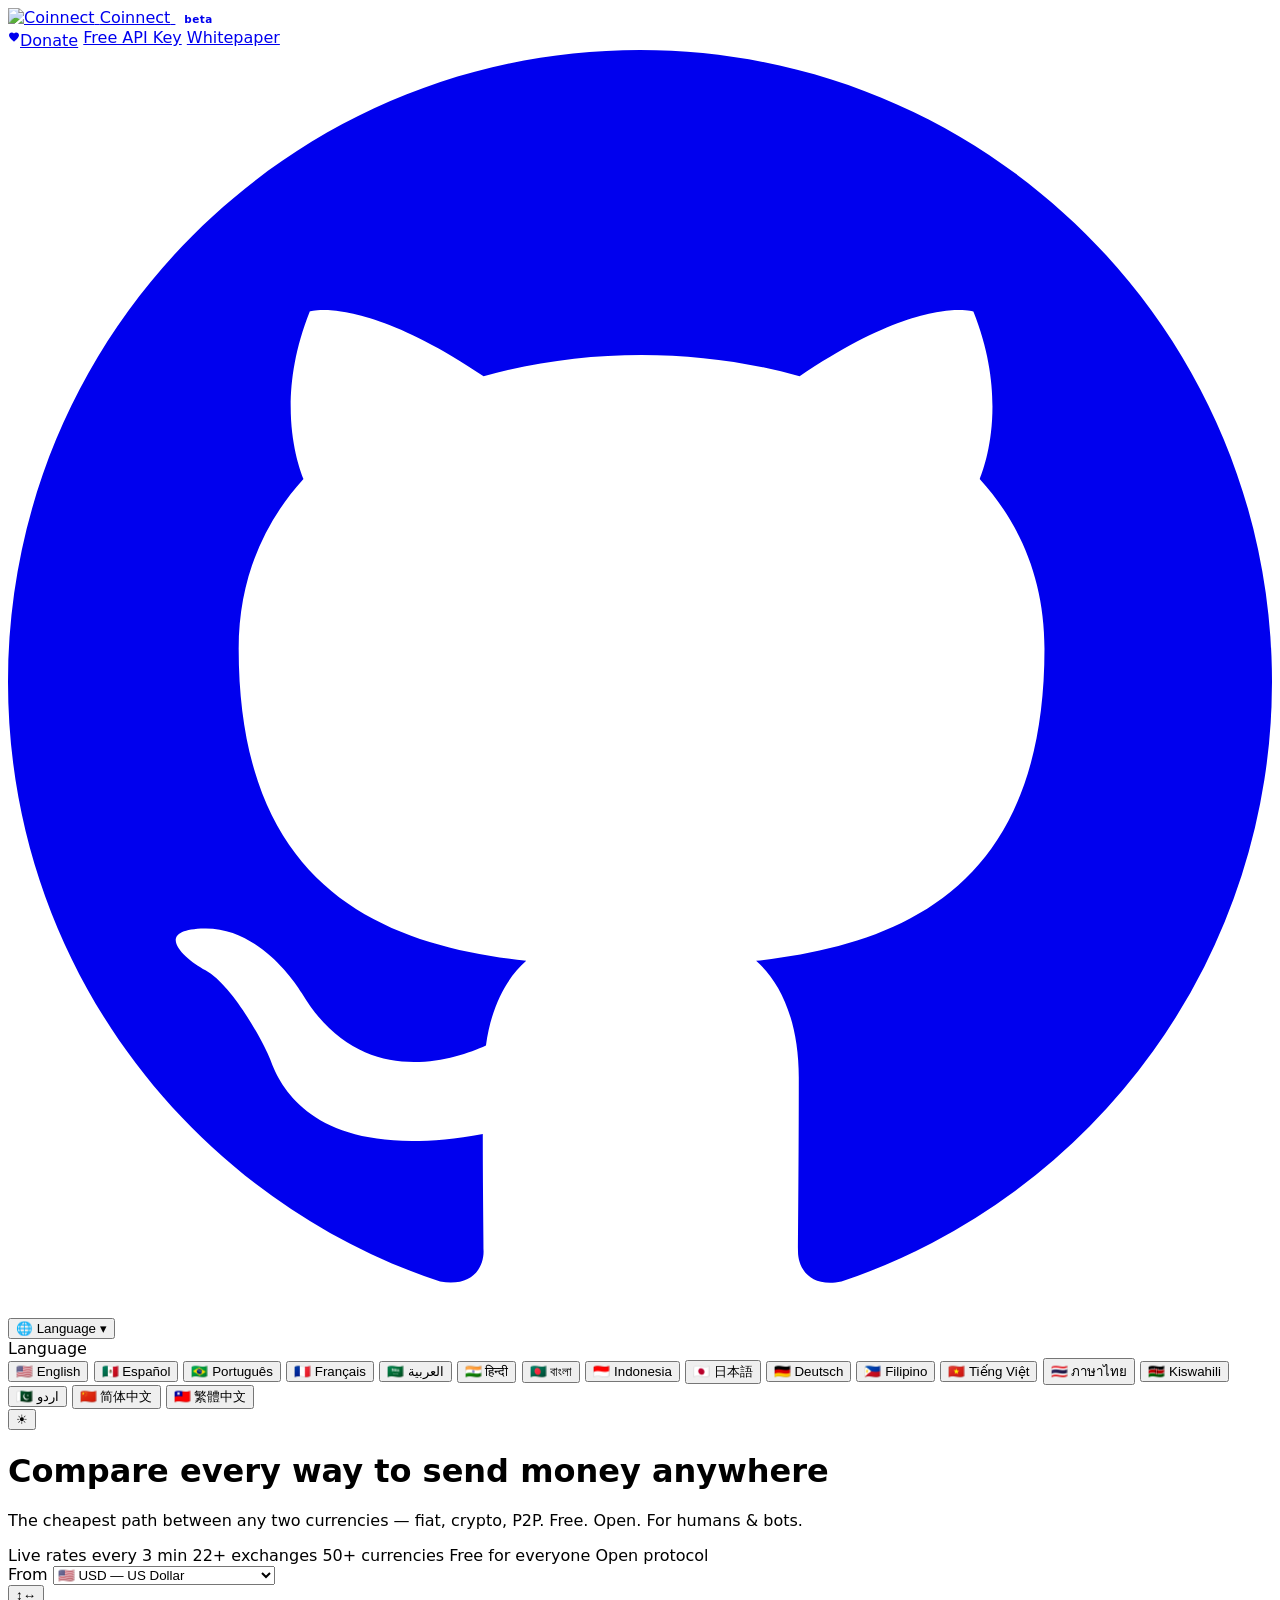
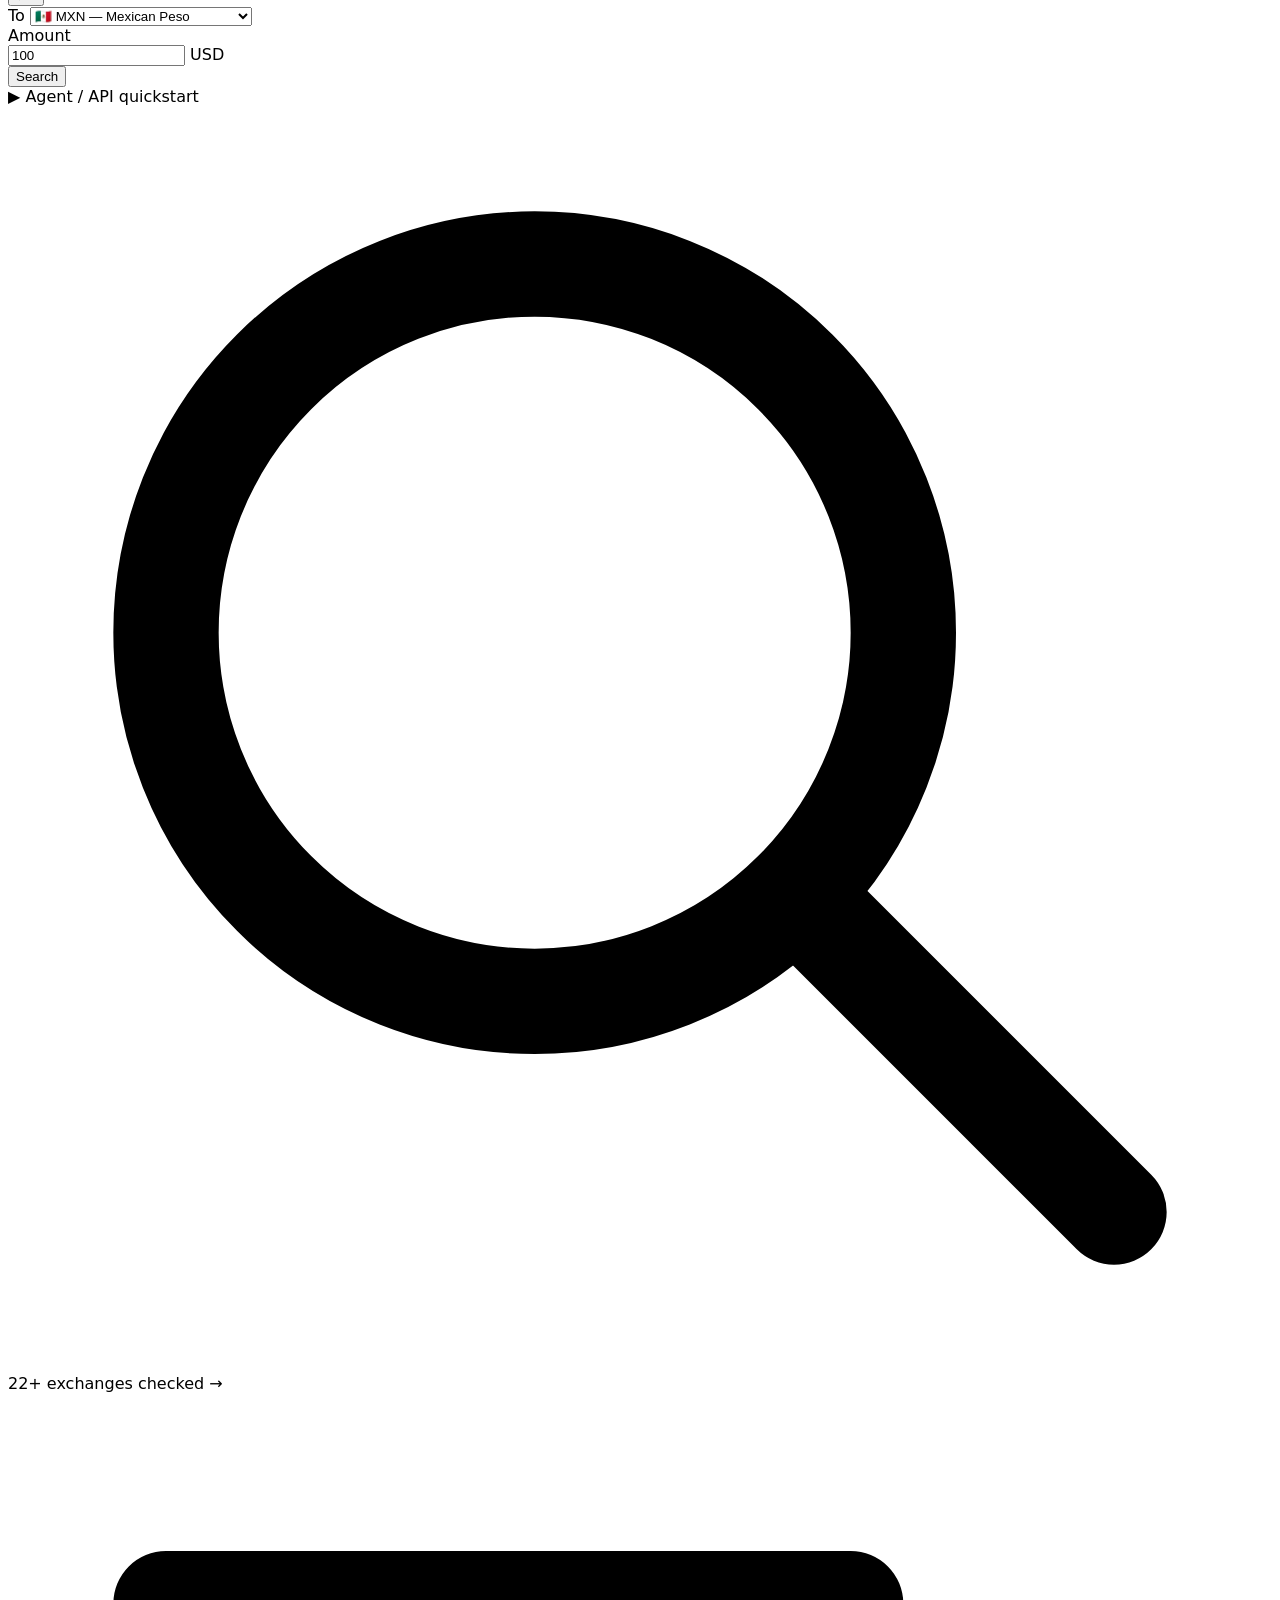
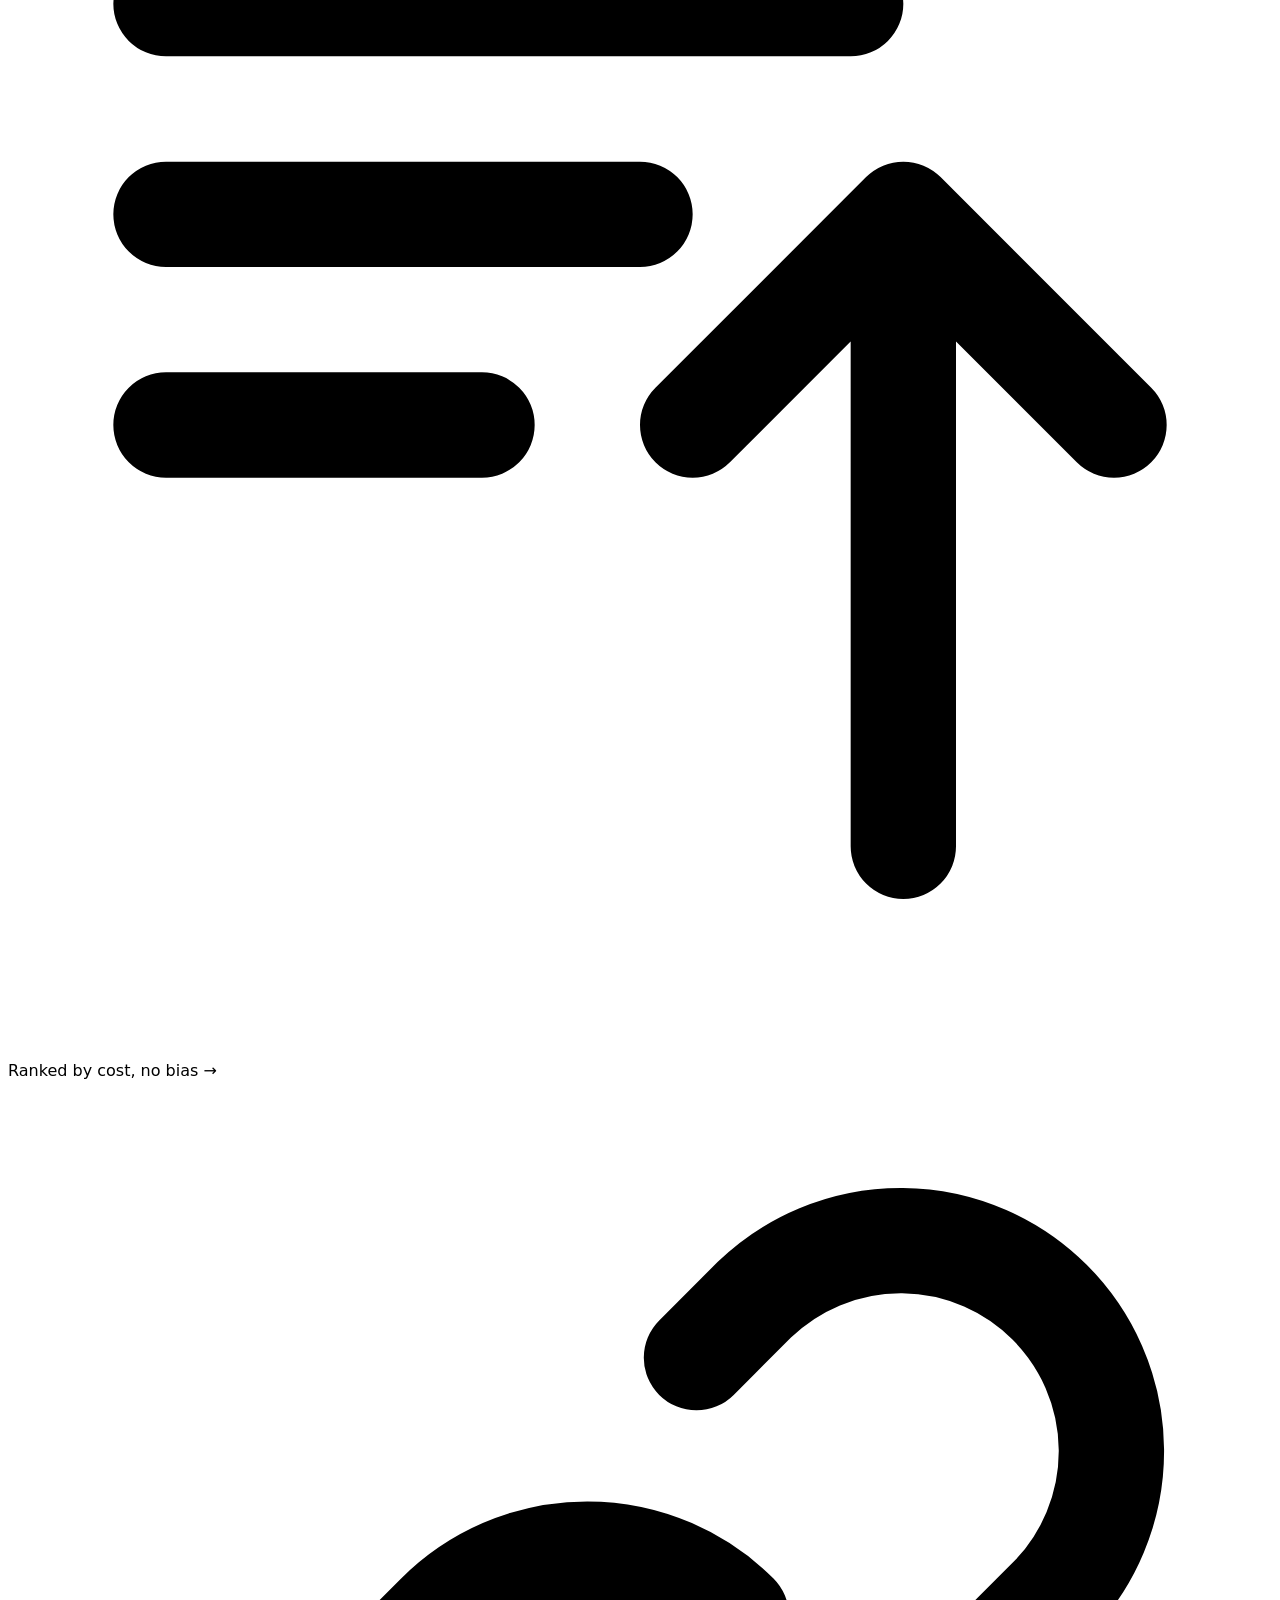
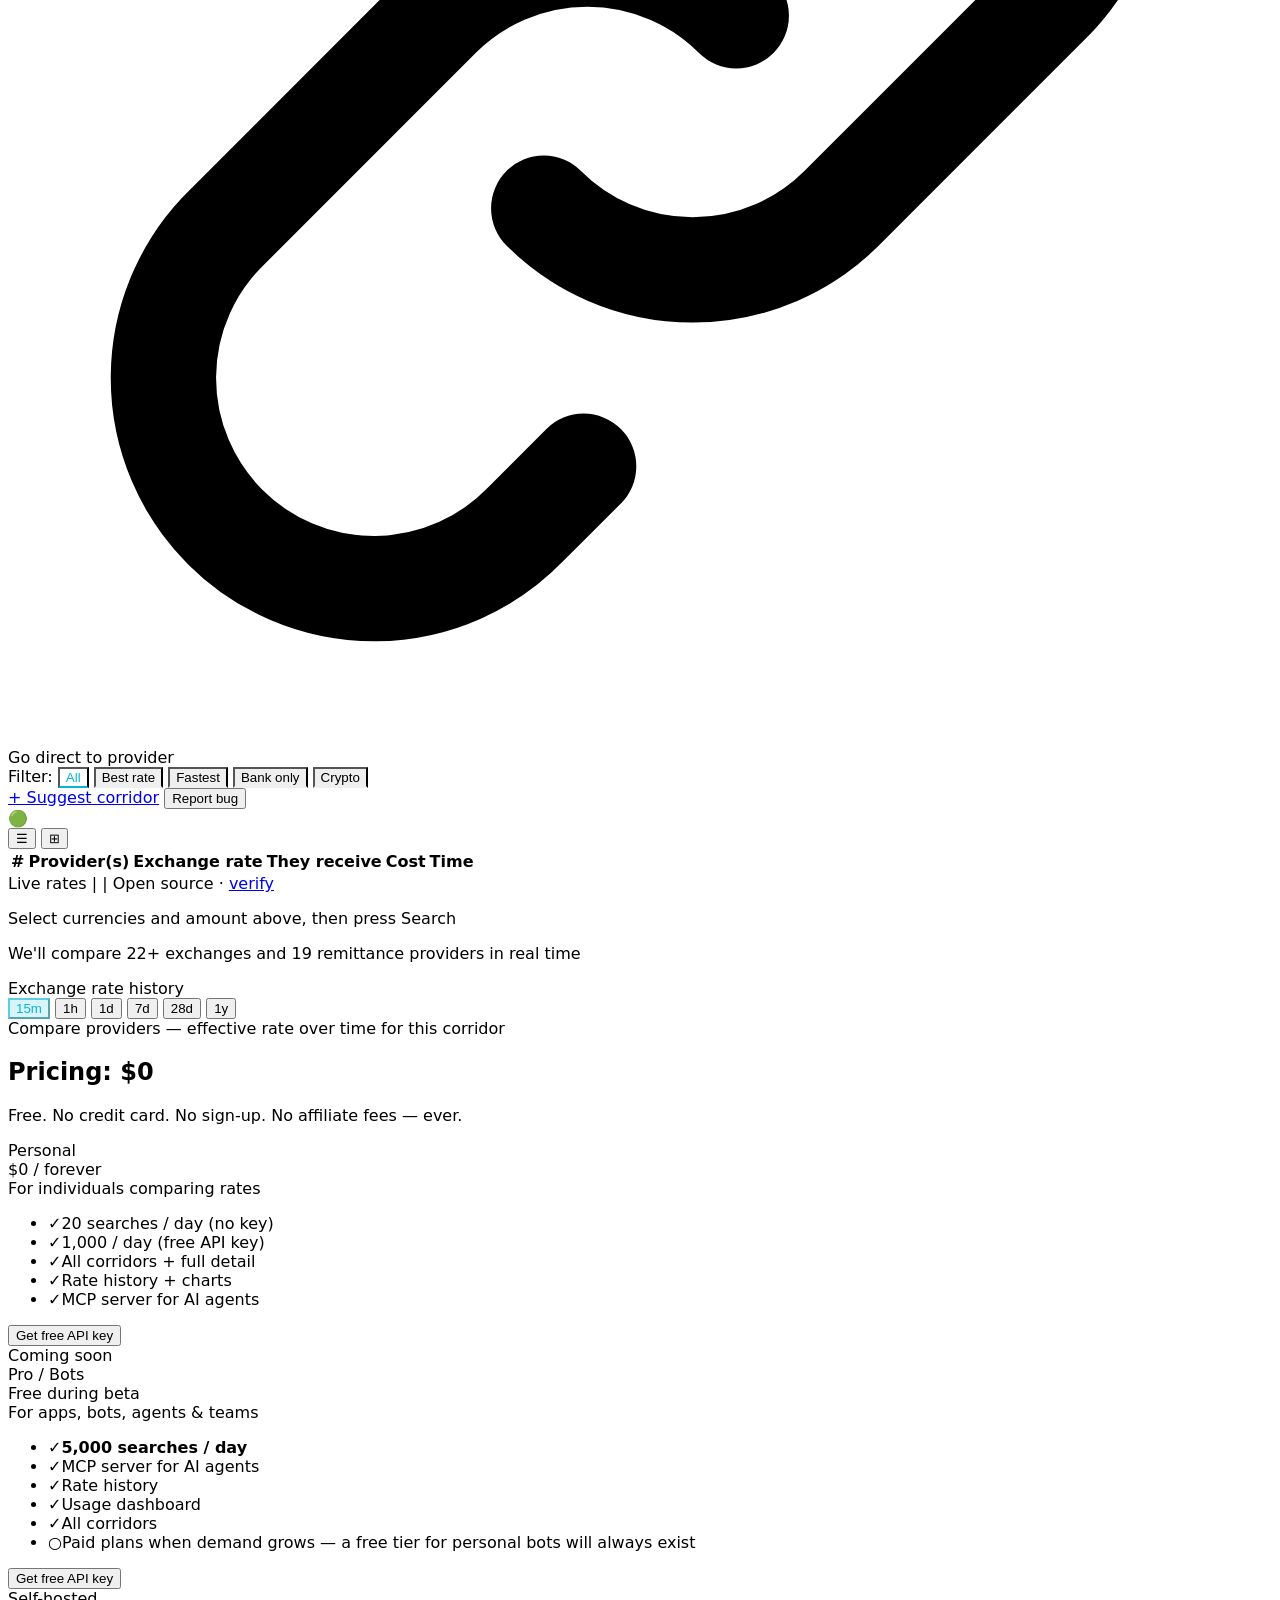
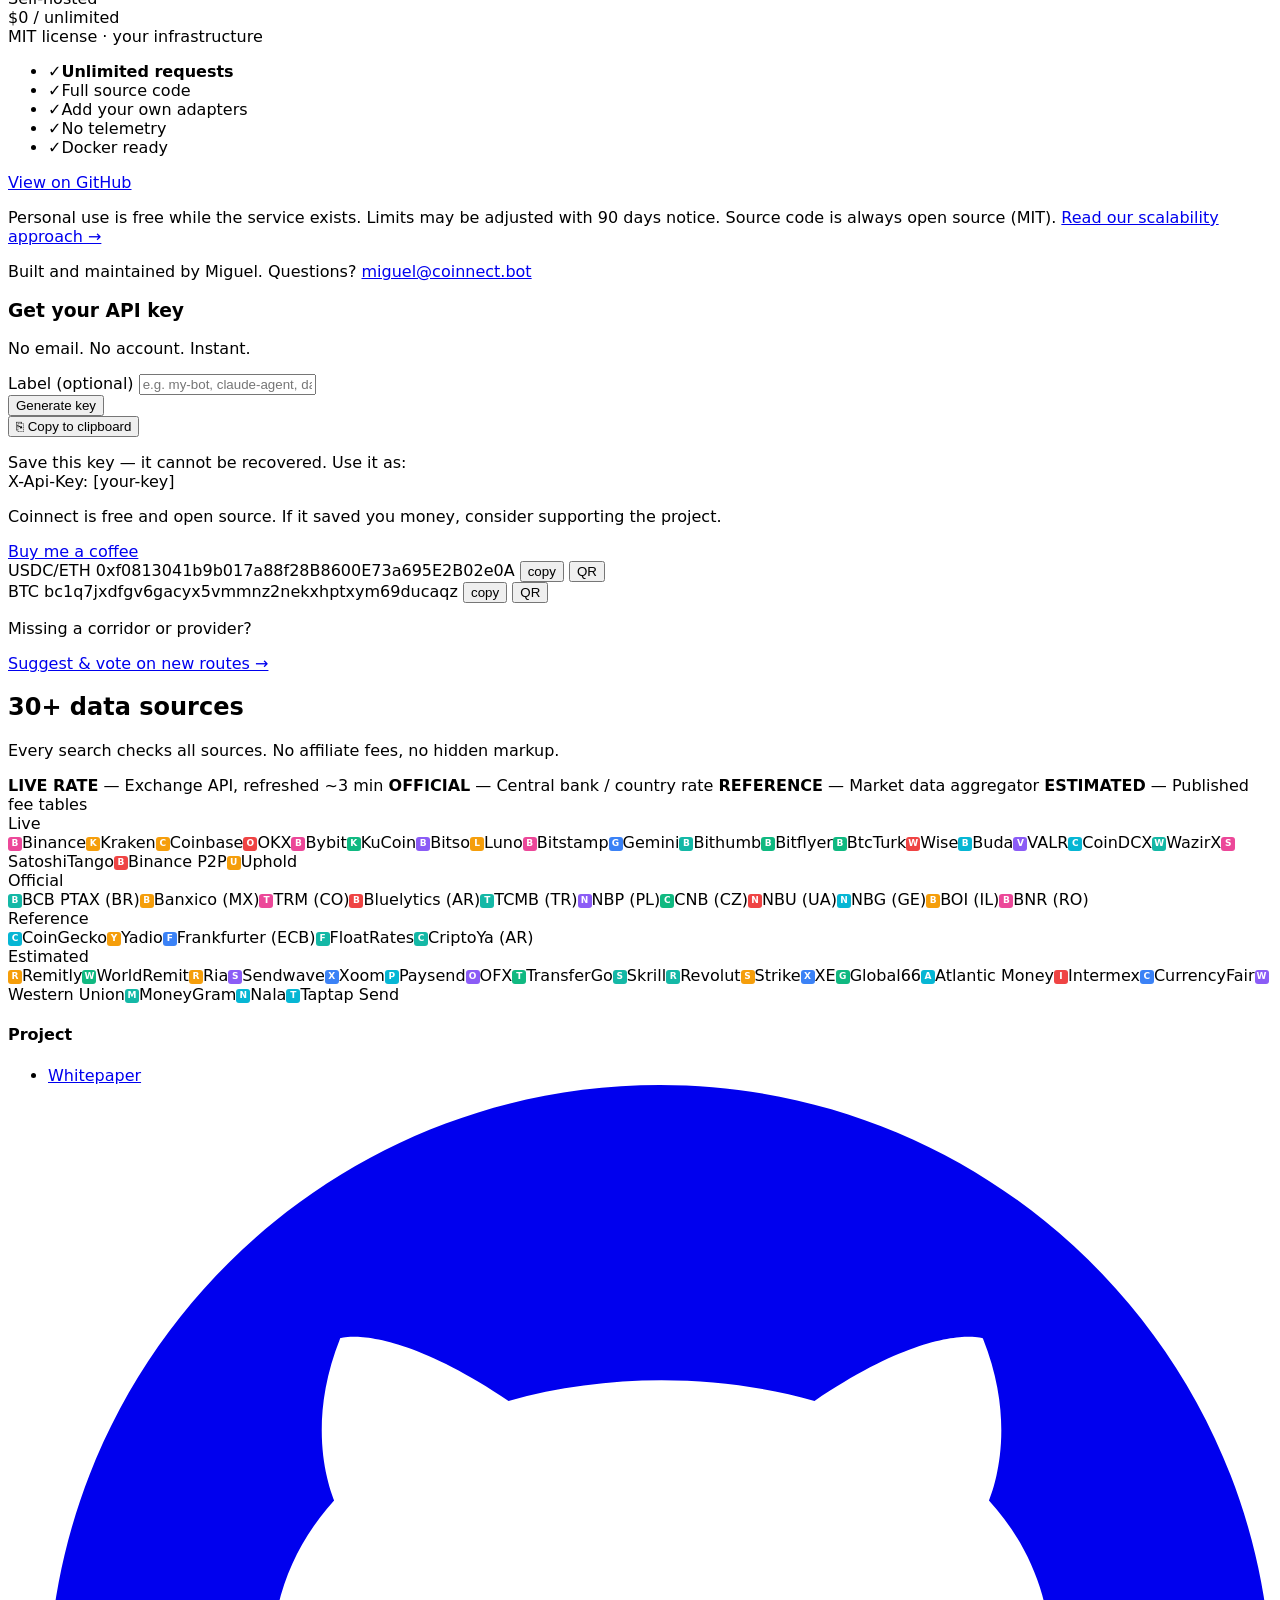
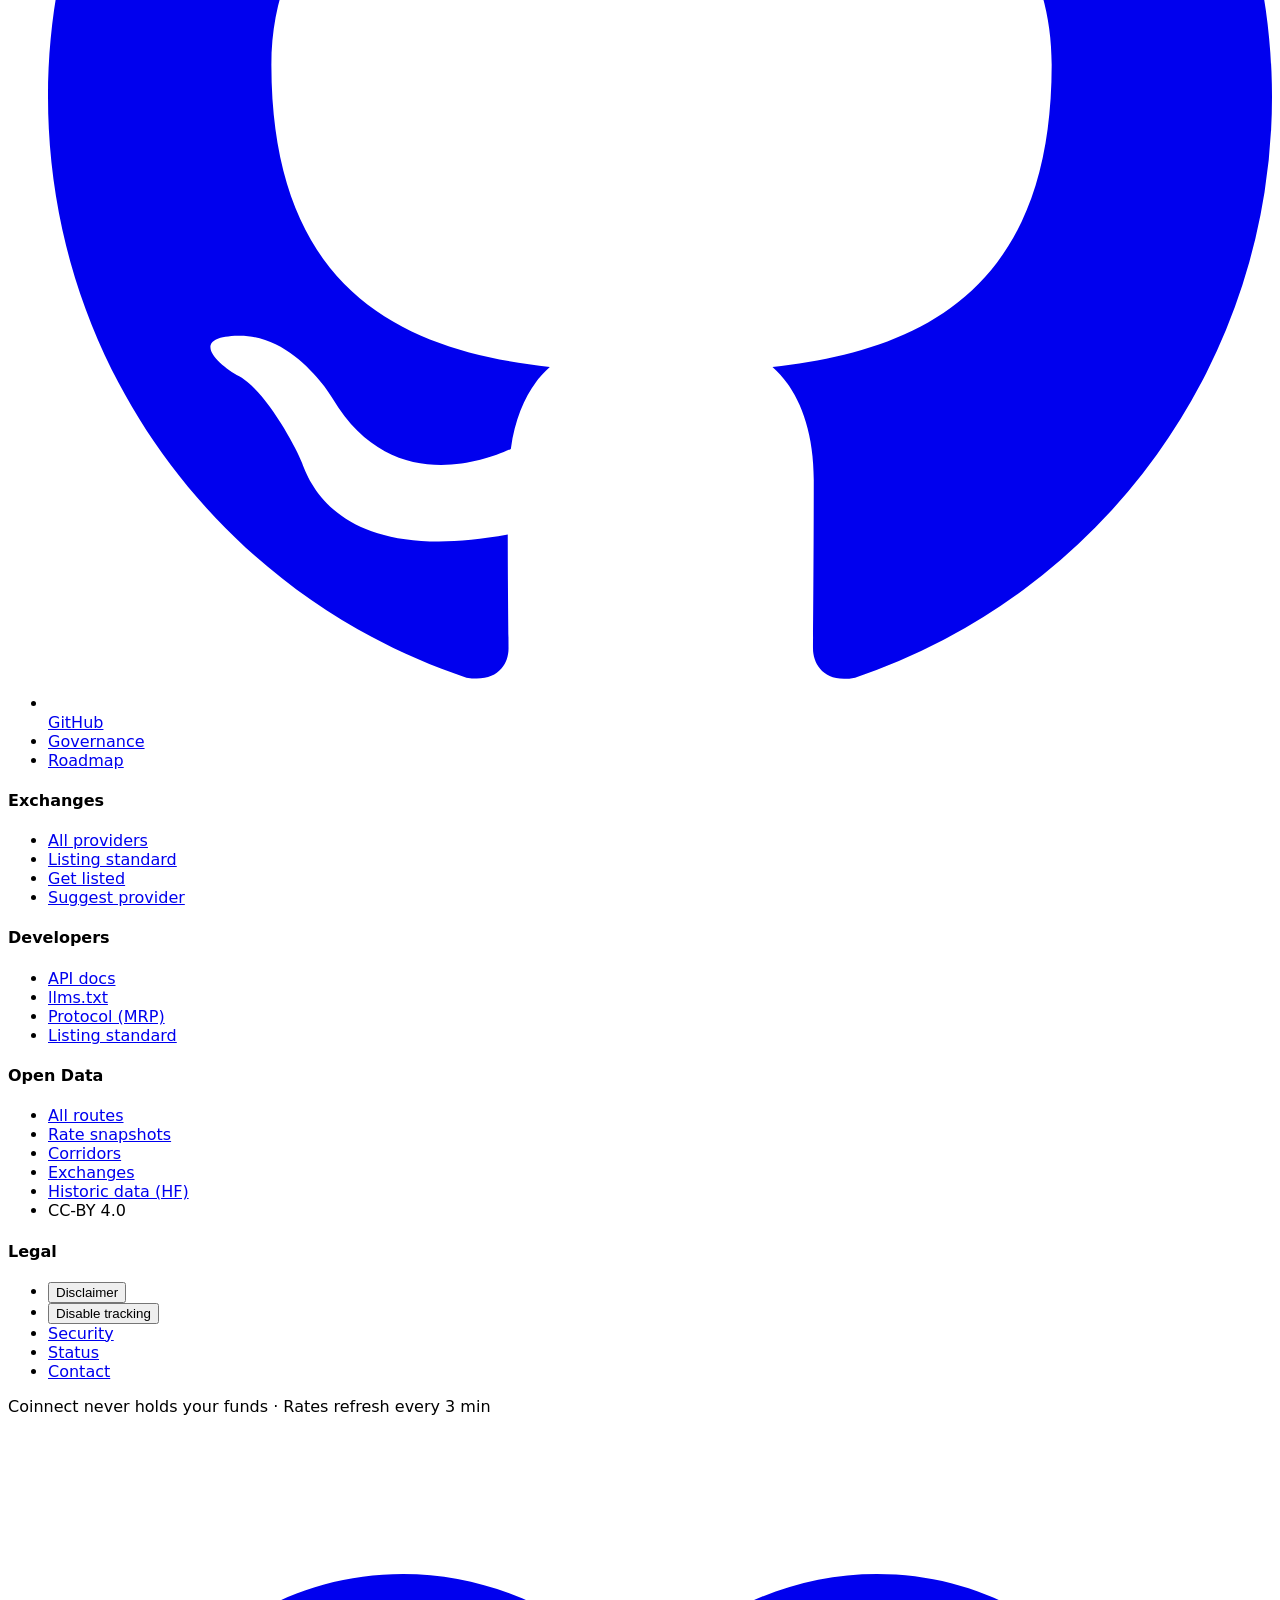
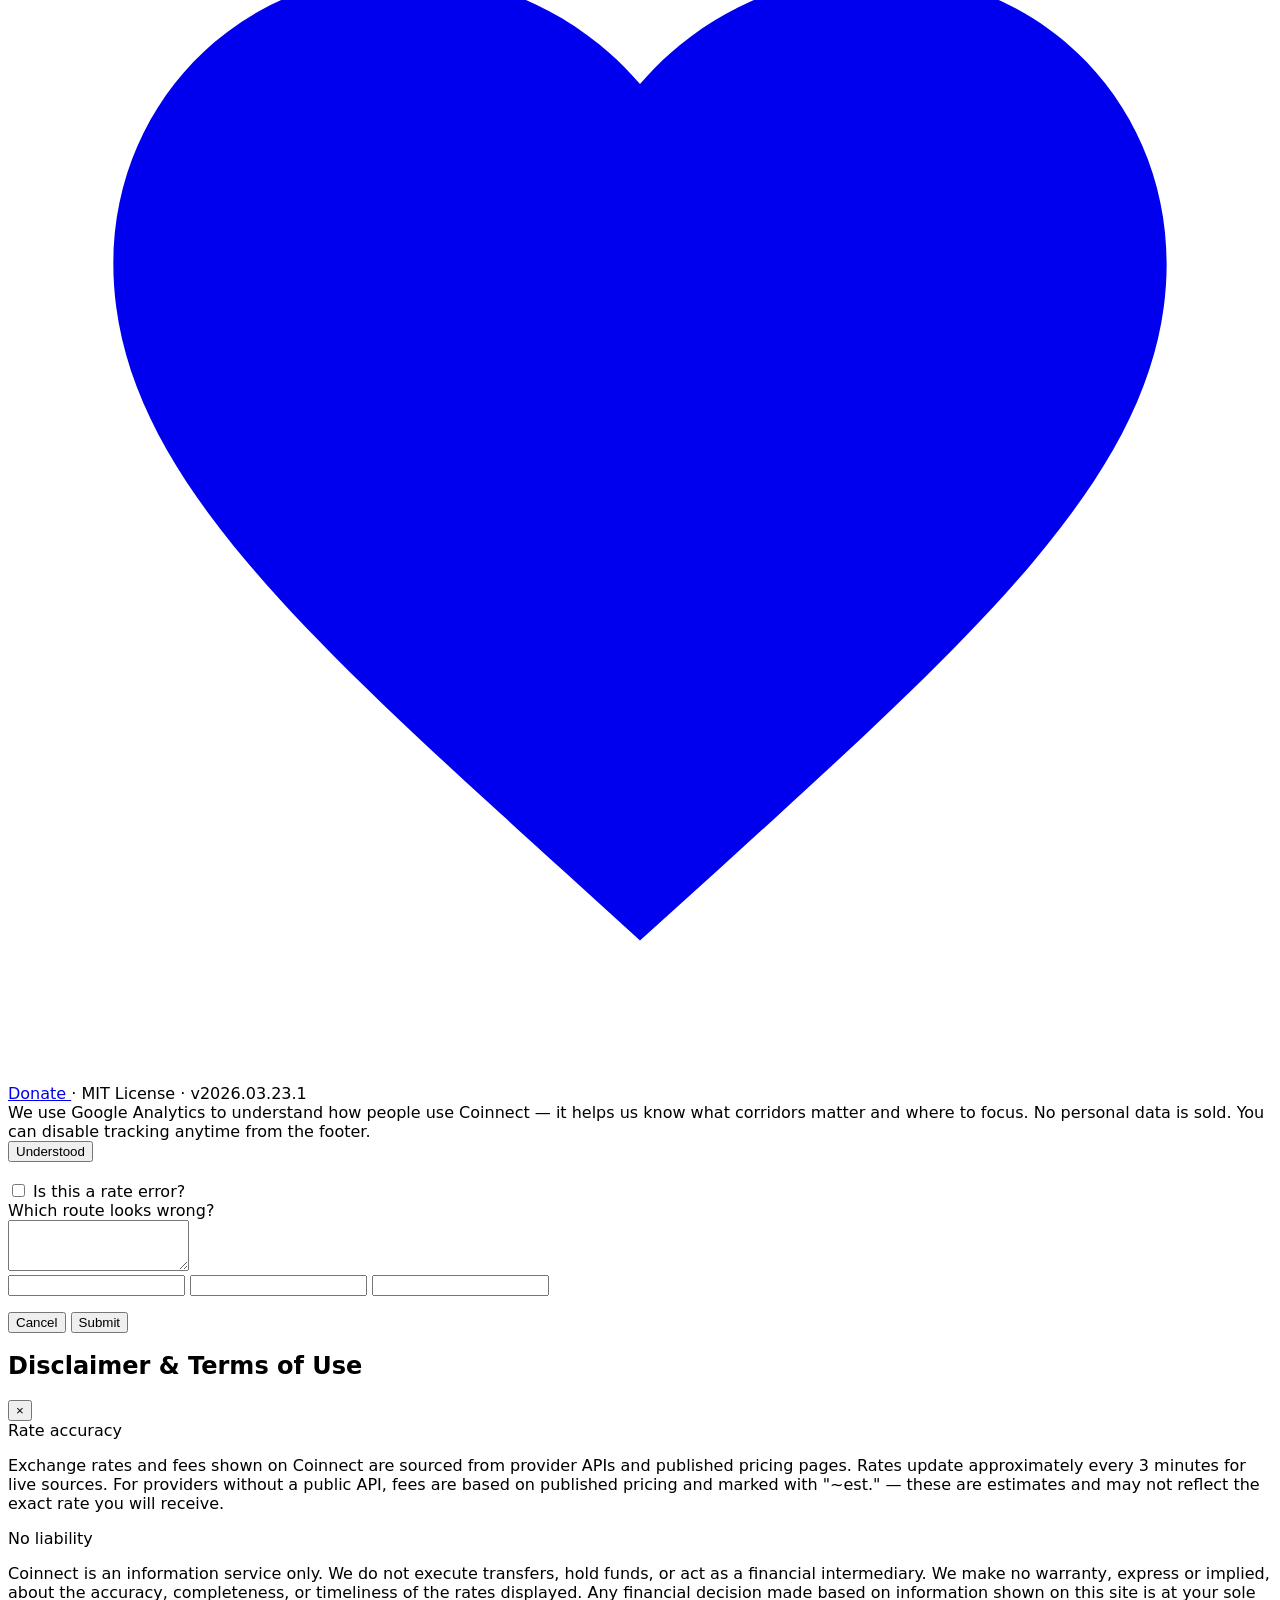
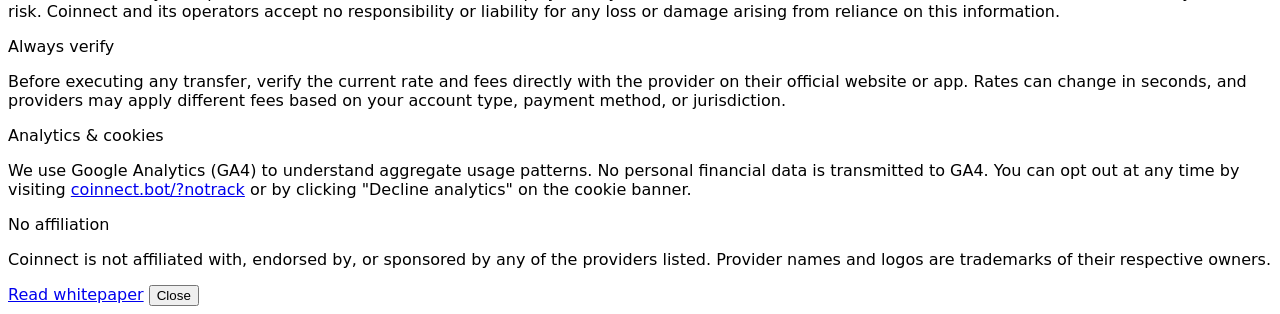
==== src/coinnect/static/index.html @ 452d4cb1 "v0.9: open protocol messaging, zh-CN/zh-TW, Paraguay/Uruguay, AIEO foundation - Mission statement: "" ====
<!DOCTYPE html>
<html lang="en" class="dark">
<head>
  <meta charset="UTF-8">
  <meta name="viewport" content="width=device-width, initial-scale=1.0">
  <title>Coinnect — The free open map for global money</title>
  <meta name="description" content="Find the best rate to move money anywhere. Free API for humans and AI agents. Mission-driven, no affiliate fees.">

  <!-- Favicon -->
  <link rel="icon" type="image/svg+xml" href="/static/logo.svg">

  <!-- Open Graph / Social sharing -->
  <meta property="og:type" content="website">
  <meta property="og:url" content="https://coinnect.bot">
  <meta property="og:title" content="Coinnect — The free open map for global money">
  <meta property="og:description" content="The cheapest path between any two currencies. Free. Open. For humans & bots. No affiliate fees.">
  <meta property="og:image" content="https://coinnect.bot/static/logo.svg">
  <meta name="twitter:card" content="summary">
  <meta name="twitter:title" content="Coinnect — The free open map for global money">
  <meta name="twitter:description" content="The cheapest path between any two currencies. Free. Open. For humans & bots. No affiliate fees.">

  <!-- Canonical + hreflang -->
  <link rel="canonical" href="https://coinnect.bot/">

  <!-- Structured data -->
  <script type="application/ld+json">
  {"@context":"https://schema.org","@type":"WebApplication","name":"Coinnect","url":"https://coinnect.bot","description":"Free open-source money routing engine. Compare 25+ providers to find the cheapest way to send money internationally.","applicationCategory":"FinanceApplication","operatingSystem":"Web","offers":{"@type":"Offer","price":"0","priceCurrency":"USD"}}
  </script>

  <!-- Prevent theme flash -->
  <script>if(localStorage.theme==='light')document.documentElement.classList.remove('dark');else document.documentElement.classList.add('dark');</script>

  <!-- GA4 — consent-first: only loads after user accepts cookie banner or has previously accepted -->
  <script>
    const GA_ID='G-CKBJHEVM2X';
    if(new URLSearchParams(location.search).has('notrack')){localStorage.setItem('ga_optout','1');history.replaceState(null,'',location.pathname);}
    function loadGA4(){
      if(localStorage.getItem('ga_optout')==='1'){window['ga-disable-'+GA_ID]=true;return;}
      if(document.querySelector('script[src*="googletagmanager"]'))return;
      const s=document.createElement('script');s.async=true;
      s.src='https://www.googletagmanager.com/gtag/js?id='+GA_ID;
      document.head.appendChild(s);
      window.dataLayer=window.dataLayer||[];function gtag(){dataLayer.push(arguments);}
      window.gtag=gtag;gtag('js',new Date());
      gtag('config',GA_ID,{
        send_page_view:true,
        cookie_flags:'SameSite=None;Secure',
        page_title:document.title,
        page_location:window.location.href,
        custom_map:{'dimension1':'user_type','dimension2':'corridor','dimension3':'source_type'}
      });
      // Detect bot vs human
      const isBot=/bot|crawl|spider|slurp|facebook|twitter|discord|telegram|whatsapp/i.test(navigator.userAgent);
      gtag('set','user_properties',{
        'user_type':isBot?'bot':'human',
        'language':document.documentElement.lang||'en',
        'theme':document.documentElement.classList.contains('dark')?'dark':'light'
      });
    }
    // Only auto-load if user previously consented
    if(localStorage.getItem('ga_consent')==='1'&&localStorage.getItem('ga_optout')!=='1'){loadGA4();}
  </script>

  <script src="/static/i18n.js?v=2026.03.24.2"></script>
  <script>initLang();</script>
  <link rel="stylesheet" href="/static/tailwind.css">

  <style>
    *, *::before, *::after { box-sizing: border-box; }
    html, body { overflow-x: hidden; max-width: 100vw; }
    img, svg, video { max-width: 100%; height: auto; }
    .font-mono { word-break: break-all; }
    :root {
      --bg: #ffffff;
      --bg-surface: #f9fafb;
      --bg-elevated: #ffffff;
      --text-primary: #111827;
      --text-secondary: #6b7280;
      --text-muted: #9ca3af;
      --accent: #0891b2;
      --accent-light: #ecfeff;
      --positive: #059669;
      --border: #e5e7eb;
      --radius: 12px;
    }
    .dark {
      --bg: #030712;
      --bg-surface: #111827;
      --bg-elevated: #1f2937;
      --text-primary: #f9fafb;
      --text-secondary: #9ca3af;
      --text-muted: #6b7280;
      --accent: #06b6d4;
      --accent-light: #164e63;
      --positive: #10b981;
      --border: #374151;
      --radius: 12px;
    }
    body{font-family:'Inter',system-ui,sans-serif;}
    .gradient-text{background:linear-gradient(135deg,#06b6d4,#3b82f6);-webkit-background-clip:text;-webkit-text-fill-color:transparent;}
    .btc-text{background:linear-gradient(135deg,#F7931A,#f59e0b);-webkit-background-clip:text;-webkit-text-fill-color:transparent;}
    .step-line::before{content:'';position:absolute;left:11px;top:24px;bottom:-8px;width:2px;background:#d1d5db;}
    .dark .step-line::before{background:#374151;}
    .step-line:last-child::before{display:none;}
    @keyframes pulse-dot{0%,100%{opacity:1}50%{opacity:.4}}
    .loading-dot{animation:pulse-dot 1.2s ease infinite;}
    .loading-dot:nth-child(2){animation-delay:.2s;}
    .loading-dot:nth-child(3){animation-delay:.4s;}
    @keyframes shimmer{0%{background-position:-200% 0}100%{background-position:200% 0}}
    .skeleton{background:linear-gradient(90deg,#f1f5f9 25%,#e2e8f0 50%,#f1f5f9 75%);background-size:200% 100%;animation:shimmer 1.5s infinite;border-radius:8px;}
    .dark .skeleton{background:linear-gradient(90deg,#1f2937 25%,#374151 50%,#1f2937 75%);background-size:200% 100%;}
    details>summary{list-style:none;cursor:pointer;}
    details>summary::-webkit-details-marker{display:none;}
    .filter-btn{border-bottom:2px solid transparent;}
    .filter-btn.active{border-bottom:2px solid #06b6d4;color:#06b6d4;background:transparent !important;}
    .hist-period.active{background:rgb(6 182 212/0.15);border-color:rgb(6 182 212/0.6);color:#06b6d4;}
    /* Sparkline */
    .sparkline-svg{overflow:visible;}
    .chart-wrap{position:relative;}
    .chart-overlay{position:absolute;inset:0;z-index:2;cursor:crosshair;}
    .chart-tip{position:absolute;top:-18px;transform:translateX(-50%);background:rgba(0,0,0,.8);color:#fff;padding:2px 6px;border-radius:4px;font-size:10px;white-space:nowrap;pointer-events:none;z-index:3;}
    .chart-line{position:absolute;top:0;bottom:0;width:1px;background:rgba(255,255,255,.3);pointer-events:none;z-index:3;}
    .dark .chart-line{background:rgba(255,255,255,.3);}
    .chart-line{background:rgba(0,0,0,.2);}
    /* Hero tabs */
    .audience-tab{transition:all .2s;}
    .audience-tab.active{background:rgb(6 182 212/0.12);border-color:#06b6d4;color:#06b6d4;}
    /* Plug logo animation */
    @keyframes plug-glow{0%,100%{filter:drop-shadow(0 0 3px #F7931A44) drop-shadow(0 0 3px #06b6d444)}50%{filter:drop-shadow(0 0 6px #F7931A88) drop-shadow(0 0 6px #06b6d488)}}
    .logo-plug{animation:plug-glow 3s ease-in-out infinite;}
    /* Pill badge */
    .pill{display:inline-flex;align-items:center;gap:.3rem;font-size:.65rem;font-weight:600;letter-spacing:.05em;padding:.2rem .55rem;border-radius:9999px;border-width:1px;}
    #heroDemo{transition:opacity 0.3s ease;}
  </style>
</head>
<body class="bg-gray-50 dark:bg-gray-950 text-gray-900 dark:text-gray-100 min-h-screen transition-colors duration-200">

<!-- ── Header ────────────────────────────────────────────────────────────── -->
<header class="bg-white dark:bg-gray-900 border-b border-gray-200 dark:border-gray-800 sticky top-0 z-20">
  <div class="max-w-5xl mx-auto px-5 h-14 flex items-center justify-between gap-4">

    <!-- Logo -->
    <a href="/" class="flex items-center gap-2.5 shrink-0">
      <img src="/static/logo.svg" alt="Coinnect" class="h-8 w-auto" />
      <span class="font-bold text-base tracking-tight">Coinnect</span>
      <span class="pill text-cyan-600 dark:text-cyan-400 border-cyan-200 dark:border-cyan-800 bg-cyan-50 dark:bg-cyan-950/50 hidden sm:inline-flex">beta</span>
    </a>

    <div class="flex items-center gap-2">
      <a href="#donate" onclick="document.getElementById('donateSection')?.scrollIntoView({behavior:'smooth'});return false;"
         class="text-xs bg-pink-50 dark:bg-pink-950/30 text-pink-600 dark:text-pink-400 border border-pink-200 dark:border-pink-800 px-2.5 py-1 rounded-full hover:bg-pink-100 dark:hover:bg-pink-950/50 transition-colors items-center gap-1" style="display:none" id="navDonate">
        <svg class="w-3 h-3 shrink-0" style="width:12px;height:12px" viewBox="0 0 24 24" fill="currentColor"><path d="M12 21.35l-1.45-1.32C5.4 15.36 2 12.28 2 8.5 2 5.42 4.42 3 7.5 3c1.74 0 3.41.81 4.5 2.09C13.09 3.81 14.76 3 16.5 3 19.58 3 22 5.42 22 8.5c0 3.78-3.4 6.86-8.55 11.54L12 21.35z"/></svg>
        Donate
      </a>
      <a href="#pricing" onclick="document.getElementById('pricingSection')?.scrollIntoView({behavior:'smooth'});return false;" class="text-xs text-gray-400 hover:text-gray-600 dark:hover:text-gray-200 px-2 py-1 transition-colors" style="display:none" id="navApiKey">Free API Key</a>
      <a href="/whitepaper" class="text-xs text-gray-400 hover:text-gray-600 dark:hover:text-gray-200 px-2 py-1 transition-colors hidden sm:inline">Whitepaper</a>
      <a href="https://github.com/coinnect-dev/coinnect" target="_blank" rel="noopener" onclick="trackOutbound(this.href,'github_nav')"
         class="w-8 h-8 rounded-lg flex items-center justify-center text-gray-400 hover:text-gray-600 dark:hover:text-gray-200 hover:bg-gray-100 dark:hover:bg-gray-800 transition-colors">
        <svg class="w-5 h-5" viewBox="0 0 16 16" fill="currentColor"><path d="M8 0C3.58 0 0 3.58 0 8c0 3.54 2.29 6.53 5.47 7.59.4.07.55-.17.55-.38 0-.19-.01-.82-.01-1.49-2.01.37-2.53-.49-2.69-.94-.09-.23-.48-.94-.82-1.13-.28-.15-.68-.52-.01-.53.63-.01 1.08.58 1.23.82.72 1.21 1.87.87 2.33.66.07-.52.28-.87.51-1.07-1.78-.2-3.64-.89-3.64-3.95 0-.87.31-1.59.82-2.15-.08-.2-.36-1.02.08-2.12 0 0 .67-.21 2.2.82.64-.18 1.32-.27 2-.27.68 0 1.36.09 2 .27 1.53-1.04 2.2-.82 2.2-.82.44 1.1.16 1.92.08 2.12.51.56.82 1.27.82 2.15 0 3.07-1.87 3.75-3.65 3.95.29.25.54.73.54 1.48 0 1.07-.01 1.93-.01 2.2 0 .21.15.46.55.38A8.013 8.013 0 0016 8c0-4.42-3.58-8-8-8z"/></svg>
      </a>
      <!-- Language picker -->
      <div id="langPicker" class="relative">
        <button id="langBtn" onclick="toggleLangDropdown()"
          class="h-8 px-2 rounded-lg flex items-center gap-1 text-xs text-gray-500 dark:text-gray-400 hover:text-gray-700 dark:hover:text-gray-200 hover:bg-gray-100 dark:hover:bg-gray-800 transition-colors whitespace-nowrap">
          🌐 <span class="hidden sm:inline">Language</span> <span class="text-gray-400 text-xs">▾</span>
        </button>
        <div id="langDropdown" class="hidden absolute right-0 top-10 z-50 bg-white dark:bg-gray-900 border border-gray-200 dark:border-gray-700 rounded-xl shadow-xl py-1 min-w-[160px]">
          <div class="px-3 py-1.5 text-[10px] font-semibold text-gray-400 uppercase tracking-wider">Language</div>
          <button onclick="setLang('en')" class="w-full text-left px-3 py-2 text-sm hover:bg-gray-50 dark:hover:bg-gray-800 transition-colors flex items-center gap-2">🇺🇸 English</button>
          <button onclick="setLang('es')" class="w-full text-left px-3 py-2 text-sm hover:bg-gray-50 dark:hover:bg-gray-800 transition-colors flex items-center gap-2">🇲🇽 Español</button>
          <button onclick="setLang('pt')" class="w-full text-left px-3 py-2 text-sm hover:bg-gray-50 dark:hover:bg-gray-800 transition-colors flex items-center gap-2">🇧🇷 Português</button>
          <button onclick="setLang('fr')" class="w-full text-left px-3 py-2 text-sm hover:bg-gray-50 dark:hover:bg-gray-800 transition-colors flex items-center gap-2">🇫🇷 Français</button>
          <button onclick="setLang('ar')" class="w-full text-left px-3 py-2 text-sm hover:bg-gray-50 dark:hover:bg-gray-800 transition-colors flex items-center gap-2">🇸🇦 العربية</button>
          <button onclick="setLang('hi')" class="w-full text-left px-3 py-2 text-sm hover:bg-gray-50 dark:hover:bg-gray-800 transition-colors flex items-center gap-2">🇮🇳 हिन्दी</button>
          <button onclick="setLang('bn')" class="w-full text-left px-3 py-2 text-sm hover:bg-gray-50 dark:hover:bg-gray-800 transition-colors flex items-center gap-2">🇧🇩 বাংলা</button>
          <button onclick="setLang('id')" class="w-full text-left px-3 py-2 text-sm hover:bg-gray-50 dark:hover:bg-gray-800 transition-colors flex items-center gap-2">🇮🇩 Indonesia</button>
          <button onclick="setLang('ja')" class="w-full text-left px-3 py-2 text-sm hover:bg-gray-50 dark:hover:bg-gray-800 transition-colors flex items-center gap-2">🇯🇵 日本語</button>
          <button onclick="setLang('de')" class="w-full text-left px-3 py-2 text-sm hover:bg-gray-50 dark:hover:bg-gray-800 transition-colors flex items-center gap-2">🇩🇪 Deutsch</button>
          <button onclick="setLang('tl')" class="w-full text-left px-3 py-2 text-sm hover:bg-gray-50 dark:hover:bg-gray-800 transition-colors flex items-center gap-2">🇵🇭 Filipino</button>
          <button onclick="setLang('vi')" class="w-full text-left px-3 py-2 text-sm hover:bg-gray-50 dark:hover:bg-gray-800 transition-colors flex items-center gap-2">🇻🇳 Tiếng Việt</button>
          <button onclick="setLang('th')" class="w-full text-left px-3 py-2 text-sm hover:bg-gray-50 dark:hover:bg-gray-800 transition-colors flex items-center gap-2">🇹🇭 ภาษาไทย</button>
          <button onclick="setLang('sw')" class="w-full text-left px-3 py-2 text-sm hover:bg-gray-50 dark:hover:bg-gray-800 transition-colors flex items-center gap-2">🇰🇪 Kiswahili</button>
          <button onclick="setLang('ur')" class="w-full text-left px-3 py-2 text-sm hover:bg-gray-50 dark:hover:bg-gray-800 transition-colors flex items-center gap-2">🇵🇰 اردو</button>
          <button onclick="setLang('zh-CN')" class="w-full text-left px-3 py-2 text-sm hover:bg-gray-50 dark:hover:bg-gray-800 transition-colors flex items-center gap-2">🇨🇳 简体中文</button>
          <button onclick="setLang('zh-TW')" class="w-full text-left px-3 py-2 text-sm hover:bg-gray-50 dark:hover:bg-gray-800 transition-colors flex items-center gap-2">🇹🇼 繁體中文</button>
        </div>
      </div>
      <button onclick="toggleTheme()" id="themeBtn"
        class="w-8 h-8 rounded-lg flex items-center justify-center text-gray-400 hover:text-gray-600 dark:hover:text-gray-200 hover:bg-gray-100 dark:hover:bg-gray-800 transition-colors">
        <span id="themeIcon" class="text-sm"></span>
      </button>
    </div>
  </div>
</header>

<!-- ── Hero: dual audience ────────────────────────────────────────────────── -->
<div class="bg-white dark:bg-gray-900 border-b border-gray-200 dark:border-gray-800">
  <div class="max-w-5xl mx-auto px-5 pt-12 pb-8">

    <!-- Headline -->
    <div class="text-center mb-5">
      <h1 class="text-2xl sm:text-3xl font-bold tracking-tight mb-2" data-i18n-html="hero_h1">
        Compare every way to send money <span class="text-cyan-600 dark:text-cyan-400">anywhere</span>
      </h1>
      <p class="text-gray-500 dark:text-gray-400 text-sm max-w-md mx-auto" data-i18n="hero_sub">
        The cheapest path between any two currencies — fiat, crypto, P2P. Free. Open. For humans &amp; bots.
      </p>
      <p class="mt-2 text-base text-cyan-600 dark:text-cyan-400 font-medium" id="taglineRotator"></p>
      <!-- Stats -->
      <div class="mt-3 flex flex-wrap items-center justify-center gap-x-5 gap-y-1 text-[11px] text-gray-400">
        <span class="flex items-center gap-1"><span class="w-1.5 h-1.5 rounded-full bg-emerald-500"></span> Live rates every 3 min</span>
        <span>22+ exchanges</span>
        <span>50+ currencies</span>
        <span>Free for everyone</span>
        <span>Open protocol</span>
      </div>
    </div>

    <!-- Search form — Material Design inspired -->
    <div class="bg-white dark:bg-gray-800/60 rounded-2xl shadow-sm border border-gray-200 dark:border-gray-600 flex flex-col sm:flex-row sm:items-center sm:divide-x divide-gray-200 dark:divide-gray-600 max-w-3xl mx-auto">
      <!-- From -->
      <div class="flex-1 min-w-[120px] px-4 py-3">
        <label class="block text-[10px] text-gray-400 uppercase tracking-wider mb-0.5" data-i18n="label_from">From</label>
        <select id="from" class="w-full bg-transparent border-none p-0 text-sm font-medium text-gray-900 dark:text-white focus:outline-none">
          <optgroup label="Popular">
            <option value="USD" selected>🇺🇸 USD — US Dollar</option>
            <option value="EUR">🇪🇺 EUR — Euro</option>
            <option value="GBP">🇬🇧 GBP — Pound</option>
            <option value="CAD">🇨🇦 CAD — Canadian Dollar</option>
            <option value="AUD">🇦🇺 AUD — Australian Dollar</option>
          </optgroup>
          <optgroup label="Latin America">
            <option value="MXN">🇲🇽 MXN — Mexican Peso</option>
            <option value="BRL">🇧🇷 BRL — Brazilian Real</option>
            <option value="COP">🇨🇴 COP — Colombian Peso</option>
            <option value="ARS">🇦🇷 ARS — Argentine Peso</option>
            <option value="PEN">🇵🇪 PEN — Peruvian Sol</option>
            <option value="CLP">🇨🇱 CLP — Chilean Peso</option>
            <option value="VES">🇻🇪 VES — Venezuelan Bolivar</option>
          </optgroup>
          <optgroup label="Asia">
            <option value="INR">🇮🇳 INR — Indian Rupee</option>
            <option value="PHP">🇵🇭 PHP — Philippine Peso</option>
            <option value="IDR">🇮🇩 IDR — Indonesian Rupiah</option>
            <option value="PKR">🇵🇰 PKR — Pakistani Rupee</option>
            <option value="BDT">🇧🇩 BDT — Bangladeshi Taka</option>
            <option value="VND">🇻🇳 VND — Vietnamese Dong</option>
            <option value="THB">🇹🇭 THB — Thai Baht</option>
            <option value="LKR">🇱🇰 LKR — Sri Lankan Rupee</option>
            <option value="NPR">🇳🇵 NPR — Nepalese Rupee</option>
          </optgroup>
          <optgroup label="Africa">
            <option value="NGN">🇳🇬 NGN — Nigerian Naira</option>
            <option value="KES">🇰🇪 KES — Kenyan Shilling</option>
            <option value="GHS">🇬🇭 GHS — Ghanaian Cedi</option>
            <option value="ZAR">🇿🇦 ZAR — South African Rand</option>
            <option value="RWF">🇷🇼 RWF — Rwandan Franc</option>
            <option value="ETB">🇪🇹 ETB — Ethiopian Birr</option>
            <option value="TZS">🇹🇿 TZS — Tanzanian Shilling</option>
            <option value="UGX">🇺🇬 UGX — Ugandan Shilling</option>
            <option value="XOF">🇸🇳 XOF — West Africa CFA</option>
            <option value="XAF">🇨🇲 XAF — Central Africa CFA</option>
            <option value="ZWL">🇿🇼 ZWL — Zimbabwean Dollar</option>
            <option value="MWK">🇲🇼 MWK — Malawian Kwacha</option>
            <option value="ZMW">🇿🇲 ZMW — Zambian Kwacha</option>
          </optgroup>
          <optgroup label="Middle East & Turkey">
            <option value="AED">🇦🇪 AED — UAE Dirham</option>
            <option value="SAR">🇸🇦 SAR — Saudi Riyal</option>
            <option value="QAR">🇶🇦 QAR — Qatari Riyal</option>
            <option value="KWD">🇰🇼 KWD — Kuwaiti Dinar</option>
            <option value="TRY">🇹🇷 TRY — Turkish Lira</option>
          </optgroup>
          <optgroup label="Europe">
            <option value="CHF">🇨🇭 CHF — Swiss Franc</option>
            <option value="PLN">🇵🇱 PLN — Polish Zloty</option>
            <option value="CZK">🇨🇿 CZK — Czech Koruna</option>
            <option value="HUF">🇭🇺 HUF — Hungarian Forint</option>
            <option value="RON">🇷🇴 RON — Romanian Leu</option>
            <option value="UAH">🇺🇦 UAH — Ukrainian Hryvnia</option>
          </optgroup>
          <optgroup label="East Asia & Pacific">
            <option value="JPY">🇯🇵 JPY — Japanese Yen</option>
            <option value="SGD">🇸🇬 SGD — Singapore Dollar</option>
            <option value="HKD">🇭🇰 HKD — Hong Kong Dollar</option>
          </optgroup>
          <optgroup label="Crypto">
            <option value="BTC">₿ BTC — Bitcoin</option>
            <option value="ETH">Ξ ETH — Ethereum</option>
            <option value="USDC">◈ USDC — USD Coin</option>
            <option value="USDT">◈ USDT — Tether</option>
            <option value="XRP">✕ XRP — Ripple</option>
            <option value="SOL">◎ SOL — Solana</option>
          </optgroup>
        </select>
      </div>
      <!-- Swap -->
      <button onclick="swapCurrencies()" title="Swap currencies" class="px-3 py-2 sm:py-3 text-gray-300 hover:text-cyan-500 transition-colors self-center" aria-label="Swap from/to"><span class="sm:hidden">↕</span><span class="hidden sm:inline">↔</span></button>
      <!-- To -->
      <div class="flex-1 min-w-[120px] px-4 py-3">
        <label class="block text-[10px] text-gray-400 uppercase tracking-wider mb-0.5" data-i18n="label_to">To</label>
        <select id="to" class="w-full bg-transparent border-none p-0 text-sm font-medium text-gray-900 dark:text-white focus:outline-none">
          <optgroup label="Popular">
            <option value="USD">🇺🇸 USD — US Dollar</option>
            <option value="EUR">🇪🇺 EUR — Euro</option>
            <option value="GBP">🇬🇧 GBP — Pound</option>
            <option value="CAD">🇨🇦 CAD — Canadian Dollar</option>
            <option value="AUD">🇦🇺 AUD — Australian Dollar</option>
          </optgroup>
          <optgroup label="Latin America">
            <option value="MXN">🇲🇽 MXN — Mexican Peso</option>
            <option value="BRL">🇧🇷 BRL — Brazilian Real</option>
            <option value="COP">🇨🇴 COP — Colombian Peso</option>
            <option value="ARS">🇦🇷 ARS — Argentine Peso</option>
            <option value="PEN">🇵🇪 PEN — Peruvian Sol</option>
            <option value="CLP">🇨🇱 CLP — Chilean Peso</option>
            <option value="VES">🇻🇪 VES — Venezuelan Bolivar</option>
          </optgroup>
          <optgroup label="Asia">
            <option value="INR">🇮🇳 INR — Indian Rupee</option>
            <option value="PHP">🇵🇭 PHP — Philippine Peso</option>
            <option value="IDR">🇮🇩 IDR — Indonesian Rupiah</option>
            <option value="PKR">🇵🇰 PKR — Pakistani Rupee</option>
            <option value="BDT">🇧🇩 BDT — Bangladeshi Taka</option>
            <option value="VND">🇻🇳 VND — Vietnamese Dong</option>
            <option value="THB">🇹🇭 THB — Thai Baht</option>
            <option value="LKR">🇱🇰 LKR — Sri Lankan Rupee</option>
            <option value="NPR">🇳🇵 NPR — Nepalese Rupee</option>
          </optgroup>
          <optgroup label="Africa">
            <option value="NGN">🇳🇬 NGN — Nigerian Naira</option>
            <option value="KES">🇰🇪 KES — Kenyan Shilling</option>
            <option value="GHS">🇬🇭 GHS — Ghanaian Cedi</option>
            <option value="ZAR">🇿🇦 ZAR — South African Rand</option>
            <option value="RWF">🇷🇼 RWF — Rwandan Franc</option>
            <option value="ETB">🇪🇹 ETB — Ethiopian Birr</option>
            <option value="TZS">🇹🇿 TZS — Tanzanian Shilling</option>
            <option value="UGX">🇺🇬 UGX — Ugandan Shilling</option>
            <option value="XOF">🇸🇳 XOF — West Africa CFA</option>
            <option value="XAF">🇨🇲 XAF — Central Africa CFA</option>
            <option value="ZWL">🇿🇼 ZWL — Zimbabwean Dollar</option>
            <option value="MWK">🇲🇼 MWK — Malawian Kwacha</option>
            <option value="ZMW">🇿🇲 ZMW — Zambian Kwacha</option>
          </optgroup>
          <optgroup label="Middle East & Turkey">
            <option value="AED">🇦🇪 AED — UAE Dirham</option>
            <option value="SAR">🇸🇦 SAR — Saudi Riyal</option>
            <option value="QAR">🇶🇦 QAR — Qatari Riyal</option>
            <option value="KWD">🇰🇼 KWD — Kuwaiti Dinar</option>
            <option value="TRY">🇹🇷 TRY — Turkish Lira</option>
          </optgroup>
          <optgroup label="Europe">
            <option value="CHF">🇨🇭 CHF — Swiss Franc</option>
            <option value="PLN">🇵🇱 PLN — Polish Zloty</option>
            <option value="CZK">🇨🇿 CZK — Czech Koruna</option>
            <option value="HUF">🇭🇺 HUF — Hungarian Forint</option>
            <option value="RON">🇷🇴 RON — Romanian Leu</option>
            <option value="UAH">🇺🇦 UAH — Ukrainian Hryvnia</option>
          </optgroup>
          <optgroup label="East Asia & Pacific">
            <option value="JPY">🇯🇵 JPY — Japanese Yen</option>
            <option value="SGD">🇸🇬 SGD — Singapore Dollar</option>
            <option value="HKD">🇭🇰 HKD — Hong Kong Dollar</option>
          </optgroup>
          <optgroup label="Crypto">
            <option value="BTC">₿ BTC — Bitcoin</option>
            <option value="ETH">Ξ ETH — Ethereum</option>
            <option value="USDC">◈ USDC — USD Coin</option>
            <option value="USDT">◈ USDT — Tether</option>
            <option value="XRP">✕ XRP — Ripple</option>
            <option value="SOL">◎ SOL — Solana</option>
          </optgroup>
        </select>
      </div>
      <!-- Amount -->
      <div class="w-36 px-4 py-3">
        <label class="block text-[10px] text-gray-400 uppercase tracking-wider mb-0.5" data-i18n="label_amount">Amount</label>
        <div class="flex items-center gap-1">
          <input id="amount" type="number" value="100" min="0.00001" step="any"
            class="w-full bg-transparent border-none p-0 text-sm font-medium font-mono text-gray-900 dark:text-white focus:outline-none">
          <span id="amountCurrency" class="text-xs text-gray-400 font-medium shrink-0">USD</span>
        </div>
      </div>
      <!-- Search button -->
      <button id="searchBtn" onclick="getQuote()"
        class="bg-gray-900 dark:bg-white text-white dark:text-gray-900 px-6 py-3 rounded-r-2xl font-medium text-sm hover:bg-gray-700 dark:hover:bg-gray-200 transition-colors disabled:opacity-50" data-i18n="btn_find">
        Search
      </button>
    </div>

    <!-- Agent quickstart (collapsible) -->
    <div class="mt-5 max-w-2xl mx-auto">
      <details class="group">
        <summary class="flex items-center gap-2 text-xs text-gray-400 hover:text-gray-600 dark:hover:text-gray-300 cursor-pointer select-none">
          <span class="transition-transform group-open:rotate-90">▶</span>
          <span data-i18n="quickstart">Agent / API quickstart</span>
        </summary>
        <div class="mt-3 bg-gray-900 dark:bg-gray-800 rounded-xl p-4 font-mono text-xs text-gray-300 space-y-2">
          <div><span class="text-gray-500"># REST — no auth required</span></div>
          <div><span class="text-cyan-400">curl</span> <span class="text-amber-300">"https://coinnect.bot/v1/quote?from=BTC&amp;to=MXN&amp;amount=1"</span></div>
          <div class="mt-3"><span class="text-gray-500"># MCP server (Claude / any MCP client)</span></div>
          <div><span class="text-green-400">python</span> -m coinnect.mcp_server</div>
          <div class="mt-3"><span class="text-gray-500"># Tools: coinnect_quote · coinnect_corridors · coinnect_explain_route</span></div>
        </div>
      </details>
    </div>
  </div>
</div>

<!-- ── How it works ────────────────────────────────────────────────────────── -->
<div class="max-w-4xl mx-auto px-5 py-3 hidden" id="howItWorks">
  <div class="flex items-center justify-center gap-3 text-[11px] text-gray-400 dark:text-gray-500">
    <span class="flex items-center gap-1.5">
      <svg class="w-3.5 h-3.5 text-gray-300" fill="none" stroke="currentColor" viewBox="0 0 24 24"><path stroke-linecap="round" stroke-linejoin="round" stroke-width="2" d="M21 21l-6-6m2-5a7 7 0 11-14 0 7 7 0 0114 0z"/></svg>
      22+ exchanges checked
    </span>
    <span class="text-gray-200 dark:text-gray-700">→</span>
    <span class="flex items-center gap-1.5">
      <svg class="w-3.5 h-3.5 text-gray-300" fill="none" stroke="currentColor" viewBox="0 0 24 24"><path stroke-linecap="round" stroke-linejoin="round" stroke-width="2" d="M3 4h13M3 8h9m-9 4h6m4 0l4-4m0 0l4 4m-4-4v12"/></svg>
      Ranked by cost, no bias
    </span>
    <span class="text-gray-200 dark:text-gray-700">→</span>
    <span class="flex items-center gap-1.5">
      <svg class="w-3.5 h-3.5 text-gray-300" fill="none" stroke="currentColor" viewBox="0 0 24 24"><path stroke-linecap="round" stroke-linejoin="round" stroke-width="2" d="M13.828 10.172a4 4 0 00-5.656 0l-4 4a4 4 0 105.656 5.656l1.102-1.101m-.758-4.899a4 4 0 005.656 0l4-4a4 4 0 00-5.656-5.656l-1.1 1.1"/></svg>
      Go direct to provider
    </span>
  </div>
</div>

<!-- ── Results ─────────────────────────────────────────────────────────────── -->
<div class="max-w-5xl mx-auto px-5 py-6">

  <!-- Filters bar -->
  <div id="filtersBar" class="hidden mb-5">
    <div class="flex flex-wrap items-center gap-2">
      <span class="text-xs text-gray-400 mr-1" data-i18n="filter_label">Filter:</span>
      <button class="filter-btn active text-xs border border-gray-300 dark:border-gray-700 rounded-full px-3 py-1.5 transition-all" data-filter="all" onclick="setFilter('all')" data-i18n="filter_all">All</button>
      <button class="filter-btn text-xs border border-gray-300 dark:border-gray-700 rounded-full px-3 py-1.5 transition-all text-gray-500 dark:text-gray-400" data-filter="cheap" onclick="setFilter('cheap')" data-i18n="filter_cheap">Best rate</button>
      <button class="filter-btn text-xs border border-gray-300 dark:border-gray-700 rounded-full px-3 py-1.5 transition-all text-gray-500 dark:text-gray-400" data-filter="fast" onclick="setFilter('fast')" data-i18n="filter_fast">Fastest</button>
      <button class="filter-btn text-xs border border-gray-300 dark:border-gray-700 rounded-full px-3 py-1.5 transition-all text-gray-500 dark:text-gray-400" data-filter="nocrypto" onclick="setFilter('nocrypto')" data-i18n="filter_nocrypto">Bank only</button>
      <button class="filter-btn text-xs border border-gray-300 dark:border-gray-700 rounded-full px-3 py-1.5 transition-all text-gray-500 dark:text-gray-400" data-filter="crypto" onclick="setFilter('crypto')" data-i18n="filter_crypto">Crypto</button>
      <div class="ml-auto flex items-center gap-2">
        <a href="/suggest" class="text-xs px-2.5 py-1.5 rounded-full border border-gray-300 dark:border-gray-700 text-gray-500 dark:text-gray-400 hover:bg-gray-50 dark:hover:bg-gray-800 transition-all font-medium no-underline" data-i18n="suggest_corridor">+ Suggest corridor</a>
        <button onclick="openFeedback('bug')" class="text-xs px-2.5 py-1.5 rounded-full border border-gray-300 dark:border-gray-700 text-gray-500 dark:text-gray-400 hover:bg-gray-50 dark:hover:bg-gray-800 transition-all font-medium" data-i18n="report_bug">Report bug</button>
        <div id="routeCount" class="text-xs text-gray-400"></div>
        <div id="rateAge" class="text-xs text-gray-400 hidden">🟢 <span id="rateAgeText"></span></div>
        <!-- View toggle -->
        <div class="flex border border-gray-200 dark:border-gray-700 rounded-lg overflow-hidden text-xs">
          <button id="viewCards" onclick="setView('cards')" class="px-2 py-1 bg-cyan-500 text-white transition-colors" title="Card view">☰</button>
          <button id="viewTable" onclick="setView('table')" class="px-2 py-1 text-gray-500 dark:text-gray-400 hover:bg-gray-100 dark:hover:bg-gray-800 transition-colors" title="Table view">⊞</button>
        </div>
      </div>
    </div>
  </div>

  <!-- Results -->

  <!-- Table view container -->
  <div id="resultsTableWrap" class="hidden mb-5 overflow-x-auto rounded-xl border border-gray-200 dark:border-gray-700">
    <table id="resultsTable" class="w-full text-xs">
      <thead>
        <tr class="bg-gray-50 dark:bg-gray-800 text-left text-gray-500 dark:text-gray-400 uppercase tracking-wide">
          <th class="px-4 py-3 font-semibold">#</th>
          <th class="px-4 py-3 font-semibold">Provider(s)</th>
          <th class="px-4 py-3 font-semibold text-right">Exchange rate</th>
          <th class="px-4 py-3 font-semibold text-right">They receive</th>
          <th class="px-4 py-3 font-semibold text-right">Cost</th>
          <th class="px-4 py-3 font-semibold text-right">Time</th>
        </tr>
      </thead>
      <tbody id="resultsTableBody" class="divide-y divide-gray-100 dark:divide-gray-800"></tbody>
    </table>
  </div>

  <div id="trustBar" class="hidden flex items-center gap-4 mb-3 px-3 py-2 bg-gray-50 dark:bg-gray-800/50 rounded-lg text-[11px] text-gray-500 dark:text-gray-400">
    <span class="flex items-center gap-1.5">
      <span class="w-1.5 h-1.5 rounded-full bg-emerald-500"></span>
      <span id="trustAge">Live rates</span>
    </span>
    <span class="opacity-30">|</span>
    <span id="trustCount"></span>
    <span class="opacity-30">|</span>
    <span>Open source · <a href="https://github.com/coinnect-dev/coinnect" class="underline">verify</a></span>
  </div>
  <div id="results">
    <div id="emptyState" class="text-center py-12 text-gray-400 dark:text-gray-600">
      <p class="text-sm">Select currencies and amount above, then press Search</p>
      <p class="text-xs mt-1 opacity-60">We'll compare 22+ exchanges and 19 remittance providers in real time</p>
    </div>
  </div>

  <!-- History charts (collapsible) -->
  <div id="historyBar" class="hidden mb-5 bg-white dark:bg-gray-900 border border-gray-200 dark:border-gray-800 rounded-xl p-4">
    <!-- Header row: title + period buttons -->
    <div class="flex flex-wrap items-center justify-between gap-2 mb-3">
      <span id="histTitle" class="text-xs font-semibold text-gray-500 dark:text-gray-400 uppercase tracking-wide" data-i18n="hist_title">Exchange rate history</span>
      <div class="flex flex-wrap gap-1">
        <button class="hist-period active text-xs border border-gray-300 dark:border-gray-700 rounded-full px-2.5 py-1 transition-all" data-min="15">15m</button>
        <button class="hist-period text-xs border border-gray-300 dark:border-gray-700 rounded-full px-2.5 py-1 transition-all text-gray-500 dark:text-gray-400" data-min="60">1h</button>
        <button class="hist-period text-xs border border-gray-300 dark:border-gray-700 rounded-full px-2.5 py-1 transition-all text-gray-500 dark:text-gray-400" data-min="1440">1d</button>
        <button class="hist-period text-xs border border-gray-300 dark:border-gray-700 rounded-full px-2.5 py-1 transition-all text-gray-500 dark:text-gray-400" data-min="10080">7d</button>
        <button class="hist-period text-xs border border-gray-300 dark:border-gray-700 rounded-full px-2.5 py-1 transition-all text-gray-500 dark:text-gray-400" data-min="40320">28d</button>
        <button class="hist-period text-xs border border-gray-300 dark:border-gray-700 rounded-full px-2.5 py-1 transition-all text-gray-500 dark:text-gray-400" data-min="525600">1y</button>
      </div>
    </div>
    <!-- Charts side by side -->
    <div class="grid grid-cols-1 sm:grid-cols-2 gap-4">
      <div>
        <div class="flex items-center justify-between mb-1">
          <span id="chartALabel" class="text-xs text-gray-400 font-mono"></span>
          <span id="chartAStats" class="text-xs text-gray-400"></span>
        </div>
        <div id="sparklineA" class="h-32"></div>
      </div>
      <div>
        <div class="flex items-center justify-between mb-1">
          <span id="chartBLabel" class="text-xs text-gray-400 font-mono"></span>
          <span id="chartBStats" class="text-xs text-gray-400"></span>
        </div>
        <div id="sparklineB" class="h-32"></div>
      </div>
    </div>
    <!-- Per-provider comparison -->
    <div id="providerCompareSection" class="hidden mt-4 pt-3 border-t border-gray-200 dark:border-gray-700">
      <div class="flex items-center gap-2 mb-2">
        <span class="text-xs font-semibold text-gray-400 uppercase tracking-wide">Compare providers</span>
        <span class="text-xs text-gray-400">— effective rate over time for this corridor</span>
      </div>
      <div id="providerCheckboxes" class="flex flex-wrap gap-x-3 gap-y-1.5 mb-3"></div>
      <div id="multiChartWrap" class="hidden">
        <div id="multiChartLegend" class="flex flex-wrap gap-x-4 gap-y-1 mb-2 text-xs"></div>
        <div id="multiChart" class="h-40"></div>
      </div>
    </div>
  </div>


</div>

<!-- ── Pricing ─────────────────────────────────────────────────────────────── -->
<section id="pricing" class="border-t border-gray-200 dark:border-gray-800 bg-gray-50 dark:bg-gray-950 px-5 py-14">
  <div class="max-w-4xl mx-auto">
    <div class="text-center mb-10">
      <h2 class="text-2xl font-bold tracking-tight text-gray-900 dark:text-white mb-2" data-i18n-html="pricing_title">Pricing: $0</h2>
      <p class="text-gray-500 dark:text-gray-400 text-sm max-w-md mx-auto" data-i18n-html="pricing_sub">
        Free. No credit card. No sign-up. No affiliate fees — ever.
      </p>
    </div>

    <div class="grid grid-cols-1 sm:grid-cols-2 lg:grid-cols-3 gap-4 mb-6">

      <!-- Personal (Free) -->
      <div class="bg-white dark:bg-gray-900 border border-gray-200 dark:border-gray-700 rounded-2xl p-6">
        <div class="text-xs font-semibold uppercase tracking-widest text-gray-400 mb-3">Personal</div>
        <div class="flex items-baseline gap-1 mb-1">
          <span class="text-3xl font-bold text-gray-900 dark:text-white">$0</span>
          <span class="text-sm text-gray-400">/ forever</span>
        </div>
        <div class="text-xs text-gray-400 mb-5">For individuals comparing rates</div>
        <ul class="space-y-2 text-sm text-gray-500 dark:text-gray-400 mb-6">
          <li class="flex gap-2"><span class="text-emerald-500">✓</span>20 searches / day (no key)</li>
          <li class="flex gap-2"><span class="text-emerald-500">✓</span>1,000 / day (free API key)</li>
          <li class="flex gap-2"><span class="text-emerald-500">✓</span>All corridors + full detail</li>
          <li class="flex gap-2"><span class="text-emerald-500">✓</span>Rate history + charts</li>
          <li class="flex gap-2"><span class="text-emerald-500">✓</span>MCP server for AI agents</li>
        </ul>
        <button onclick="showKeyGenerator()"
          class="w-full bg-gray-900 dark:bg-white text-white dark:text-gray-900 font-medium text-sm py-2.5 rounded-xl hover:bg-gray-700 dark:hover:bg-gray-200 transition-colors">
          Get free API key
        </button>
      </div>

      <!-- Pro / Bots (featured) -->
      <div class="bg-white dark:bg-gray-900 border-2 border-cyan-400 dark:border-cyan-500 rounded-2xl p-6 relative shadow-lg shadow-cyan-500/10">
        <div class="absolute -top-3 left-1/2 -translate-x-1/2">
          <span class="bg-cyan-500 text-white text-xs font-bold px-3 py-1 rounded-full">Coming soon</span>
        </div>
        <div class="text-xs font-semibold uppercase tracking-widest text-cyan-500 mb-3">Pro / Bots</div>
        <div class="flex items-baseline gap-1 mb-1">
          <span class="text-3xl font-bold text-gray-900 dark:text-white">Free</span>
          <span class="text-sm text-gray-400">during beta</span>
        </div>
        <div class="text-xs text-gray-400 mb-5">For apps, bots, agents & teams</div>
        <ul class="space-y-2 text-sm text-gray-600 dark:text-gray-300 mb-6">
          <li class="flex gap-2"><span class="text-emerald-500">✓</span><strong>5,000 searches / day</strong></li>
          <li class="flex gap-2"><span class="text-emerald-500">✓</span>MCP server for AI agents</li>
          <li class="flex gap-2"><span class="text-emerald-500">✓</span>Rate history</li>
          <li class="flex gap-2"><span class="text-emerald-500">✓</span>Usage dashboard</li>
          <li class="flex gap-2"><span class="text-emerald-500">✓</span>All corridors</li>
          <li class="flex gap-2"><span class="text-gray-300 dark:text-gray-600">○</span><span class="text-gray-400">Paid plans when demand grows — a free tier for personal bots will always exist</span></li>
        </ul>
        <button onclick="showKeyGenerator()"
          class="w-full bg-cyan-500 hover:bg-cyan-400 text-white font-medium text-sm py-2.5 rounded-xl transition-colors">
          Get free API key
        </button>
      </div>

      <!-- Self-hosted -->
      <div class="bg-white dark:bg-gray-900 border border-gray-200 dark:border-gray-700 rounded-2xl p-6">
        <div class="text-xs font-semibold uppercase tracking-widest text-gray-400 mb-3">Self-hosted</div>
        <div class="flex items-baseline gap-1 mb-1">
          <span class="text-3xl font-bold text-gray-900 dark:text-white">$0</span>
          <span class="text-sm text-gray-400">/ unlimited</span>
        </div>
        <div class="text-xs text-gray-400 mb-5">MIT license · your infrastructure</div>
        <ul class="space-y-2 text-sm text-gray-500 dark:text-gray-400 mb-6">
          <li class="flex gap-2"><span class="text-emerald-500">✓</span><strong>Unlimited requests</strong></li>
          <li class="flex gap-2"><span class="text-emerald-500">✓</span>Full source code</li>
          <li class="flex gap-2"><span class="text-emerald-500">✓</span>Add your own adapters</li>
          <li class="flex gap-2"><span class="text-emerald-500">✓</span>No telemetry</li>
          <li class="flex gap-2"><span class="text-emerald-500">✓</span>Docker ready</li>
        </ul>
        <a href="https://github.com/coinnect-dev/coinnect" target="_blank" rel="noopener"
          onclick="trackOutbound(this.href,'github_pricing')"
          class="block w-full text-center border border-gray-300 dark:border-gray-600 text-gray-700 dark:text-gray-300 hover:bg-gray-50 dark:hover:bg-gray-800 font-medium text-sm py-2.5 rounded-xl transition-colors">
          View on GitHub
        </a>
      </div>

    </div>

    <!-- Fair use + scalability note -->
    <p class="text-center text-xs text-gray-400 dark:text-gray-600 max-w-xl mx-auto">
      Personal use is free while the service exists. Limits may be adjusted with 90 days notice.
      Source code is always open source (MIT). <a href="/whitepaper" class="text-cyan-500 hover:underline">Read our scalability approach →</a>
    </p>

    <!-- About note -->
    <div class="max-w-xl mx-auto mt-5 text-center">
      <p class="text-xs text-gray-400">Built and maintained by Miguel. Questions? <a href="mailto:miguel@coinnect.bot" class="text-cyan-500 hover:underline">miguel@coinnect.bot</a></p>
    </div>

    <!-- Key generator (inline, hidden by default) -->
    <div id="keyGenerator" class="hidden mt-8 max-w-lg mx-auto bg-white dark:bg-gray-900 border border-cyan-200 dark:border-cyan-800 rounded-2xl p-6">
      <h3 class="font-semibold text-gray-900 dark:text-white mb-1" data-i18n="key_title">Get your API key</h3>
      <p class="text-xs text-gray-400 mb-4" data-i18n="key_sub">No email. No account. Instant.</p>
      <div class="mb-4">
        <label class="text-xs text-gray-400 mb-1 block" data-i18n="key_label">Label (optional)</label>
        <input id="keyLabel" type="text" placeholder="e.g. my-bot, claude-agent, dashboard"
          class="w-full bg-gray-50 dark:bg-gray-800 border border-gray-300 dark:border-gray-600 rounded-lg px-3 py-2 text-sm text-gray-900 dark:text-white focus:outline-none focus:border-cyan-500 focus:ring-1 focus:ring-cyan-500">
      </div>
      <button onclick="generateKey()"
        class="w-full bg-cyan-500 hover:bg-cyan-400 text-white font-semibold text-sm py-2.5 rounded-xl transition-colors mb-3">
        Generate key
      </button>
      <div id="keyResult" class="hidden">
        <div class="bg-gray-950 rounded-xl p-4 font-mono text-xs text-cyan-400 break-all mb-2" id="keyValue"></div>
        <button onclick="copyKey()" class="text-xs text-gray-400 hover:text-cyan-500 transition-colors">⎘ Copy to clipboard</button>
        <p class="text-xs text-amber-500 dark:text-amber-400 mt-2">
          Save this key — it cannot be recovered. Use it as:<br>
          <span class="font-mono">X-Api-Key: [your-key]</span>
        </p>
      </div>
      <div id="keyError" class="hidden text-xs text-red-400 mt-2"></div>
    </div>

  </div>
</section>

<!-- ── Donate ──────────────────────────────────────────────────────────────── -->
<section id="donateSection" class="border-t border-gray-200 dark:border-gray-800 bg-white dark:bg-gray-900 px-5 py-8 mt-4">
  <div class="max-w-xl mx-auto">
    <p class="text-sm text-gray-500 dark:text-gray-400 mb-4 text-center">Coinnect is free and open source. If it saved you money, consider supporting the project.</p>
    <div class="flex justify-center gap-3 mb-5">
      <a href="https://buymeacoffee.com/miguelvalenciav" target="_blank" rel="noopener"
         onclick="trackEvent('donation_link_clicked',{platform:'buymeacoffee'});trackOutbound(this.href,'buymeacoffee')"
         class="text-sm bg-cyan-600 text-white px-5 py-2.5 rounded-lg hover:bg-cyan-700 transition-colors font-medium">Buy me a coffee</a>
    </div>
    <!-- Crypto wallets — always visible -->
    <div class="space-y-2">
      <div class="bg-gray-50 dark:bg-gray-800 rounded-lg px-3 py-2.5">
        <div class="flex items-center gap-2 min-w-0">
          <span class="text-xs font-bold text-gray-500 w-16 shrink-0">USDC/ETH</span>
          <span class="text-[10px] text-gray-500 dark:text-gray-400 font-mono truncate flex-1">0xf0813041b9b017a88f28B8600E73a695E2B02e0A</span>
          <button onclick="copyAddr(this,'0xf0813041b9b017a88f28B8600E73a695E2B02e0A')" class="text-[10px] text-gray-400 hover:text-cyan-500 shrink-0 transition-colors">copy</button>
          <button id="qr-eth-btn" onclick="var el=document.getElementById('qr-eth');if(el.style.maxHeight==='0px'){el.style.maxHeight='140px';el.style.marginTop='8px';this.textContent='hide'}else{el.style.maxHeight='0px';el.style.marginTop='0';this.textContent='QR'}" class="text-[10px] text-gray-400 hover:text-cyan-500 shrink-0 transition-colors">QR</button>
        </div>
        <div id="qr-eth" style="max-height:0px;overflow:hidden;transition:max-height 0.2s ease,margin 0.2s ease" class="text-center">
          <img src="https://api.qrserver.com/v1/create-qr-code/?size=150x150&data=ethereum:0xf0813041b9b017a88f28B8600E73a695E2B02e0A" width="112" height="112" class="inline-block rounded bg-white p-1.5">
        </div>
      </div>
      <div class="bg-gray-50 dark:bg-gray-800 rounded-lg px-3 py-2.5">
        <div class="flex items-center gap-2 min-w-0">
          <span class="text-xs font-bold text-gray-500 w-16 shrink-0">BTC</span>
          <span class="text-[10px] text-gray-500 dark:text-gray-400 font-mono truncate flex-1">bc1q7jxdfgv6gacyx5vmmnz2nekxhptxym69ducaqz</span>
          <button onclick="copyAddr(this,'bc1q7jxdfgv6gacyx5vmmnz2nekxhptxym69ducaqz')" class="text-[10px] text-gray-400 hover:text-cyan-500 shrink-0 transition-colors">copy</button>
          <button onclick="var el=document.getElementById('qr-btc');if(el.style.maxHeight==='0px'){el.style.maxHeight='140px';el.style.marginTop='8px';this.textContent='hide'}else{el.style.maxHeight='0px';el.style.marginTop='0';this.textContent='QR'}" class="text-[10px] text-gray-400 hover:text-cyan-500 shrink-0 transition-colors">QR</button>
        </div>
        <div id="qr-btc" style="max-height:0px;overflow:hidden;transition:max-height 0.2s ease,margin 0.2s ease" class="text-center">
          <img src="https://api.qrserver.com/v1/create-qr-code/?size=150x150&data=bitcoin:bc1q7jxdfgv6gacyx5vmmnz2nekxhptxym69ducaqz" width="112" height="112" class="inline-block rounded bg-white p-1.5">
        </div>
      </div>
    </div>
  </div>
</section>

<!-- ── Community suggestions (moved to /suggest) ──────────────────────────── -->
<section class="border-t border-gray-200 dark:border-gray-800 bg-gray-50 dark:bg-gray-950 px-5 py-8">
  <div class="max-w-2xl mx-auto text-center">
    <p class="text-sm text-gray-500 dark:text-gray-400 mb-3">Missing a corridor or provider?</p>
    <a href="/suggest" class="inline-block text-sm border border-gray-300 dark:border-gray-700 text-gray-600 dark:text-gray-300 px-5 py-2 rounded-lg hover:border-cyan-500 hover:text-cyan-500 transition-colors">Suggest &amp; vote on new routes →</a>
  </div>
</section>

<!-- ── Supported Providers ──────────────────────────────────────────────── -->
<section class="border-t border-gray-200 dark:border-gray-800 bg-white dark:bg-gray-900 px-5 py-10">
  <div class="max-w-2xl mx-auto">
    <h2 class="text-lg font-bold text-gray-900 dark:text-white mb-1" data-i18n="ds_title">30+ data sources</h2>
    <p class="text-xs text-gray-400 mb-4" data-i18n="ds_sub">Every search checks all sources. No affiliate fees, no hidden markup.</p>
    <!-- Legend -->
    <div class="flex flex-wrap gap-3 mb-5 text-[10px] text-gray-500 dark:text-gray-400">
      <span class="flex items-center gap-1.5"><span class="w-2 h-2 rounded-full bg-emerald-500"></span> <strong data-i18n="badge_live">LIVE RATE</strong> — <span data-i18n="badge_live_desc">Exchange API, refreshed ~3 min</span></span>
      <span class="flex items-center gap-1.5"><span class="w-2 h-2 rounded-full bg-blue-500"></span> <strong data-i18n="badge_official">OFFICIAL</strong> — <span data-i18n="badge_official_desc">Central bank / country rate</span></span>
      <span class="flex items-center gap-1.5"><span class="w-2 h-2 rounded-full bg-cyan-500"></span> <strong data-i18n="badge_reference">REFERENCE</strong> — <span data-i18n="badge_reference_desc">Market data aggregator</span></span>
      <span class="flex items-center gap-1.5"><span class="w-2 h-2 rounded-full bg-amber-400"></span> <strong data-i18n="badge_estimated">ESTIMATED</strong> — <span data-i18n="badge_estimated_desc">Published fee tables</span></span>
    </div>
    <div class="grid grid-cols-2 sm:grid-cols-4 gap-6">
      <!-- Live -->
      <div>
        <div class="flex items-center gap-2 mb-3">
          <span class="w-2 h-2 rounded-full bg-emerald-500 inline-block"></span>
          <span class="text-xs font-semibold text-gray-500 dark:text-gray-400 uppercase tracking-wider" data-i18n="cat_live">Live</span>
        </div>
        <div id="providersLive" class="flex flex-wrap gap-2"></div>
      </div>
      <!-- Official (Central Banks) -->
      <div>
        <div class="flex items-center gap-2 mb-3">
          <span class="w-2 h-2 rounded-full bg-blue-500 inline-block"></span>
          <span class="text-xs font-semibold text-gray-500 dark:text-gray-400 uppercase tracking-wider" data-i18n="cat_official">Official</span>
        </div>
        <div id="providersOfficial" class="flex flex-wrap gap-2"></div>
      </div>
      <!-- Reference -->
      <div>
        <div class="flex items-center gap-2 mb-3">
          <span class="w-2 h-2 rounded-full bg-cyan-500 inline-block"></span>
          <span class="text-xs font-semibold text-gray-500 dark:text-gray-400 uppercase tracking-wider" data-i18n="cat_reference">Reference</span>
        </div>
        <div id="providersReference" class="flex flex-wrap gap-2"></div>
      </div>
      <!-- Estimated -->
      <div>
        <div class="flex items-center gap-2 mb-3">
          <span class="w-2 h-2 rounded-full bg-amber-400 inline-block"></span>
          <span class="text-xs font-semibold text-gray-500 dark:text-gray-400 uppercase tracking-wider" data-i18n="cat_estimated">Estimated</span>
        </div>
        <div id="providersEstimated" class="flex flex-wrap gap-2"></div>
      </div>
    </div>
  </div>
</section>
<script>
document.addEventListener('DOMContentLoaded',function(){
  // Wait for exchangeLogo and esc to be defined
  setTimeout(function(){
    const live=['Binance','Kraken','Coinbase','OKX','Bybit','KuCoin','Bitso','Luno','Bitstamp','Gemini','Bithumb','Bitflyer','BtcTurk','Wise','Buda','VALR','CoinDCX','WazirX','SatoshiTango','Binance P2P','Uphold'];
    const official=['BCB PTAX (BR)','Banxico (MX)','TRM (CO)','Bluelytics (AR)','TCMB (TR)','NBP (PL)','CNB (CZ)','NBU (UA)','NBG (GE)','BOI (IL)','BNR (RO)'];
    const reference=['CoinGecko','Yadio','Frankfurter (ECB)','FloatRates','CriptoYa (AR)'];
    const estimated=['Remitly','WorldRemit','Ria','Sendwave','Xoom','Paysend','OFX','TransferGo','Skrill','Revolut','Strike','XE','Global66','Atlantic Money','Intermex','CurrencyFair','Western Union','MoneyGram','Nala','Taptap Send'];
    // Fetch live status to sort by freshness and gray out inactive
    fetch('/v1/providers/status').then(r=>r.json()).then(d=>{
      const status={};
      (d.providers||[]).forEach(p=>{status[p.name]={edges:p.edges,age:p.age_seconds};});
      function fmtAge(sec){
        if(sec===null||sec===undefined)return'est.';
        if(sec<120)return'~'+sec+'s ago';
        if(sec<7200)return'~'+Math.round(sec/60)+'m ago';
        if(sec<172800)return'~'+Math.round(sec/3600)+'h ago';
        return'~'+Math.round(sec/86400)+'d ago';
      }
      function sortByFreshness(names){
        return [...names].sort((a,b)=>{
          const aa=status[a],bb=status[b];
          const ageA=aa?aa.age:999999,ageB=bb?bb.age:999999;
          if(ageA===null&&ageB!==null)return 1;
          if(ageB===null&&ageA!==null)return -1;
          return(ageA||999999)-(ageB||999999);
        });
      }
      function renderProviders(names,containerId){
        const el=document.getElementById(containerId);
        if(!el)return;
        el.innerHTML=sortByFreshness(names).map(n=>{
          const info=status[n];
          const edges=info?info.edges:0;
          const age=info?info.age:null;
          const active=edges>0;
          const cls=active
            ?'text-gray-600 dark:text-gray-300 bg-gray-50 dark:bg-gray-800 border-gray-200 dark:border-gray-700'
            :'text-gray-400 dark:text-gray-600 bg-gray-50/50 dark:bg-gray-800/30 border-gray-100 dark:border-gray-800 opacity-40';
          const ageStr=active?fmtAge(age):'offline';
          return`<span class="inline-flex items-center gap-1.5 text-xs ${cls} border rounded-lg px-2.5 py-1.5" title="${edges} edges · ${ageStr}">${typeof exchangeLogo==='function'?exchangeLogo(n,14):''}<span>${typeof esc==='function'?esc(n):n}</span><span class="text-[8px] ${active?'text-gray-400':'text-gray-300 dark:text-gray-700'}">${ageStr}</span></span>`;
        }).join('');
      }
      renderProviders(live,'providersLive');
      renderProviders(official,'providersOfficial');
      renderProviders(reference,'providersReference');
      renderProviders(estimated,'providersEstimated');
    }).catch(()=>{
      function renderProviders(names,containerId){
        const el=document.getElementById(containerId);
        if(!el)return;
        el.innerHTML=names.map(n=>`<span class="inline-flex items-center gap-1.5 text-xs text-gray-600 dark:text-gray-300 bg-gray-50 dark:bg-gray-800 border border-gray-200 dark:border-gray-700 rounded-lg px-2.5 py-1.5">${typeof exchangeLogo==='function'?exchangeLogo(n,14):''}<span>${typeof esc==='function'?esc(n):n}</span></span>`).join('');
      }
      renderProviders(live,'providersLive');
      renderProviders(official,'providersOfficial');
      renderProviders(reference,'providersReference');
      renderProviders(estimated,'providersEstimated');
    });
  },100);
});
</script>

<footer class="text-xs text-gray-400 dark:text-gray-600 py-8 border-t border-gray-100 dark:border-gray-800">
  <div class="max-w-5xl mx-auto px-4 grid grid-cols-2 gap-x-6 gap-y-5 sm:grid-cols-5 mb-6">
    <!-- Column 1: Project -->
    <div>
      <h4 class="font-semibold text-gray-500 dark:text-gray-400 uppercase tracking-wider mb-2">Project</h4>
      <ul class="space-y-1.5">
        <li><a href="/whitepaper" class="hover:text-cyan-500 transition-colors">Whitepaper</a></li>
        <li><a href="https://github.com/coinnect-dev/coinnect" target="_blank" rel="noopener" onclick="trackOutbound(this.href,'github_footer')" class="inline-flex items-center gap-1 hover:text-cyan-500 transition-colors">
          <svg class="w-3.5 h-3.5" viewBox="0 0 16 16" fill="currentColor"><path d="M8 0C3.58 0 0 3.58 0 8c0 3.54 2.29 6.53 5.47 7.59.4.07.55-.17.55-.38 0-.19-.01-.82-.01-1.49-2.01.37-2.53-.49-2.69-.94-.09-.23-.48-.94-.82-1.13-.28-.15-.68-.52-.01-.53.63-.01 1.08.58 1.23.82.72 1.21 1.87.87 2.33.66.07-.52.28-.87.51-1.07-1.78-.2-3.64-.89-3.64-3.95 0-.87.31-1.59.82-2.15-.08-.2-.36-1.02.08-2.12 0 0 .67-.21 2.2.82.64-.18 1.32-.27 2-.27.68 0 1.36.09 2 .27 1.53-1.04 2.2-.82 2.2-.82.44 1.1.16 1.92.08 2.12.51.56.82 1.27.82 2.15 0 3.07-1.87 3.75-3.65 3.95.29.25.54.73.54 1.48 0 1.07-.01 1.93-.01 2.2 0 .21.15.46.55.38A8.013 8.013 0 0016 8c0-4.42-3.58-8-8-8z"/></svg>
          GitHub
        </a></li>
        <li><a href="/docs/GOVERNANCE.md" class="hover:text-cyan-500 transition-colors">Governance</a></li>
        <li><a href="https://github.com/coinnect-dev/coinnect/blob/main/docs/ROADMAP.md" target="_blank" rel="noopener" onclick="trackOutbound(this.href,'roadmap')" class="hover:text-cyan-500 transition-colors">Roadmap</a></li>
      </ul>
    </div>
    <!-- Column 2: Exchanges -->
    <div>
      <h4 class="font-semibold text-gray-500 dark:text-gray-400 uppercase tracking-wider mb-2">Exchanges</h4>
      <ul class="space-y-1.5">
        <li><a href="/explore" class="hover:text-cyan-500 transition-colors">All providers</a></li>
        <li><a href="https://github.com/coinnect-dev/coinnect/blob/main/docs/LISTING_STANDARD.md" target="_blank" rel="noopener" class="hover:text-cyan-500 transition-colors">Listing standard</a></li>
        <li><a href="/get-listed" class="hover:text-cyan-500 transition-colors">Get listed</a></li>
        <li><a href="/suggest" class="hover:text-cyan-500 transition-colors">Suggest provider</a></li>
      </ul>
    </div>
    <!-- Column 3: Developers -->
    <div>
      <h4 class="font-semibold text-gray-500 dark:text-gray-400 uppercase tracking-wider mb-2">Developers</h4>
      <ul class="space-y-1.5">
        <li><a href="/docs" onclick="trackEvent('api_docs_clicked',{source:'footer'})" class="hover:text-cyan-500 transition-colors">API docs</a></li>
        <li><a href="/llms.txt" class="hover:text-cyan-500 transition-colors">llms.txt</a></li>
        <li><a href="https://github.com/coinnect-dev/coinnect/blob/main/docs/PROTOCOL.md" target="_blank" rel="noopener" onclick="trackOutbound(this.href,'protocol')" class="hover:text-cyan-500 transition-colors">Protocol (MRP)</a></li>
        <li><a href="https://github.com/coinnect-dev/coinnect/blob/main/docs/LISTING_STANDARD.md" target="_blank" rel="noopener" onclick="trackOutbound(this.href,'listing_standard')" class="hover:text-cyan-500 transition-colors">Listing standard</a></li>
      </ul>
    </div>
    <!-- Column 3: Open Data -->
    <div>
      <h4 class="font-semibold text-gray-500 dark:text-gray-400 uppercase tracking-wider mb-2">Open Data</h4>
      <ul class="space-y-1.5">
        <li><a href="/explore" class="hover:text-cyan-500 transition-colors">All routes</a></li>
        <li><a href="/v1/snapshot/meta" class="hover:text-cyan-500 transition-colors">Rate snapshots</a></li>
        <li><a href="/v1/corridors" class="hover:text-cyan-500 transition-colors">Corridors</a></li>
        <li><a href="/v1/exchanges" class="hover:text-cyan-500 transition-colors">Exchanges</a></li>
        <li><a href="https://huggingface.co/datasets/coinnect-dev/coinnect-rates" target="_blank" rel="noopener" class="hover:text-cyan-500 transition-colors">Historic data (HF)</a></li>
        <li><span class="opacity-60">CC-BY 4.0</span></li>
      </ul>
    </div>
    <!-- Column 4: Legal & Privacy -->
    <div>
      <h4 class="font-semibold text-gray-500 dark:text-gray-400 uppercase tracking-wider mb-2">Legal</h4>
      <ul class="space-y-1.5">
        <li><button onclick="openDisclaimer()" class="hover:text-cyan-500 transition-colors text-left" data-i18n="footer_disclaimer">Disclaimer</button></li>
        <li><button onclick="removeTracking()" class="hover:text-cyan-500 transition-colors text-left" data-i18n="footer_notrack">Disable tracking</button></li>
        <li><a href="/.well-known/security.txt" class="hover:text-cyan-500 transition-colors">Security</a></li>
        <li><a href="https://stats.uptimerobot.com/teSbqvNBnY" target="_blank" rel="noopener" class="hover:text-cyan-500 transition-colors">Status</a></li>
        <li><a href="mailto:miguel@coinnect.bot" class="hover:text-cyan-500 transition-colors">Contact</a></li>
      </ul>
    </div>
  </div>
  <!-- Bottom bar -->
  <div class="max-w-5xl mx-auto px-4 pt-4 border-t border-gray-100 dark:border-gray-800 flex flex-wrap items-center justify-between gap-2">
    <div class="flex items-center gap-2">
      <span data-i18n="footer_nofunds">Coinnect never holds your funds</span>
      <span>·</span>
      <span data-i18n="footer_rates">Rates refresh every 3 min</span>
    </div>
    <div class="flex items-center gap-2">
      <a href="#donate" onclick="document.getElementById('donateSection')?.scrollIntoView({behavior:'smooth'});return false;"
         class="inline-flex items-center gap-1 text-gray-400 dark:text-gray-500 hover:text-pink-500 dark:hover:text-pink-400 transition-colors">
        <svg class="w-3.5 h-3.5" viewBox="0 0 24 24" fill="currentColor"><path d="M12 21.35l-1.45-1.32C5.4 15.36 2 12.28 2 8.5 2 5.42 4.42 3 7.5 3c1.74 0 3.41.81 4.5 2.09C13.09 3.81 14.76 3 16.5 3 19.58 3 22 5.42 22 8.5c0 3.78-3.4 6.86-8.55 11.54L12 21.35z"/></svg>
        Donate
      </a>
      <span>·</span>
      <span>MIT License</span>
      <span>·</span>
      <span class="opacity-50">v2026.03.23.1</span>
    </div>
  </div>
</footer>

<script>
const API='';

// ── HTML escape helper (prevent DOM XSS) ──────────────────────────────────
function esc(s){if(s==null)return'';const d=document.createElement('div');d.textContent=String(s);return d.innerHTML;}

// ── Live vs estimated provider badges ─────────────────────────────────────
// Badge categories
const LIVE_PROVIDERS=new Set(['Binance','Kraken','Coinbase','Bitso','Luno','Bitstamp','Gemini','Wise','Yellow Card','Buda','Flutterwave','Strike','OKX','Bybit','KuCoin','Gate.io','Bitget','MEXC','HTX','Crypto.com','Bithumb','Bitflyer','BtcTurk','IndependentReserve','WhiteBIT','Exmo','VALR','CoinDCX','WazirX','SatoshiTango','Binance P2P (live)','Uphold','OFX']);
const OFFICIAL_COUNTRY=new Set(['BCB PTAX (BR)','TRM (CO)','Blue market (AR)','Official (AR)','Dolar Blue (AR)','MEP (AR)','CCL (AR)','Parallel (LB)','TCMB (TR)','NRB (NP)','NBP (PL)','CNB (CZ)','NBU (UA)','NBG (GE)','BOI (IL)','BNR (RO)']);
const REF_PROVIDERS=new Set(['CoinGecko (market)','ECB (reference)','Market rate','Yadio (P2P)','FloatRates']);
function rateBadge(via){
  if(LIVE_PROVIDERS.has(via))return'<span class="inline-block ml-1 px-1 py-0.5 rounded text-[9px] font-bold leading-none bg-emerald-50 text-emerald-600 dark:bg-emerald-950/40 dark:text-emerald-400 border border-emerald-200 dark:border-emerald-800">LIVE ~3m</span>';
  if(OFFICIAL_COUNTRY.has(via)||via.endsWith('(AR)'))return'<span class="inline-block ml-1 px-1 py-0.5 rounded text-[9px] font-bold leading-none bg-blue-50 text-blue-600 dark:bg-blue-950/40 dark:text-blue-400 border border-blue-200 dark:border-blue-800">OFFICIAL</span>';
  if(REF_PROVIDERS.has(via))return'<span class="inline-block ml-1 px-1 py-0.5 rounded text-[9px] font-bold leading-none bg-cyan-50 text-cyan-600 dark:bg-cyan-950/40 dark:text-cyan-400 border border-cyan-200 dark:border-cyan-800">REFERENCE</span>';
  return'<span class="inline-block ml-1 px-1 py-0.5 rounded text-[9px] font-bold leading-none bg-amber-50 text-amber-600 dark:bg-amber-950/40 dark:text-amber-400 border border-amber-200 dark:border-amber-800">ESTIMATED</span>';
}
function viaBadges(steps){return[...new Set(steps.map(s=>s.via))].map(v=>rateBadge(v)).join('');}
function routeDataType(steps){
  const allLive=steps.every(s=>LIVE_PROVIDERS.has(s.via));
  const someLive=steps.some(s=>LIVE_PROVIDERS.has(s.via));
  if(allLive)return'<span class="text-[9px] text-emerald-500">All rates from live APIs</span>';
  if(someLive)return'<span class="text-[9px] text-amber-500">Mixed: some live, some estimated</span>';
  return'<span class="text-[9px] text-amber-500">Rates based on published fee tables</span>';
}

// ── Currency metadata ──────────────────────────────────────────────────────
const FLAGS={
  USD:'🇺🇸',EUR:'🇪🇺',GBP:'🇬🇧',SGD:'🇸🇬',JPY:'🇯🇵',AUD:'🇦🇺',CAD:'🇨🇦',CHF:'🇨🇭',
  MXN:'🇲🇽',NGN:'🇳🇬',PHP:'🇵🇭',INR:'🇮🇳',ARS:'🇦🇷',BRL:'🇧🇷',
  COP:'🇨🇴',KES:'🇰🇪',GHS:'🇬🇭',IDR:'🇮🇩',VND:'🇻🇳',THB:'🇹🇭',
  BDT:'🇧🇩',PKR:'🇵🇰',LKR:'🇱🇰',NPR:'🇳🇵',PEN:'🇵🇪',TZS:'🇹🇿',UGX:'🇺🇬',
  ZAR:'🇿🇦',VES:'🇻🇪',ZWL:'🇿🇼',MWK:'🇲🇼',ZMW:'🇿🇲',MZN:'🇲🇿',SZL:'🇸🇿',ARS:'🇦🇷',
  BTC:'₿',ETH:'Ξ',XRP:'✕',SOL:'◎',USDC:'◈',USDT:'◈'
};

const CRYPTO_SET=new Set(['BTC','ETH','USDC','USDT','XRP','SOL','BNB']);

// Map browser locale to local currency for default BTC→local pairing
const LOCALE_CURRENCY={
  'es-MX':'MXN','es-CO':'COP','es-AR':'ARS','es-PE':'PEN','es-CL':'CLP',
  'pt-BR':'BRL','en-NG':'NGN','en-KE':'KES','en-GH':'GHS',
  'fil':'PHP','en-PH':'PHP','hi':'INR','en-IN':'INR',
  'id':'IDR','vi':'VND','th':'THB','ur':'PKR',
  'en-GB':'GBP','de':'EUR','fr':'EUR','es':'EUR',
  'ja':'JPY','zh':'CNY',
  'es-PY':'PYG','es-UY':'UYU',
};

const REQS={
  'Binance':{sender:['Binance account','Email verified','KYC (ID + selfie)'],recipient:['Binance account or crypto wallet','Bank account for withdrawals'],kyc:'Required'},
  'Kraken':{sender:['Kraken account','KYC for fiat (ID + address proof)'],recipient:['Crypto wallet or Kraken account'],kyc:'For fiat'},
  'Coinbase':{sender:['Coinbase account','Full KYC (government ID)'],recipient:['Crypto wallet or Coinbase account'],kyc:'Required'},
  'Bitso':{sender:['Bitso account','Mexican phone number','RFC (Mexico tax ID)'],recipient:['MXN bank account (CLABE) · SPEI delivery'],kyc:'Required'},
  'Yellow Card':{sender:['Yellow Card account','Government ID'],recipient:['Mobile money number or bank account'],kyc:'Required'},
  'Wise':{sender:['Wise account','Government ID','Local bank account'],recipient:['Bank account in destination country'],kyc:'Required'},
  'Western Union':{sender:['Government ID','Cash or debit card'],recipient:['Show government ID at agent, or bank account'],kyc:'ID at pickup'},
  'MoneyGram':{sender:['Government ID','Cash, card, or online'],recipient:['Show government ID at agent'],kyc:'ID at pickup'},
  'Remitly':{sender:['Remitly account','Government ID','Debit/credit card or bank account'],recipient:['Bank account, mobile money, or cash pickup location'],kyc:'Required'},
  'WorldRemit':{sender:['WorldRemit account','Government ID'],recipient:['Bank account or mobile money number'],kyc:'Required'},
  'Ria':{sender:['Ria account or visit agent','Government ID'],recipient:['Bank account or cash pickup at agent'],kyc:'ID at pickup or online'},
  'Sendwave':{sender:['Sendwave app','US/UK/EU phone number','Government ID'],recipient:['Mobile money number (M-Pesa, MTN, etc.)'],kyc:'Required'},
  'Xoom':{sender:['PayPal account','Government ID','Debit/credit card or bank'],recipient:['Bank account, mobile money, or cash pickup'],kyc:'Required'},
  'Paysend':{sender:['Paysend account','Debit/credit card'],recipient:['Bank account or card number'],kyc:'Required'},
  'OFX':{sender:['OFX account','Government ID','Bank account (min ~$250)'],recipient:['Bank account in destination country'],kyc:'Required'},
  'TransferGo':{sender:['TransferGo account','Government ID','Bank account or card'],recipient:['Bank account in destination country'],kyc:'Required'},
  'Skrill':{sender:['Skrill account','Government ID for high limits'],recipient:['Skrill wallet or bank account'],kyc:'For high limits'},
  'Revolut':{sender:['Revolut account','Government ID'],recipient:['Revolut account or bank (SWIFT/SEPA)'],kyc:'Required'},
  'Zinli':{sender:['Zinli account','US phone number or SSN for verification'],recipient:['Zinli wallet or bank account in destination country'],kyc:'Required'},
  'Lemon Cash':{sender:['Lemon Cash app','Argentine DNI','Argentine bank account for ARS deposits'],recipient:['Crypto wallet address or Lemon Cash account'],kyc:'Required (DNI)'},
  'Mukuru':{sender:['Government ID','Cash or bank transfer'],recipient:['Show government ID at agent, or mobile money number'],kyc:'ID at pickup'},
  'Mama Money':{sender:['South African ID or passport','SA bank account or cash'],recipient:['Mobile money number or cash at agent location'],kyc:'Required'},
  'Binance P2P':{sender:['Binance account','KYC (government ID + selfie)','Crypto or fiat in Binance wallet'],recipient:['Binance account or bank account (per trader terms)'],kyc:'Required on Binance'},
};

const FEATURED={'Cheapest':'','Fastest':''}; // internal labels, translated via tag_cheapest/tag_fastest
const PROVIDER_INFO = {
  'Binance': {url:'https://binance.com',refresh:'~3 min (live order book)',contact:'https://www.binance.com/en/support',fees:'https://www.binance.com/en/fee/schedule'},
  'Kraken': {url:'https://kraken.com',refresh:'~3 min (live order book)',contact:'https://support.kraken.com',fees:'https://www.kraken.com/features/fee-schedule'},
  'Coinbase': {url:'https://coinbase.com',refresh:'~3 min (live order book)',contact:'https://help.coinbase.com',fees:'https://help.coinbase.com/en/coinbase/trading-and-funding/pricing-and-fees/fees'},
  'OKX': {url:'https://okx.com',refresh:'~3 min (live order book)',contact:'https://www.okx.com/support',fees:'https://www.okx.com/fees'},
  'Bybit': {url:'https://bybit.com',refresh:'~3 min (live order book)',contact:'https://www.bybit.com/en/help-center',fees:'https://www.bybit.com/en/help-center/article/Fee-Structure'},
  'KuCoin': {url:'https://kucoin.com',refresh:'~3 min (live order book)',contact:'https://www.kucoin.com/support',fees:'https://www.kucoin.com/vip/level'},
  'Bitso': {url:'https://bitso.com',refresh:'~3 min (live REST API)',contact:'https://help.bitso.com',fees:'https://bitso.com/fees'},
  'Wise': {url:'https://wise.com',refresh:'~30 min (live FX rate)',contact:'https://wise.com/help',fees:'https://wise.com/pricing'},
  'Buda': {url:'https://buda.com',refresh:'~3 min (live REST API)',contact:'https://help.buda.com',fees:'https://www.buda.com/comisiones'},
  'VALR': {url:'https://valr.com',refresh:'~3 min (live REST API)',contact:'https://support.valr.com',fees:'https://www.valr.com/fees'},
  'CoinDCX': {url:'https://coindcx.com',refresh:'~3 min (live REST API)',contact:'https://support.coindcx.com',fees:'https://coindcx.com/fees'},
  'WazirX': {url:'https://wazirx.com',refresh:'~3 min (live REST API)',contact:'https://support.wazirx.com',fees:'https://wazirx.com/fees'},
  'SatoshiTango': {url:'https://satoshitango.com',refresh:'~5 min (live REST API)',contact:'https://satoshitango.com/contacto'},
  'Uphold': {url:'https://uphold.com',refresh:'~5 min (live public ticker)',contact:'https://support.uphold.com',fees:'https://uphold.com/get-started/service-fees'},
  'Binance P2P': {url:'https://p2p.binance.com',refresh:'~5 min (live P2P offers)',contact:'https://www.binance.com/en/support'},
  'Binance P2P (live)': {url:'https://p2p.binance.com',refresh:'~5 min (live P2P median)',contact:'https://www.binance.com/en/support'},
  'Remitly': {url:'https://remitly.com',refresh:'Estimated (published fees, verified quarterly)',contact:'https://help.remitly.com'},
  'WorldRemit': {url:'https://worldremit.com',refresh:'Estimated (published fees)',contact:'https://www.worldremit.com/en/faq'},
  'Western Union': {url:'https://westernunion.com',refresh:'Estimated (published fees)',contact:'https://www.westernunion.com/blog/en/contact-us'},
  'MoneyGram': {url:'https://moneygram.com',refresh:'Estimated (published fees)',contact:'https://www.moneygram.com/mgo/us/en/help'},
  'Ria': {url:'https://riamoneytransfer.com',refresh:'Estimated (published fees)',contact:'https://www.riamoneytransfer.com/en-us/contact-us'},
  'Sendwave': {url:'https://sendwave.com',refresh:'Estimated (published fees)',contact:'https://www.sendwave.com/faq'},
  'Xoom': {url:'https://xoom.com',refresh:'Estimated (published fees)',contact:'https://help.xoom.com'},
  'Paysend': {url:'https://paysend.com',refresh:'Estimated (published fees)',contact:'https://paysend.com/en/support'},
  'OFX': {url:'https://ofx.com',refresh:'Estimated (published fees)',contact:'https://www.ofx.com/en-us/contact-us'},
  'TransferGo': {url:'https://transfergo.com',refresh:'Estimated (published fees)',contact:'https://www.transfergo.com/en/contact'},
  'Skrill': {url:'https://skrill.com',refresh:'Estimated (published fees)',contact:'https://help.skrill.com'},
  'Revolut': {url:'https://revolut.com',refresh:'Estimated (published fees)',contact:'https://help.revolut.com'},
  'Strike': {url:'https://strike.me',refresh:'Estimated (published fees)',contact:'https://strike.me/support'},
  'XE': {url:'https://xe.com',refresh:'Estimated (published fees)',contact:'https://www.xe.com/support'},
  'Global66': {url:'https://global66.com',refresh:'Estimated (published fees)',contact:'https://global66.com/contacto'},
  'Atlantic Money': {url:'https://atlantic.money',refresh:'Estimated (flat £3 fee, mid-market rate)',contact:'https://atlantic.money/faq'},
  'Intermex': {url:'https://intermexonline.com',refresh:'Estimated (published fees)',contact:'https://www.intermexonline.com/contact'},
  'CurrencyFair': {url:'https://currencyfair.com',refresh:'Estimated (published fees)',contact:'https://www.currencyfair.com/support'},
  'PayPal': {url:'https://paypal.com',refresh:'Estimated (published fees)',contact:'https://www.paypal.com/us/cshelp/contact-us',fees:'https://www.paypal.com/us/webapps/mpp/paypal-fees'},
  'Payoneer': {url:'https://payoneer.com',refresh:'Estimated (published fees)',contact:'https://payoneer.custhelp.com',fees:'https://www.payoneer.com/about/fees/'},
  'Nala': {url:'https://www.nala.com',refresh:'Estimated (published fees)',contact:'https://www.nala.com/faq'},
  'Taptap Send': {url:'https://taptapsend.com',refresh:'Estimated (published fees)',contact:'https://www.taptapsend.com/faq'},
  'Zinli': {url:'https://zinli.com',refresh:'Estimated (published fees)',contact:'https://zinli.com'},
  'Lemon Cash': {url:'https://lemon.me',refresh:'Estimated (published fees)',contact:'https://help.lemon.me'},
  'Mukuru': {url:'https://mukuru.com',refresh:'Estimated (published fees)',contact:'https://www.mukuru.com/contact/'},
  'Mama Money': {url:'https://mamamoney.co.za',refresh:'Estimated (published fees)',contact:'https://www.mamamoney.co.za/contact'},
  'Chipper Cash': {url:'https://chippercash.com',refresh:'Estimated (published fees)',contact:'https://support.chippercash.com'},
};
function translateLabel(label){
  if(label==='Cheapest')return t('tag_cheapest')||'Cheapest';
  if(label==='Fastest')return t('tag_fastest')||'Fastest';
  return label;
}
const CRYPTO_EXCHANGES=new Set(['Binance','Kraken','Coinbase','Bitso','Kucoin','Huobi']);

const GITHUB_REPO='https://github.com/coinnect-dev/coinnect';

const EXCHANGE_DOMAIN={
  'Binance':'binance.com','Kraken':'kraken.com','Coinbase':'coinbase.com',
  'OKX':'okx.com','Bybit':'bybit.com','KuCoin':'kucoin.com',
  'Gate':'gate.io','Bitget':'bitget.com','MEXC':'mexc.com','HTX':'htx.com',
  'Crypto.com':'crypto.com','Luno':'luno.com','Bitstamp':'bitstamp.net',
  'Gemini':'gemini.com','Bithumb':'bithumb.com','Bitflyer':'bitflyer.com',
  'BtcTurk':'btcturk.com','WhiteBIT':'whitebit.com',
  'Bitso':'bitso.com','Yellow Card':'yellowcard.io','Wise':'wise.com',
  'Western Union':'westernunion.com','MoneyGram':'moneygram.com',
  'Kucoin':'kucoin.com','Huobi':'huobi.com',
  'Remitly':'remitly.com','WorldRemit':'worldremit.com','Ria':'riamoneytransfer.com',
  'Sendwave':'sendwave.com','Xoom':'xoom.com','Paysend':'paysend.com',
  'OFX':'ofx.com','TransferGo':'transfergo.com','Skrill':'skrill.com',
  'Revolut':'revolut.com','Zinli':'zinli.com','Lemon Cash':'lemon.me',
  'Mukuru':'mukuru.com','Mama Money':'mamamoney.co.za','Binance P2P':'binance.com',
  'Binance P2P (live)':'binance.com',
  'Global66':'global66.com','Strike':'strike.me','XE':'xe.com',
  'Atlantic Money':'atlantic.money','Intermex':'intermexonline.com','CurrencyFair':'currencyfair.com',
  'Buda':'buda.com','VALR':'valr.com','CoinDCX':'coindcx.com',
  'WazirX':'wazirx.com','SatoshiTango':'satoshitango.com','Uphold':'uphold.com',
  'PayPal':'paypal.com','Payoneer':'payoneer.com',
  'Nala':'nala.money','Taptap Send':'taptapsend.com',
  'IndependentReserve':'independentreserve.com',
};
const PROVIDER_URL={
  'Binance':'https://binance.com','Kraken':'https://kraken.com','Coinbase':'https://coinbase.com',
  'Bitso':'https://bitso.com','Yellow Card':'https://yellowcard.io','Wise':'https://wise.com',
  'Western Union':'https://westernunion.com','MoneyGram':'https://moneygram.com',
  'Kucoin':'https://kucoin.com','Huobi':'https://huobi.com',
  'Remitly':'https://remitly.com','WorldRemit':'https://worldremit.com','Ria':'https://riamoneytransfer.com',
  'Sendwave':'https://sendwave.com','Xoom':'https://xoom.com','Paysend':'https://paysend.com',
  'OFX':'https://ofx.com','TransferGo':'https://transfergo.com','Skrill':'https://skrill.com',
  'Revolut':'https://revolut.com','Zinli':'https://zinli.com','Lemon Cash':'https://lemon.me',
  'Mukuru':'https://mukuru.com','Mama Money':'https://mamamoney.co.za','Binance P2P':'https://binance.com',
  'Global66':'https://global66.com','Strike':'https://strike.me','XE':'https://xe.com',
  'Atlantic Money':'https://atlantic.money','Intermex':'https://intermexonline.com','CurrencyFair':'https://currencyfair.com',
};

// Color palette for letter-avatars (deterministic per provider name)
const _AVATAR_COLORS=['#06b6d4','#8b5cf6','#f59e0b','#10b981','#ef4444','#3b82f6','#ec4899','#14b8a6'];
function _avatarColor(name){
  let h=0;for(let i=0;i<name.length;i++)h=(h*31+name.charCodeAt(i))&0xffff;
  return _AVATAR_COLORS[h%_AVATAR_COLORS.length];
}
function _mkAvatar(via,size){
  const letter=(via||'?')[0].toUpperCase();
  const color=_avatarColor(via||'');
  const s=document.createElement('span');
  s.style.cssText=`display:inline-flex;align-items:center;justify-content:center;width:${size}px;height:${size}px;border-radius:3px;background:${color};color:#fff;font-size:${Math.round(size*0.65)}px;font-weight:700;line-height:1;flex-shrink:0;vertical-align:middle;`;
  s.textContent=letter;
  return s;
}
function _imgFallback(el,via){
  const size=parseInt(el.width)||14;
  el.parentNode.replaceChild(_mkAvatar(via,size),el);
}
function exchangeLogo(via,size=14){
  const d=EXCHANGE_DOMAIN[via];
  if(!d){
    const a=_mkAvatar(via,size);
    return a.outerHTML;
  }
  return`<img src="https://www.google.com/s2/favicons?domain=${d}&sz=32" width="${size}" height="${size}" class="rounded-sm inline-block align-middle flex-shrink-0" style="vertical-align:middle" onerror="_imgFallback(this,'${via.replace(/\\/g,'\\\\').replace(/'/g,"\\'")}')" loading="lazy">`;
}
function viaWithLogos(vias,size=14){
  return vias.map(v=>{
    const url=PROVIDER_URL[v];
    const inner=`${exchangeLogo(v,size)}<span class="truncate max-w-[100px] sm:max-w-none">${v}</span>`;
    return url
      ?`<a href="${url}" target="_blank" rel="noopener noreferrer" class="inline-flex items-center gap-1 text-cyan-600 dark:text-cyan-400 hover:underline transition-opacity min-w-0">${inner}</a>`
      :`<span class="inline-flex items-center gap-1 min-w-0">${inner}</span>`;
  }).join('<span class="text-gray-300 dark:text-gray-600 mx-0.5 shrink-0">+</span>');
}

let _allRoutes=[];
let _fromCur='',_toCur='',_quoteTime=null;
let _activeFilter='all';

// ── Helpers ────────────────────────────────────────────────────────────────
function flag(c){return FLAGS[c]||''}
function isCryptoExchange(via){return CRYPTO_EXCHANGES.has(via)}
function routeUsesCrypto(r){return r.steps.some(s=>isCryptoExchange(s.via)||CRYPTO_SET.has(s.from_currency)||CRYPTO_SET.has(s.to_currency))}

function fmtFee(route, amount, from){
  const cost = amount * route.total_cost_pct / 100;
  if(cost < 0.01) return 'No fee';
  return fmtNum(cost, from) + ' ' + from;
}

function fmtNum(n,currency){
  if(!n&&n!==0)return'—';
  // Crypto: always show full precision
  const CRYPTO=new Set(['BTC','ETH','SOL','XRP','USDC','USDT','LTC','BCH']);
  if(currency&&CRYPTO.has(currency)){
    if(Math.abs(n)<0.0001)return n.toFixed(8).replace(/0+$/,'');
    if(Math.abs(n)<0.01)return n.toFixed(6).replace(/0+$/,'');
    if(Math.abs(n)<1)return n.toFixed(4).replace(/0+$/,'');
    return n.toLocaleString('en',{maximumFractionDigits:8,minimumFractionDigits:0});
  }
  // Fiat: always show full integer (no B/M abbreviation — 762,450 not 0.76M)
  if(Math.abs(n)>=1000)return Math.round(n).toLocaleString('en');
  if(Math.abs(n)<0.0001)return n.toFixed(8).replace(/0+$/,'');
  if(Math.abs(n)<0.01)return n.toFixed(6).replace(/0+$/,'');
  if(Math.abs(n)<1)return n.toFixed(4).replace(/0+$/,'');
  return n.toLocaleString('en',{maximumFractionDigits:2});
}

function updateAmountCurrency(){
  const el=document.getElementById('amountCurrency');
  if(el)el.textContent=document.getElementById('from').value;
}
function swapCurrencies(){
  const f=document.getElementById('from');
  const t=document.getElementById('to');
  const tmp=f.value;
  const fromOpt=[...f.options].find(o=>o.value===t.value);
  const toOpt=[...t.options].find(o=>o.value===tmp);
  if(fromOpt)f.value=t.value;
  if(toOpt)t.value=tmp;
  updateAmountCurrency();
  trackEvent('swap_clicked',{from:f.value,to:t.value});
}

function fmtRate(send,receive,fromC,toC){
  if(!send||!receive)return'—';
  const rate=receive/send;
  return rate>=1?`1 ${fromC} = ${fmtNum(rate)} ${toC}`:`1 ${toC} = ${fmtNum(1/rate)} ${fromC}`;
}

function fmtTime(mins){
  if(mins<60)return`~${mins}m`;
  const h=Math.floor(mins/60),m=mins%60;
  return m?`~${h}h ${m}m`:`~${h}h`;
}

// ── Theme ──────────────────────────────────────────────────────────────────
function isDark(){return document.documentElement.classList.contains('dark')}
function toggleTheme(){
  const dark=isDark();
  document.documentElement.classList.toggle('dark',!dark);
  localStorage.theme=dark?'light':'dark';
  updateThemeIcon();
}
function updateThemeIcon(){document.getElementById('themeIcon').textContent=isDark()?'☀':'☽'}

// ── Locale default ─────────────────────────────────────────────────────────
function getLocalCurrency(){
  const lang=navigator.language||'en';
  return LOCALE_CURRENCY[lang]||LOCALE_CURRENCY[lang.split('-')[0]]||'MXN';
}

function applyLocaleDefaults(){
  const localCur=getLocalCurrency();
  const fromSel=document.getElementById('from');
  const toSel=document.getElementById('to');
  // Default: USD → local currency, $100
  fromSel.value='USD';
  const opt=[...toSel.options].find(o=>o.value===localCur);
  if(opt)toSel.value=localCur;
  document.getElementById('amount').value='100';
}

// ── View toggle (Cards / Table) ────────────────────────────────────────────
let _activeView='cards';
function setView(v){
  _activeView=v;
  const cardsDiv=document.getElementById('results');
  const tableWrap=document.getElementById('resultsTableWrap');
  const btnCards=document.getElementById('viewCards');
  const btnTable=document.getElementById('viewTable');
  if(v==='table'){
    cardsDiv.classList.add('hidden');
    tableWrap.classList.remove('hidden');
    btnCards.className='px-2 py-1 text-gray-500 dark:text-gray-400 hover:bg-gray-100 dark:hover:bg-gray-800 transition-colors text-xs';
    btnTable.className='px-2 py-1 bg-cyan-500 text-white transition-colors text-xs';
    renderTable(_allRoutes,_fromCur,_toCur);
  } else {
    tableWrap.classList.add('hidden');
    cardsDiv.classList.remove('hidden');
    btnCards.className='px-2 py-1 bg-cyan-500 text-white transition-colors text-xs';
    btnTable.className='px-2 py-1 text-gray-500 dark:text-gray-400 hover:bg-gray-100 dark:hover:bg-gray-800 transition-colors text-xs';
  }
}
function renderTable(routes,from,to){
  const tbody=document.getElementById('resultsTableBody');
  if(!tbody||!routes.length)return;
  const fmtMin=m=>m<60?`${m}m`:`${Math.round(m/60)}h`;
  const isFeatured=r=>r.label==='Cheapest'||r.label==='Fastest';
  tbody.innerHTML=routes.map(r=>{
    // Build via label: show each unique provider, flag multi-leg
    const vias=[...new Set(r.steps.map(s=>s.via))];
    const viaLabel=vias.map(v=>esc(v)).join(' → ');
    const legBadge=vias.length>1?`<span class="ml-1 text-[10px] font-semibold text-gray-500 bg-gray-100 dark:bg-gray-800 border border-gray-200 dark:border-gray-700 rounded px-1">${vias.length} legs</span>`:'';
    // Effective composite rate: how much destination per 1 unit of source
    const effectiveRate=r.they_receive/r.you_send;
    // Format: show as "1 FROM = X.XX TO"
    const rateStr=effectiveRate>=1000
      ? `1 = ${Math.round(effectiveRate).toLocaleString('en')}`
      : effectiveRate>=1
      ? `1 = ${effectiveRate.toFixed(4)}`
      : `1 = ${effectiveRate.toFixed(8).replace(/0+$/,'')}`;
    const featured=isFeatured(r);
    const badge=featured?`<span class="inline-block ml-1 px-1.5 py-0.5 rounded text-[10px] font-bold ${r.label==='Cheapest'?'bg-gray-100 dark:bg-gray-800 text-emerald-600 dark:text-emerald-400':'bg-gray-100 dark:bg-gray-800 text-gray-500 dark:text-gray-400'}">${esc(translateLabel(r.label))}</span>`:'';
    return`<tr class="hover:bg-gray-50 dark:hover:bg-gray-800/50 transition-colors ${featured?'font-medium':''}">
      <td class="px-4 py-3 text-gray-400">${r.rank}</td>
      <td class="px-4 py-3 text-gray-900 dark:text-white">${viaLabel}${legBadge}${badge}</td>
      <td class="px-4 py-3 text-right font-mono font-semibold text-gray-900 dark:text-white">${rateStr} <span class="text-gray-400 font-normal text-xs">${esc(r.they_receive_currency)}</span></td>
      <td class="px-4 py-3 text-right font-mono text-gray-600 dark:text-gray-300">${fmtNum(r.they_receive,r.they_receive_currency)} <span class="text-gray-400 font-normal text-xs">${esc(r.they_receive_currency)}</span></td>
      <td class="px-4 py-3 text-right text-xs text-gray-500">${r.total_cost_pct.toFixed(2)}%</td>
      <td class="px-4 py-3 text-right text-gray-500 dark:text-gray-400">${fmtMin(r.total_time_minutes)}</td>
    </tr>`;
  }).join('');
}

// ── Feedback modal (bug report / corridor suggestion) ──────────────────────
let _feedbackType='bug';
function openFeedback(type){
  _feedbackType=type;
  const modal=document.getElementById('feedbackModal');
  const title=document.getElementById('feedbackTitle');
  const bugForm=document.getElementById('feedbackBugForm');
  const corridorForm=document.getElementById('feedbackCorridorForm');
  const thanks=document.getElementById('feedbackThanks');
  const submitBtn=document.getElementById('feedbackSubmit');
  thanks.classList.add('hidden');
  submitBtn.disabled=false;
  title.textContent=t(type==='bug'?'bug_title':'corridor_title');
  bugForm.classList.toggle('hidden',type!=='bug');
  corridorForm.classList.toggle('hidden',type!=='corridor');
  if(type==='bug'){
    // Pre-fill context badge
    const ctx=document.getElementById('bugContext');
    if(_fromCur&&_toCur){
      const amt=_allRoutes.length?fmtNum(_allRoutes[0].you_send)+' '+_fromCur:'';
      ctx.textContent=`${_fromCur} → ${_toCur}${amt?' · '+amt:''}`;
      ctx.classList.remove('hidden');
    } else {
      ctx.classList.add('hidden');
    }
    // Reset rate error state
    document.getElementById('bugIsRate').checked=false;
    document.getElementById('bugRateSelector').classList.add('hidden');
    document.getElementById('feedbackBugText').value='';
  }
  // Apply placeholder translations
  document.querySelectorAll('[data-i18n-placeholder]').forEach(el=>{
    const v=t(el.dataset.i18nPlaceholder);
    if(v)el.placeholder=v;
  });
  modal.classList.remove('hidden');
  modal.classList.add('flex');
}
function toggleBugRateSelector(){
  const isChecked=document.getElementById('bugIsRate').checked;
  const sel=document.getElementById('bugRateSelector');
  if(!isChecked||!_allRoutes.length){sel.classList.add('hidden');return;}
  const header=`<div class="px-3 py-1.5 text-[10px] font-semibold text-gray-400 uppercase tracking-wider bg-gray-50 dark:bg-gray-800">${t('bug_rate_select')||'Which route looks wrong?'}</div>`;
  const rows=_allRoutes.slice(0,10).map((r,i)=>{
    const viaList=[...new Set(r.steps.map(s=>s.via))].join(' + ');
    const rate=fmtRate(r.you_send,r.they_receive,_fromCur,_toCur);
    return`<label class="flex items-center gap-3 px-3 py-2.5 hover:bg-gray-50 dark:hover:bg-gray-800/50 cursor-pointer">
      <input type="radio" name="bugRoute" value="${i}" class="accent-cyan-500 w-3.5 h-3.5 shrink-0 mt-0.5">
      <div class="flex-1 min-w-0">
        <div class="text-xs font-medium text-gray-700 dark:text-gray-300 truncate">${viaList}</div>
        <div class="text-xs text-gray-400 font-mono">${rate} · ${r.total_cost_pct.toFixed(2)}%</div>
      </div>
    </label>`;
  }).join('');
  sel.innerHTML=header+rows;
  sel.classList.remove('hidden');
}
function closeFeedback(){
  const modal=document.getElementById('feedbackModal');
  modal.classList.add('hidden');
  modal.classList.remove('flex');
}
async function submitFeedback(){
  const fp=Math.random().toString(36).slice(2)+Date.now().toString(36);
  const submitBtn=document.getElementById('feedbackSubmit');
  submitBtn.disabled=true;
  let name,note;
  if(_feedbackType==='bug'){
    const isRate=document.getElementById('bugIsRate').checked;
    let rateCtx='';
    if(isRate){
      const sel=document.querySelector('input[name="bugRoute"]:checked');
      if(sel){
        const r=_allRoutes[parseInt(sel.value)];
        const viaList=[...new Set(r.steps.map(s=>s.via))].join('+');
        const rate=fmtRate(r.you_send,r.they_receive,_fromCur,_toCur);
        rateCtx=`[Rate error: ${viaList} — ${rate}] `;
      } else {
        rateCtx='[Rate error] ';
      }
    }
    const searchCtx=_fromCur&&_toCur?`[${_fromCur}→${_toCur}] `:'';
    const desc=document.getElementById('feedbackBugText').value.trim();
    if(!desc&&!rateCtx){submitBtn.disabled=false;return;}
    const full=rateCtx+searchCtx+desc;
    name='🐛 Bug: '+full.slice(0,100);
    note=full||undefined;
  } else {
    const from=(document.getElementById('feedbackFrom').value||'').trim().toUpperCase();
    const to=(document.getElementById('feedbackTo').value||'').trim().toUpperCase();
    if(!from||!to){submitBtn.disabled=false;return;}
    name='🗺️ Corridor: '+from+' → '+to;
    note=document.getElementById('feedbackNote').value.trim()||undefined;
  }
  if(_feedbackType==='bug'){
    // Open GitHub issue pre-filled with context
    const body=note||name;
    const url=`${GITHUB_REPO}/issues/new?title=${encodeURIComponent(name)}&body=${encodeURIComponent(body)}&labels=bug`;
    window.open(url,'_blank','noopener,noreferrer');
    const thanks=document.getElementById('feedbackThanks');
    thanks.textContent=t('thanks');
    thanks.classList.remove('hidden');
    setTimeout(closeFeedback,2000);
    return;
  }
  try{
    await fetch('/v1/suggestions',{
      method:'POST',
      headers:{'Content-Type':'application/json'},
      body:JSON.stringify({name,note,fingerprint:fp}),
    });
    const thanks=document.getElementById('feedbackThanks');
    thanks.textContent=t('thanks');
    thanks.classList.remove('hidden');
    setTimeout(closeFeedback,2000);
  }catch(e){
    submitBtn.disabled=false;
  }
}

// ── Filters ────────────────────────────────────────────────────────────────
function setFilter(f){
  _activeFilter=f;
  trackEvent('filter_applied',{filter:f});
  document.querySelectorAll('.filter-btn').forEach(b=>{
    b.classList.toggle('active',b.dataset.filter===f);
    if(b.dataset.filter!==f)b.classList.add('text-gray-500','dark:text-gray-400');
    else b.classList.remove('text-gray-500','dark:text-gray-400');
  });
  renderResults(_allRoutes,_fromCur,_toCur);
}

function applyFilter(routes){
  let r=[...routes];
  if(_activeFilter==='cheap')r.sort((a,b)=>a.total_cost_pct-b.total_cost_pct);
  else if(_activeFilter==='fast')r.sort((a,b)=>a.total_time_minutes-b.total_time_minutes);
  else if(_activeFilter==='nocrypto')r=r.filter(x=>!routeUsesCrypto(x));
  else if(_activeFilter==='crypto')r=r.filter(x=>routeUsesCrypto(x));
  return r;
}

// ── History charts ──────────────────────────────────────────────────────────
let _histFrom='',_histTo='',_histMinutes=15;

function chartHover(e,container,rates,W,H,minR,range,label,timestamps){
  const rect=container.getBoundingClientRect();
  const x=e.clientX-rect.left;
  const idx=Math.round((x/rect.width)*(rates.length-1));
  const clamped=Math.max(0,Math.min(idx,rates.length-1));
  const val=rates[clamped];
  const tooltip=container.querySelector('.chart-tip');
  const line=container.querySelector('.chart-line');
  if(!tooltip||!line)return;
  tooltip.classList.remove('hidden');
  line.classList.remove('hidden');
  tooltip.style.left=x+'px';
  line.style.left=x+'px';
  const fmt=v=>v>=1000?Math.round(v).toLocaleString('en'):v>=1?v.toFixed(4):v.toFixed(6);
  const ts=timestamps&&timestamps[clamped]?new Date(timestamps[clamped]).toLocaleString():'';
  tooltip.textContent=fmt(val)+' '+label+(ts?' · '+ts:'');
}
function chartLeave(container){
  const t=container.querySelector('.chart-tip');
  const l=container.querySelector('.chart-line');
  if(t)t.classList.add('hidden');
  if(l)l.classList.add('hidden');
}
function renderChart(wrapId,labelId,statsId,points,amount,fromC,toC,gradId){
  const wrap=document.getElementById(wrapId);
  const label=document.getElementById(labelId);
  const statsEl=document.getElementById(statsId);
  if(!points||points.length<2){
    wrap.innerHTML=`<p class="text-xs text-gray-400 text-center pt-4">${t('hist_nodata')}</p>`;
    label.textContent=`${fromC}/${toC}`;
    statsEl.textContent='';
    return;
  }
  // Rate = they_receive / amount (how much toC per 1 fromC)
  const rates=points.map(p=>p.they_receive/(amount||1));
  const timestamps=points.map(p=>p.captured_at);
  const minR=Math.min(...rates),maxR=Math.max(...rates);
  const rawRange=maxR-minR;
  const minVisualRange=maxR*0.02;
  const range=Math.max(rawRange,minVisualRange)||0.01;

  const W=wrap.clientWidth||500,H=128;
  const px=(i)=>i/(rates.length-1)*W;
  const py=(r)=>H-((r-minR)/range)*(H-10)-4;

  const pts=rates.map((r,i)=>`${px(i)},${py(r)}`).join(' ');
  const latest=rates[rates.length-1];
  const isUp=rates.length>3&&latest>rates[rates.length-4];
  const col=isUp?'#22c55e':'#f59e0b';

  const chartLabel=`${fromC}/${toC}`;
  wrap.innerHTML=`
    <div class="chart-wrap">
      <svg class="sparkline-svg w-full" height="${H}" viewBox="0 0 ${W} ${H}" preserveAspectRatio="none">
        <defs>
          <linearGradient id="${gradId}" x1="0" y1="0" x2="0" y2="1">
            <stop offset="0%" stop-color="${col}" stop-opacity="0.25"/>
            <stop offset="100%" stop-color="${col}" stop-opacity="0.01"/>
          </linearGradient>
        </defs>
        <polyline points="${pts}" fill="none" stroke="${col}" stroke-width="1.5" stroke-linejoin="round"/>
        <polyline points="0,${H} ${pts} ${W},${H}" fill="url(#${gradId})" stroke="none"/>
        <circle cx="${px(rates.length-1)}" cy="${py(latest)}" r="3" fill="${col}"/>
      </svg>
      <div class="chart-overlay" onmousemove="chartHover(event,this.parentElement,${JSON.stringify(rates)},${W},${H},${minR},${range},'${toC}',${JSON.stringify(timestamps)})" onmouseleave="chartLeave(this.parentElement)"></div>
      <div class="chart-tip hidden"></div>
      <div class="chart-line hidden"></div>
    </div>`;

  // Currency symbols
  const SYM={USD:'$',EUR:'€',GBP:'£',MXN:'$',BRL:'R$',COP:'$',ARS:'$',
             PEN:'S/',PHP:'₱',INR:'₹',NGN:'₦',KES:'KSh',GHS:'₵',
             JPY:'¥',CNY:'¥',THB:'฿',IDR:'Rp',VND:'₫',PKR:'₨',BDT:'৳',
             BTC:'₿',ETH:'Ξ',USDC:'$',USDT:'$'};
  const sym=(c)=>SYM[c]||'';

  // Format rate nicely (auto-decimals)
  const fmt=(v)=>v>=1000?v.toFixed(0):v>=10?v.toFixed(2):v>=1?v.toFixed(4):v.toFixed(6);
  label.textContent=`${fromC}/${toC} · ${sym(toC)}${fmt(latest)}`;
  statsEl.textContent=`${sym(toC)}${fmt(minR)}–${sym(toC)}${fmt(maxR)}`;
}

async function loadHistory(fromC,toC,minutes){
  _histFrom=fromC; _histTo=toC; _histMinutes=minutes||15;
  const bar=document.getElementById('historyBar');
  try{
    // Fetch both directions in parallel
    const [rA,rB]=await Promise.all([
      fetch(`${API}/v1/history?from=${fromC}&to=${toC}&minutes=${_histMinutes}`),
      fetch(`${API}/v1/history?from=${toC}&to=${fromC}&minutes=${_histMinutes}`),
    ]);
    const [dA,dB]=await Promise.all([rA.json().catch(()=>null),rB.json().catch(()=>null)]);

    const hasA=dA&&dA.points&&dA.points.length>=2;
    const hasB=dB&&dB.points&&dB.points.length>=2;
    if(!hasA&&!hasB){bar.classList.add('hidden');return;}

    bar.classList.remove('hidden');

    // Tracked corridors use amount=500 for most, 1 for BTC/ETH
    const amt=(['BTC','ETH','XRP','SOL'].includes(fromC))?1:500;
    const amtInv=(['BTC','ETH','XRP','SOL'].includes(toC))?1:500;

    renderChart('sparklineA','chartALabel','chartAStats',
      hasA?dA.points:null,amt,fromC,toC,'gradA');
    renderChart('sparklineB','chartBLabel','chartBStats',
      hasB?dB.points:null,amtInv,toC,fromC,'gradB');

    document.getElementById('histTitle').textContent=`Rate history`;
  }catch(e){bar.classList.add('hidden');}
}

// ── Per-provider comparison chart ─────────────────────────────────────────
const PROVIDER_COLORS=['#06b6d4','#f59e0b','#8b5cf6','#10b981','#ef4444','#3b82f6','#ec4899','#f97316','#14b8a6'];
let _providerData={};   // {via: [{captured_at, cost_pct}]}
let _checkedProviders=new Set();

async function loadProviderHistory(fromC,toC,minutes){
  const section=document.getElementById('providerCompareSection');
  _checkedProviders.clear();
  _providerData={};
  try{
    const r=await fetch(`${API}/v1/history/providers?from=${fromC}&to=${toC}&minutes=${minutes||_histMinutes||10080}`);
    const d=await r.json();
    _providerData=d.providers||{};
    const vias=Object.keys(_providerData);
    if(!vias.length){section.classList.add('hidden');return;}
    section.classList.remove('hidden');
    const wrap=document.getElementById('providerCheckboxes');
    wrap.innerHTML=vias.map((via,i)=>`
      <label class="inline-flex items-center gap-1.5 cursor-pointer select-none">
        <input type="checkbox" class="provider-cb w-3.5 h-3.5 rounded" style="accent-color:${PROVIDER_COLORS[i%PROVIDER_COLORS.length]}"
          data-via="${via.replace(/"/g,'')}" onchange="toggleProvider('${via.replace(/'/g,"\\'")}',${i})">
        <span class="text-xs" style="color:${PROVIDER_COLORS[i%PROVIDER_COLORS.length]}">${exchangeLogo(via,12)} ${via}</span>
      </label>`).join('');
    document.getElementById('multiChartWrap').classList.add('hidden');
  }catch(e){section.classList.add('hidden');}
}

function toggleProvider(via,colorIdx){
  const cb=document.querySelector(`.provider-cb[data-via="${via}"]`);
  if(cb&&cb.checked)_checkedProviders.add(via); else _checkedProviders.delete(via);
  renderProviderChart();
}

function renderProviderChart(){
  const wrap=document.getElementById('multiChartWrap');
  const chartEl=document.getElementById('multiChart');
  const legend=document.getElementById('multiChartLegend');
  if(_checkedProviders.size===0){wrap.classList.add('hidden');return;}
  wrap.classList.remove('hidden');

  const vias=[..._checkedProviders];
  const allVias=Object.keys(_providerData);
  const series=vias.map(via=>{
    const pts=(_providerData[via]||[]).map(p=>({
      t:new Date(p.captured_at).getTime(),
      val:p.they_receive||0,  // effective rate (how much recipient gets)
      pct:p.cost_pct
    }));
    const colorIdx=allVias.indexOf(via);
    return{via,pts,col:PROVIDER_COLORS[colorIdx%PROVIDER_COLORS.length]};
  }).filter(s=>s.pts.length>=2&&s.pts.some(p=>p.val>0));

  if(!series.length){wrap.classList.add('hidden');return;}

  const allT=series.flatMap(s=>s.pts.map(p=>p.t));
  const allP=series.flatMap(s=>s.pts.map(p=>p.val));
  const minT=Math.min(...allT),maxT=Math.max(...allT);
  const minP=Math.min(...allP),maxP=Math.max(...allP);
  const rangeP=(maxP-minP)||1;

  const W=chartEl.clientWidth||700,H=160;
  const px=t=>((t-minT)/(maxT-minT||1))*W;
  const py=p=>H-((p-minP)/rangeP)*(H-14)-6;

  const lines=series.map(s=>{
    const pts=s.pts.map(p=>`${px(p.t).toFixed(1)},${py(p.val).toFixed(1)}`).join(' ');
    const last=s.pts[s.pts.length-1];
    return`<polyline points="${pts}" fill="none" stroke="${s.col}" stroke-width="2" stroke-linejoin="round"/>
      <circle cx="${px(last.t).toFixed(1)}" cy="${py(last.val).toFixed(1)}" r="3.5" fill="${s.col}"/>`;
  }).join('');

  // Y-axis: show effective rate, not percentage
  const fmtY=v=>v>=1000?Math.round(v).toLocaleString('en'):v>=1?v.toFixed(2):v.toFixed(6);
  const yTicks=[minP,(minP+maxP)/2,maxP].map(v=>`
    <text x="3" y="${py(v).toFixed(1)}" font-size="9" fill="#9ca3af" dominant-baseline="middle">${fmtY(v)}</text>`).join('');

  chartEl.innerHTML=`<svg class="w-full" height="${H}" viewBox="0 0 ${W} ${H}" preserveAspectRatio="none">${lines}${yTicks}</svg>`;
  legend.innerHTML=series.map(s=>{
    const last=s.pts[s.pts.length-1];
    return`<span class="inline-flex items-center gap-1" style="color:${s.col}">${exchangeLogo(s.via,11)} <span class="font-mono text-xs">${esc(s.via)} ${fmtY(last.val)} (${last.pct.toFixed(2)}%)</span></span>`;
  }).join('')
}

// Period button wiring (runs after DOM ready)
document.addEventListener('DOMContentLoaded',()=>{
  loadSuggestions();
  document.querySelectorAll('.hist-period').forEach(btn=>{
    btn.addEventListener('click',()=>{
      document.querySelectorAll('.hist-period').forEach(b=>{
        b.classList.remove('active');
        b.classList.add('text-gray-500','dark:text-gray-400');
      });
      btn.classList.add('active');
      btn.classList.remove('text-gray-500','dark:text-gray-400');
      _histMinutes=parseInt(btn.dataset.min);
      if(_histFrom){ loadHistory(_histFrom,_histTo,_histMinutes); loadProviderHistory(_histFrom,_histTo,_histMinutes); }
      if(_checkedProviders.size>0) renderProviderChart();
    });
  });
});

// ── Loading state ──────────────────────────────────────────────────────────
function loading(){
  document.getElementById('filtersBar').classList.add('hidden');
  document.getElementById('historyBar').classList.add('hidden');
  document.getElementById('results').innerHTML=`
    <div class="space-y-3 py-4">
      <div class="bg-white dark:bg-gray-900 border border-gray-200 dark:border-gray-700 rounded-2xl p-5">
        <div class="flex items-center justify-between mb-4">
          <div class="skeleton h-4 w-32"></div>
          <div class="skeleton h-4 w-20"></div>
        </div>
        <div class="flex items-center justify-between">
          <div class="skeleton h-8 w-40"></div>
          <div class="skeleton h-8 w-36"></div>
        </div>
      </div>
      <div class="bg-white dark:bg-gray-900 border border-gray-200 dark:border-gray-700 rounded-2xl p-5">
        <div class="flex items-center justify-between mb-4">
          <div class="skeleton h-4 w-28"></div>
          <div class="skeleton h-4 w-24"></div>
        </div>
        <div class="flex items-center justify-between">
          <div class="skeleton h-8 w-40"></div>
          <div class="skeleton h-8 w-36"></div>
        </div>
      </div>
      <div class="bg-white dark:bg-gray-900 border border-gray-200 dark:border-gray-700 rounded-xl p-4">
        <div class="flex items-center justify-between">
          <div class="skeleton h-4 w-36"></div>
          <div class="skeleton h-4 w-28"></div>
        </div>
      </div>
      <div class="bg-white dark:bg-gray-900 border border-gray-200 dark:border-gray-700 rounded-xl p-4">
        <div class="flex items-center justify-between">
          <div class="skeleton h-4 w-32"></div>
          <div class="skeleton h-4 w-24"></div>
        </div>
      </div>
      <p class="text-xs text-center text-gray-400 mt-2" data-i18n="loading">Checking exchanges in real time...</p>
    </div>`;
}

// ── Requirements display ───────────────────────────────────────────────────
const FIAT_SERVICES=new Set(['Wise','Western Union','MoneyGram']);

function classifySteps(steps,to){
  if(steps.length===1)return['sender'];
  return steps.map((s,i)=>{
    const isLast=i===steps.length-1;
    if(isLast&&s.to_currency===to&&!FIAT_SERVICES.has(s.via))return'recipient';
    return'sender';
  });
}

function renderReqs(steps,to){
  const classes=classifySteps(steps,to);
  const senderVias=[...new Set(steps.filter((_,i)=>classes[i]==='sender').map(s=>s.via))];
  const recipientVias=[...new Set(steps.filter((_,i)=>classes[i]==='recipient').map(s=>s.via))];
  const sReqs=senderVias.map(v=>REQS[v]).filter(Boolean);
  const rReqs=recipientVias.map(v=>REQS[v]).filter(Boolean);
  const isSingleFiat=steps.length===1&&FIAT_SERVICES.has(steps[0].via);
  const recipientItems=isSingleFiat?(REQS[steps[0].via]?.recipient||[]):[...new Set(rReqs.flatMap(r=>r.recipient))];
  const senderItems=[...new Set(sReqs.flatMap(r=>r.sender))];
  if(!senderItems.length&&!recipientItems.length)return'';
  return`
    <div class="mt-4 grid grid-cols-2 gap-3">
      <div class="bg-blue-50 dark:bg-blue-950/30 border border-blue-100 dark:border-blue-800/40 rounded-xl p-3">
        <div class="text-xs font-semibold text-blue-700 dark:text-blue-400 mb-2 flex items-center gap-1.5">
          <span class="w-4 h-4 rounded-full bg-blue-500 text-white flex items-center justify-center text-[10px] font-bold">S</span>${t('sender_needs')}
        </div>
        ${senderItems.length?senderItems.map(r=>`<div class="flex gap-1.5 mb-1"><span class="text-blue-400 text-xs mt-0.5">•</span><span class="text-xs text-gray-600 dark:text-gray-300">${r}</span></div>`).join(''):`<span class="text-xs text-gray-400">${t('no_reqs')}</span>`}
      </div>
      <div class="bg-violet-50 dark:bg-violet-950/30 border border-violet-100 dark:border-violet-800/40 rounded-xl p-3">
        <div class="text-xs font-semibold text-violet-700 dark:text-violet-400 mb-2 flex items-center gap-1.5">
          <span class="w-4 h-4 rounded-full bg-violet-500 text-white flex items-center justify-center text-[10px] font-bold">R</span>${t('recipient_needs')}
        </div>
        ${recipientItems.length?recipientItems.map(r=>`<div class="flex gap-1.5 mb-1"><span class="text-violet-400 text-xs mt-0.5">•</span><span class="text-xs text-gray-600 dark:text-gray-300">${r}</span></div>`).join(''):`<span class="text-xs text-gray-400">${t('no_reqs')}</span>`}
      </div>
    </div>`;
}

function renderSteps(steps,to){
  const classes=classifySteps(steps,to);
  let runningAmount=parseFloat(document.getElementById('amount').value)||500;
  return steps.map((s,i)=>{
    const isSender=classes[i]==='sender';
    const circleClass=isSender?'bg-blue-100 dark:bg-blue-950/70 border-blue-300 dark:border-blue-700 text-blue-600 dark:text-blue-300':'bg-violet-100 dark:bg-violet-950/70 border-violet-300 dark:border-violet-700 text-violet-600 dark:text-violet-300';
    const badge=isSender?`<span class="text-[10px] font-semibold text-blue-500 dark:text-blue-400 bg-blue-50 dark:bg-blue-950/50 border border-blue-200 dark:border-blue-800 rounded px-1 py-px">${t('sender_badge')}</span>`:`<span class="text-[10px] font-semibold text-violet-500 dark:text-violet-400 bg-violet-50 dark:bg-violet-950/50 border border-violet-200 dark:border-violet-800 rounded px-1 py-px">${t('recipient_badge')}</span>`;
    // Intermediate amount tracking
    const hasRate=s.exchange_rate&&s.exchange_rate!==1.0;
    const giveAmount=runningAmount;
    const giveCurrency=s.from_currency;
    const getAmount=hasRate?giveAmount*s.exchange_rate*(1-s.fee_pct/100):null;
    const getCurrency=s.to_currency;
    if(getAmount!==null)runningAmount=getAmount;
    // Translated amount strings
    const amountLine=hasRate?`<div class="text-xs text-gray-500 dark:text-gray-400 mt-0.5">${t('step_you_give').replace('{amount}',fmtNum(giveAmount,giveCurrency)).replace('{currency}',giveCurrency)} → ${t('step_you_get').replace('{amount}',fmtNum(getAmount,getCurrency)).replace('{currency}',getCurrency)}</div>`:'';
    const feeTimeLine=`<span class="text-xs text-gray-400">${t('step_fee').replace('{fee}',s.fee_pct)} · ${t('step_time').replace('{time}',fmtTime(s.estimated_minutes))}</span>`;
    return`
    <div class="step-line relative pl-8 pb-3">
      <div class="absolute left-0 top-1 w-6 h-6 rounded-full ${circleClass} border flex items-center justify-center text-xs font-bold">${s.step}</div>
      <div class="flex flex-wrap items-center gap-1.5 mb-0.5">
        <span class="font-mono text-sm text-gray-900 dark:text-white">${flag(s.from_currency)} ${s.from_currency} → ${flag(s.to_currency)} ${s.to_currency}</span>
        <span class="text-xs text-gray-400">${t('via_word')}</span>
        ${PROVIDER_URL[s.via]?`<a href="${PROVIDER_URL[s.via]}" target="_blank" rel="noopener noreferrer" class="inline-flex items-center gap-1 text-xs font-medium text-gray-600 dark:text-gray-300 bg-gray-100 dark:bg-gray-800 border border-gray-200 dark:border-gray-700 rounded px-1.5 py-0.5 hover:opacity-75 transition-opacity">${exchangeLogo(s.via,12)}${s.via}</a>`:`<span class="inline-flex items-center gap-1 text-xs font-medium text-gray-600 dark:text-gray-300 bg-gray-100 dark:bg-gray-800 border border-gray-200 dark:border-gray-700 rounded px-1.5 py-0.5">${exchangeLogo(s.via,12)}${s.via}</span>`}
        ${feeTimeLine}
        ${s.instructions&&s.instructions.includes('~est.')?'<span class="text-[10px] font-semibold text-amber-500 bg-amber-50 dark:bg-amber-950/30 border border-amber-200 dark:border-amber-800 rounded px-1 py-px">~est.</span>':''}
        ${badge}
      </div>
      ${amountLine}
    </div>`;
  }).join('');
}

function renderNarrative(steps,from,to){
  if(steps.length<=1)return'';
  let amt=parseFloat(document.getElementById('amount').value)||500;
  const verbs=[t('step_narrative_send')||'Send',t('step_narrative_then')||'Then give',t('step_narrative_finally')||'Finally, send'];
  const receive=t('step_narrative_receive')||'receive';
  const inWord=t('step_narrative_in')||'in';
  const lines=steps.map((s,i)=>{
    const give=amt;
    const rate=s.exchange_rate||1.0;
    const received=give*rate*(1-s.fee_pct/100);
    amt=received;
    const verb=i===0?verbs[0]:i===steps.length-1?verbs[2]:verbs[1];
    return`<div class="flex gap-2 mb-1.5">
      <span class="text-cyan-500 dark:text-cyan-600 font-bold text-[10px] mt-px shrink-0">${i+1}.</span>
      <span>${verb} <strong>${fmtNum(give,s.from_currency)} ${s.from_currency}</strong> → ${receive} <strong>${fmtNum(received,s.to_currency)} ${s.to_currency}</strong> ${inWord} ${esc(s.via)}</span>
    </div>`;
  });
  return`<div class="text-[11px] text-gray-500 dark:text-gray-400 leading-relaxed">${lines.join('')}</div>`;
}

function providerDotColor(via){
  if(LIVE_PROVIDERS.has(via))return'text-emerald-500';
  if(OFFICIAL_COUNTRY.has(via))return'text-blue-500';
  if(REF_PROVIDERS.has(via))return'text-cyan-500';
  return'text-amber-400';
}
function providerDetails(steps) {
  const providers = [...new Set(steps.map(s => s.via))];
  return providers.map(via => {
    const info = PROVIDER_INFO[via];
    if (!info) return '';
    const dotClass = providerDotColor(via);
    const feeLink = info.fees ? `· <a href="${info.fees}" target="_blank" rel="noopener" class="hover:text-cyan-500">${t('fee_source')}</a>` : '';
    return `<div class="flex items-start gap-2 text-[10px] text-gray-400 mt-1">
      <span class="shrink-0 ${dotClass}">●</span>
      <div>
        <a href="${info.url}" target="_blank" rel="noopener" class="text-cyan-600 dark:text-cyan-400 hover:underline">${esc(via)}</a>
        — ${info.refresh}
        ${feeLink}
        · <a href="${info.contact}" target="_blank" rel="noopener" class="text-cyan-600 dark:text-cyan-400 hover:underline">Contact provider</a>
      </div>
    </div>`;
  }).join('');
}

// ── Card renderers ─────────────────────────────────────────────────────────
function transferBox(r,from,to){
  const rate=fmtRate(r.you_send,r.they_receive,from,to);
  return`
    <div class="grid grid-cols-1 sm:grid-cols-2 gap-0 sm:divide-x divide-gray-100 dark:divide-gray-800">
      <div class="px-5 py-4">
        <div class="text-xs text-gray-400 mb-1 uppercase tracking-wide">${t('you_send')}</div>
        <div class="text-2xl font-bold font-mono text-gray-900 dark:text-white leading-tight">${fmtNum(r.you_send)}</div>
        <div class="text-sm text-gray-400 mt-0.5">${flag(from)} ${from}</div>
      </div>
      <div class="px-5 py-4 bg-cyan-50/60 dark:bg-cyan-950/20">
        <div class="text-xs text-gray-400 mb-1 uppercase tracking-wide">${t('they_receive')}</div>
        <div class="text-2xl font-bold font-mono text-cyan-700 dark:text-cyan-300 leading-tight">${fmtNum(r.they_receive)}</div>
        <div class="text-sm text-gray-400 mt-0.5">${flag(to)} ${to}</div>
      </div>
    </div>
    <div class="px-5 py-2 bg-gray-50 dark:bg-gray-800/50 border-t border-b border-gray-100 dark:border-gray-800 flex items-center gap-2">
      <span class="text-xs text-gray-400">${t('rate')}</span>
      <span class="text-xs font-mono font-medium text-gray-700 dark:text-gray-200">${rate}</span>
    </div>`;
}

function renderFeaturedCard(r,from,to,insideTied=false){
  const isBest=r.rank===1&&!insideTied;
  const border=insideTied?'border-gray-100 dark:border-gray-800':isBest?'border-cyan-300 dark:border-cyan-600/50':'border-gray-200 dark:border-gray-700';
  const viaList=[...new Set(r.steps.map(s=>s.via))];
  const amountVal=parseFloat(document.getElementById('amount').value);
  const feeStr=fmtFee(r,amountVal,from);
  const feePctStr=r.total_cost_pct.toFixed(2);
  return`
    <div class="bg-white dark:bg-gray-900 border ${border} rounded-2xl overflow-hidden">
      <div class="flex flex-wrap items-center justify-between gap-2 px-4 py-3 sm:px-5 sm:py-4">
        <div class="flex items-center gap-2 min-w-0 flex-wrap">
          ${viaWithLogos(viaList,18)}
          ${isBest?`<span class="text-xs bg-emerald-50 text-emerald-600 dark:bg-emerald-950/40 dark:text-emerald-400 border border-emerald-200 dark:border-emerald-800 rounded-full px-2 py-0.5 font-medium">${t('tag_cheapest')}</span>`:''}
        </div>
        <div class="text-right">
          <div class="text-lg sm:text-xl font-bold font-mono ${isBest?'text-emerald-600 dark:text-emerald-400':'text-gray-900 dark:text-white'}">${fmtNum(r.they_receive,to)} <span class="text-sm font-normal text-gray-400">${to}</span></div>
          <div class="text-xs text-gray-400">${feeStr} (${feePctStr}%)</div>
        </div>
      </div>
      <div class="px-5 py-1.5 border-t border-gray-100 dark:border-gray-800">
        ${routeDataType(r.steps)}
      </div>
      <details class="group">
        <summary class="flex items-center justify-between px-5 py-2.5 border-t border-gray-100 dark:border-gray-800 hover:bg-gray-50 dark:hover:bg-gray-800/50 transition-colors select-none">
          <span class="text-xs text-gray-400">${t('steps_reqs')}</span>
          <span class="text-gray-400 text-xs transition-transform group-open:rotate-180">▼</span>
        </summary>
        <div class="px-5 pb-4">
          <div class="grid grid-cols-1 sm:grid-cols-2 gap-0 sm:divide-x divide-gray-100 dark:divide-gray-800 mb-3">
            <div class="py-2">
              <div class="text-xs text-gray-400 mb-0.5">${t('you_send')}</div>
              <div class="font-mono font-bold text-gray-900 dark:text-white">${fmtNum(r.you_send)} <span class="text-gray-400 text-sm font-normal">${from}</span></div>
            </div>
            <div class="py-2 sm:pl-4">
              <div class="text-xs text-gray-400 mb-0.5">${t('rate')}</div>
              <div class="text-xs font-mono text-gray-500">${fmtRate(r.you_send,r.they_receive,from,to)}</div>
            </div>
          </div>
          <div class="text-xs text-gray-400 mb-1">Time: ${fmtTime(r.total_time_minutes)}</div>
          <div class="pt-3 border-t border-gray-100 dark:border-gray-800 grid grid-cols-1 ${r.steps.length>1?'sm:grid-cols-2':''} gap-4">
            <div>${renderSteps(r.steps,to)}</div>
            ${r.steps.length>1?`<div class="flex flex-col gap-3 self-start">
              <div class="bg-gray-50 dark:bg-gray-800/40 rounded-xl p-3">
                <div class="flex items-center gap-1.5 mb-2">
                  <svg class="w-3 h-3 shrink-0" style="width:12px;height:12px" fill="none" stroke="currentColor" viewBox="0 0 24 24"><path stroke-linecap="round" stroke-linejoin="round" stroke-width="2" d="M16 7a4 4 0 11-8 0 4 4 0 018 0zM12 14a7 7 0 00-7 7h14a7 7 0 00-7-7z"/></svg>
                  <span class="text-[10px] text-gray-400 uppercase tracking-wide font-medium">${t('step_by_step')}</span>
                </div>
                ${renderNarrative(r.steps,from,to)}
              </div>
              <div class="bg-gray-100 dark:bg-gray-800/60 rounded-xl p-3">
                <div class="flex items-center gap-1.5 mb-2">
                  <svg class="w-3 h-3 shrink-0" style="width:12px;height:12px" fill="none" stroke="currentColor" viewBox="0 0 24 24"><path stroke-linecap="round" stroke-linejoin="round" stroke-width="2" d="M9.75 17L9 20l-1 1h8l-1-1-.75-3M3 13h18M5 17h14a2 2 0 002-2V5a2 2 0 00-2-2H5a2 2 0 00-2 2v10a2 2 0 002 2z"/></svg>
                  <span class="text-[10px] text-cyan-500 uppercase tracking-wide font-medium">API</span>
                </div>
                <div class="text-[10px] font-mono text-gray-500 dark:text-gray-400 leading-relaxed select-all cursor-pointer" title="Click to copy" onclick="navigator.clipboard.writeText(this.textContent.trim());this.style.color='#10b981';setTimeout(()=>this.style.color='',1500)">curl "https://coinnect.bot/v1/quote?from=${from}&to=${to}&amount=${r.you_send}"</div>
              </div>
            </div>`:''}
          </div>
          ${renderReqs(r.steps,to)}
          <details class="mt-2">
            <summary class="text-[10px] text-gray-400 cursor-pointer hover:text-cyan-500 flex items-center gap-2">${t('read_more')} ${routeDataType(r.steps)}</summary>
            <div class="mt-1 pl-2 border-l border-gray-200 dark:border-gray-700">
              ${providerDetails(r.steps)}
            </div>
          </details>
          <div class="pt-2 flex items-center gap-3 text-[10px]">
            <span class="rate-vote inline-flex items-center gap-1.5 text-gray-400 dark:text-gray-500">${t('rate_correct')} <button onclick="quickVote('${from}','${to}','${viaList[0]}',${r.they_receive/r.you_send},true,this)" class="w-5 h-5 inline-flex items-center justify-center rounded border border-gray-200 dark:border-gray-700 text-gray-400 hover:text-emerald-500 hover:border-emerald-400 transition-colors" title="Correct">&#10003;</button><button onclick="quickVote('${from}','${to}','${viaList[0]}',${r.they_receive/r.you_send},false,this)" class="w-5 h-5 inline-flex items-center justify-center rounded border border-gray-200 dark:border-gray-700 text-gray-400 hover:text-red-400 hover:border-red-400 transition-colors" title="Incorrect">&#10007;</button></span>
            <span class="text-gray-200 dark:text-gray-700">|</span>
            <a href="#" onclick="showFeedbackPanel('${from}','${to}','${viaList[0]}',${r.they_receive/r.you_send},this);return false;" class="text-gray-400 hover:text-cyan-500 transition-colors">${t('rate_feedback')}</a>
          </div>
        </div>
      </details>
    </div>`;
}

function renderCompactRow(r,from,to){
  const viaList=[...new Set(r.steps.map(s=>s.via))];
  const rate=fmtRate(r.you_send,r.they_receive,from,to);
  const amountVal=parseFloat(document.getElementById('amount').value);
  return`
    <details class="group bg-white dark:bg-gray-900 border border-gray-200 dark:border-gray-700 rounded-xl overflow-hidden" ontoggle="if(this.open)trackEvent('route_expanded',{label:'${r.label}',via:'${[...new Set(r.steps.map(s=>s.via))].join('+')}',rank:${r.rank}})">
      <summary class="flex flex-wrap items-center gap-x-3 gap-y-1 px-4 py-3 hover:bg-gray-50 dark:hover:bg-gray-800/50 transition-colors">
        <span class="text-xs text-gray-400 shrink-0 font-mono">${r.rank}</span>
        <div class="flex-1 flex items-center gap-1.5 text-sm text-gray-700 dark:text-gray-200 min-w-0">${viaWithLogos(viaList,14)}</div>
        <div class="text-right">
          <span class="font-mono font-semibold text-gray-900 dark:text-white text-sm">${fmtNum(r.they_receive,to)}</span>
          <span class="text-gray-400 text-xs">${to}</span>
        </div>
        <span class="text-xs text-gray-400">${fmtFee(r,amountVal,from)}</span>
        <span class="text-gray-300 text-xs transition-transform group-open:rotate-180">▼</span>
      </summary>
      <div class="border-t border-gray-100 dark:border-gray-800">
        <div class="grid grid-cols-1 sm:grid-cols-2 sm:divide-x divide-gray-100 dark:divide-gray-800">
          <div class="px-5 py-3">
            <div class="text-xs text-gray-400 mb-0.5">${t('you_send')}</div>
            <div class="font-mono font-bold text-gray-900 dark:text-white">${fmtNum(r.you_send,from)} <span class="text-gray-400 text-sm font-normal">${from}</span></div>
          </div>
          <div class="px-5 py-3">
            <div class="text-xs text-gray-400 mb-0.5">${t('they_receive')}</div>
            <div class="font-mono font-bold text-cyan-700 dark:text-cyan-300">${fmtNum(r.they_receive,to)} <span class="text-gray-400 text-sm font-normal">${to}</span></div>
          </div>
        </div>
        <div class="px-5 py-2 bg-gray-50 dark:bg-gray-800/40 text-xs font-mono text-gray-500">${t('rate')} ${rate}</div>
        <div class="px-5 pt-3 mb-2">${routeDataType(r.steps)}</div>
        <div class="px-5 py-4 grid grid-cols-1 ${r.steps.length>1?'sm:grid-cols-2':''} gap-4">
          <div>${renderSteps(r.steps,to)}</div>
          ${r.steps.length>1?`<div class="flex flex-col gap-3 self-start">
            <div class="bg-gray-50 dark:bg-gray-800/40 rounded-xl p-3">
              <div class="flex items-center gap-1.5 mb-2">
                <svg class="w-3 h-3 shrink-0" style="width:12px;height:12px" fill="none" stroke="currentColor" viewBox="0 0 24 24"><path stroke-linecap="round" stroke-linejoin="round" stroke-width="2" d="M16 7a4 4 0 11-8 0 4 4 0 018 0zM12 14a7 7 0 00-7 7h14a7 7 0 00-7-7z"/></svg>
                <span class="text-[10px] text-gray-400 uppercase tracking-wide font-medium">${t('step_by_step')}</span>
              </div>
              ${renderNarrative(r.steps,from,to)}
            </div>
            <div class="bg-gray-100 dark:bg-gray-800/60 rounded-xl p-3">
              <div class="flex items-center gap-1.5 mb-2">
                <svg class="w-3 h-3 shrink-0" style="width:12px;height:12px" fill="none" stroke="currentColor" viewBox="0 0 24 24"><path stroke-linecap="round" stroke-linejoin="round" stroke-width="2" d="M9.75 17L9 20l-1 1h8l-1-1-.75-3M3 13h18M5 17h14a2 2 0 002-2V5a2 2 0 00-2-2H5a2 2 0 00-2 2v10a2 2 0 002 2z"/></svg>
                <span class="text-[10px] text-cyan-600 dark:text-cyan-400 uppercase tracking-wide font-medium">For agents</span>
              </div>
              <div class="text-[10px] font-mono text-gray-500 dark:text-gray-400 leading-relaxed mb-1.5 select-all cursor-pointer" title="Click to copy" onclick="navigator.clipboard.writeText(this.textContent.trim());this.style.color='#10b981';setTimeout(()=>this.style.color='',1500)">GET /v1/quote?from=${from}&to=${to}&amount=${r.you_send}</div>
              <div class="text-[9px] text-gray-400 dark:text-gray-500">MCP tool: <span class="font-mono">coinnect_quote({from:"${from}",to:"${to}",amount:${r.you_send}})</span></div>
            </div>
          </div>`:''}
        </div>
        <div class="px-5 pb-5">${renderReqs(r.steps,to)}
          <details class="mt-2">
            <summary class="text-[10px] text-gray-400 cursor-pointer hover:text-cyan-500 flex items-center gap-2">${t('read_more')} ${routeDataType(r.steps)}</summary>
            <div class="mt-1 pl-2 border-l border-gray-200 dark:border-gray-700">
              ${providerDetails(r.steps)}
            </div>
          </details>
          <div class="pt-2 flex items-center gap-3 text-[10px]">
            <span class="rate-vote inline-flex items-center gap-1.5 text-gray-400 dark:text-gray-500">${t('rate_correct')} <button onclick="quickVote('${from}','${to}','${viaList[0]}',${r.they_receive/r.you_send},true,this)" class="w-5 h-5 inline-flex items-center justify-center rounded border border-gray-200 dark:border-gray-700 text-gray-400 hover:text-emerald-500 hover:border-emerald-400 transition-colors" title="Correct">&#10003;</button><button onclick="quickVote('${from}','${to}','${viaList[0]}',${r.they_receive/r.you_send},false,this)" class="w-5 h-5 inline-flex items-center justify-center rounded border border-gray-200 dark:border-gray-700 text-gray-400 hover:text-red-400 hover:border-red-400 transition-colors" title="Incorrect">&#10007;</button></span>
            <span class="text-gray-200 dark:text-gray-700">|</span>
            <a href="#" onclick="showFeedbackPanel('${from}','${to}','${viaList[0]}',${r.they_receive/r.you_send},this);return false;" class="text-gray-400 hover:text-cyan-500 transition-colors">${t('rate_feedback')}</a>
          </div>
        </div>
      </div>
    </details>`;
}

function renderSavings(routes,amount,from){
  const wu=routes.find(r=>r.steps.some(s=>s.via==='Western Union'));
  const best=routes[0];
  if(!wu||!best||wu===best)return'';
  const saved=(amount*(wu.total_cost_pct-best.total_cost_pct)/100).toFixed(2);
  if(parseFloat(saved)<=0)return'';
  return`
    <div class="mb-5 bg-gray-50 dark:bg-gray-800/50 border border-gray-200 dark:border-gray-700 rounded-xl px-4 py-3 flex items-center gap-3">
      <div>
        <div class="text-emerald-600 dark:text-emerald-400 font-semibold text-sm">${t('save_vs_wu').replace('{from}',from).replace('{saved}',saved)}</div>
        <div class="text-gray-500 text-xs">${t('best_route')} ${best.total_cost_pct.toFixed(2)}% · Western Union ${wu.total_cost_pct.toFixed(2)}%</div>
      </div>
    </div>`;
}

function renderExtrasWithTies(extras,from,to){
  // Group consecutive routes within 0.1% of each other as "tied"
  const TIE_THRESHOLD=0.1;
  const groups=[];
  let i=0;
  while(i<extras.length){
    const group=[extras[i]];
    while(i+1<extras.length && Math.abs(extras[i+1].total_cost_pct-extras[i].total_cost_pct)<=TIE_THRESHOLD){
      i++;
      group.push(extras[i]);
    }
    groups.push(group);
    i++;
  }
  return groups.map(group=>{
    if(group.length===1) return renderCompactRow(group[0],from,to);
    // Tied group — left accent bar, each route independent and expandable
    const shuffled=[...group].sort(()=>Math.random()-0.5);
    const costPct=shuffled[0].total_cost_pct.toFixed(2);
    return`<div class="relative pl-3">
      <div class="absolute left-0 top-2 bottom-2 w-0.5 rounded-full bg-cyan-300 dark:bg-cyan-700"></div>
      <div class="mb-1 flex items-center gap-2">
        <span class="text-[10px] font-medium text-cyan-600 dark:text-cyan-400 tracking-wide uppercase">${t('similar_cost')} ~${costPct}%</span>
        <span class="text-[10px] text-gray-400">${(t('n_routes')||'{n} routes').replace('{n}',shuffled.length)}</span>
      </div>
      <div class="flex flex-col gap-1">${shuffled.map(r=>renderCompactRow(r,from,to)).join('')}</div>
    </div>`;
  }).join('');
}

function renderResults(routes,from,to){
  const filtered=applyFilter(routes);
  document.getElementById('routeCount').textContent=`${filtered.length} route${filtered.length!==1?'s':''}`;

  const hiw = document.getElementById('howItWorks');
  if(hiw) hiw.classList.remove('hidden');

  if(!filtered.length){
    document.getElementById('results').innerHTML=`
      <div class="text-center py-12 text-gray-400 border border-gray-200 dark:border-gray-800 rounded-xl">
        <div class="text-2xl mb-2">🔍</div>
        <div class="text-sm">${t('no_filter_routes')}</div>
      </div>`;
    return;
  }

  // Rate freshness badge
  if(_quoteTime){
    const ageSec=Math.round((Date.now()-_quoteTime)/1000);
    const ageEl=document.getElementById('rateAge');
    const ageText=document.getElementById('rateAgeText');
    ageEl.classList.remove('hidden');
    ageText.textContent=ageSec<10?t('live_rates'):t('rates_ago').replace('{sec}',ageSec);
  }

  // === Layout: ONE featured card (cheapest) + tied siblings, then ALL others as compact rows ===
  const TIE=0.1;
  const cheapest=filtered[0]; // already sorted by cost
  if(!cheapest){document.getElementById('results').innerHTML='';return;}

  // Find tied with cheapest (within 0.1%), cap at 3
  let tied=filtered.filter((r,i)=>i>0&&Math.abs(r.total_cost_pct-cheapest.total_cost_pct)<=TIE);
  if(tied.length>2) tied=tied.slice(0,2); // max 2 siblings
  const tiedSet=new Set(tied);

  // Everything else goes to "more options"
  let extras=filtered.filter((r,i)=>i>0&&!tiedSet.has(r));

  // Label the fastest among extras
  const fastest=extras.length?extras.reduce((a,b)=>a.total_time_minutes<b.total_time_minutes?a:b):null;
  if(fastest&&fastest!==cheapest)fastest.label='Fastest';
  // Label best direct (single-step) among extras
  const bestDirect=extras.find(r=>r.steps.length===1);
  if(bestDirect&&bestDirect!==fastest)bestDirect.label='Best direct';

  // Shuffle tied so no provider gets positional bias
  const shuffledTied=[...tied].sort(()=>Math.random()-0.5);

  // Build featured block: ONE card + tied accent bar
  const tiedBar=shuffledTied.length?`
    <div class="relative pl-3 mt-2">
      <div class="absolute left-0 top-2 bottom-2 w-0.5 rounded-full bg-emerald-400 dark:bg-emerald-700"></div>
      <div class="mb-1 flex items-center gap-2">
        <span class="text-[10px] font-medium text-emerald-600 dark:text-emerald-400 tracking-wide uppercase">${t('similar_cost')} ~${cheapest.total_cost_pct.toFixed(2)}%</span>
        <span class="text-[10px] text-gray-400">${shuffledTied.length} more</span>
      </div>
      <div class="flex flex-col gap-1">${shuffledTied.map(r=>renderCompactRow(r,from,to)).join('')}</div>
    </div>`:'';

  // Extras: first 7 visible, rest hidden
  const SHOW_LIMIT=7;
  const visibleExtras=extras.slice(0,SHOW_LIMIT);
  const hiddenExtras=extras.slice(SHOW_LIMIT);

  document.getElementById('results').innerHTML=`
    ${renderSavings(filtered,parseFloat(document.getElementById('amount').value),from)}
    <div class="mb-5 pt-2">
      ${renderFeaturedCard(cheapest,from,to)}
      ${tiedBar}
    </div>
    ${extras.length?`
    <div>
      <div class="text-xs font-semibold text-gray-400 uppercase tracking-wide mb-3">${t('more_options')}</div>
      <div class="flex flex-col gap-2">${renderExtrasWithTies(visibleExtras,from,to)}</div>
      ${hiddenExtras.length?`
        <button onclick="this.nextElementSibling.classList.remove('hidden');this.classList.add('hidden');"
          class="w-full mt-3 py-2.5 text-sm text-gray-500 dark:text-gray-400 border border-gray-200 dark:border-gray-700 rounded-xl hover:bg-gray-50 dark:hover:bg-gray-800 transition-colors">
          Show ${hiddenExtras.length} more routes
        </button>
        <div class="hidden flex flex-col gap-2 mt-2">${renderExtrasWithTies(hiddenExtras,from,to)}</div>
      `:''}
    </div>`:''}
    <div class="mt-5 flex justify-center gap-3">
      <button onclick="shareResults()" class="inline-flex items-center gap-1.5 text-xs border border-gray-300 dark:border-gray-700 text-gray-500 dark:text-gray-400 hover:border-cyan-400 hover:text-cyan-500 px-3 py-1.5 rounded-lg transition-colors">
        <svg class="w-3.5 h-3.5" fill="none" stroke="currentColor" viewBox="0 0 24 24"><path stroke-linecap="round" stroke-linejoin="round" stroke-width="2" d="M8.684 13.342C8.886 12.938 9 12.482 9 12c0-.482-.114-.938-.316-1.342m0 2.684a3 3 0 110-2.684m0 2.684l6.632 3.316m-6.632-6l6.632-3.316m0 0a3 3 0 105.367-2.684 3 3 0 00-5.367 2.684zm0 9.316a3 3 0 105.368 2.684 3 3 0 00-5.368-2.684z"/></svg>
        Share this comparison
      </button>
      <button onclick="copyResultsLink()" id="copyLinkBtn" class="inline-flex items-center gap-1.5 text-xs border border-gray-300 dark:border-gray-700 text-gray-500 dark:text-gray-400 hover:border-cyan-400 hover:text-cyan-500 px-3 py-1.5 rounded-lg transition-colors">
        Copy link
      </button>
    </div>
    <div class="mt-4 text-center text-xs text-gray-400 dark:text-gray-600">
      ${t('footer_note')}
    </div>`;
}

// ── Main quote fetch ───────────────────────────────────────────────────────
async function getQuote(){
  const from=document.getElementById('from').value;
  const to=document.getElementById('to').value;
  const amount=parseFloat(document.getElementById('amount').value);
  if(!amount||amount<=0)return;

  _fromCur=from;_toCur=to;_activeFilter='all';
  document.querySelectorAll('.filter-btn').forEach(b=>{
    b.classList.toggle('active',b.dataset.filter==='all');
    if(b.dataset.filter!=='all')b.classList.add('text-gray-500','dark:text-gray-400');
    else b.classList.remove('text-gray-500','dark:text-gray-400');
  });

  trackEvent('quote_requested',{from_currency:from,to_currency:to,amount,corridor:`${from}_${to}`});
  trackEvent('search_started',{from:from,to:to,amount:amount,corridor:`${from}_${to}`});
  loading();
  document.getElementById('searchBtn').disabled=true;

  try{
    // 1. Try instant cache first (< 100ms) — show stale data while fresh loads
    let showedCached=false;
    try{
      const cRes=await fetch(`${API}/v1/quote/instant?from=${from}&to=${to}&amount=${amount}`);
      if(cRes.ok){
        const cData=await cRes.json();
        if(cData.routes&&cData.routes.length){
          _allRoutes=cData.routes;_quoteTime=Date.now();
          document.getElementById('filtersBar').classList.remove('hidden');
          renderResults(_allRoutes,from,to);
          showedCached=true;
          // Show "updating" indicator
          const ageEl=document.getElementById('rateAge');
          const ageText=document.getElementById('rateAgeText');
          if(ageEl&&ageText){ageEl.classList.remove('hidden');ageText.textContent=`~${cData.cache_age_seconds||0}s ago · updating...`;}
        }
      }
    }catch(e){/* cache miss, continue to live */}

    // 2. Fetch live data (may take 1-5s)
    let data;
    for(let attempt=0;attempt<2;attempt++){
      const res=await fetch(`${API}/v1/quote?from=${from}&to=${to}&amount=${amount}`);
      const text=await res.text();
      try{data=JSON.parse(text);}catch(e){
        if(attempt===0){await new Promise(r=>setTimeout(r,1000));continue;}
        throw new Error('Server is busy. Please try again in a moment.');
      }
      if(!res.ok){
        if(showedCached)break; // keep cached results if live fails
        throw new Error(data.detail||'No routes found');
      }
      break;
    }
    if(data&&data.routes){_allRoutes=data.routes;}
    _quoteTime=Date.now();

    document.getElementById('filtersBar').classList.remove('hidden');
    document.getElementById('routeCount').textContent=`${_allRoutes.length} routes`;
    renderResults(_allRoutes,from,to);
    if(_activeView==='table')renderTable(_allRoutes,from,to);

    const trustBar=document.getElementById('trustBar');
    if(trustBar){
      trustBar.classList.remove('hidden');
      const liveCount=_allRoutes.filter(r=>r.steps.some(s=>LIVE_PROVIDERS.has(s.via))).length;
      document.getElementById('trustCount').textContent=liveCount+' live \u00b7 '+(_allRoutes.length-liveCount)+' estimated';
    }

    // Track search completion
    const bestRoute=_allRoutes.length?_allRoutes.reduce((a,b)=>a.total_cost_pct<b.total_cost_pct?a:b):null;
    const hasLive=_allRoutes.some(r=>r.steps&&r.steps.some(s=>s.source_type==='live'));
    trackEvent('search_completed',{
      routes_count:_allRoutes.length,
      best_fee:bestRoute?bestRoute.total_cost_pct:null,
      best_provider:bestRoute?bestRoute.steps[0].via:null,
      has_live_routes:hasLive,
      corridor:`${from}_${to}`
    });
    if(!_allRoutes.length)trackEvent('no_results',{from:from,to:to,amount:amount,corridor:`${from}_${to}`});

    // Load history in background (active period or default 15m)
    const activePeriod=document.querySelector('.hist-period.active');
    const histMins=activePeriod?parseInt(activePeriod.dataset.min):15;
    loadHistory(from,to,histMins);
    loadProviderHistory(from,to,histMins);
  }catch(e){
    trackEvent('no_results',{from:from,to:to,amount:amount,error:e.message});
    document.getElementById('results').innerHTML=`
      <div class="text-center py-12 text-gray-400 border border-gray-200 dark:border-gray-800 rounded-xl">
        <div class="text-3xl mb-3">⚠️</div>
        <div class="text-sm font-medium">${e.message}</div>
        <div class="text-xs mt-1">Try a different pair or check back in a moment</div>
      </div>`;
  }finally{
    document.getElementById('searchBtn').disabled=false;
  }
}

function openDonate(platform,amount){
  trackEvent('donation_link_clicked',{platform:platform,amount:amount});
  trackOutbound(platform==='github'?'https://github.com/sponsors/coinnect-dev':'https://buymeacoffee.com/miguelvalenciav',platform);
}

function copyAddr(btn,addr){
  navigator.clipboard.writeText(addr).then(()=>{
    const orig=btn.textContent;
    btn.textContent='✓ copied';
    btn.classList.add('text-green-500');
    setTimeout(()=>{btn.textContent=orig;btn.classList.remove('text-green-500');},2000);
  });
}

// ── GA4 event helpers ───────────────────────────────────────────────────────
function trackEvent(name, params){
  if(typeof gtag==='function')gtag('event',name,params);
}
function trackOutbound(url, label){
  trackEvent('outbound_click',{url:url,label:label,transport_type:'beacon'});
}

// ── Rate report ─────────────────────────────────────────────────────────────
// Rate feedback tags
const FB_TAGS=[
  {id:'correct',label:()=>t('fb_correct')},
  {id:'too_high',label:()=>t('fb_too_high')},
  {id:'too_low',label:()=>t('fb_too_low')},
  {id:'provider_down',label:()=>t('fb_provider_down')},
  {id:'fee_wrong',label:()=>t('fb_fee_wrong')},
  {id:'other',label:()=>t('fb_other')},
];

function showFeedbackPanel(fromC,toC,provider,rate,btnEl){
  // Remove any existing panel
  document.querySelectorAll('.fb-panel').forEach(p=>p.remove());
  const panel=document.createElement('div');
  panel.className='fb-panel mt-2 p-3 bg-gray-50 dark:bg-gray-800/60 border border-gray-200 dark:border-gray-700 rounded-xl text-xs';
  panel.innerHTML=`
    <div class="text-gray-500 dark:text-gray-400 mb-2 font-medium">${t('rate_feedback')}</div>
    <div class="flex flex-wrap gap-1.5 mb-2">
      ${FB_TAGS.map(tag=>`<button type="button" data-tag="${tag.id}" class="fb-tag px-2 py-1 rounded-lg border border-gray-200 dark:border-gray-600 text-gray-500 dark:text-gray-400 hover:border-cyan-400 hover:text-cyan-600 dark:hover:text-cyan-400 transition-colors">${tag.label()}</button>`).join('')}
    </div>
    <input type="text" maxlength="200" placeholder="${t('fb_note')}" class="fb-note w-full px-2 py-1.5 text-xs bg-white dark:bg-gray-900 border border-gray-200 dark:border-gray-700 rounded-lg text-gray-700 dark:text-gray-300 placeholder-gray-400 mb-2 hidden">
    <div class="flex justify-end gap-2">
      <button type="button" class="fb-cancel text-gray-400 hover:text-gray-600 px-2 py-1">${t('cancel')}</button>
      <button type="button" class="fb-submit px-3 py-1 bg-cyan-600 text-white rounded-lg hover:bg-cyan-700 transition-colors disabled:opacity-40" disabled>${t('submit')}</button>
    </div>`;
  btnEl.closest('.pt-2,.px-5')?.appendChild(panel);
  let selectedTags=new Set();
  panel.querySelectorAll('.fb-tag').forEach(btn=>{
    btn.onclick=()=>{
      const tag=btn.dataset.tag;
      if(selectedTags.has(tag)){selectedTags.delete(tag);btn.classList.remove('border-cyan-500','text-cyan-600','dark:text-cyan-400','bg-cyan-50','dark:bg-cyan-950/30');btn.classList.add('border-gray-200','dark:border-gray-600');}
      else{selectedTags.add(tag);btn.classList.add('border-cyan-500','text-cyan-600','dark:text-cyan-400','bg-cyan-50','dark:bg-cyan-950/30');btn.classList.remove('border-gray-200','dark:border-gray-600');}
      panel.querySelector('.fb-submit').disabled=selectedTags.size===0;
      // Show note input if "other" selected
      const noteEl=panel.querySelector('.fb-note');
      if(selectedTags.has('other'))noteEl.classList.remove('hidden');else noteEl.classList.add('hidden');
    };
  });
  panel.querySelector('.fb-cancel').onclick=()=>panel.remove();
  panel.querySelector('.fb-submit').onclick=async()=>{
    const note=panel.querySelector('.fb-note').value||'';
    await submitFeedback(fromC,toC,provider,rate,[...selectedTags],note);
    panel.innerHTML=`<div class="text-emerald-600 dark:text-emerald-400 py-1">${t('fb_thanks')}</div>`;
    setTimeout(()=>panel.remove(),2000);
  };
}

async function submitFeedback(fromC,toC,provider,rate,tags,note){
  const amount=parseFloat(document.getElementById('amount')?.value)||null;
  try{
    await fetch('/v1/verify',{
      method:'POST',
      headers:{'Content-Type':'application/json'},
      body:JSON.stringify({
        from_currency:fromC,to_currency:toC,provider:provider,
        rate:rate,amount:amount,tags:tags,note:note
      })
    });
    trackEvent('rate_feedback',{from:fromC,to:toC,provider:provider,tags:tags.join(',')});
  }catch(e){/* silent */}
}

// Quick inline rate accuracy vote (check/cross)
async function quickVote(fromC,toC,provider,rate,correct,el){
  el.closest('.rate-vote')?.querySelectorAll('button').forEach(b=>{b.disabled=true;b.style.opacity='0.3';});
  el.style.opacity='1';
  await submitFeedback(fromC,toC,provider,rate,[correct?'correct':'incorrect'],'');
}

// Debounce helper for amount_changed
let _amountDebounce=null;

// ── Pricing / key generator ─────────────────────────────────────────────────
function showKeyGenerator(){
  const el=document.getElementById('keyGenerator');
  el.classList.remove('hidden');
  el.scrollIntoView({behavior:'smooth',block:'center'});
  trackEvent('key_generator_opened',{});
}

let _generatedKey='';
async function generateKey(){
  const label=document.getElementById('keyLabel').value.trim();
  const resultEl=document.getElementById('keyResult');
  const errorEl=document.getElementById('keyError');
  const btn=document.querySelector('#keyGenerator button[onclick="generateKey()"]');
  resultEl.classList.add('hidden');
  errorEl.classList.add('hidden');
  btn.textContent=t('key_generating');
  btn.disabled=true;
  try{
    const url=`${API}/v1/keys`+(label?`?label=${encodeURIComponent(label)}`:'');
    const res=await fetch(url,{method:'POST'});
    const data=await res.json();
    if(data.api_key){
      _generatedKey=data.api_key;
      document.getElementById('keyValue').textContent=data.api_key;
      resultEl.classList.remove('hidden');
      trackEvent('api_key_generated',{tier:data.tier});
    }else{
      throw new Error(data.detail||'Unknown error');
    }
  }catch(e){
    errorEl.textContent=t('key_error');
    errorEl.classList.remove('hidden');
  }finally{
    btn.textContent=t('key_gen');
    btn.disabled=false;
  }
}

function copyKey(){
  if(!_generatedKey)return;
  navigator.clipboard.writeText(_generatedKey).then(()=>{
    const btn=document.querySelector('#keyGenerator button[onclick="copyKey()"]');
    btn.textContent=t('key_copied');
    setTimeout(()=>btn.textContent=t('key_copy'),2000);
  });
}

function applyUrlParams(){
  const p=new URLSearchParams(location.search);
  const f=p.get('from'), t=p.get('to'), a=p.get('amount');
  if(f)document.getElementById('from').value=f.toUpperCase();
  if(t)document.getElementById('to').value=t.toUpperCase();
  if(a)document.getElementById('amount').value=a;
  return !!(f||t||a);
}

window.onload=()=>{
  // Show nav buttons on sm+ screens
  if(window.innerWidth>=640){
    var d=document.getElementById('navDonate');if(d)d.style.display='inline-flex';
    var k=document.getElementById('navApiKey');if(k)k.style.display='inline';
  }
  updateThemeIcon();
  applyLocaleDefaults();
  if(applyUrlParams())updateAmountCurrency();
  applyLang();
  initTaglineRotator();
  getQuote();
  initCookieBanner();
  // Auto-load demo route on first visit
  setTimeout(()=>{
    if(!_allRoutes.length){
      document.getElementById('amount').value='500';
      getQuote();
    }
  },500);

  // ── GA4: currency_changed events ────────────────────────────────────────
  document.getElementById('from').addEventListener('change',function(){
    updateAmountCurrency();
    trackEvent('currency_changed',{field:'from',value:this.value});
  });
  document.getElementById('to').addEventListener('change',function(){
    trackEvent('currency_changed',{field:'to',value:this.value});
  });

  // ── GA4: amount_changed (debounced 1s) ──────────────────────────────────
  document.getElementById('amount').addEventListener('input',function(){
    clearTimeout(_amountDebounce);
    const val=this.value;
    _amountDebounce=setTimeout(()=>{
      trackEvent('amount_changed',{amount:parseFloat(val)||0});
    },1000);
  });

  // ── GA4: scroll depth tracking ──────────────────────────────────────────
  (function(){
    const thresholds=[25,50,75,100];
    const fired=new Set();
    function checkScroll(){
      const scrollPct=Math.round((window.scrollY+window.innerHeight)/document.documentElement.scrollHeight*100);
      thresholds.forEach(t=>{
        if(scrollPct>=t&&!fired.has(t)){
          fired.add(t);
          trackEvent('scroll_depth',{percent:t});
        }
      });
    }
    window.addEventListener('scroll',checkScroll,{passive:true});
  })();
};

// ── Cookie consent ──────────────────────────────────────────────────────────
function initCookieBanner(){
  if(localStorage.getItem('cookie_seen'))return;
  document.getElementById('cookieBanner').classList.remove('hidden');
}
function acceptAnalytics(){
  localStorage.setItem('cookie_seen','1');
  localStorage.setItem('ga_consent','1');
  localStorage.removeItem('ga_optout');
  loadGA4();
  document.getElementById('cookieBanner').classList.add('hidden');
}
function declineAnalytics(){
  localStorage.setItem('cookie_seen','1');
  localStorage.setItem('ga_optout','1');
  localStorage.removeItem('ga_consent');
  window['ga-disable-'+GA_ID]=true;
  document.getElementById('cookieBanner').classList.add('hidden');
}
function dismissBanner(){
  acceptAnalytics();
}
// ── Share / Copy link ──────────────────────────────────────────────────────
function _buildShareUrl(){
  const from=document.getElementById('from').value;
  const to=document.getElementById('to').value;
  const amount=document.getElementById('amount').value;
  return`${location.origin}/send/${from.toLowerCase()}-to-${to.toLowerCase()}?amount=${amount}`;
}
function _buildShareText(){
  const from=document.getElementById('from').value;
  const to=document.getElementById('to').value;
  const amount=document.getElementById('amount').value;
  if(!_allRoutes.length)return`Compare ${from} to ${to} routes on Coinnect`;
  const best=_allRoutes[0];
  return`Sending ${amount} ${from} to ${to}? Best rate: ${best.total_cost_pct.toFixed(2)}% via ${best.steps.map(s=>s.via).join(' + ')}. Compare ${_allRoutes.length} routes: `;
}
function shareResults(){
  const url=_buildShareUrl();
  const text=_buildShareText();
  if(navigator.share){
    navigator.share({title:'Coinnect — '+_fromCur+' to '+_toCur,text:text,url:url}).catch(()=>{});
  }else{
    copyResultsLink();
  }
  trackEvent('share_clicked',{corridor:_fromCur+'_'+_toCur,method:navigator.share?'native':'clipboard'});
}
function copyResultsLink(){
  const url=_buildShareUrl();
  navigator.clipboard.writeText(url).then(()=>{
    const btn=document.getElementById('copyLinkBtn');
    btn.textContent='Copied!';
    setTimeout(()=>{btn.textContent='Copy link';},2000);
  });
  trackEvent('copy_link_clicked',{corridor:_fromCur+'_'+_toCur});
}

function removeTracking(){
  localStorage.setItem('ga_optout','1');
  localStorage.removeItem('ga_consent');
  window['ga-disable-G-CKBJHEVM2X']=true;
  document.getElementById('cookieBanner').classList.add('hidden');
  const btn=document.querySelector('[data-i18n="footer_notrack"]');
  if(btn){btn.textContent='✓ Tracking disabled';btn.disabled=true;}
}

// ── Disclaimer modal ────────────────────────────────────────────────────────
function openDisclaimer(){document.getElementById('disclaimerModal').classList.remove('hidden')}
function closeDisclaimer(){document.getElementById('disclaimerModal').classList.add('hidden')}
document.addEventListener('keydown',e=>{if(e.key==='Escape')closeDisclaimer();});

// ── Suggestions board ──────────────────────────────────────────────────────
async function loadSuggestions(){
  try{
    const r=await fetch(`${API}/v1/suggestions`);
    const d=await r.json();
    renderSuggestions(d.suggestions||[]);
  }catch(e){
    document.getElementById('suggestionsList').innerHTML='<div class="text-xs text-gray-400 text-center py-3">Could not load suggestions.</div>';
  }
}

const SUGGESTION_STATUS={
  'open':        {label:'Open',        cls:'bg-gray-100 text-gray-600 dark:bg-gray-800 dark:text-gray-400'},
  'considering': {label:'Considering', cls:'bg-blue-100 text-blue-700 dark:bg-blue-900/40 dark:text-blue-400'},
  'integrated':  {label:'Integrated',  cls:'bg-emerald-100 text-emerald-700 dark:bg-emerald-900/40 dark:text-emerald-400'},
  'needs-api':   {label:'Needs API',   cls:'bg-amber-100 text-amber-700 dark:bg-amber-900/40 dark:text-amber-400'},
  'accepted':    {label:'Accepted',    cls:'bg-emerald-100 text-emerald-700 dark:bg-emerald-900/40 dark:text-emerald-400'},
  'rejected':    {label:'Rejected',    cls:'bg-red-100 text-red-700 dark:bg-red-900/40 dark:text-red-400'},
};
function statusBadge(s){const st=SUGGESTION_STATUS[s]||SUGGESTION_STATUS['open'];return`<span class="text-[9px] font-bold px-1.5 py-0.5 rounded-full ${st.cls}">${st.label}</span>`;}

function renderSuggestions(list){
  const el=document.getElementById('suggestionsList');
  if(!list.length){el.innerHTML='<div class="text-xs text-gray-400 text-center py-4">No suggestions yet — be the first!</div>';return;}
  el.innerHTML=list.map(s=>`
    <div class="flex gap-3 items-start bg-white dark:bg-gray-900 border border-gray-200 dark:border-gray-700 rounded-xl px-4 py-3">
      <button onclick="voteSuggestion(${s.id},this)" class="flex flex-col items-center gap-0.5 shrink-0 w-10 py-1 rounded-lg border border-gray-200 dark:border-gray-700 hover:border-cyan-400 dark:hover:border-cyan-600 hover:bg-cyan-50 dark:hover:bg-cyan-950/30 transition-all group">
        <span class="text-gray-400 group-hover:text-cyan-500 text-xs leading-none">▲</span>
        <span class="text-sm font-bold text-gray-700 dark:text-gray-200">${s.votes}</span>
      </button>
      <div class="flex-1 min-w-0">
        <div class="flex items-center gap-2">
          <span class="font-medium text-sm text-gray-900 dark:text-white">${esc(s.name)}</span>
          ${statusBadge(s.status)}
        </div>
        ${s.note?`<div class="text-xs text-gray-500 dark:text-gray-400 mt-0.5">${esc(s.note)}</div>`:''}
        ${s.admin_note?`<div class="mt-1.5 flex items-start gap-1.5 text-xs text-amber-700 dark:text-amber-400 bg-amber-50 dark:bg-amber-950/30 border border-amber-200 dark:border-amber-800 rounded px-2 py-1"><span class="shrink-0">ℹ️</span><span>${esc(s.admin_note)}</span></div>`:''}
      </div>
    </div>
  `).join('');
}

async function voteSuggestion(id,btn){
  const fp=await getFingerprint();
  try{
    const r=await fetch(`${API}/v1/suggestions/${id}/upvote`,{method:'POST',headers:{'Content-Type':'application/json'},body:JSON.stringify({fingerprint:fp})});
    const d=await r.json();
    if(d.votes!==undefined){
      const countEl=btn.querySelector('span:last-child');
      if(countEl)countEl.textContent=d.votes;
      btn.classList.add('border-cyan-400','dark:border-cyan-600','bg-cyan-50','dark:bg-cyan-950/30');
      btn.disabled=true;
    }
  }catch(e){}
}

async function submitSuggestion(){
  const name=document.getElementById('sgName').value.trim();
  const note=document.getElementById('sgNote').value.trim();
  const msg=document.getElementById('sgMsg');
  if(!name){document.getElementById('sgName').focus();return;}
  const fp=await getFingerprint();
  try{
    const r=await fetch(`${API}/v1/suggestions`,{method:'POST',headers:{'Content-Type':'application/json'},body:JSON.stringify({name,note:note||null,fingerprint:fp})});
    if(r.ok){
      document.getElementById('sgName').value='';
      document.getElementById('sgNote').value='';
      msg.textContent='✓ Submitted — thanks!';
      msg.classList.remove('hidden');
      setTimeout(()=>msg.classList.add('hidden'),3000);
      loadSuggestions();
    }
  }catch(e){msg.textContent='Error submitting.';msg.classList.remove('hidden');}
}

async function getFingerprint(){
  const stored=localStorage.getItem('_fp');
  if(stored)return stored;
  const arr=new Uint8Array(16);
  crypto.getRandomValues(arr);
  const fp=Array.from(arr).map(b=>b.toString(16).padStart(2,'0')).join('');
  localStorage.setItem('_fp',fp);
  return fp;
}
</script>


<!-- ── Cookie banner ──────────────────────────────────────────────────────── -->
<div id="cookieBanner" class="hidden fixed bottom-0 left-0 right-0 z-50 bg-white dark:bg-gray-900 border-t border-gray-200 dark:border-gray-700 px-5 py-3 shadow-lg">
  <div class="max-w-5xl mx-auto flex flex-wrap items-center gap-4 justify-between">
    <div class="text-sm text-gray-600 dark:text-gray-300 flex-1 min-w-[260px]">
      We use Google Analytics to understand how people use Coinnect — it helps us know what corridors matter and where to focus. No personal data is sold.
      <span class="text-gray-400">You can disable tracking anytime from the footer.</span>
    </div>
    <button onclick="acceptAnalytics()" class="text-xs bg-gray-100 dark:bg-gray-800 hover:bg-gray-200 dark:hover:bg-gray-700 text-gray-600 dark:text-gray-300 px-4 py-2 rounded-lg transition-colors shrink-0" data-i18n="cookie_understood">Understood</button>
  </div>
</div>

<!-- ── Feedback modal (bug report / corridor suggestion) ──── -->
<div id="feedbackModal" class="fixed inset-0 z-50 hidden flex items-center justify-center p-4 bg-black/60 backdrop-blur-sm" onclick="if(event.target===this)closeFeedback()">
  <div class="bg-white dark:bg-gray-900 rounded-2xl shadow-2xl w-full max-w-md p-6 border border-gray-200 dark:border-gray-700">
    <h3 id="feedbackTitle" class="text-lg font-semibold text-gray-900 dark:text-white mb-4"></h3>
    <div id="feedbackBugForm">
      <!-- Context badge -->
      <div id="bugContext" class="hidden mb-3 px-3 py-2 bg-gray-50 dark:bg-gray-800 rounded-lg text-xs text-gray-500 dark:text-gray-400 font-mono"></div>
      <!-- Rate error? -->
      <label class="flex items-center gap-2 mb-3 cursor-pointer select-none">
        <input type="checkbox" id="bugIsRate" onchange="toggleBugRateSelector()" class="w-4 h-4 accent-cyan-500 cursor-pointer">
        <span class="text-sm text-gray-700 dark:text-gray-300" data-i18n="bug_rate_q">Is this a rate error?</span>
      </label>
      <!-- Route selector (shown when rate error is checked) -->
      <div id="bugRateSelector" class="hidden mb-3 rounded-xl border border-gray-200 dark:border-gray-700 divide-y divide-gray-100 dark:divide-gray-800 overflow-hidden">
        <div class="px-3 py-1.5 text-[10px] font-semibold text-gray-400 uppercase tracking-wider bg-gray-50 dark:bg-gray-800" data-i18n="bug_rate_select">Which route looks wrong?</div>
      </div>
      <!-- Freetext -->
      <textarea id="feedbackBugText" rows="3" class="w-full rounded-xl border border-gray-300 dark:border-gray-700 bg-gray-50 dark:bg-gray-800 px-3 py-2 text-sm text-gray-900 dark:text-white focus:outline-none focus:border-cyan-500 resize-none" data-i18n-placeholder="bug_placeholder"></textarea>
    </div>
    <div id="feedbackCorridorForm" class="hidden space-y-3">
      <input id="feedbackFrom" type="text" maxlength="10" class="w-full rounded-xl border border-gray-300 dark:border-gray-700 bg-gray-50 dark:bg-gray-800 px-3 py-2 text-sm text-gray-900 dark:text-white focus:outline-none focus:border-cyan-500" data-i18n-placeholder="corridor_from">
      <input id="feedbackTo" type="text" maxlength="10" class="w-full rounded-xl border border-gray-300 dark:border-gray-700 bg-gray-50 dark:bg-gray-800 px-3 py-2 text-sm text-gray-900 dark:text-white focus:outline-none focus:border-cyan-500" data-i18n-placeholder="corridor_to">
      <input id="feedbackNote" type="text" maxlength="200" class="w-full rounded-xl border border-gray-300 dark:border-gray-700 bg-gray-50 dark:bg-gray-800 px-3 py-2 text-sm text-gray-900 dark:text-white focus:outline-none focus:border-cyan-500" data-i18n-placeholder="corridor_note">
    </div>
    <p id="feedbackThanks" class="hidden text-sm text-cyan-600 dark:text-cyan-400 mt-3 font-medium"></p>
    <div class="flex gap-3 mt-5">
      <button onclick="closeFeedback()" class="flex-1 py-2 rounded-xl border border-gray-300 dark:border-gray-700 text-sm text-gray-600 dark:text-gray-400 hover:bg-gray-50 dark:hover:bg-gray-800 transition-colors" data-i18n="cancel">Cancel</button>
      <button id="feedbackSubmit" onclick="submitFeedback()" class="flex-1 py-2 rounded-xl bg-cyan-500 hover:bg-cyan-600 text-white text-sm font-medium transition-colors" data-i18n="submit">Submit</button>
    </div>
  </div>
</div>

<!-- ── Disclaimer modal ───────────────────────────────────────────────────── -->
<div id="disclaimerModal" class="hidden fixed inset-0 z-50 flex items-center justify-center p-4 bg-black/50 backdrop-blur-sm" onclick="if(event.target===this)closeDisclaimer()">
  <div class="bg-white dark:bg-gray-900 rounded-2xl max-w-lg w-full max-h-[80vh] overflow-y-auto shadow-2xl">
    <div class="flex items-center justify-between px-6 py-4 border-b border-gray-100 dark:border-gray-800">
      <h2 class="font-semibold text-gray-900 dark:text-white" data-i18n="disc_title">Disclaimer & Terms of Use</h2>
      <button onclick="closeDisclaimer()" class="text-gray-400 hover:text-gray-600 dark:hover:text-gray-200 text-xl leading-none">&times;</button>
    </div>
    <div class="px-6 py-5 space-y-4 text-sm text-gray-600 dark:text-gray-300 leading-relaxed">
      <div>
        <div class="font-semibold text-gray-900 dark:text-white mb-1" data-i18n="disc_rate_h">Rate accuracy</div>
        <p data-i18n="disc_rate">Exchange rates and fees shown on Coinnect are sourced from provider APIs and published pricing pages. Rates update approximately every 3 minutes for live sources. For providers without a public API, fees are based on published pricing and marked with "~est." — these are estimates and may not reflect the exact rate you will receive.</p>
      </div>
      <div>
        <div class="font-semibold text-gray-900 dark:text-white mb-1" data-i18n="disc_liability_h">No liability</div>
        <p data-i18n="disc_liability">Coinnect is an information service only. We do not execute transfers, hold funds, or act as a financial intermediary. We make no warranty, express or implied, about the accuracy, completeness, or timeliness of the rates displayed. Any financial decision made based on information shown on this site is at your sole risk. Coinnect and its operators accept no responsibility or liability for any loss or damage arising from reliance on this information.</p>
      </div>
      <div>
        <div class="font-semibold text-gray-900 dark:text-white mb-1" data-i18n="disc_verify_h">Always verify</div>
        <p data-i18n="disc_verify">Before executing any transfer, verify the current rate and fees directly with the provider on their official website or app. Rates can change in seconds, and providers may apply different fees based on your account type, payment method, or jurisdiction.</p>
      </div>
      <div>
        <div class="font-semibold text-gray-900 dark:text-white mb-1" data-i18n="disc_analytics_h">Analytics & cookies</div>
        <p data-i18n-html="disc_analytics">We use Google Analytics (GA4) to understand aggregate usage patterns. No personal financial data is transmitted to GA4. You can opt out at any time by visiting <a href="/?notrack" class="text-cyan-600 dark:text-cyan-400 underline">coinnect.bot/?notrack</a> or by clicking "Decline analytics" on the cookie banner.</p>
      </div>
      <div>
        <div class="font-semibold text-gray-900 dark:text-white mb-1" data-i18n="disc_affil_h">No affiliation</div>
        <p data-i18n="disc_affil">Coinnect is not affiliated with, endorsed by, or sponsored by any of the providers listed. Provider names and logos are trademarks of their respective owners.</p>
      </div>
    </div>
    <div class="px-6 py-4 border-t border-gray-100 dark:border-gray-800 flex justify-between items-center">
      <a href="/whitepaper" class="text-xs text-cyan-600 dark:text-cyan-400 hover:underline">Read whitepaper</a>
      <button onclick="closeDisclaimer()" class="text-sm bg-gray-100 dark:bg-gray-800 hover:bg-gray-200 dark:hover:bg-gray-700 text-gray-700 dark:text-gray-200 px-5 py-2 rounded-lg transition-colors" data-i18n="close">Close</button>
    </div>
  </div>
</div>

</body>
</html>
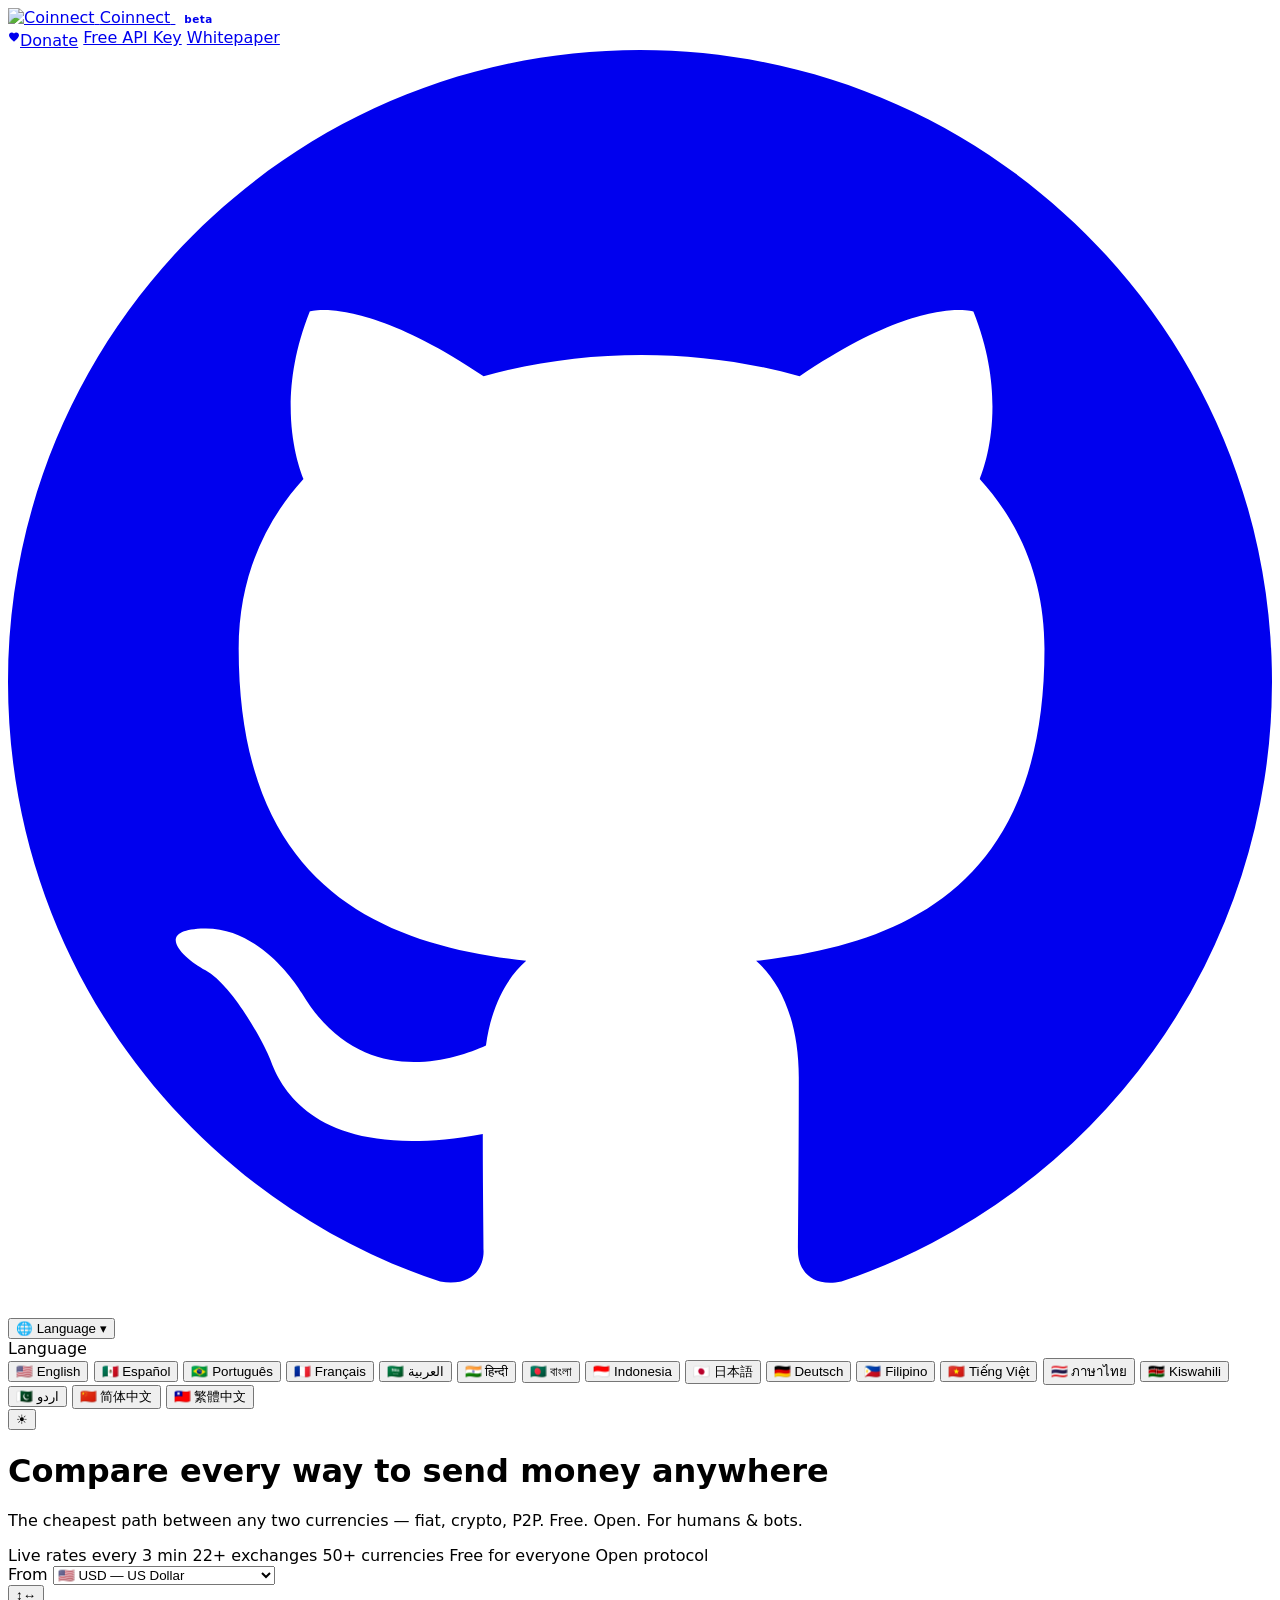
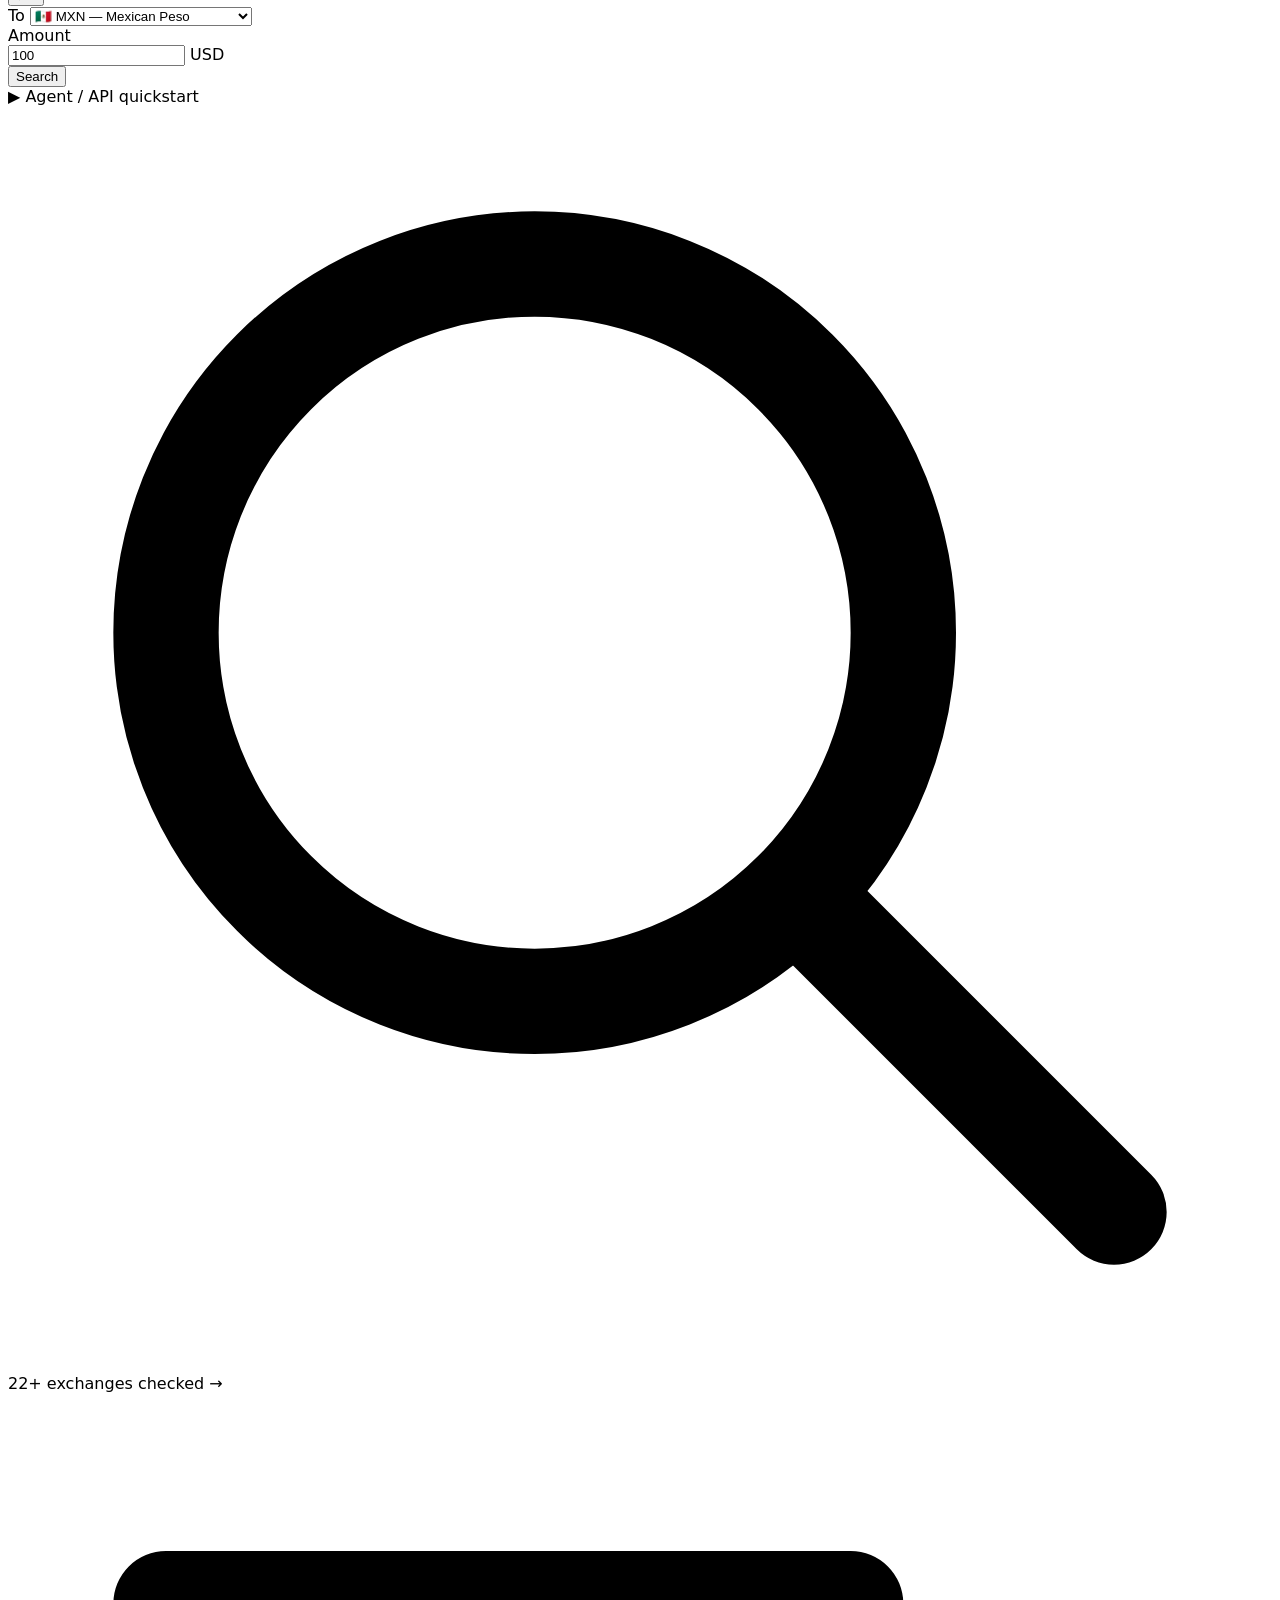
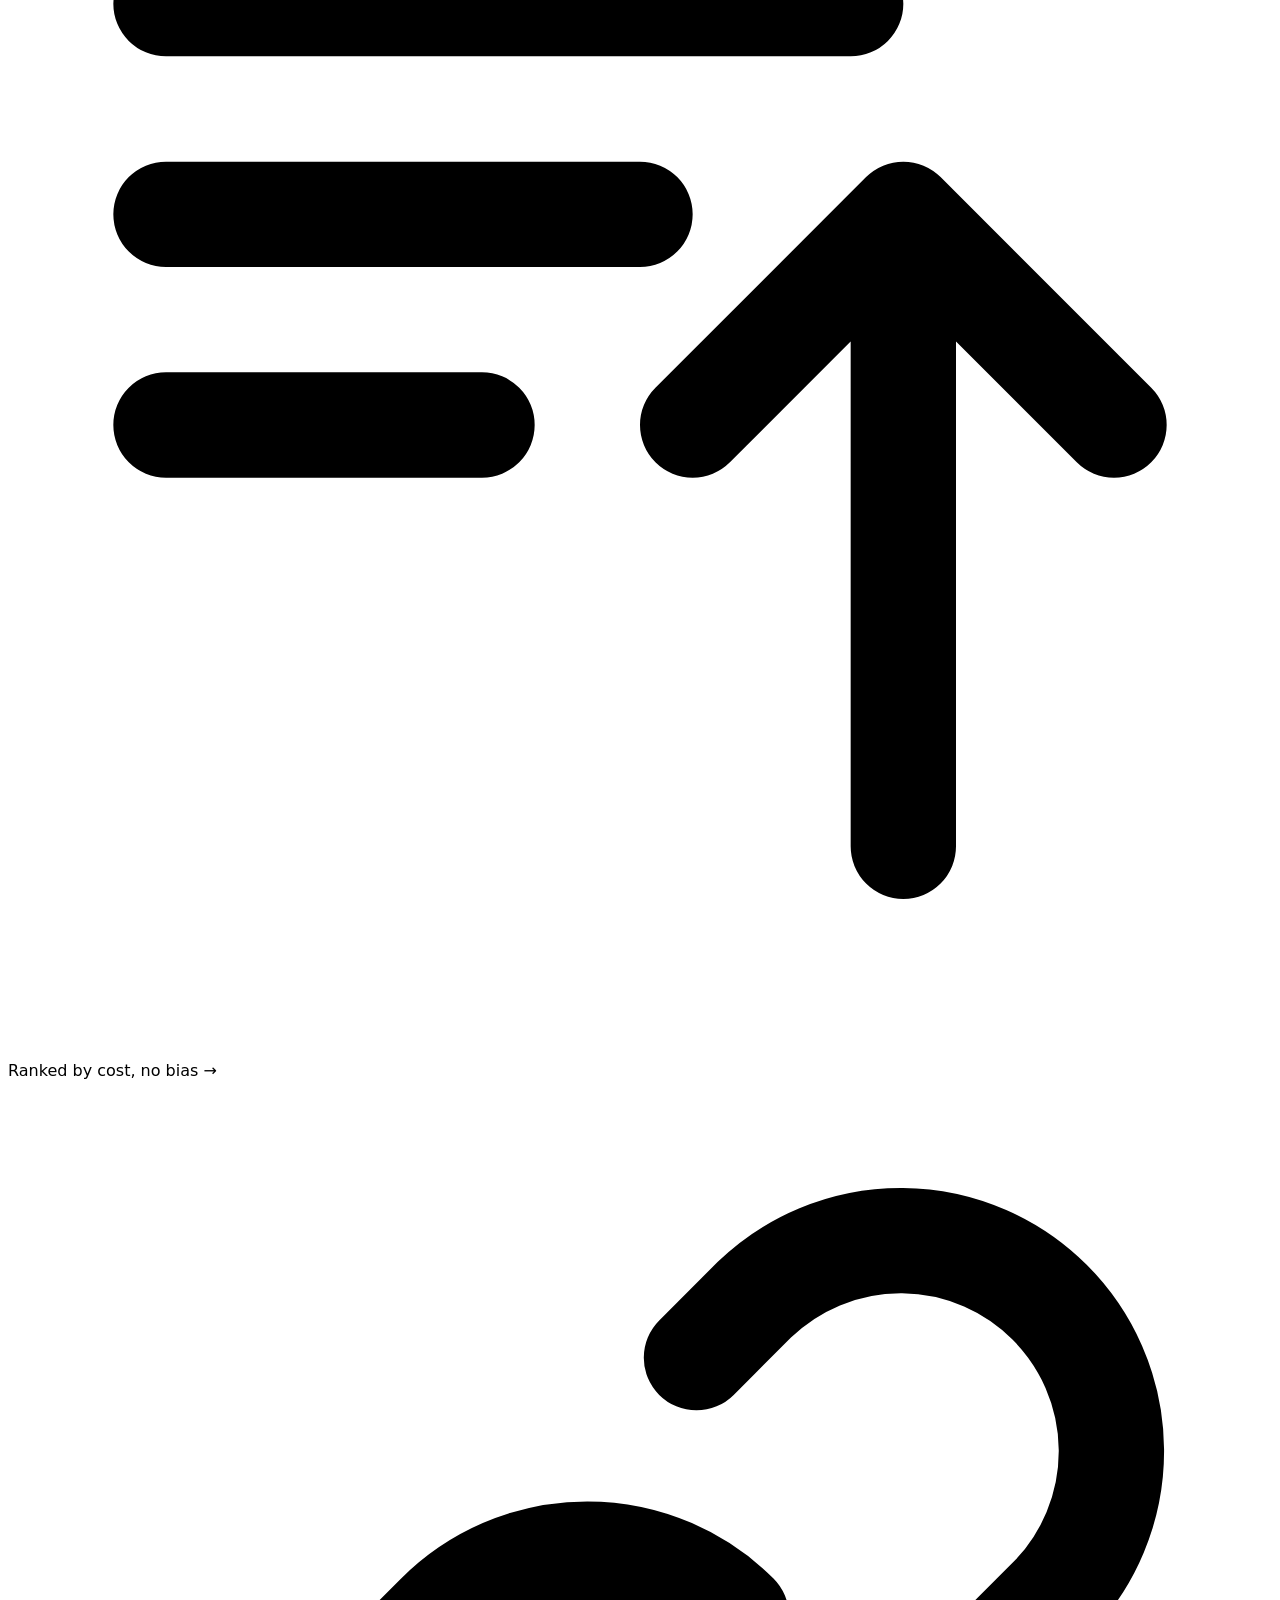
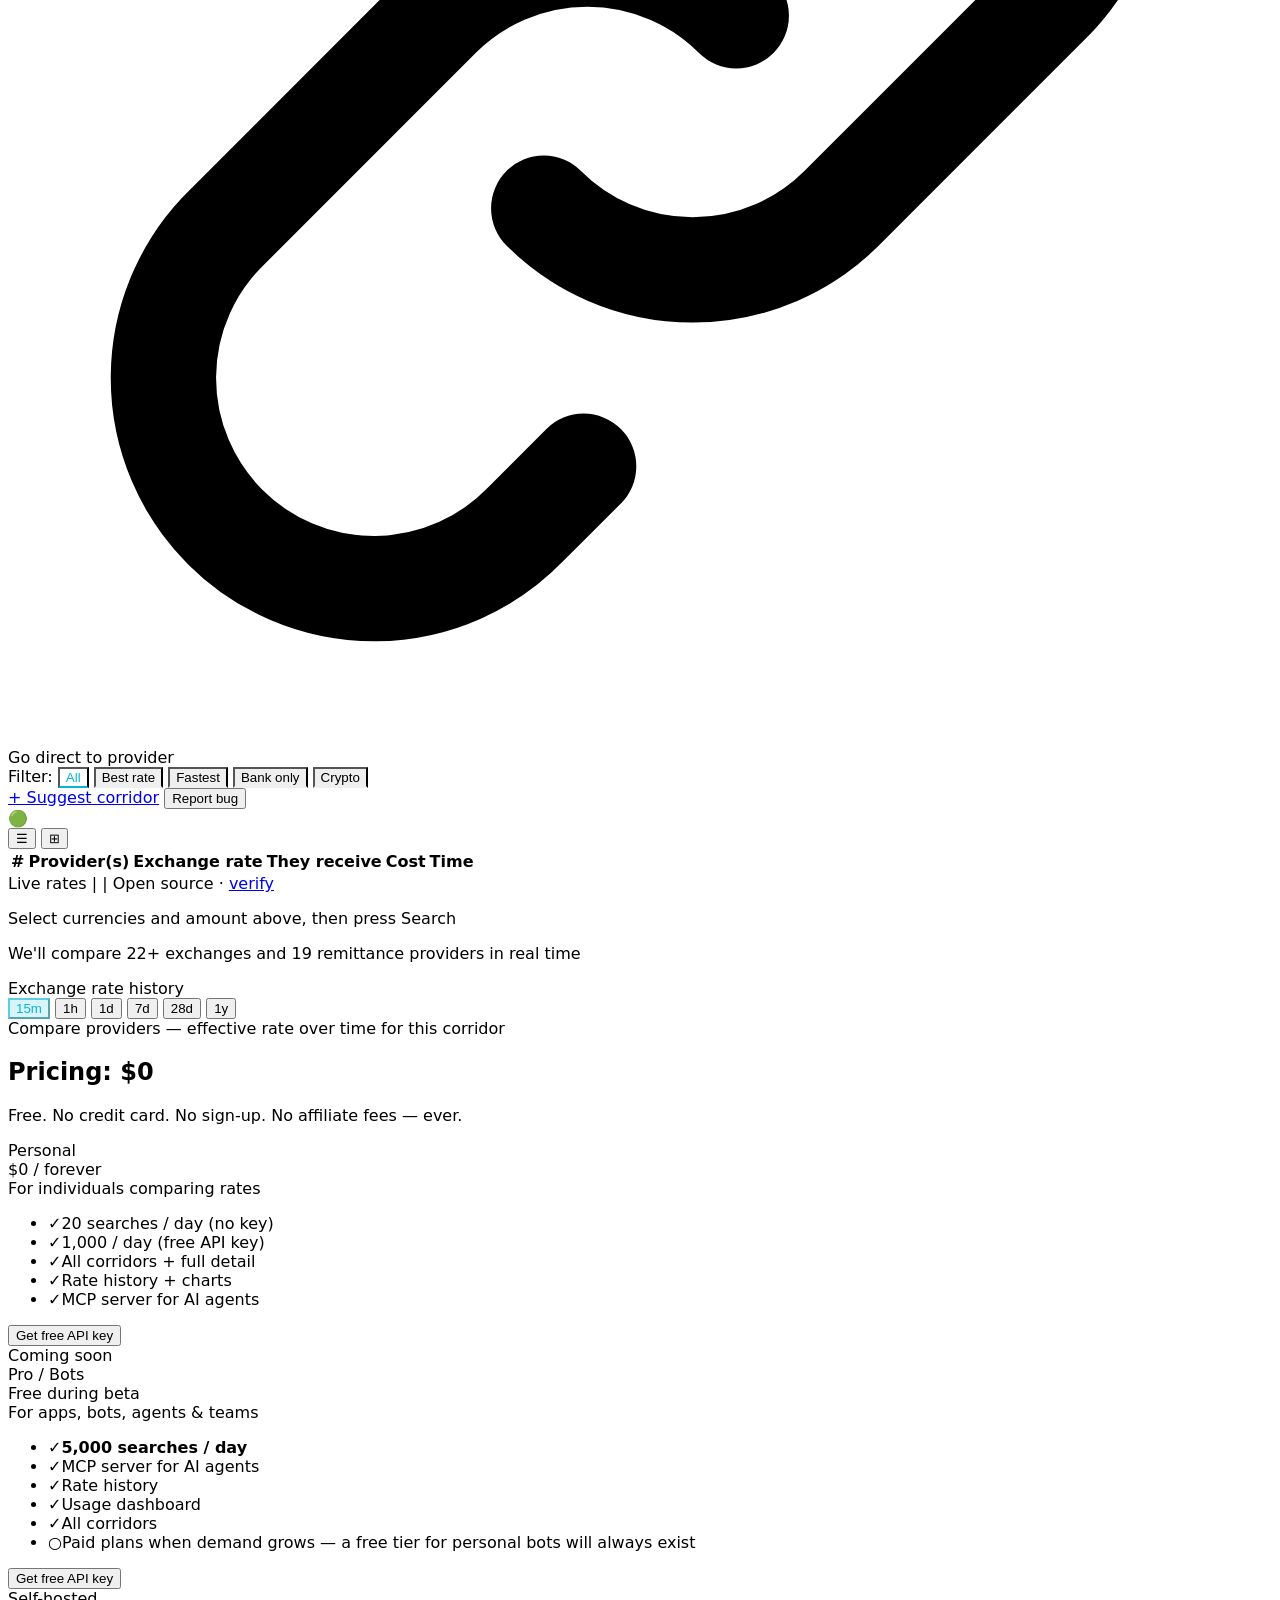
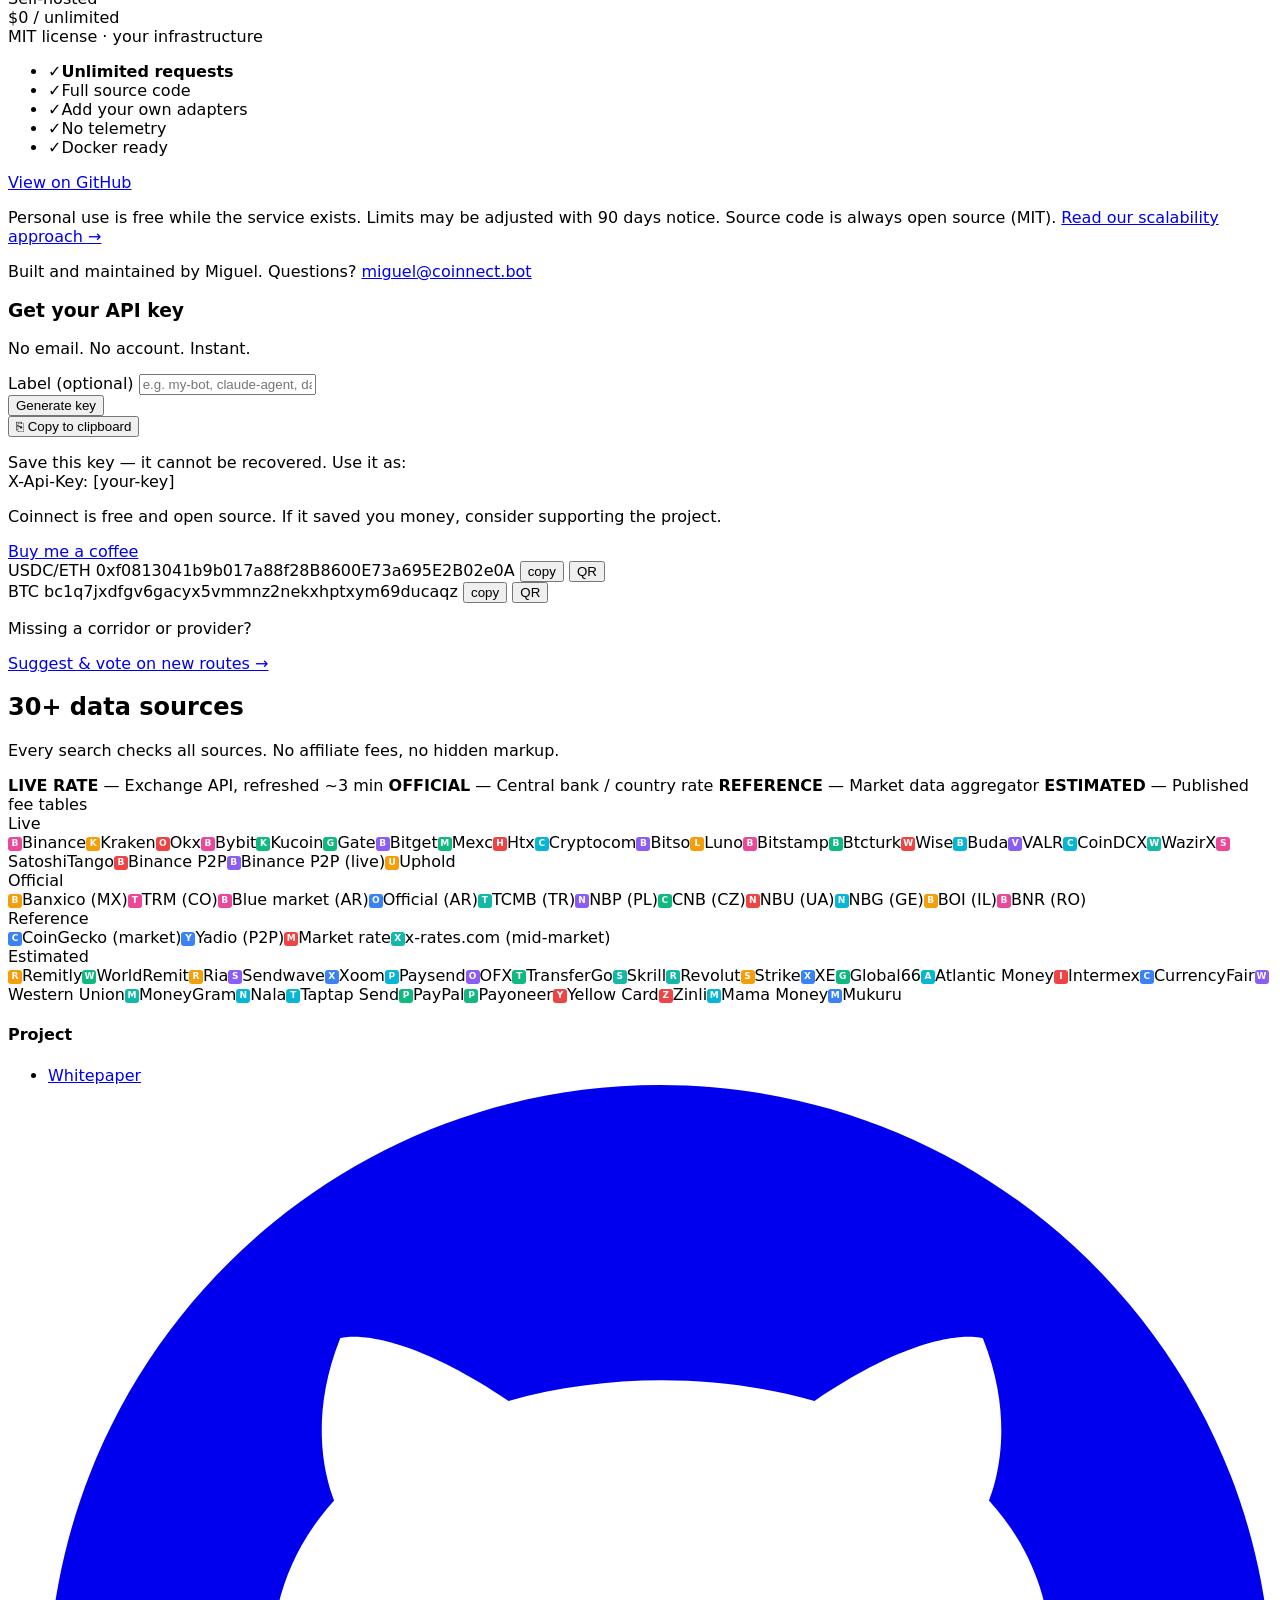
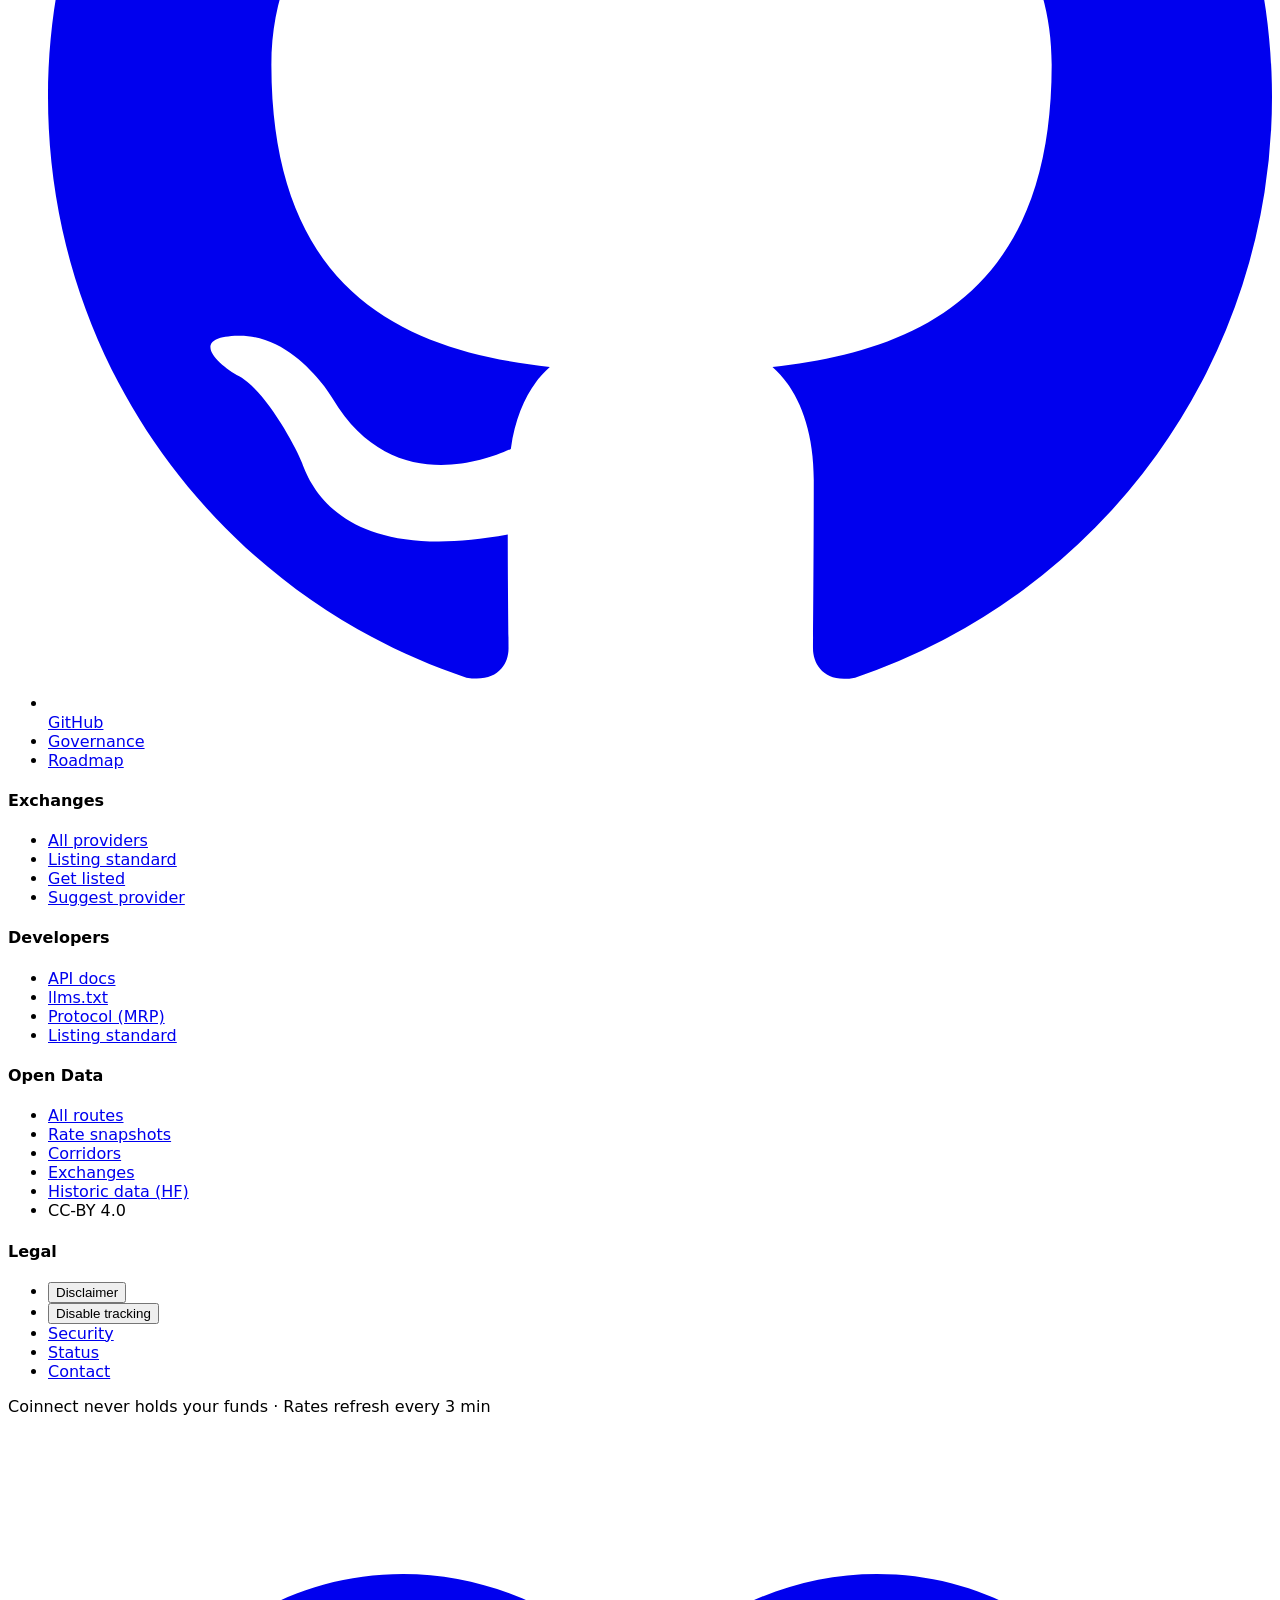
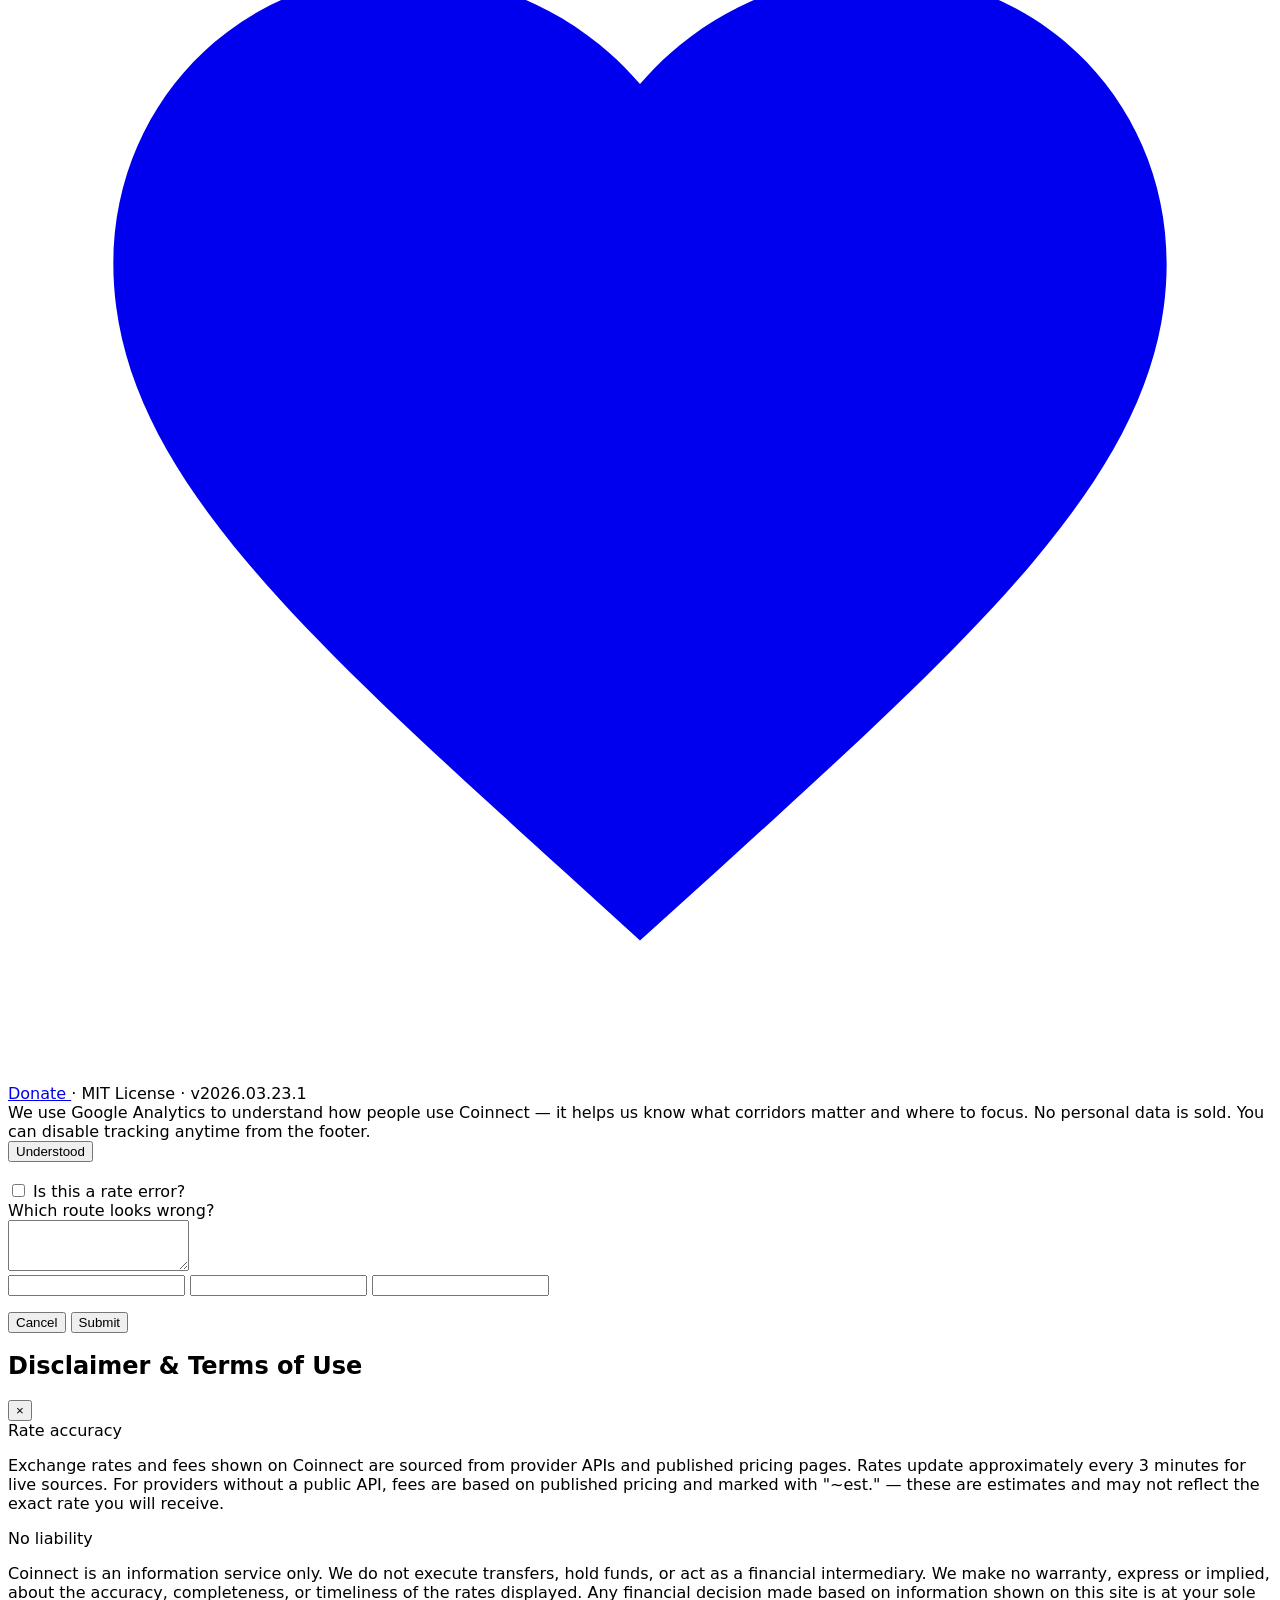
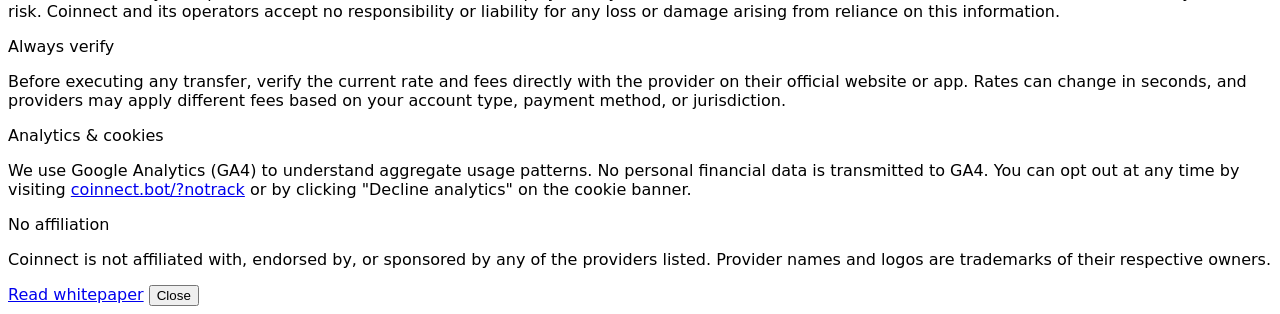
==== commit e285c142: "fix: data sources columns, CSP, null check, provider names - Fix data sources section: update hardco" ====
--- a/src/coinnect/static/index.html
+++ b/src/coinnect/static/index.html
@@ -24,7 +24,13 @@
 
   <!-- Structured data -->
   <script type="application/ld+json">
-  {"@context":"https://schema.org","@type":"WebApplication","name":"Coinnect","url":"https://coinnect.bot","description":"Free open-source money routing engine. Compare 25+ providers to find the cheapest way to send money internationally.","applicationCategory":"FinanceApplication","operatingSystem":"Web","offers":{"@type":"Offer","price":"0","priceCurrency":"USD"}}
+  {"@context":"https://schema.org","@type":"WebApplication","name":"Coinnect","url":"https://coinnect.bot","description":"Open protocol for global money routing. Find the best rate between any two currencies — fiat, crypto, P2P. Free. Open. For humans and bots.","applicationCategory":"FinanceApplication","operatingSystem":"Web","offers":{"@type":"Offer","price":"0","priceCurrency":"USD"},"author":{"@type":"Person","name":"Miguel","email":"miguel@coinnect.bot"},"license":"https://opensource.org/licenses/MIT","isAccessibleForFree":true,"featureList":["Compare 30+ exchange and remittance providers","Real-time rates refreshed every 3 minutes","Multi-hop route optimization","REST API and MCP server for AI agents","17 languages supported","Open source (MIT license)"],"screenshot":"https://coinnect.bot/static/logo.svg","softwareVersion":"2026.03.24.1"}
+  </script>
+  <script type="application/ld+json">
+  {"@context":"https://schema.org","@type":"Organization","name":"Coinnect","url":"https://coinnect.bot","logo":"https://coinnect.bot/static/logo.svg","contactPoint":{"@type":"ContactPoint","email":"miguel@coinnect.bot","contactType":"customer support"},"sameAs":["https://github.com/coinnect-dev/coinnect"]}
+  </script>
+  <script type="application/ld+json">
+  {"@context":"https://schema.org","@type":"FAQPage","mainEntity":[{"@type":"Question","name":"What is Coinnect?","acceptedAnswer":{"@type":"Answer","text":"Coinnect is a free, open-source money routing engine that finds the cheapest path between any two currencies — fiat, crypto, or P2P. It compares 30+ providers in real time without charging fees or holding funds."}},{"@type":"Question","name":"How does Coinnect make money?","acceptedAnswer":{"@type":"Answer","text":"Coinnect is free for everyone. Revenue comes from x402 micropayments by AI agents ($0.002/query), commercial API tiers, and voluntary donations. No affiliate fees, no ads."}},{"@type":"Question","name":"Is Coinnect safe to use?","acceptedAnswer":{"@type":"Answer","text":"Coinnect never holds funds, never processes payments, and never collects identity information. It only shows you the routes — each provider handles its own transfers and KYC."}}]}
   </script>
 
   <!-- Prevent theme flash -->
@@ -754,10 +760,10 @@
 document.addEventListener('DOMContentLoaded',function(){
   // Wait for exchangeLogo and esc to be defined
   setTimeout(function(){
-    const live=['Binance','Kraken','Coinbase','OKX','Bybit','KuCoin','Bitso','Luno','Bitstamp','Gemini','Bithumb','Bitflyer','BtcTurk','Wise','Buda','VALR','CoinDCX','WazirX','SatoshiTango','Binance P2P','Uphold'];
-    const official=['BCB PTAX (BR)','Banxico (MX)','TRM (CO)','Bluelytics (AR)','TCMB (TR)','NBP (PL)','CNB (CZ)','NBU (UA)','NBG (GE)','BOI (IL)','BNR (RO)'];
-    const reference=['CoinGecko','Yadio','Frankfurter (ECB)','FloatRates','CriptoYa (AR)'];
-    const estimated=['Remitly','WorldRemit','Ria','Sendwave','Xoom','Paysend','OFX','TransferGo','Skrill','Revolut','Strike','XE','Global66','Atlantic Money','Intermex','CurrencyFair','Western Union','MoneyGram','Nala','Taptap Send'];
+    const live=['Binance','Kraken','Okx','Bybit','Kucoin','Gate','Bitget','Mexc','Htx','Cryptocom','Bitso','Luno','Bitstamp','Btcturk','Wise','Buda','VALR','CoinDCX','WazirX','SatoshiTango','Binance P2P','Binance P2P (live)','Uphold'];
+    const official=['Banxico (MX)','TRM (CO)','Blue market (AR)','Official (AR)','TCMB (TR)','NBP (PL)','CNB (CZ)','NBU (UA)','NBG (GE)','BOI (IL)','BNR (RO)'];
+    const reference=['CoinGecko (market)','Yadio (P2P)','Market rate','x-rates.com (mid-market)'];
+    const estimated=['Remitly','WorldRemit','Ria','Sendwave','Xoom','Paysend','OFX','TransferGo','Skrill','Revolut','Strike','XE','Global66','Atlantic Money','Intermex','CurrencyFair','Western Union','MoneyGram','Nala','Taptap Send','PayPal','Payoneer','Yellow Card','Zinli','Mama Money','Mukuru'];
     // Fetch live status to sort by freshness and gray out inactive
     fetch('/v1/providers/status').then(r=>r.json()).then(d=>{
       const status={};
@@ -2098,17 +2104,31 @@
     // 2. Fetch live data (may take 1-5s)
     let data;
     for(let attempt=0;attempt<2;attempt++){
-      const res=await fetch(`${API}/v1/quote?from=${from}&to=${to}&amount=${amount}`);
-      const text=await res.text();
-      try{data=JSON.parse(text);}catch(e){
-        if(attempt===0){await new Promise(r=>setTimeout(r,1000));continue;}
-        throw new Error('Server is busy. Please try again in a moment.');
+      try{
+        const controller=new AbortController();
+        const tid=setTimeout(()=>controller.abort(),20000);
+        const res=await fetch(`${API}/v1/quote?from=${from}&to=${to}&amount=${amount}`,{signal:controller.signal});
+        clearTimeout(tid);
+        const text=await res.text();
+        try{data=JSON.parse(text);}catch(e){
+          if(attempt===0){await new Promise(r=>setTimeout(r,1500));continue;}
+          console.error('Non-JSON response:',text.substring(0,200));
+          throw new Error('Server returned an unexpected response. Please retry.');
+        }
+        if(!res.ok){
+          if(res.status===503&&attempt===0){await new Promise(r=>setTimeout(r,2000));continue;}
+          if(showedCached)break;
+          throw new Error(data.detail||'No routes found');
+        }
+        break;
+      }catch(e){
+        if(e.name==='AbortError'){
+          if(attempt===0){continue;}
+          if(showedCached)break;
+          throw new Error('Request timed out. Please try again.');
+        }
+        throw e;
       }
-      if(!res.ok){
-        if(showedCached)break; // keep cached results if live fails
-        throw new Error(data.detail||'No routes found');
-      }
-      break;
     }
     if(data&&data.routes){_allRoutes=data.routes;}
     _quoteTime=Date.now();
@@ -2441,7 +2461,8 @@
     const d=await r.json();
     renderSuggestions(d.suggestions||[]);
   }catch(e){
-    document.getElementById('suggestionsList').innerHTML='<div class="text-xs text-gray-400 text-center py-3">Could not load suggestions.</div>';
+    const el=document.getElementById('suggestionsList');
+    if(el)el.innerHTML='<div class="text-xs text-gray-400 text-center py-3">Could not load suggestions.</div>';
   }
 }
 
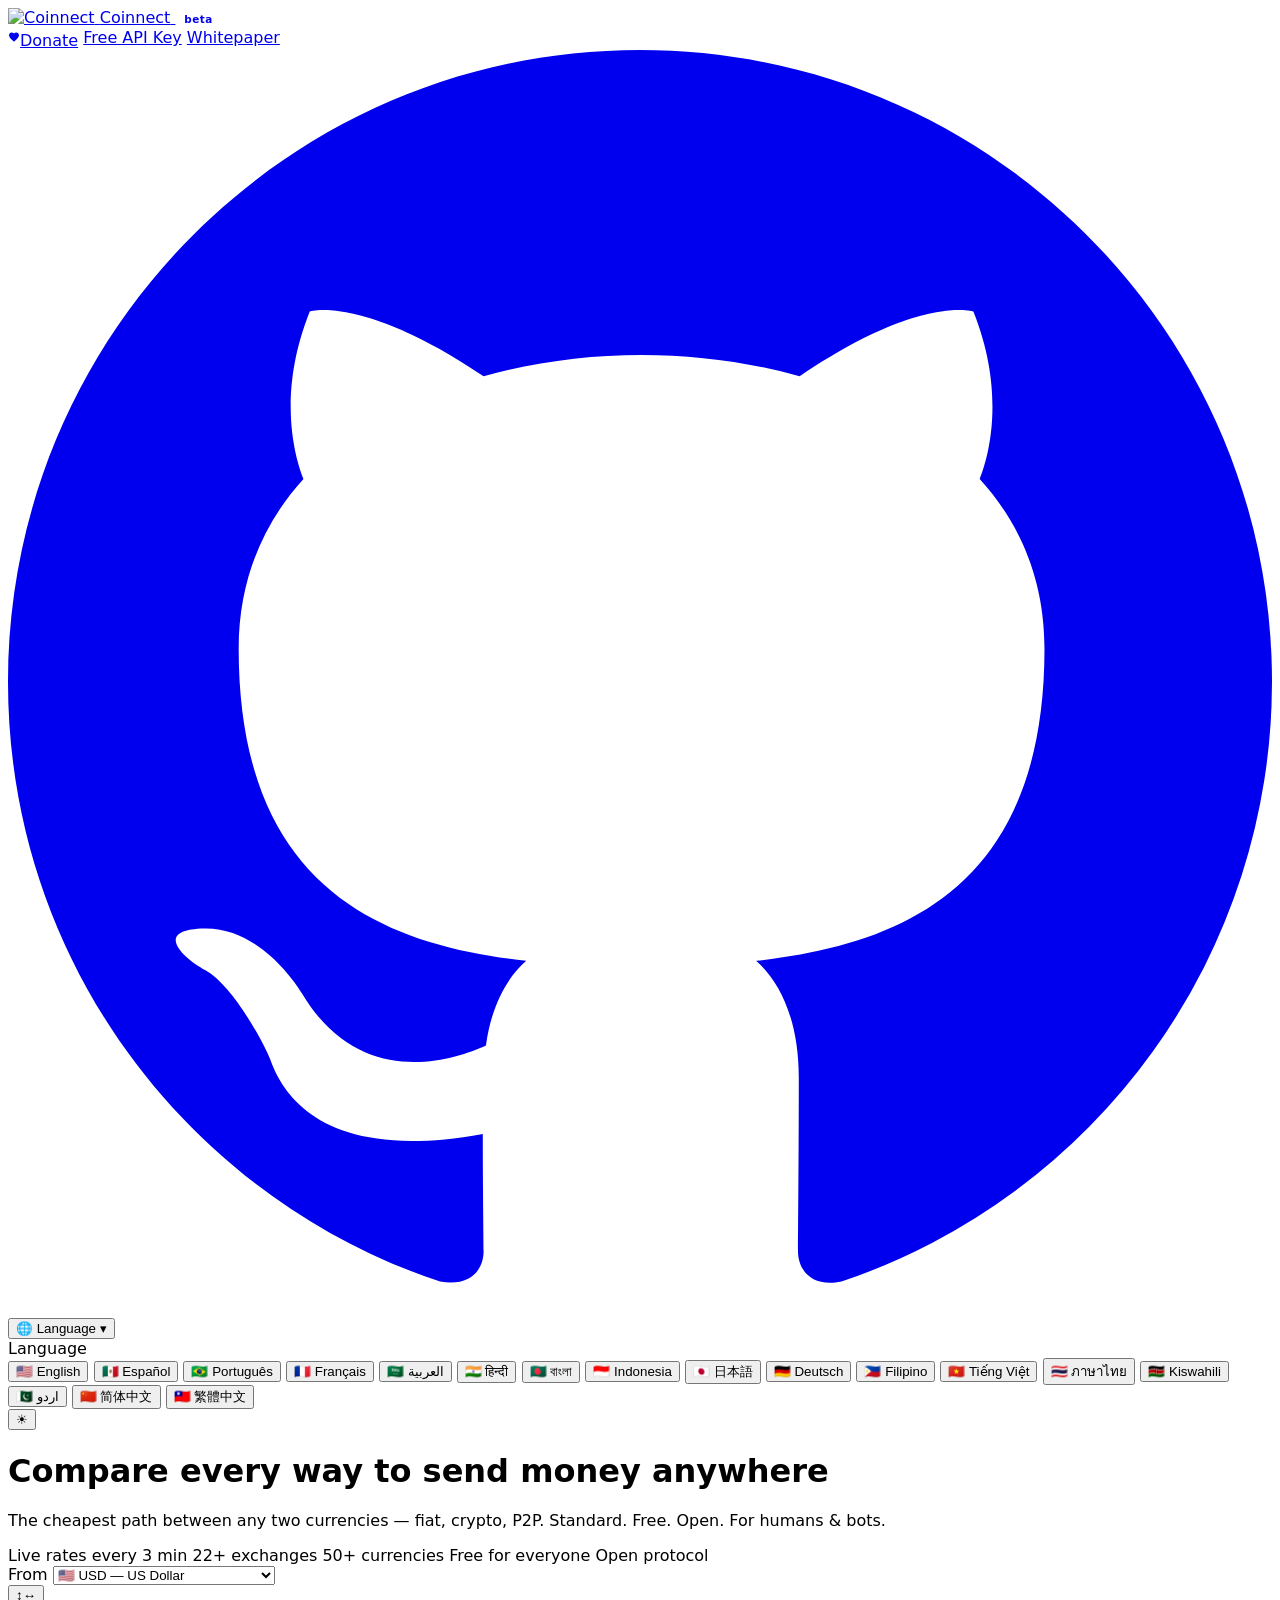
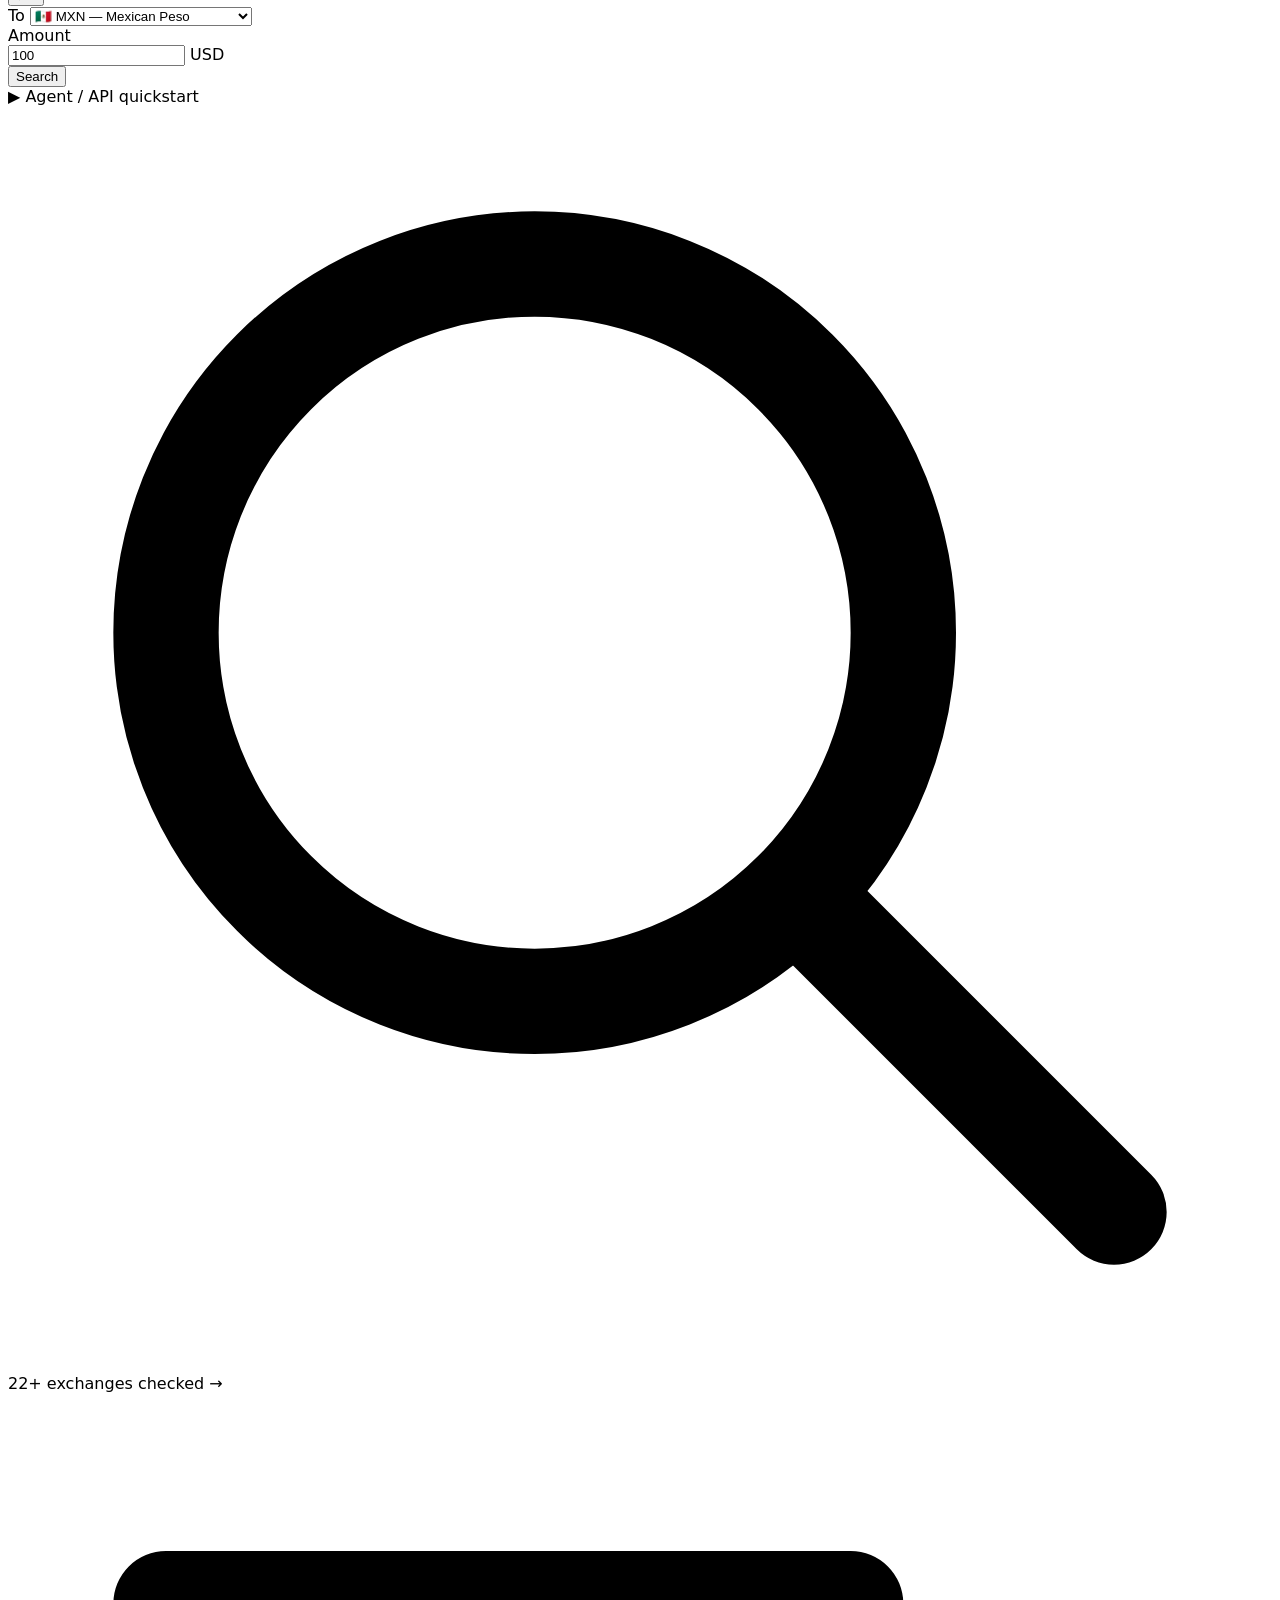
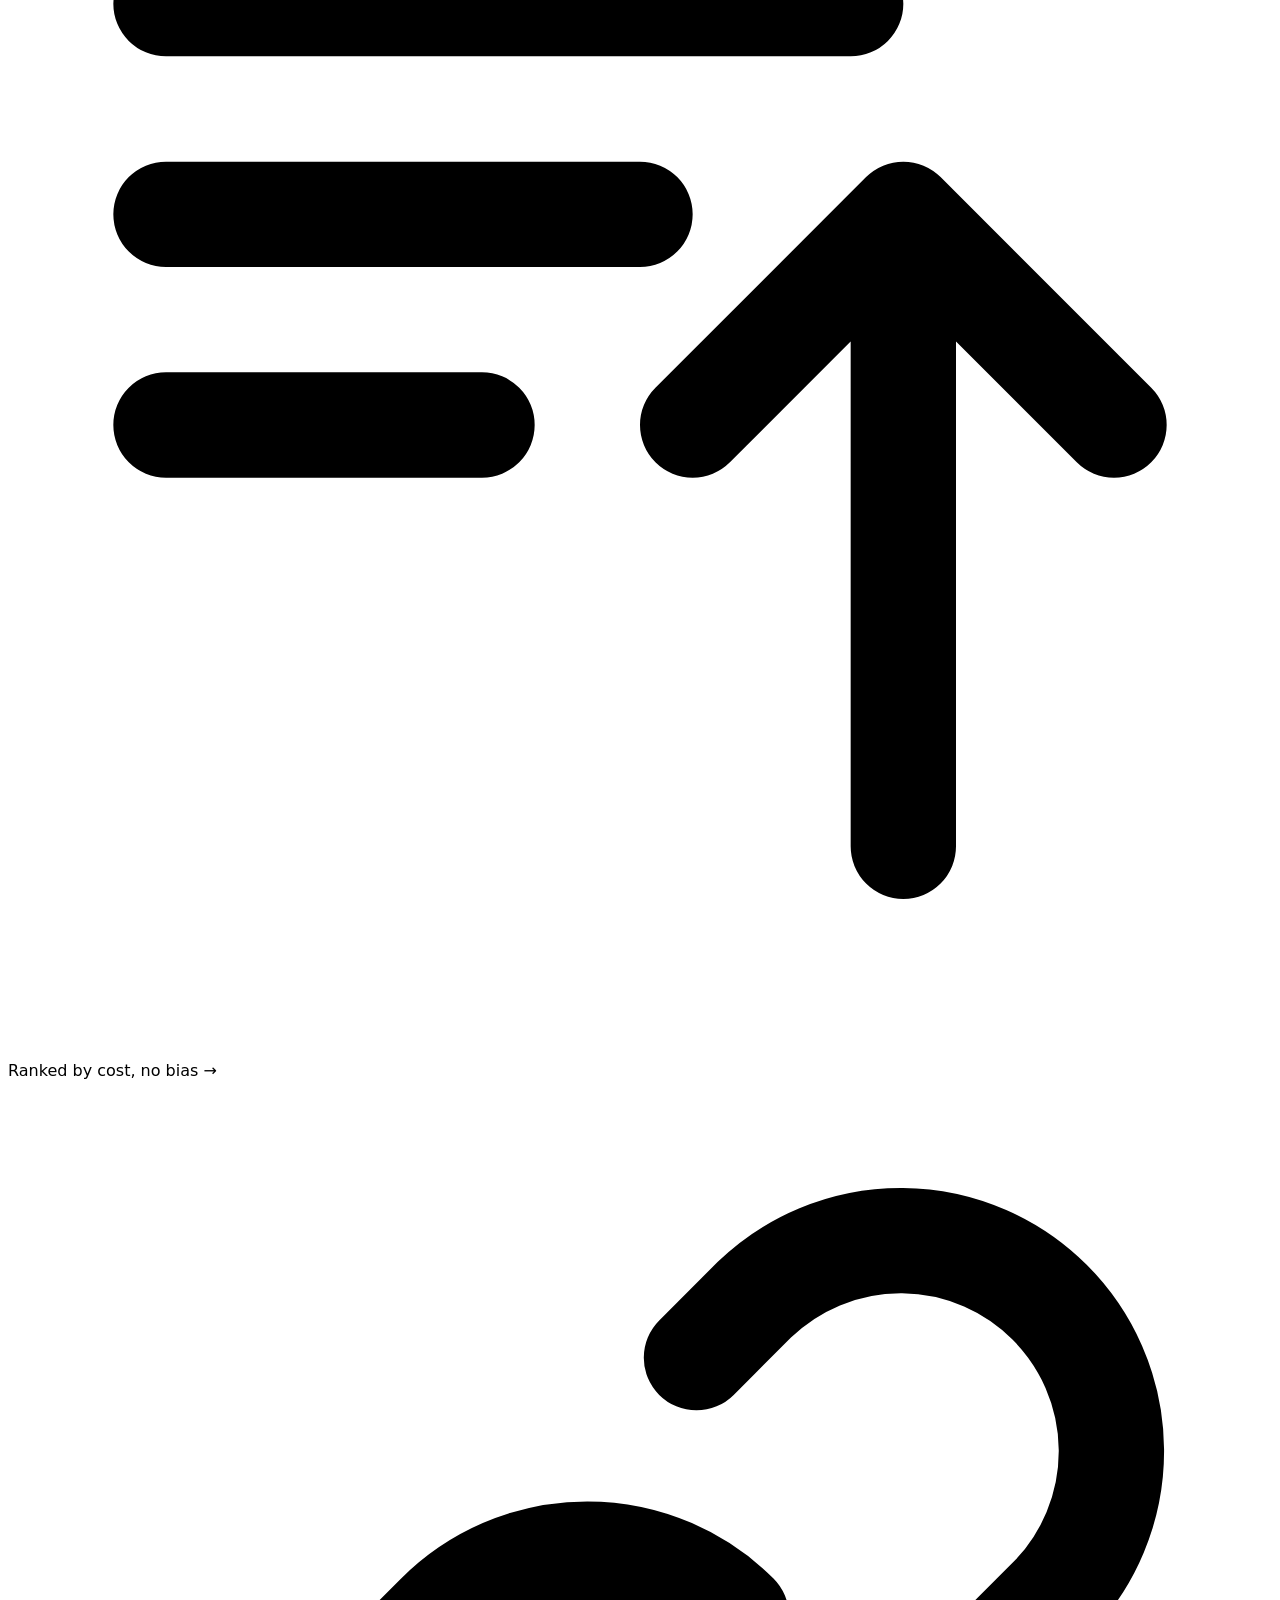
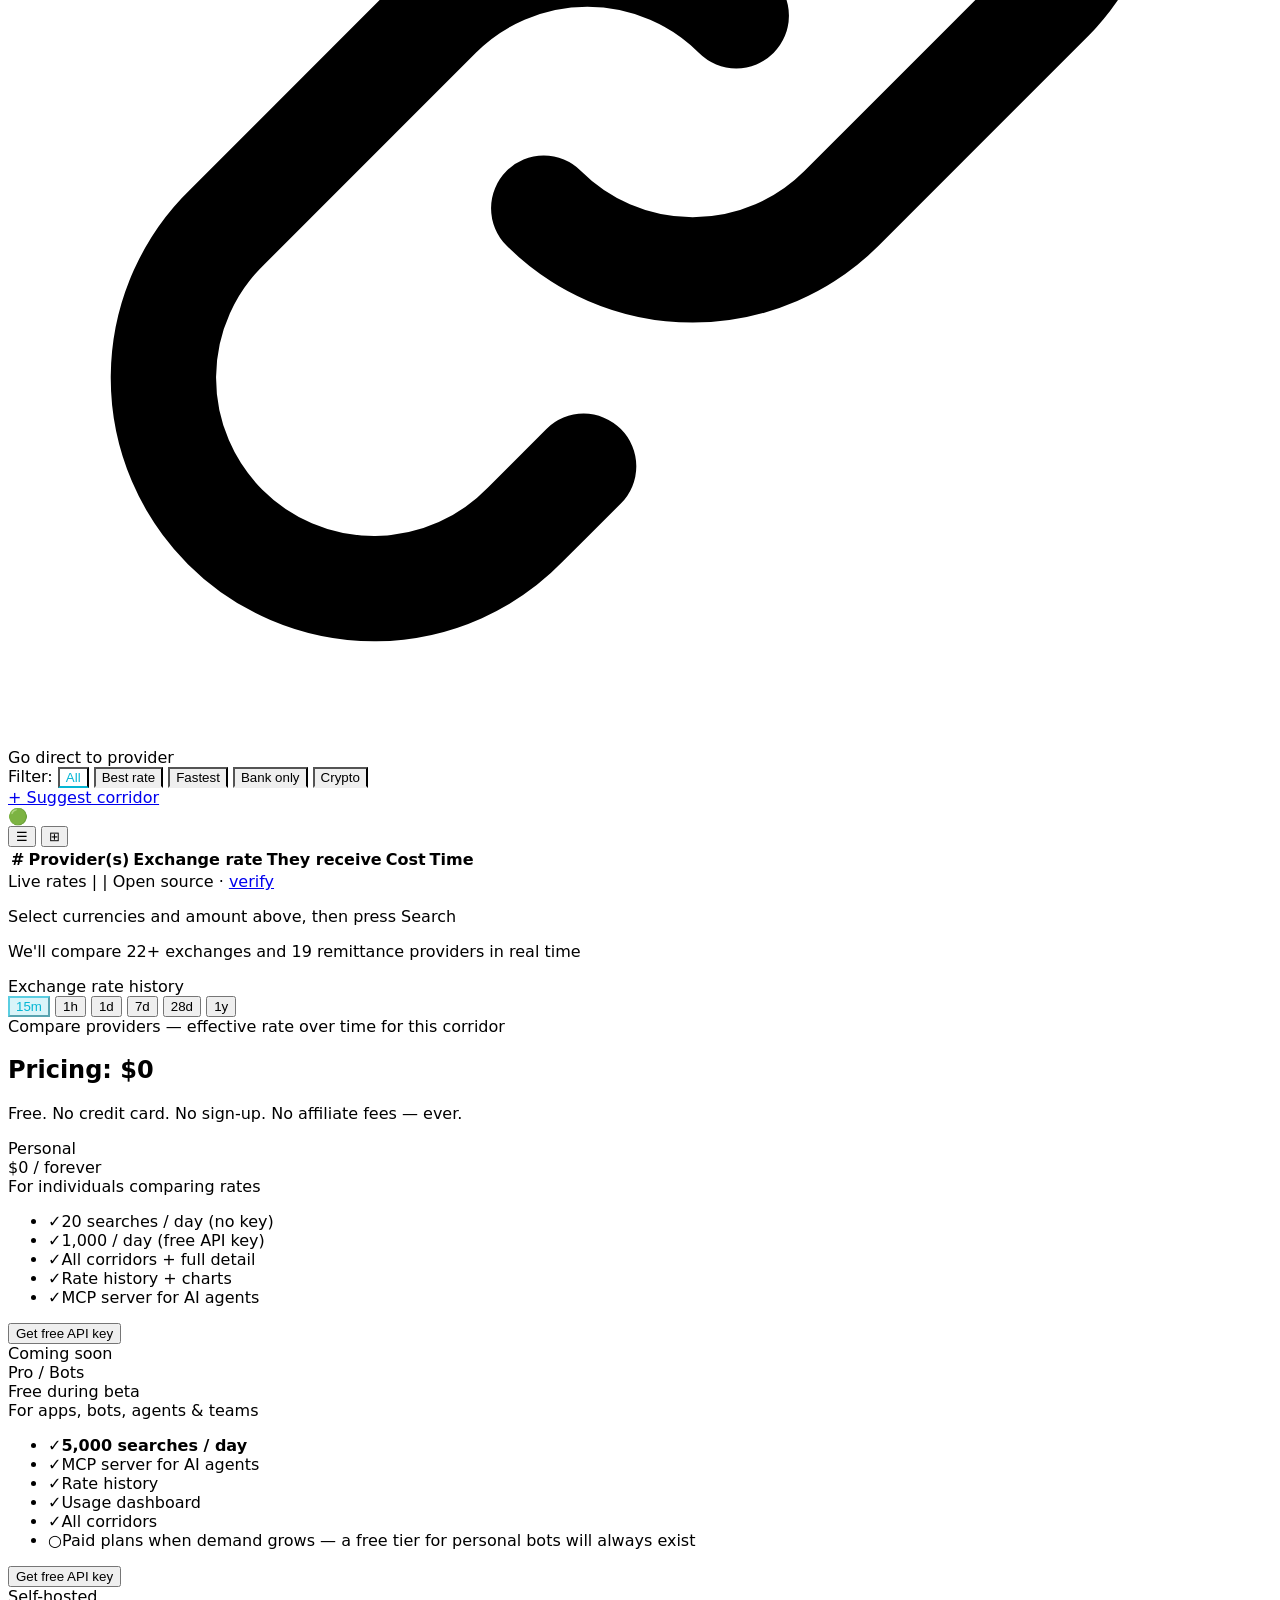
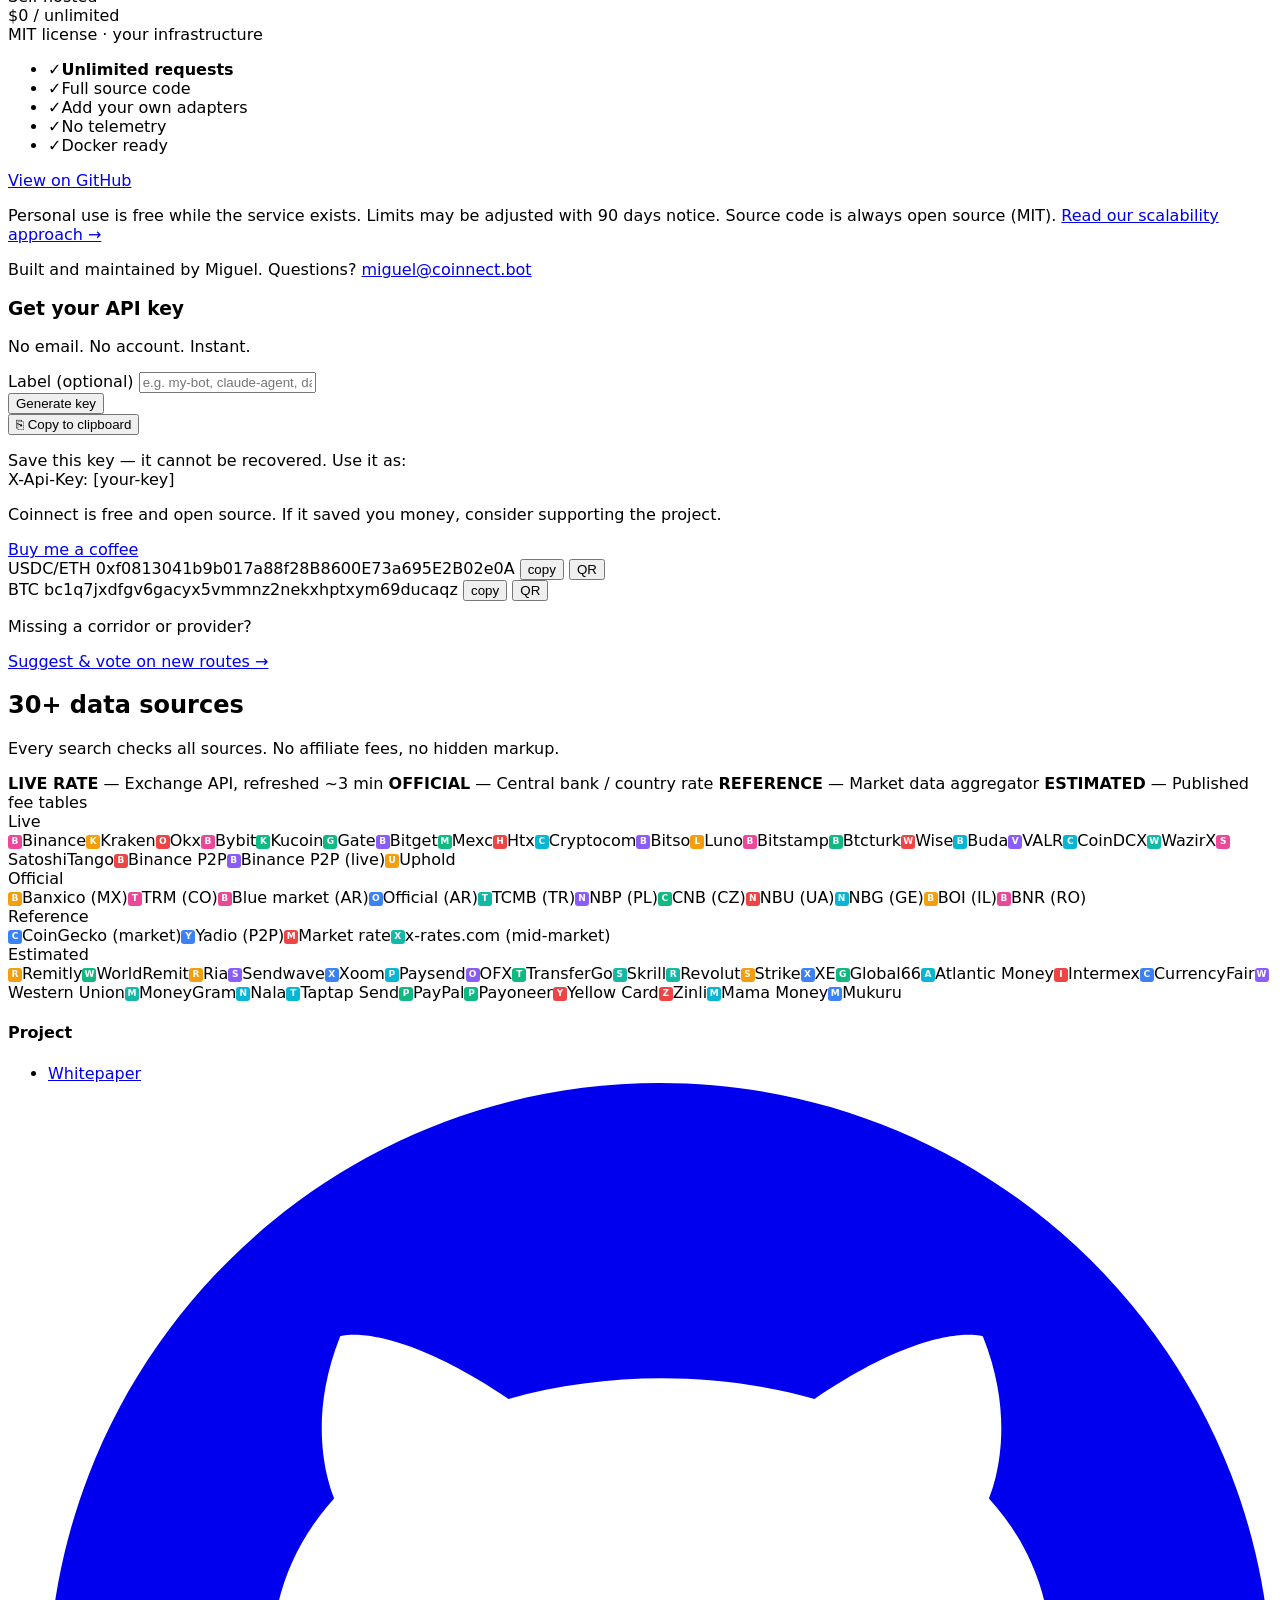
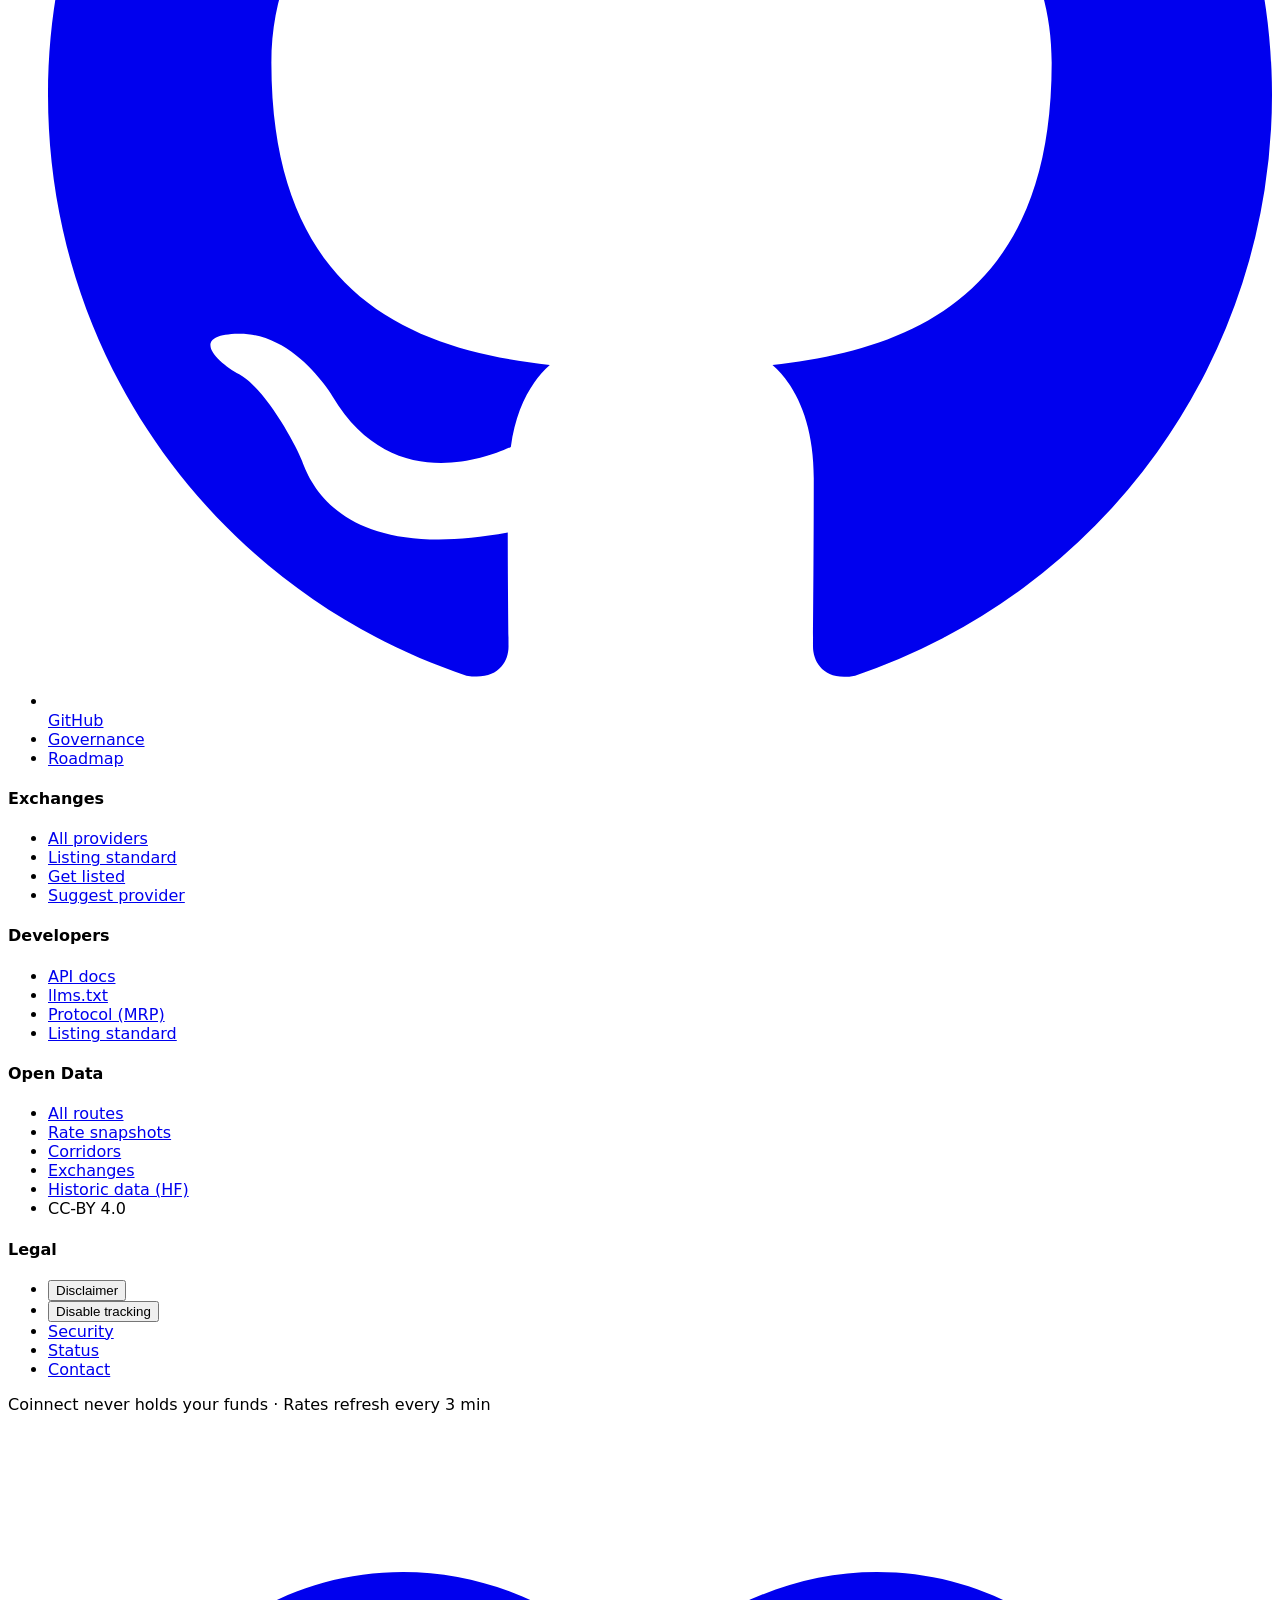
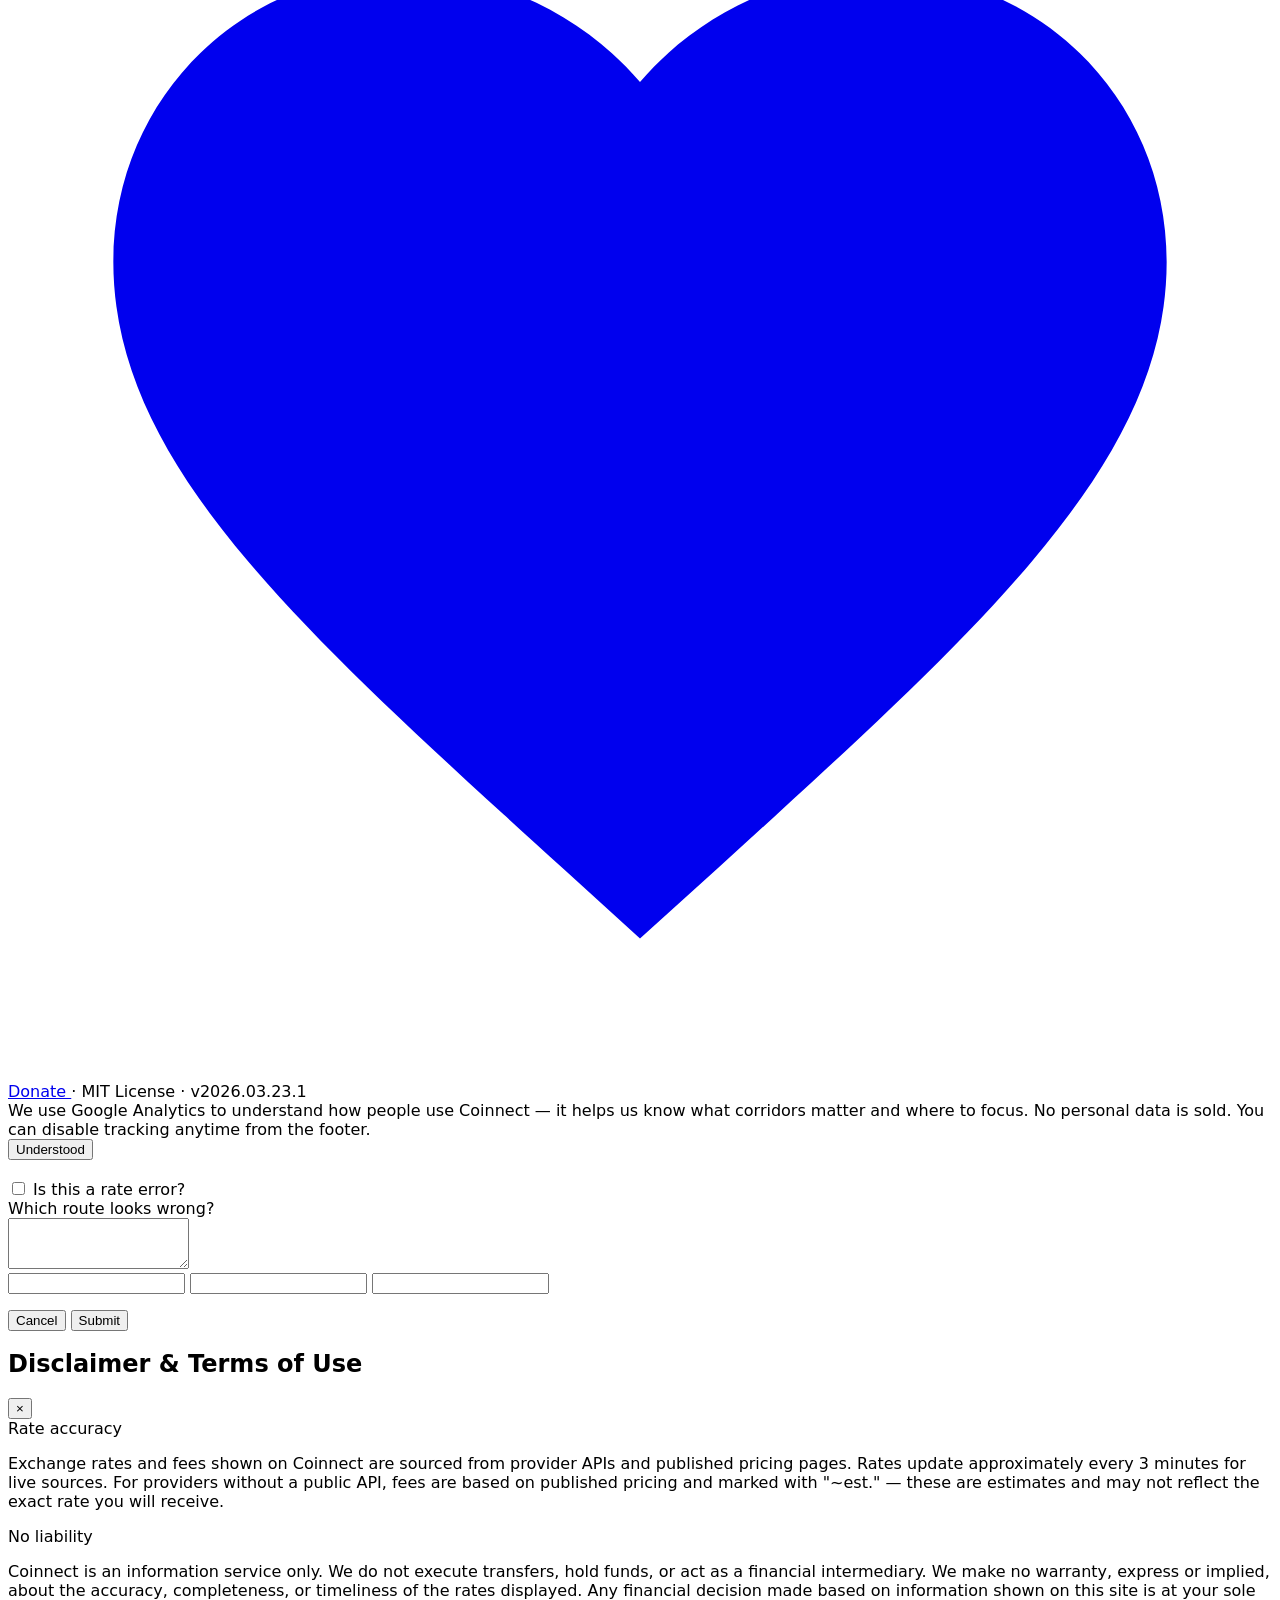
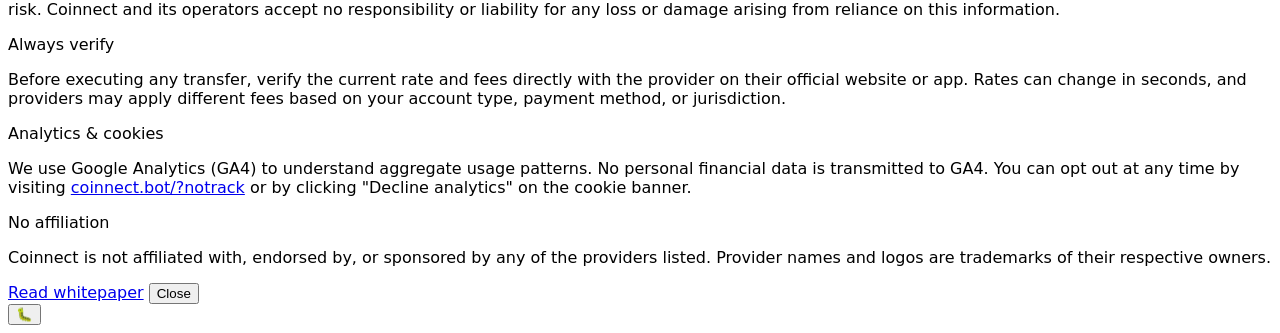
==== commit 4d0b4939: "update: hero_sub adds 'Standard', bug report → floating button - hero_sub: "Standard. Free. Open. Fo" ====
--- a/src/coinnect/static/index.html
+++ b/src/coinnect/static/index.html
@@ -209,7 +209,7 @@
         Compare every way to send money <span class="text-cyan-600 dark:text-cyan-400">anywhere</span>
       </h1>
       <p class="text-gray-500 dark:text-gray-400 text-sm max-w-md mx-auto" data-i18n="hero_sub">
-        The cheapest path between any two currencies — fiat, crypto, P2P. Free. Open. For humans &amp; bots.
+        The cheapest path between any two currencies — fiat, crypto, P2P. Standard. Free. Open. For humans &amp; bots.
       </p>
       <p class="mt-2 text-base text-cyan-600 dark:text-cyan-400 font-medium" id="taglineRotator"></p>
       <!-- Stats -->
@@ -447,7 +447,6 @@
       <button class="filter-btn text-xs border border-gray-300 dark:border-gray-700 rounded-full px-3 py-1.5 transition-all text-gray-500 dark:text-gray-400" data-filter="crypto" onclick="setFilter('crypto')" data-i18n="filter_crypto">Crypto</button>
       <div class="ml-auto flex items-center gap-2">
         <a href="/suggest" class="text-xs px-2.5 py-1.5 rounded-full border border-gray-300 dark:border-gray-700 text-gray-500 dark:text-gray-400 hover:bg-gray-50 dark:hover:bg-gray-800 transition-all font-medium no-underline" data-i18n="suggest_corridor">+ Suggest corridor</a>
-        <button onclick="openFeedback('bug')" class="text-xs px-2.5 py-1.5 rounded-full border border-gray-300 dark:border-gray-700 text-gray-500 dark:text-gray-400 hover:bg-gray-50 dark:hover:bg-gray-800 transition-all font-medium" data-i18n="report_bug">Report bug</button>
         <div id="routeCount" class="text-xs text-gray-400"></div>
         <div id="rateAge" class="text-xs text-gray-400 hidden">🟢 <span id="rateAgeText"></span></div>
         <!-- View toggle -->
@@ -2621,5 +2620,7 @@
   </div>
 </div>
 
+<!-- Floating bug report button -->
+<button onclick="openFeedback('bug')" class="fixed bottom-4 right-4 z-40 w-9 h-9 rounded-full bg-gray-100 dark:bg-gray-800 border border-gray-200 dark:border-gray-700 text-gray-400 hover:text-gray-600 dark:hover:text-gray-300 hover:bg-gray-200 dark:hover:bg-gray-700 transition-all shadow-sm flex items-center justify-center text-sm" title="Report a bug">🐛</button>
 </body>
 </html>
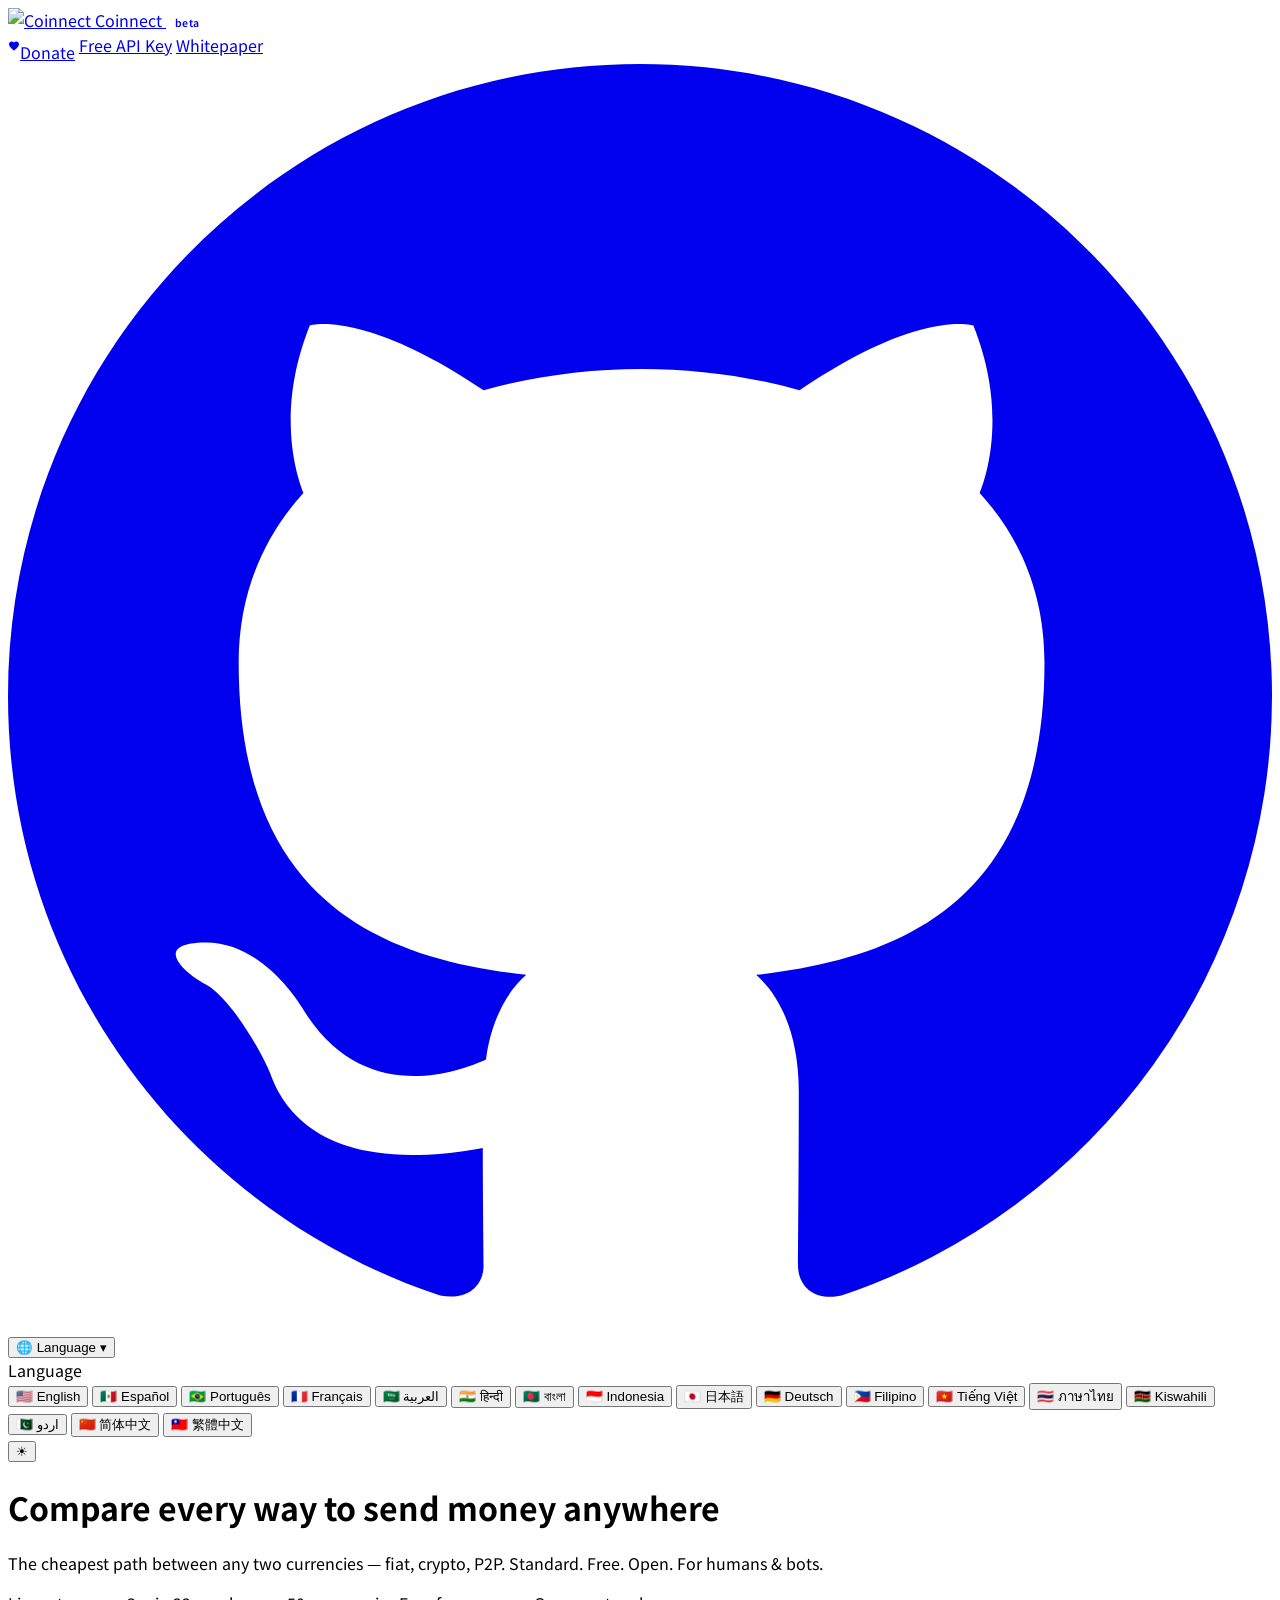
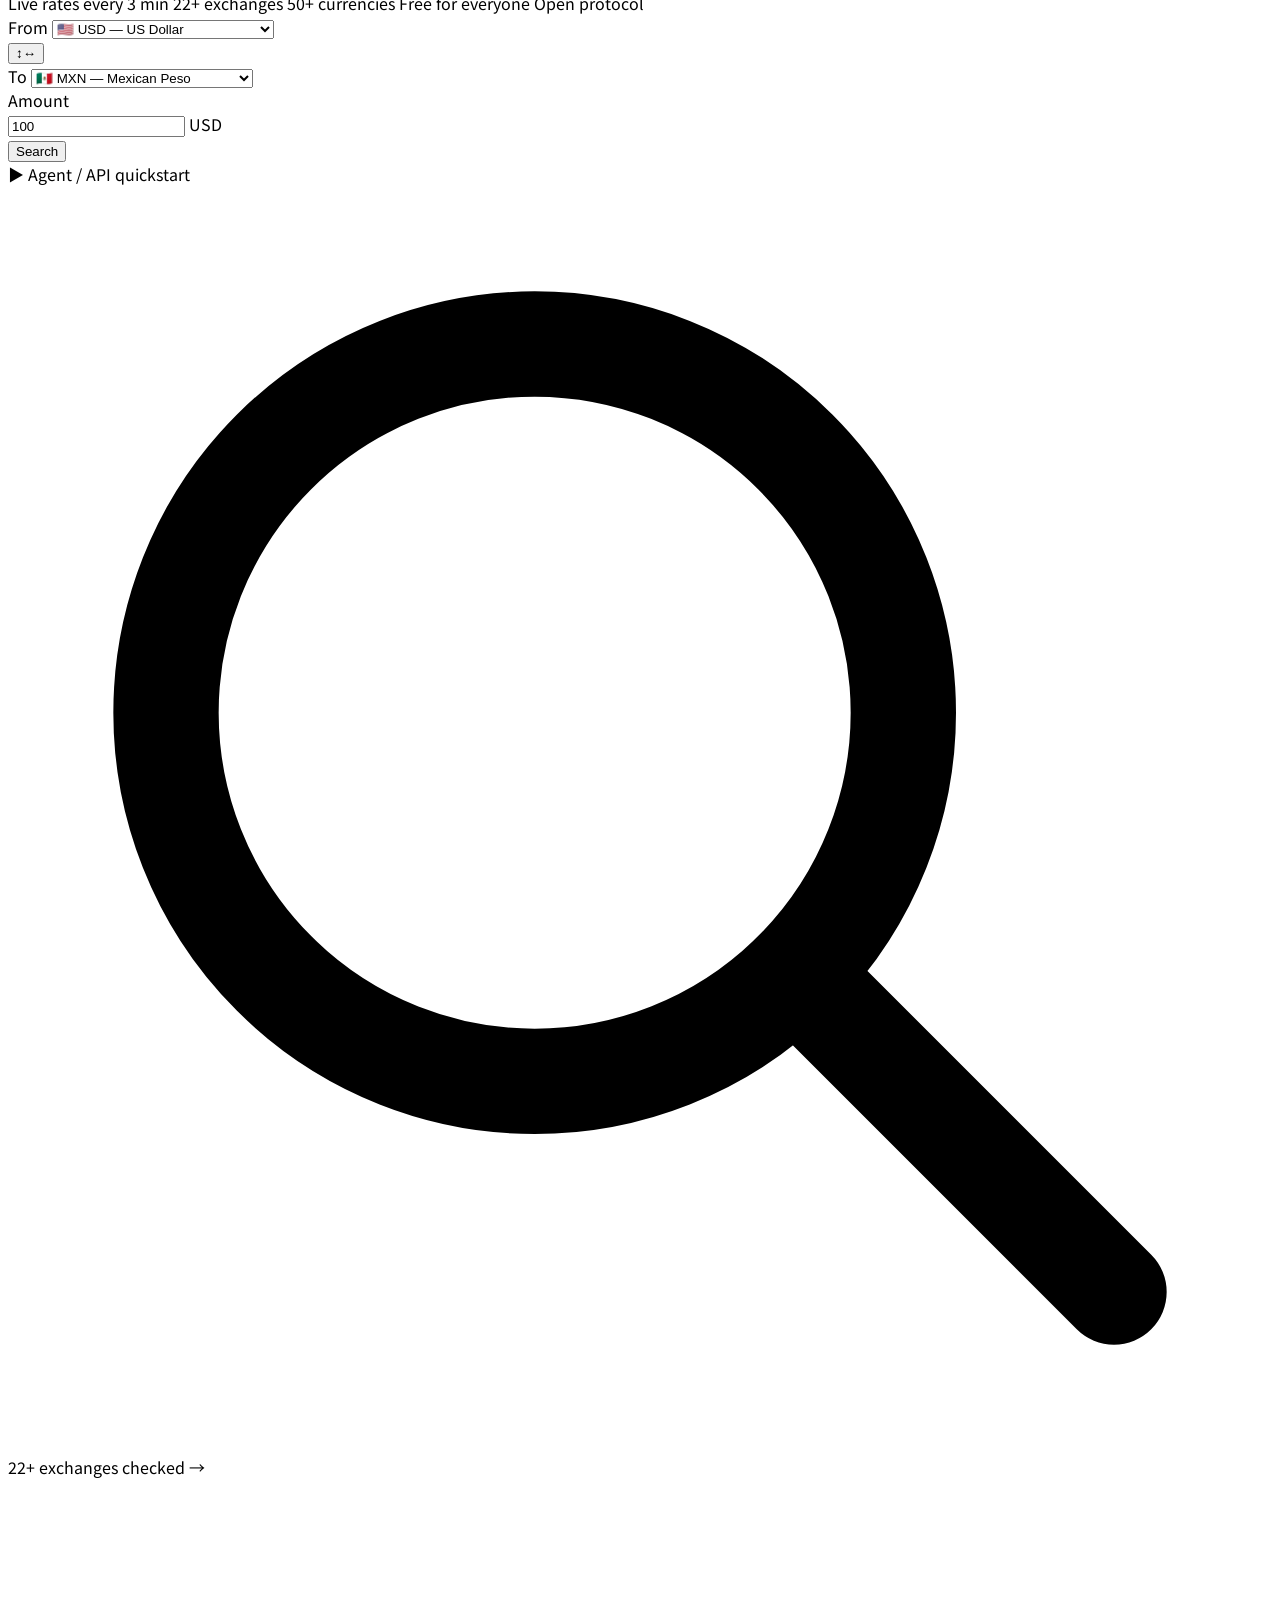
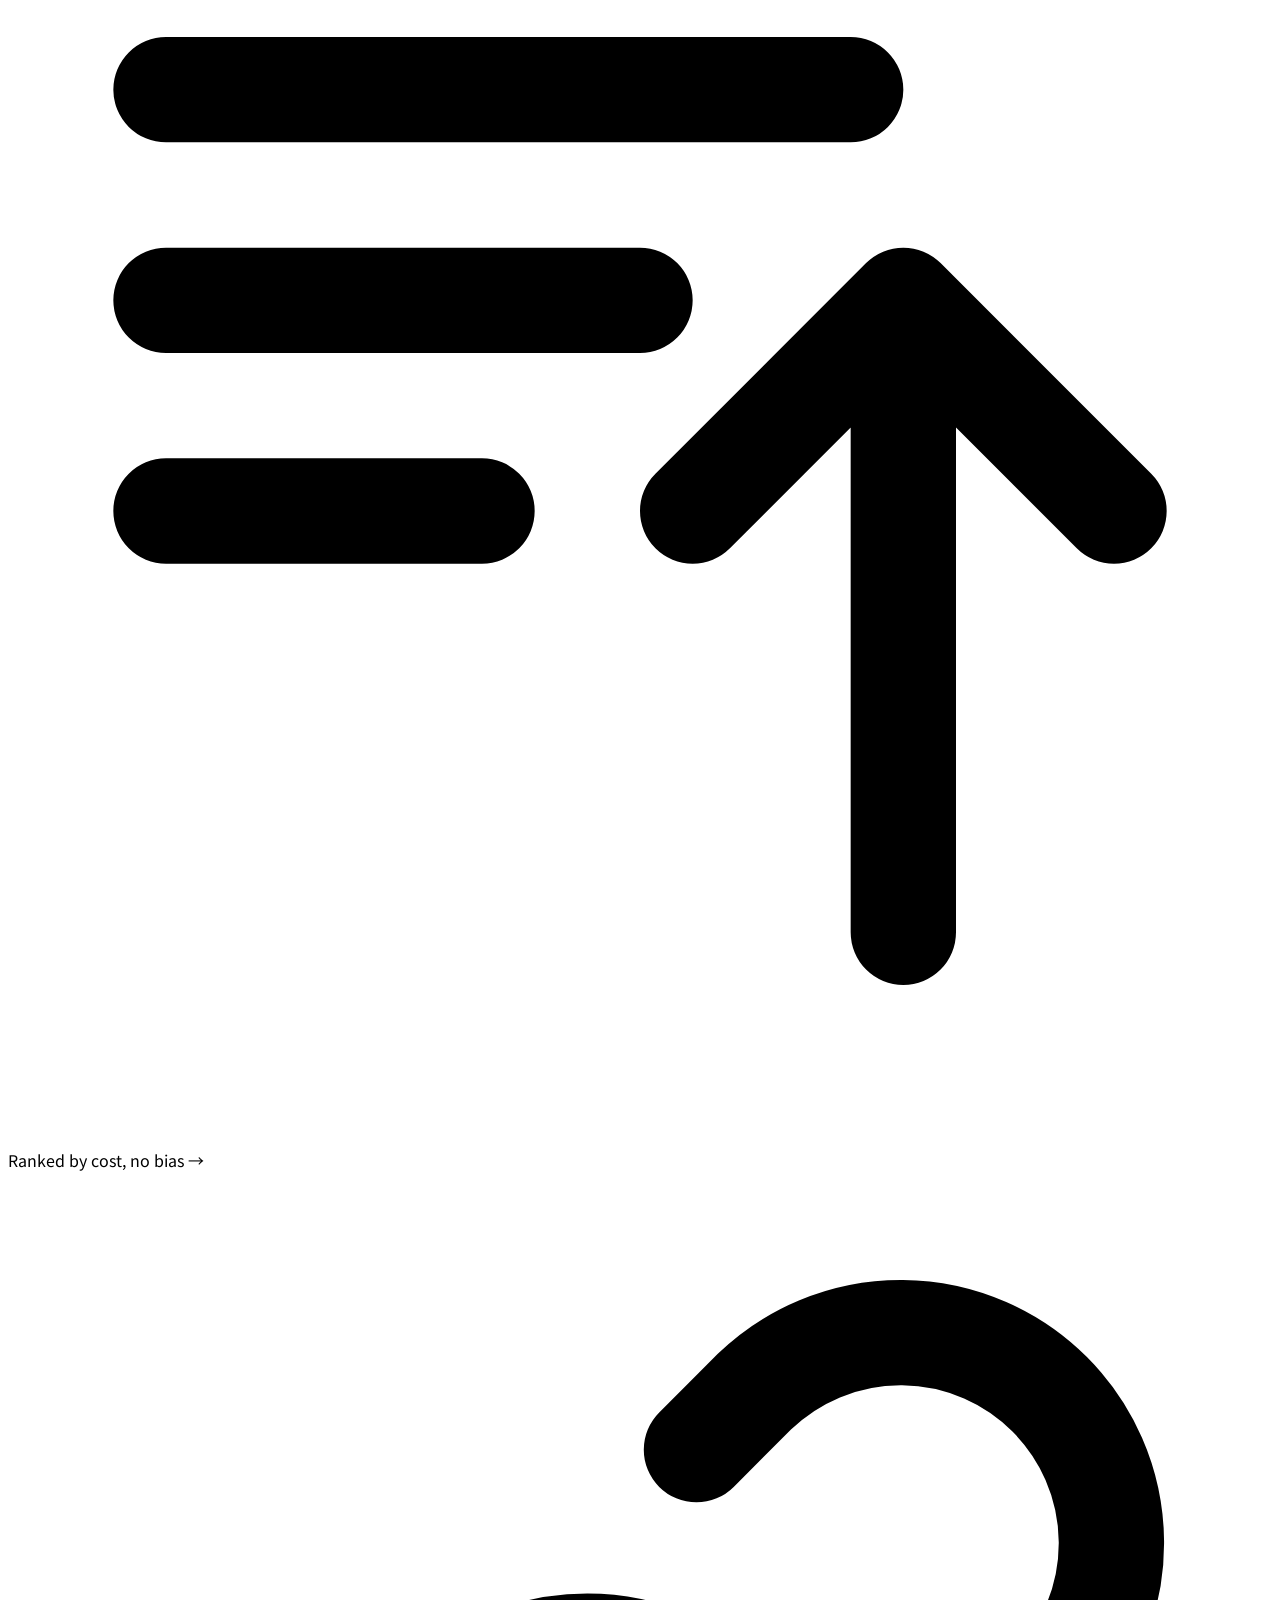
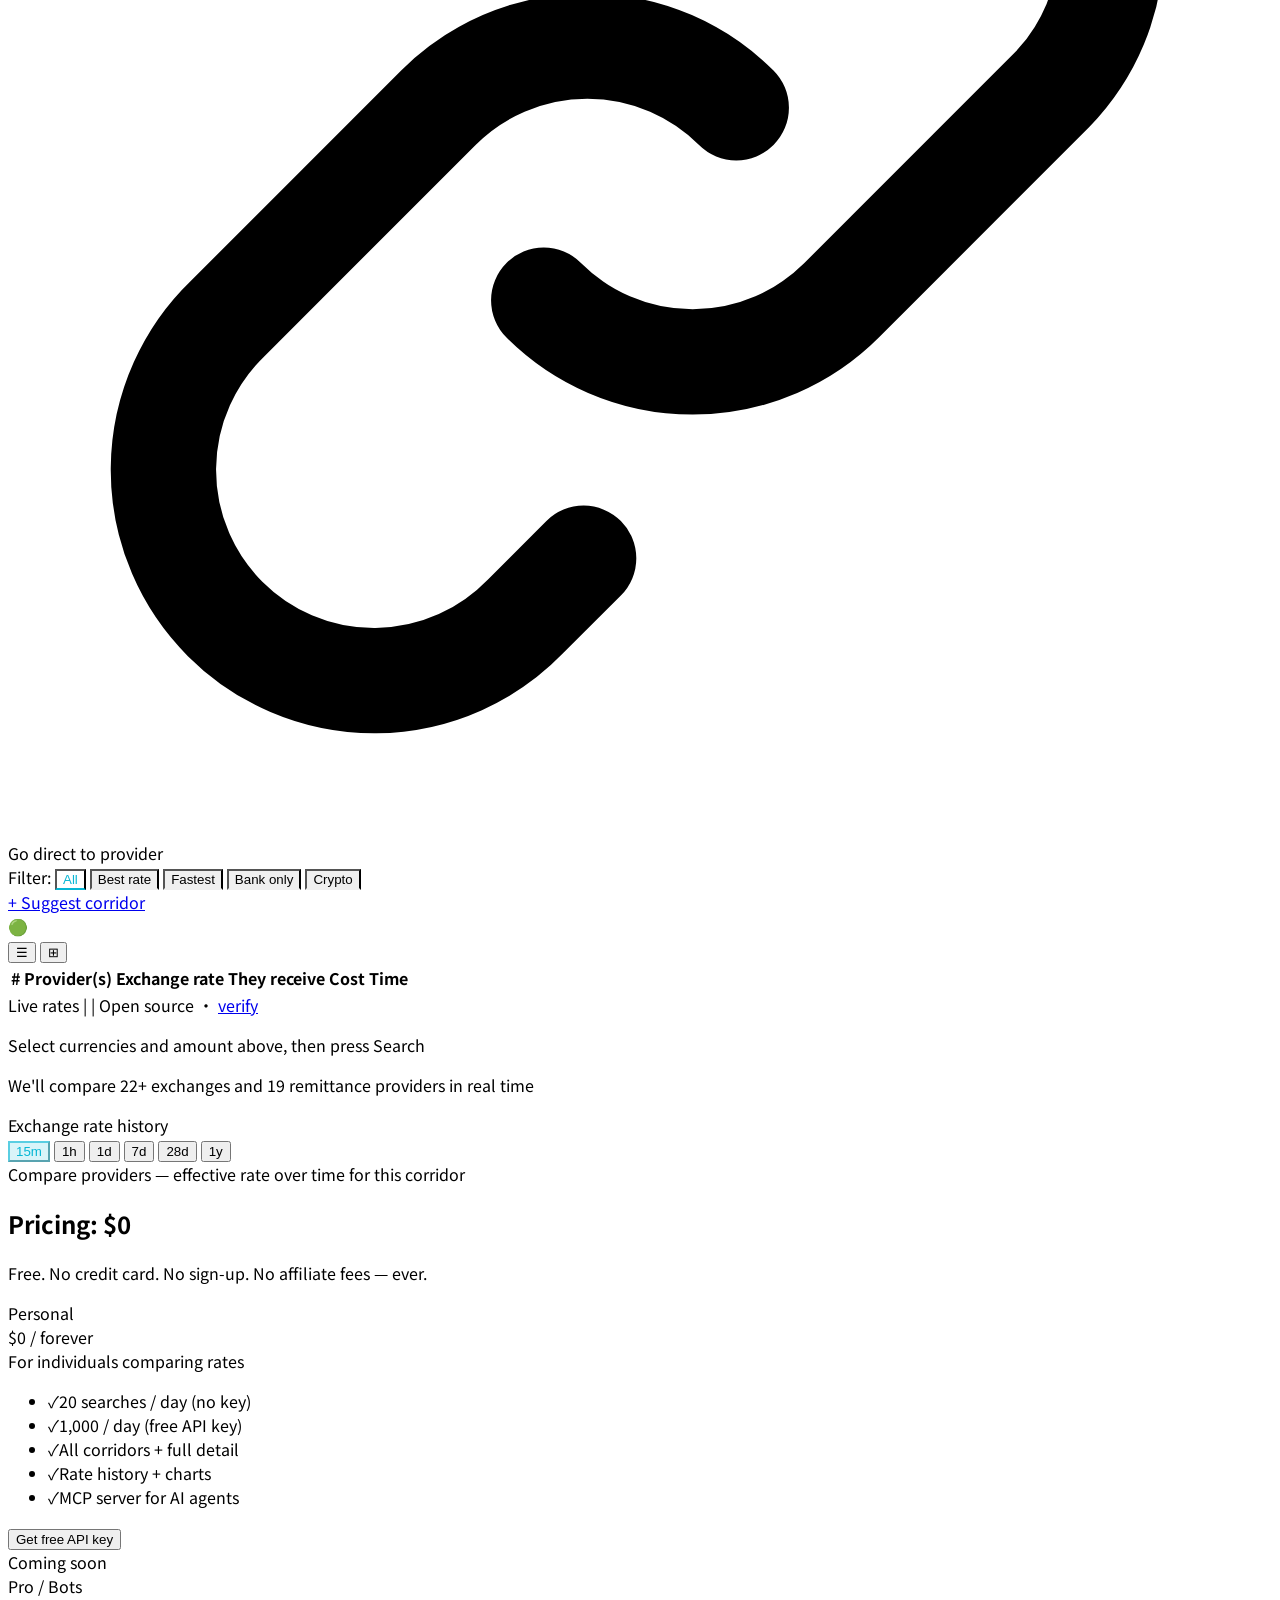
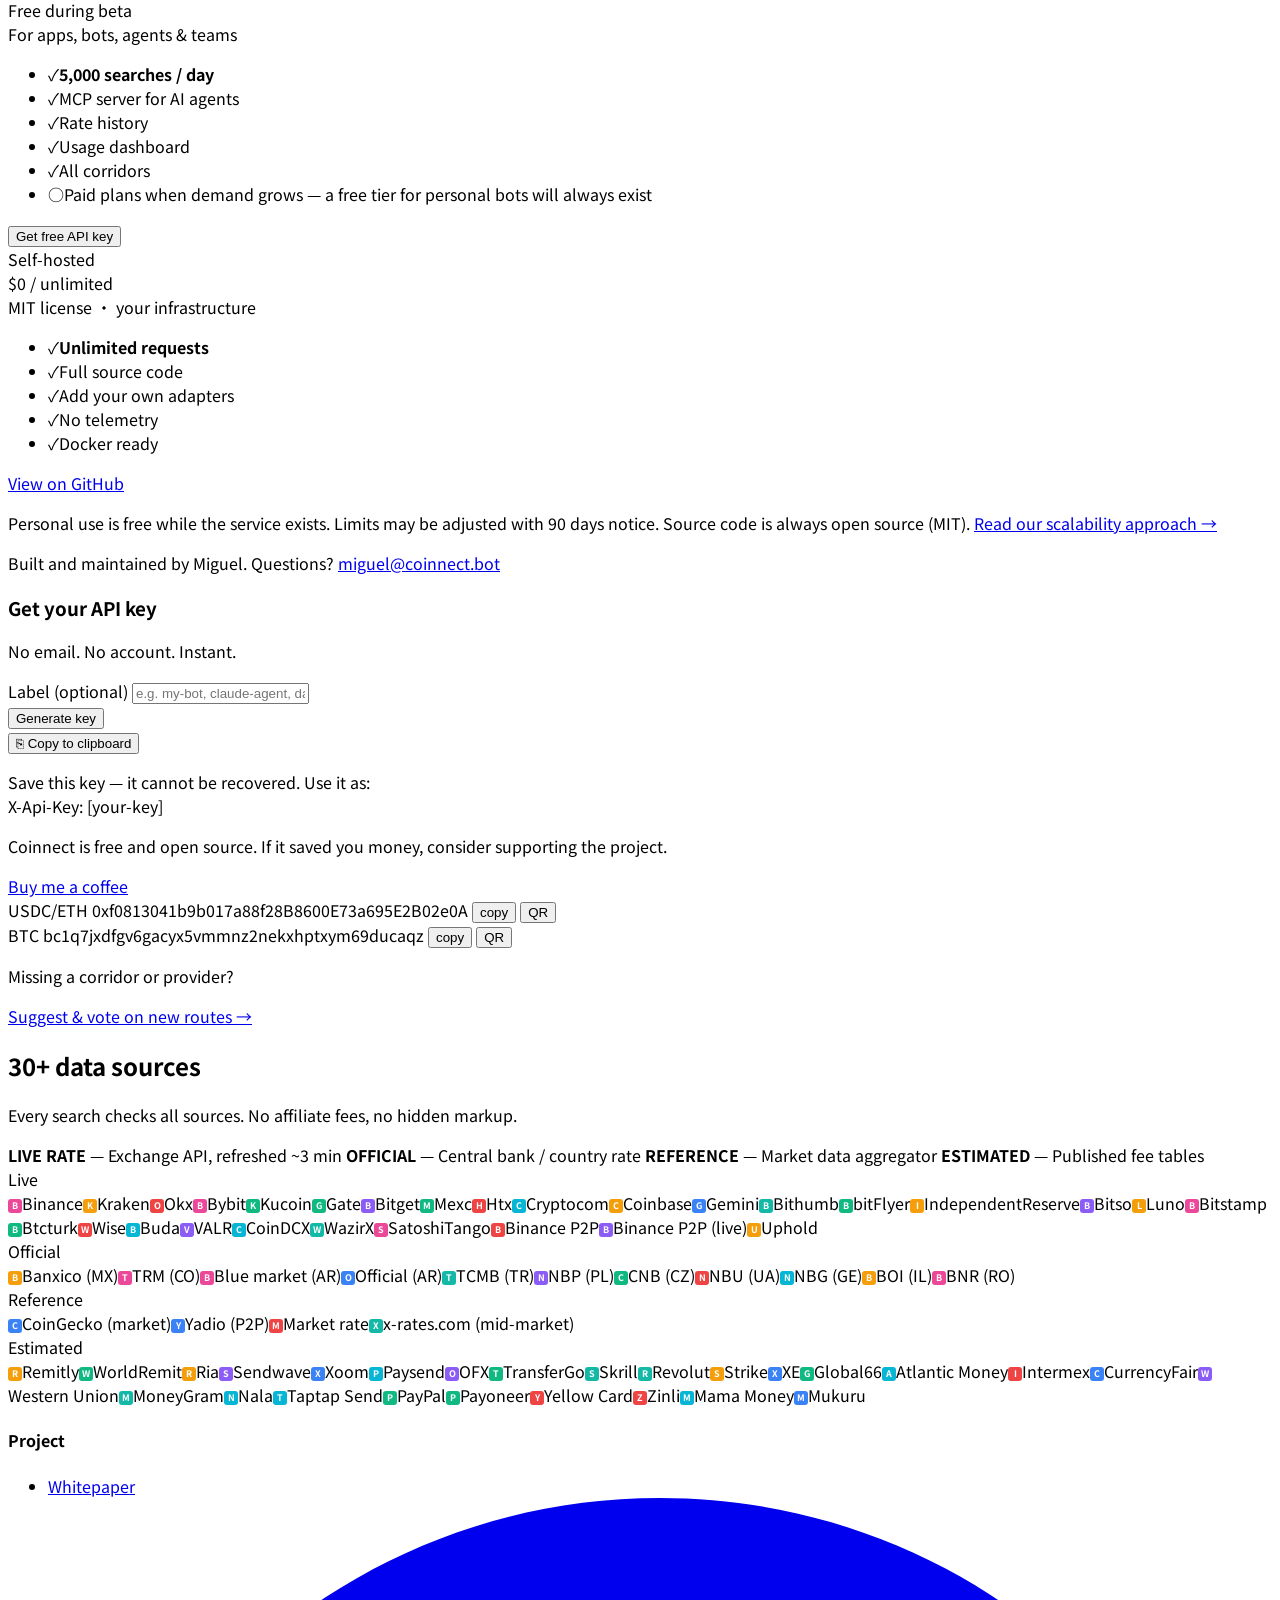
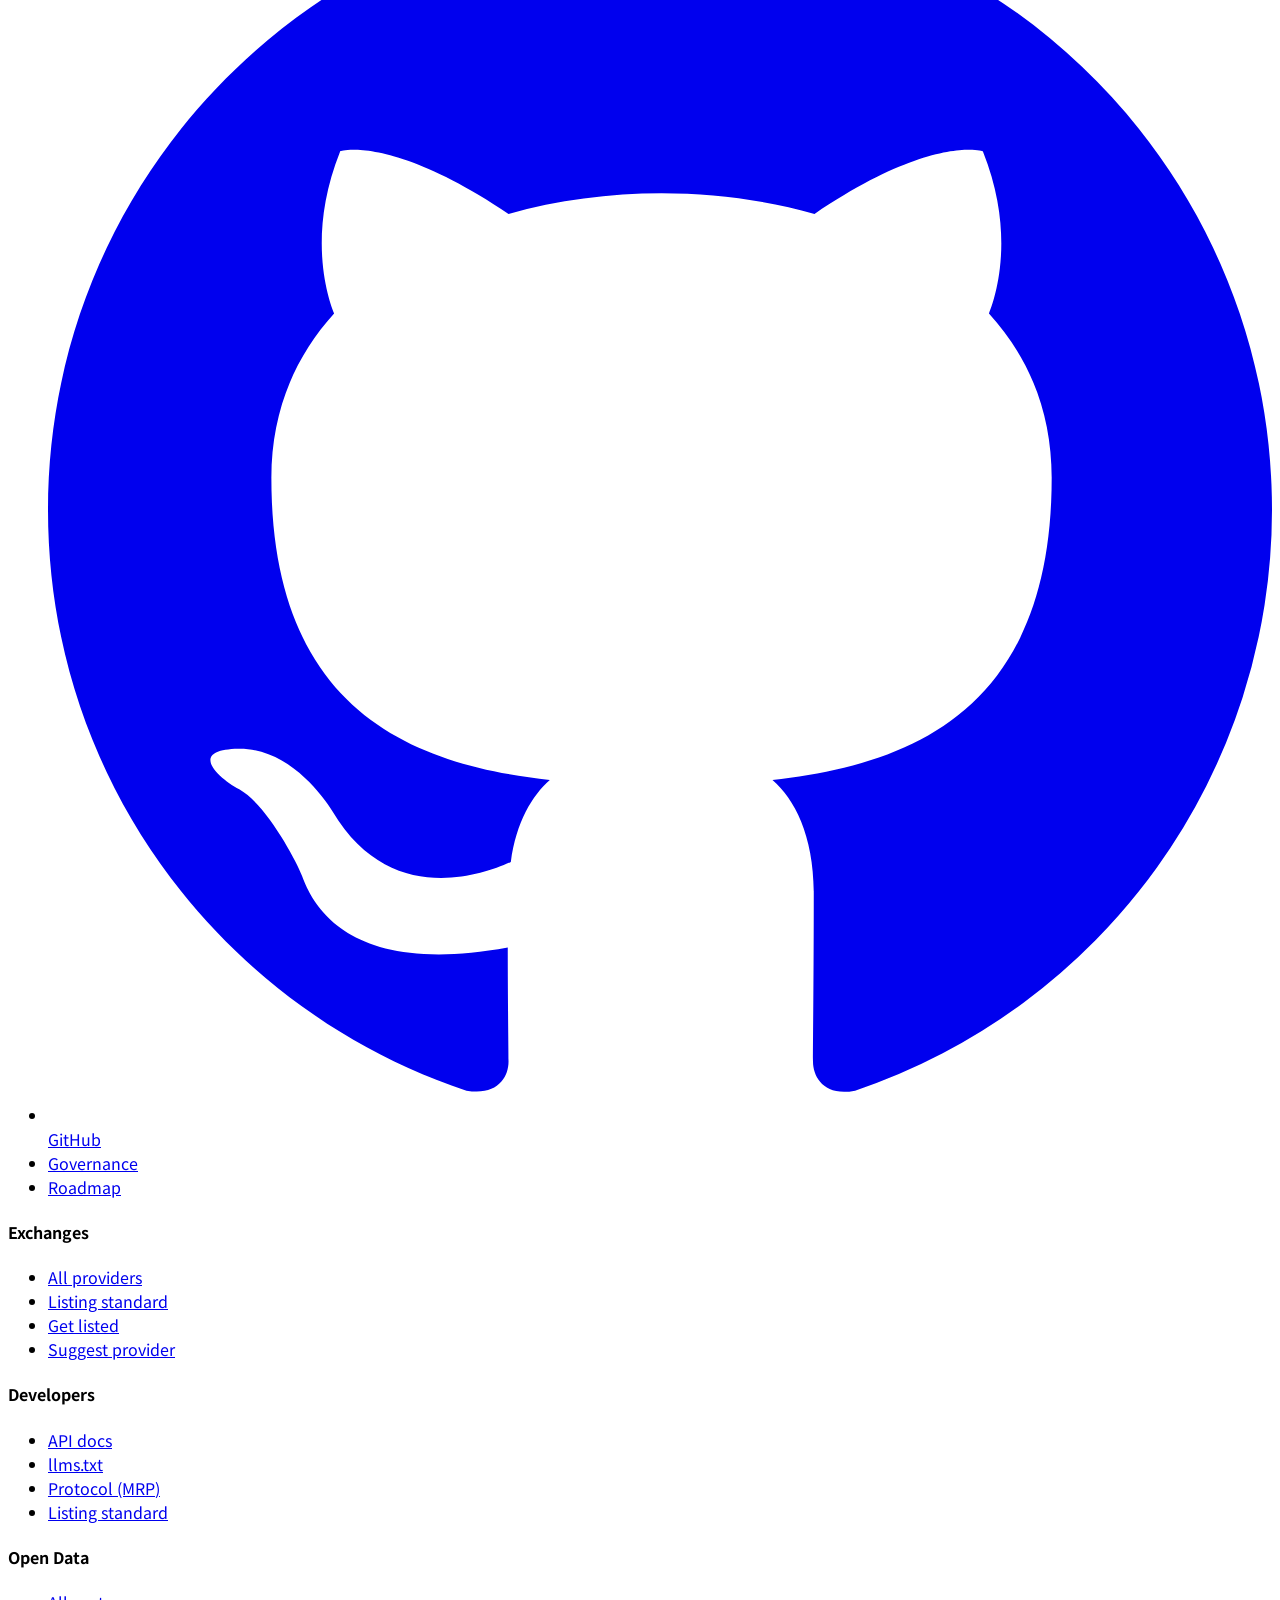
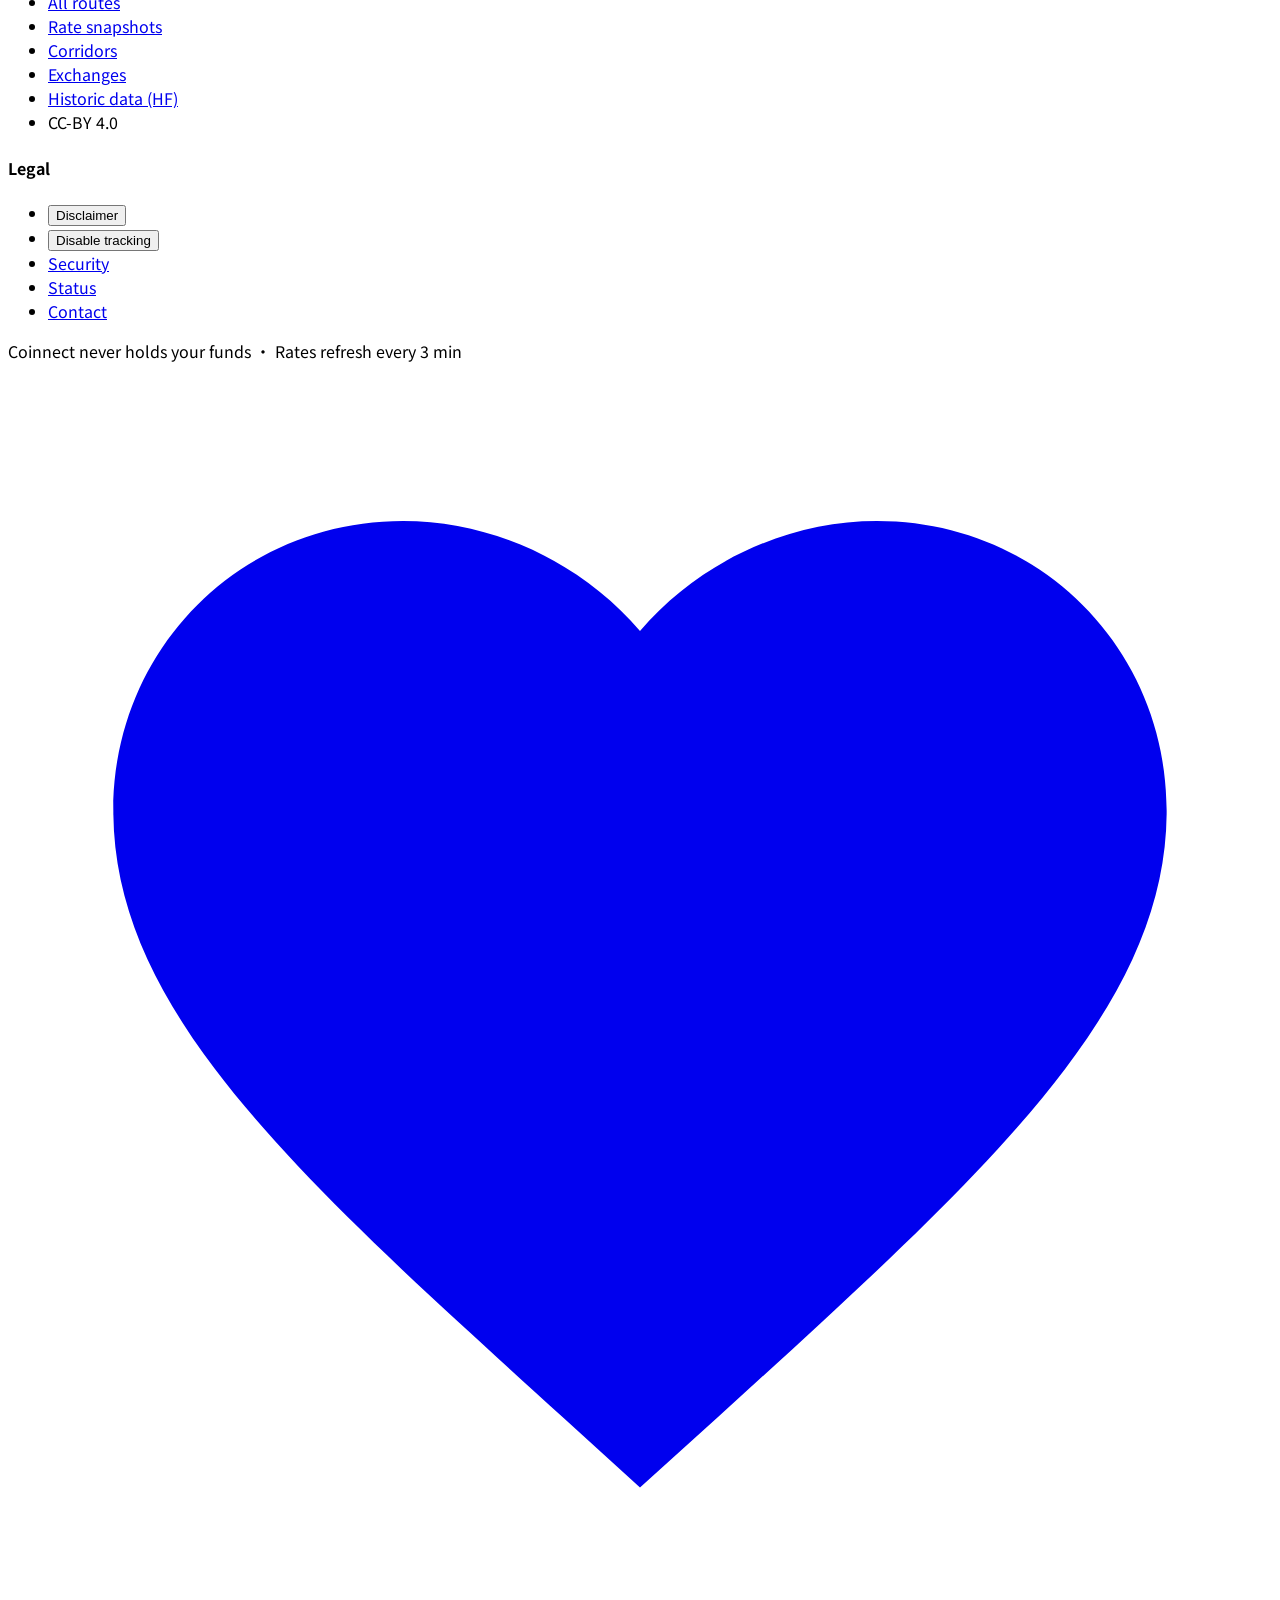
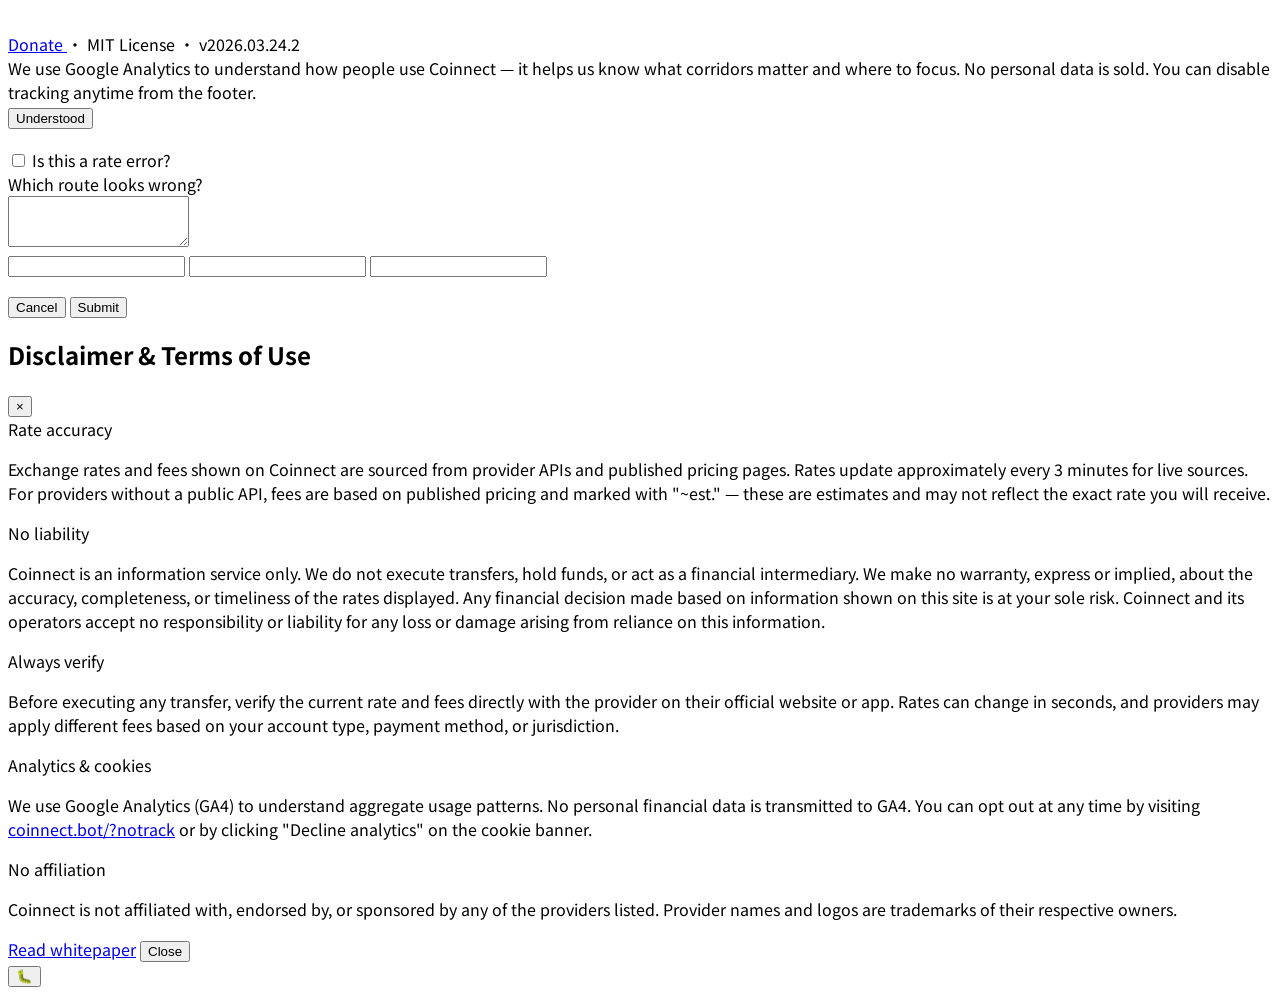
==== commit 0b7d2ce5: "v2026.03.24.2: sticky header, backup system, HF fix, version bump - Sticky header: compacts on scrol" ====
--- a/src/coinnect/static/index.html
+++ b/src/coinnect/static/index.html
@@ -5,6 +5,11 @@
   <meta name="viewport" content="width=device-width, initial-scale=1.0">
   <title>Coinnect — The free open map for global money</title>
   <meta name="description" content="Find the best rate to move money anywhere. Free API for humans and AI agents. Mission-driven, no affiliate fees.">
+
+  <!-- Fonts: CJK support for zh-CN/zh-TW/ja -->
+  <link rel="preconnect" href="https://fonts.googleapis.com">
+  <link rel="preconnect" href="https://fonts.gstatic.com" crossorigin>
+  <link rel="stylesheet" href="https://fonts.googleapis.com/css2?family=Noto+Sans+SC:wght@400;700&family=Noto+Sans+TC:wght@400;700&display=swap" media="print" onload="this.media='all'">
 
   <!-- Favicon -->
   <link rel="icon" type="image/svg+xml" href="/static/logo.svg">
@@ -102,7 +107,7 @@
       --border: #374151;
       --radius: 12px;
     }
-    body{font-family:'Inter',system-ui,sans-serif;}
+    body{font-family:'Inter','Noto Sans SC','Noto Sans TC',system-ui,-apple-system,'Segoe UI',sans-serif;}
     .gradient-text{background:linear-gradient(135deg,#06b6d4,#3b82f6);-webkit-background-clip:text;-webkit-text-fill-color:transparent;}
     .btc-text{background:linear-gradient(135deg,#F7931A,#f59e0b);-webkit-background-clip:text;-webkit-text-fill-color:transparent;}
     .step-line::before{content:'';position:absolute;left:11px;top:24px;bottom:-8px;width:2px;background:#d1d5db;}
@@ -137,13 +142,33 @@
     /* Pill badge */
     .pill{display:inline-flex;align-items:center;gap:.3rem;font-size:.65rem;font-weight:600;letter-spacing:.05em;padding:.2rem .55rem;border-radius:9999px;border-width:1px;}
     #heroDemo{transition:opacity 0.3s ease;}
+    /* Sticky header compact state */
+    header{transition:padding .25s ease, box-shadow .25s ease, backdrop-filter .25s ease;}
+    header .header-inner{transition:height .25s ease;}
+    header #langPicker,header #navDonate,header #navApiKey,header .whitepaper-link{transition:opacity .25s ease, transform .25s ease;}
+    header.header-compact{
+      backdrop-filter:blur(12px);-webkit-backdrop-filter:blur(12px);
+      background:rgba(255,255,255,.85);
+      border-bottom-color:rgba(229,231,235,.7);
+      box-shadow:0 1px 3px rgba(0,0,0,.06);
+    }
+    .dark header.header-compact{
+      background:rgba(17,24,39,.85);
+      border-bottom-color:rgba(55,65,81,.7);
+      box-shadow:0 1px 3px rgba(0,0,0,.3);
+    }
+    header.header-compact .header-inner{height:2.75rem;}
+    header.header-compact #langPicker,
+    header.header-compact #navDonate,
+    header.header-compact #navApiKey,
+    header.header-compact .whitepaper-link{opacity:0;pointer-events:none;transform:translateY(-4px);width:0;overflow:hidden;padding:0;margin:0;}
   </style>
 </head>
 <body class="bg-gray-50 dark:bg-gray-950 text-gray-900 dark:text-gray-100 min-h-screen transition-colors duration-200">
 
 <!-- ── Header ────────────────────────────────────────────────────────────── -->
 <header class="bg-white dark:bg-gray-900 border-b border-gray-200 dark:border-gray-800 sticky top-0 z-20">
-  <div class="max-w-5xl mx-auto px-5 h-14 flex items-center justify-between gap-4">
+  <div class="header-inner max-w-5xl mx-auto px-5 h-14 flex items-center justify-between gap-4">
 
     <!-- Logo -->
     <a href="/" class="flex items-center gap-2.5 shrink-0">
@@ -759,7 +784,7 @@
 document.addEventListener('DOMContentLoaded',function(){
   // Wait for exchangeLogo and esc to be defined
   setTimeout(function(){
-    const live=['Binance','Kraken','Okx','Bybit','Kucoin','Gate','Bitget','Mexc','Htx','Cryptocom','Bitso','Luno','Bitstamp','Btcturk','Wise','Buda','VALR','CoinDCX','WazirX','SatoshiTango','Binance P2P','Binance P2P (live)','Uphold'];
+    const live=['Binance','Kraken','Okx','Bybit','Kucoin','Gate','Bitget','Mexc','Htx','Cryptocom','Coinbase','Gemini','Bithumb','bitFlyer','IndependentReserve','Bitso','Luno','Bitstamp','Btcturk','Wise','Buda','VALR','CoinDCX','WazirX','SatoshiTango','Binance P2P','Binance P2P (live)','Uphold'];
     const official=['Banxico (MX)','TRM (CO)','Blue market (AR)','Official (AR)','TCMB (TR)','NBP (PL)','CNB (CZ)','NBU (UA)','NBG (GE)','BOI (IL)','BNR (RO)'];
     const reference=['CoinGecko (market)','Yadio (P2P)','Market rate','x-rates.com (mid-market)'];
     const estimated=['Remitly','WorldRemit','Ria','Sendwave','Xoom','Paysend','OFX','TransferGo','Skrill','Revolut','Strike','XE','Global66','Atlantic Money','Intermex','CurrencyFair','Western Union','MoneyGram','Nala','Taptap Send','PayPal','Payoneer','Yellow Card','Zinli','Mama Money','Mukuru'];
@@ -816,6 +841,24 @@
   },100);
 });
 </script>
+<script>
+// Sticky header: compact on scroll, restore on top
+(function(){
+  const hdr=document.querySelector('header');
+  if(!hdr)return;
+  let ticking=false;
+  window.addEventListener('scroll',function(){
+    if(!ticking){
+      requestAnimationFrame(function(){
+        if(window.scrollY>120){hdr.classList.add('header-compact');}
+        else{hdr.classList.remove('header-compact');}
+        ticking=false;
+      });
+      ticking=true;
+    }
+  },{passive:true});
+})();
+</script>
 
 <footer class="text-xs text-gray-400 dark:text-gray-600 py-8 border-t border-gray-100 dark:border-gray-800">
   <div class="max-w-5xl mx-auto px-4 grid grid-cols-2 gap-x-6 gap-y-5 sm:grid-cols-5 mb-6">
@@ -892,7 +935,7 @@
       <span>·</span>
       <span>MIT License</span>
       <span>·</span>
-      <span class="opacity-50">v2026.03.23.1</span>
+      <span class="opacity-50">v2026.03.24.2</span>
     </div>
   </div>
 </footer>
@@ -1178,10 +1221,27 @@
   return LOCALE_CURRENCY[lang]||LOCALE_CURRENCY[lang.split('-')[0]]||'MXN';
 }
 
+function prioritizeLocalCurrency(selectEl, currencyCode){
+  // Move the user's local currency to the very top of the dropdown
+  const opt=[...selectEl.options].find(o=>o.value===currencyCode);
+  if(!opt)return;
+  // Create a "Your currency" group at position 0
+  const topGroup=document.createElement('optgroup');
+  topGroup.label='📍 Your currency';
+  const clone=opt.cloneNode(true);
+  topGroup.appendChild(clone);
+  selectEl.insertBefore(topGroup, selectEl.firstChild);
+}
+
 function applyLocaleDefaults(){
   const localCur=getLocalCurrency();
   const fromSel=document.getElementById('from');
   const toSel=document.getElementById('to');
+  // Prioritize local currency at top of both selectors
+  prioritizeLocalCurrency(fromSel, localCur);
+  prioritizeLocalCurrency(toSel, localCur);
+  // Also add USD to top of TO if not already local
+  if(localCur!=='USD')prioritizeLocalCurrency(toSel,'USD');
   // Default: USD → local currency, $100
   fromSel.value='USD';
   const opt=[...toSel.options].find(o=>o.value===localCur);
@@ -1803,7 +1863,7 @@
       </div>
       <details class="group">
         <summary class="flex items-center justify-between px-5 py-2.5 border-t border-gray-100 dark:border-gray-800 hover:bg-gray-50 dark:hover:bg-gray-800/50 transition-colors select-none">
-          <span class="text-xs text-gray-400">${t('steps_reqs')}</span>
+          <span class="text-[10px] text-gray-400 uppercase tracking-wide font-medium">${t('steps_reqs')}</span>
           <span class="text-gray-400 text-xs transition-transform group-open:rotate-180">▼</span>
         </summary>
         <div class="px-5 pb-4">
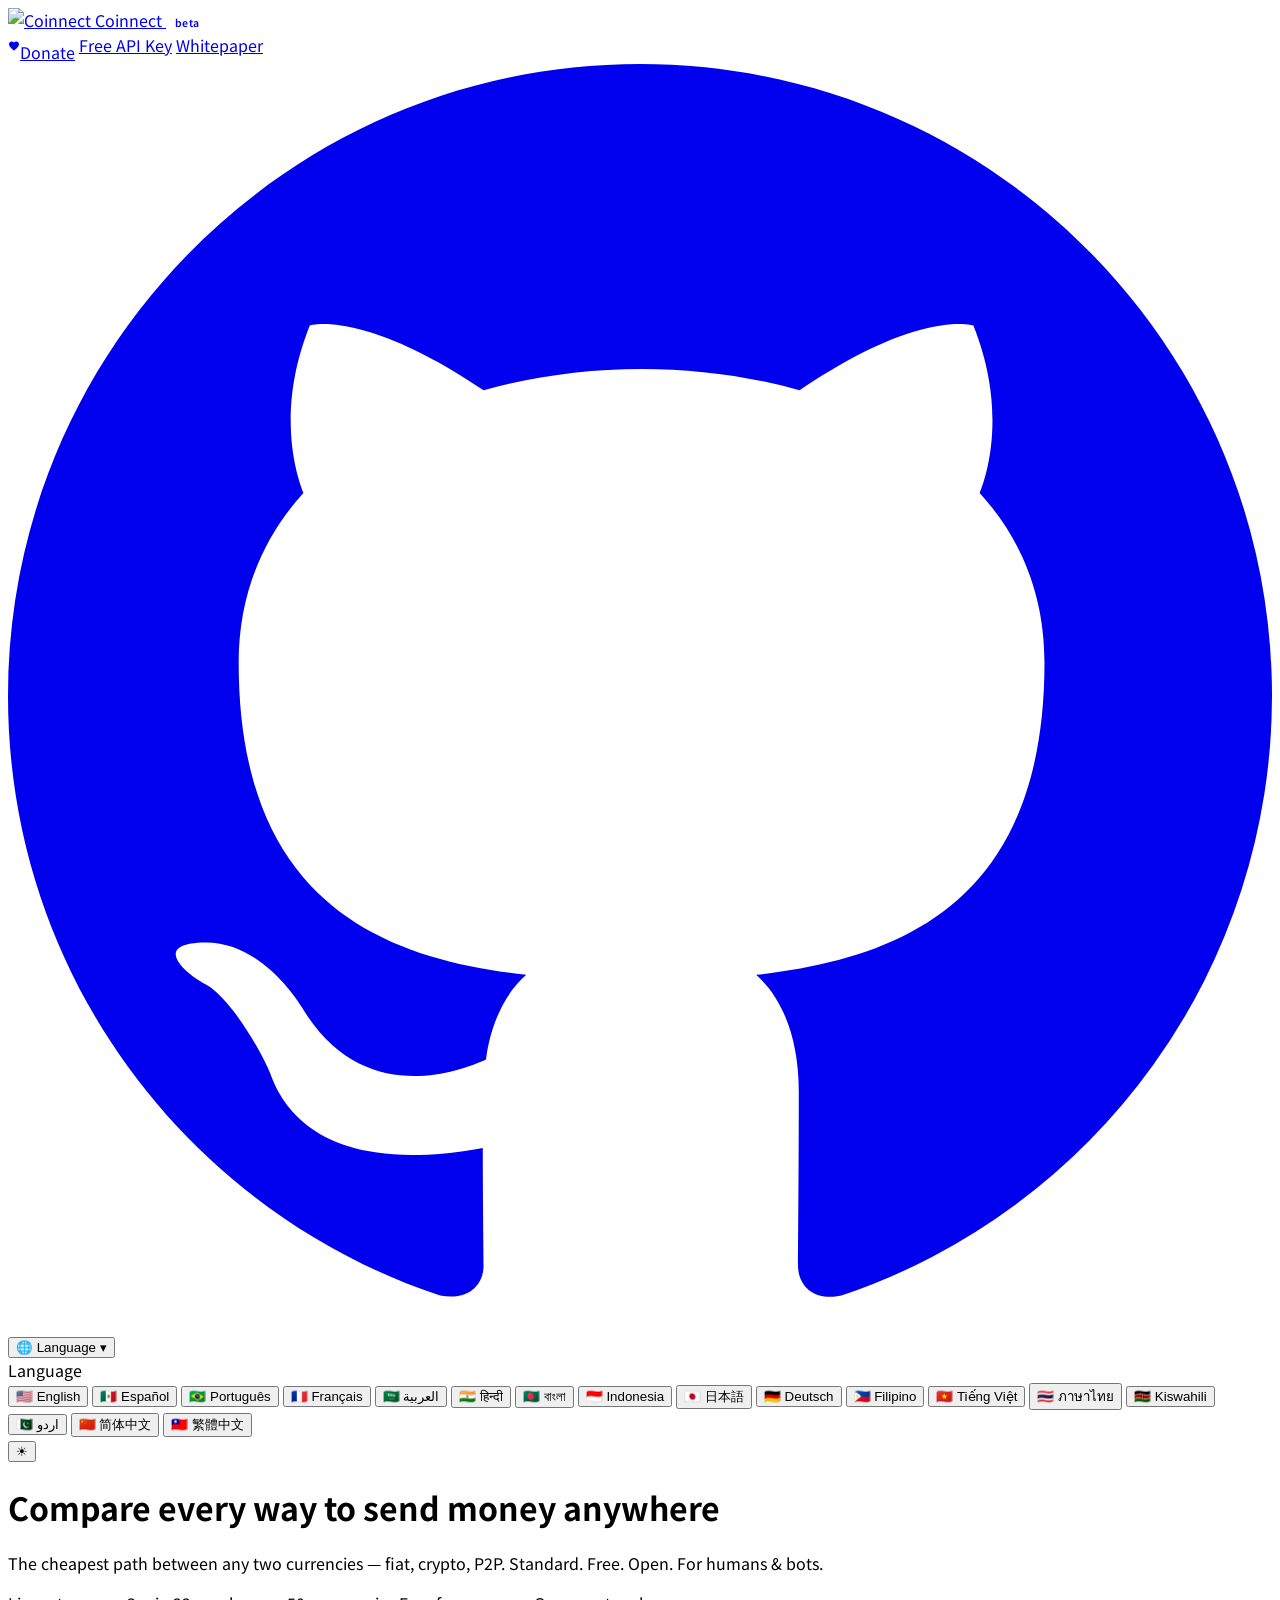
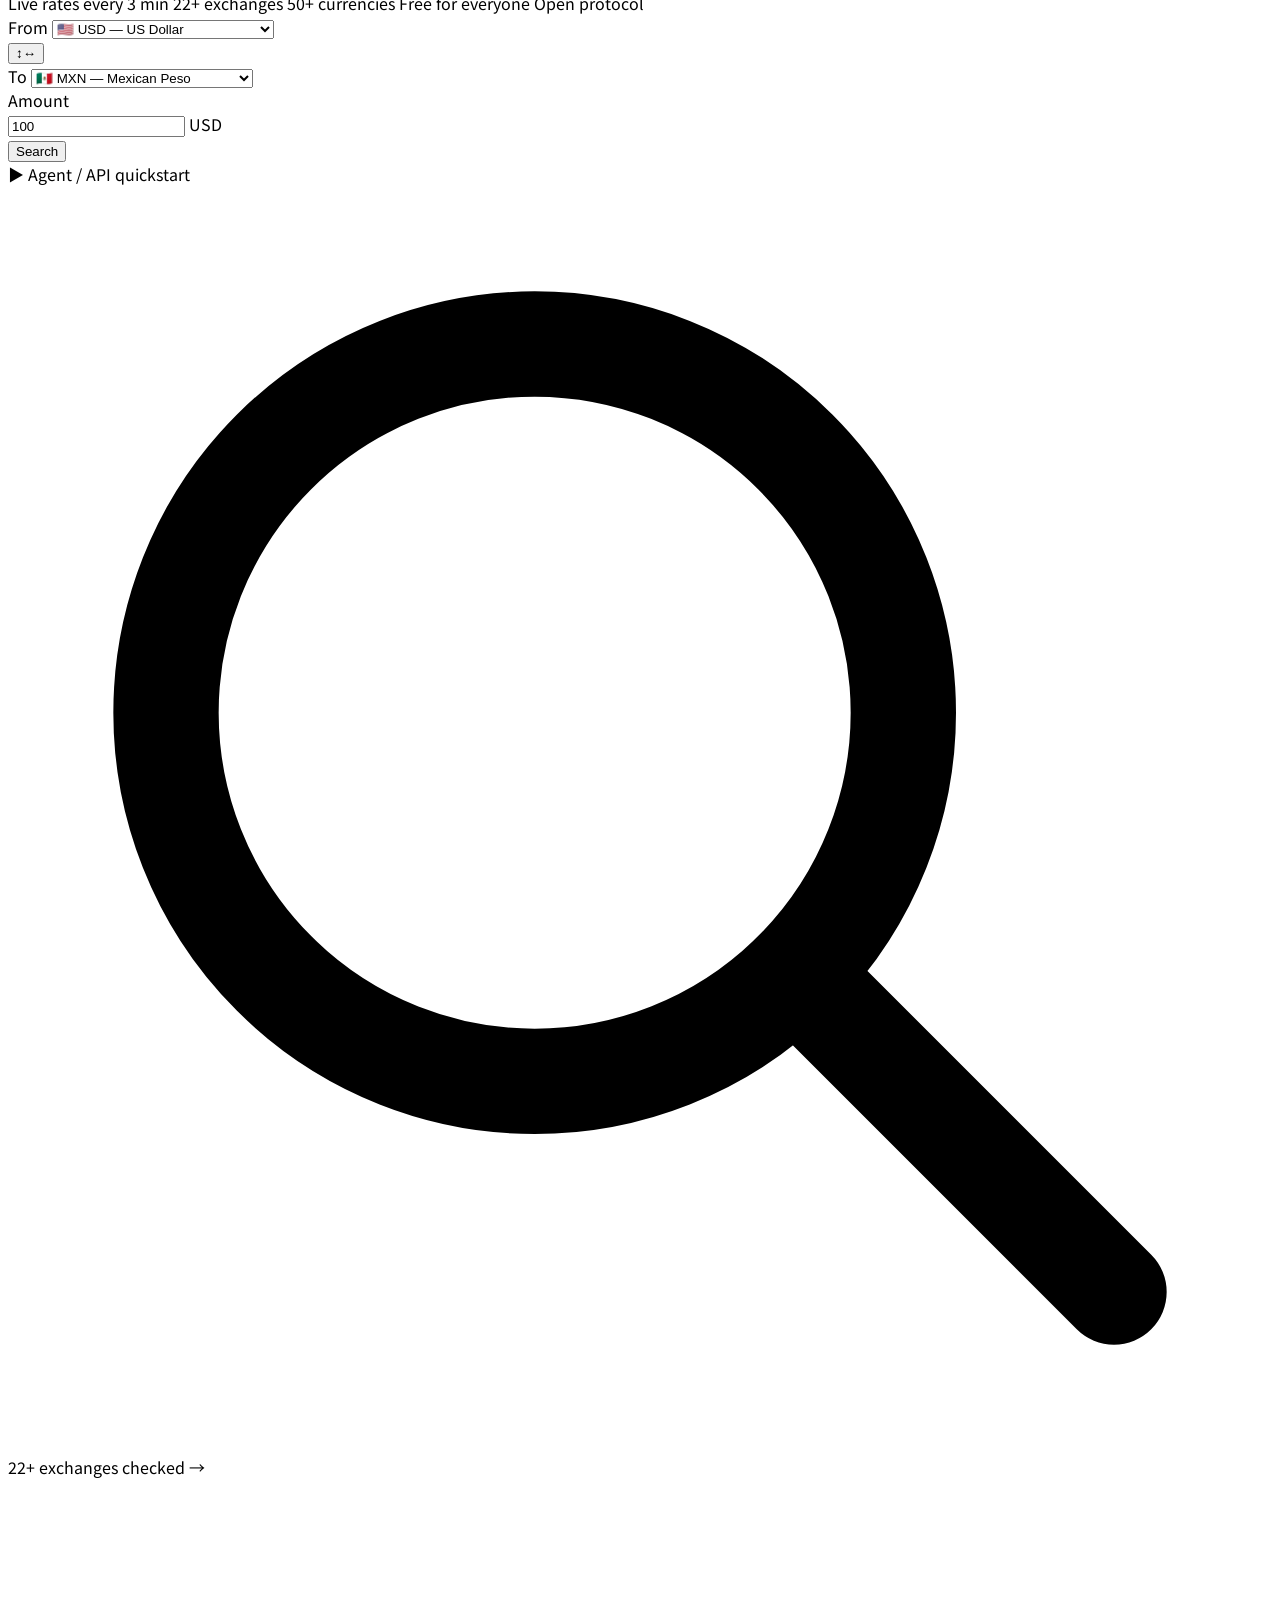
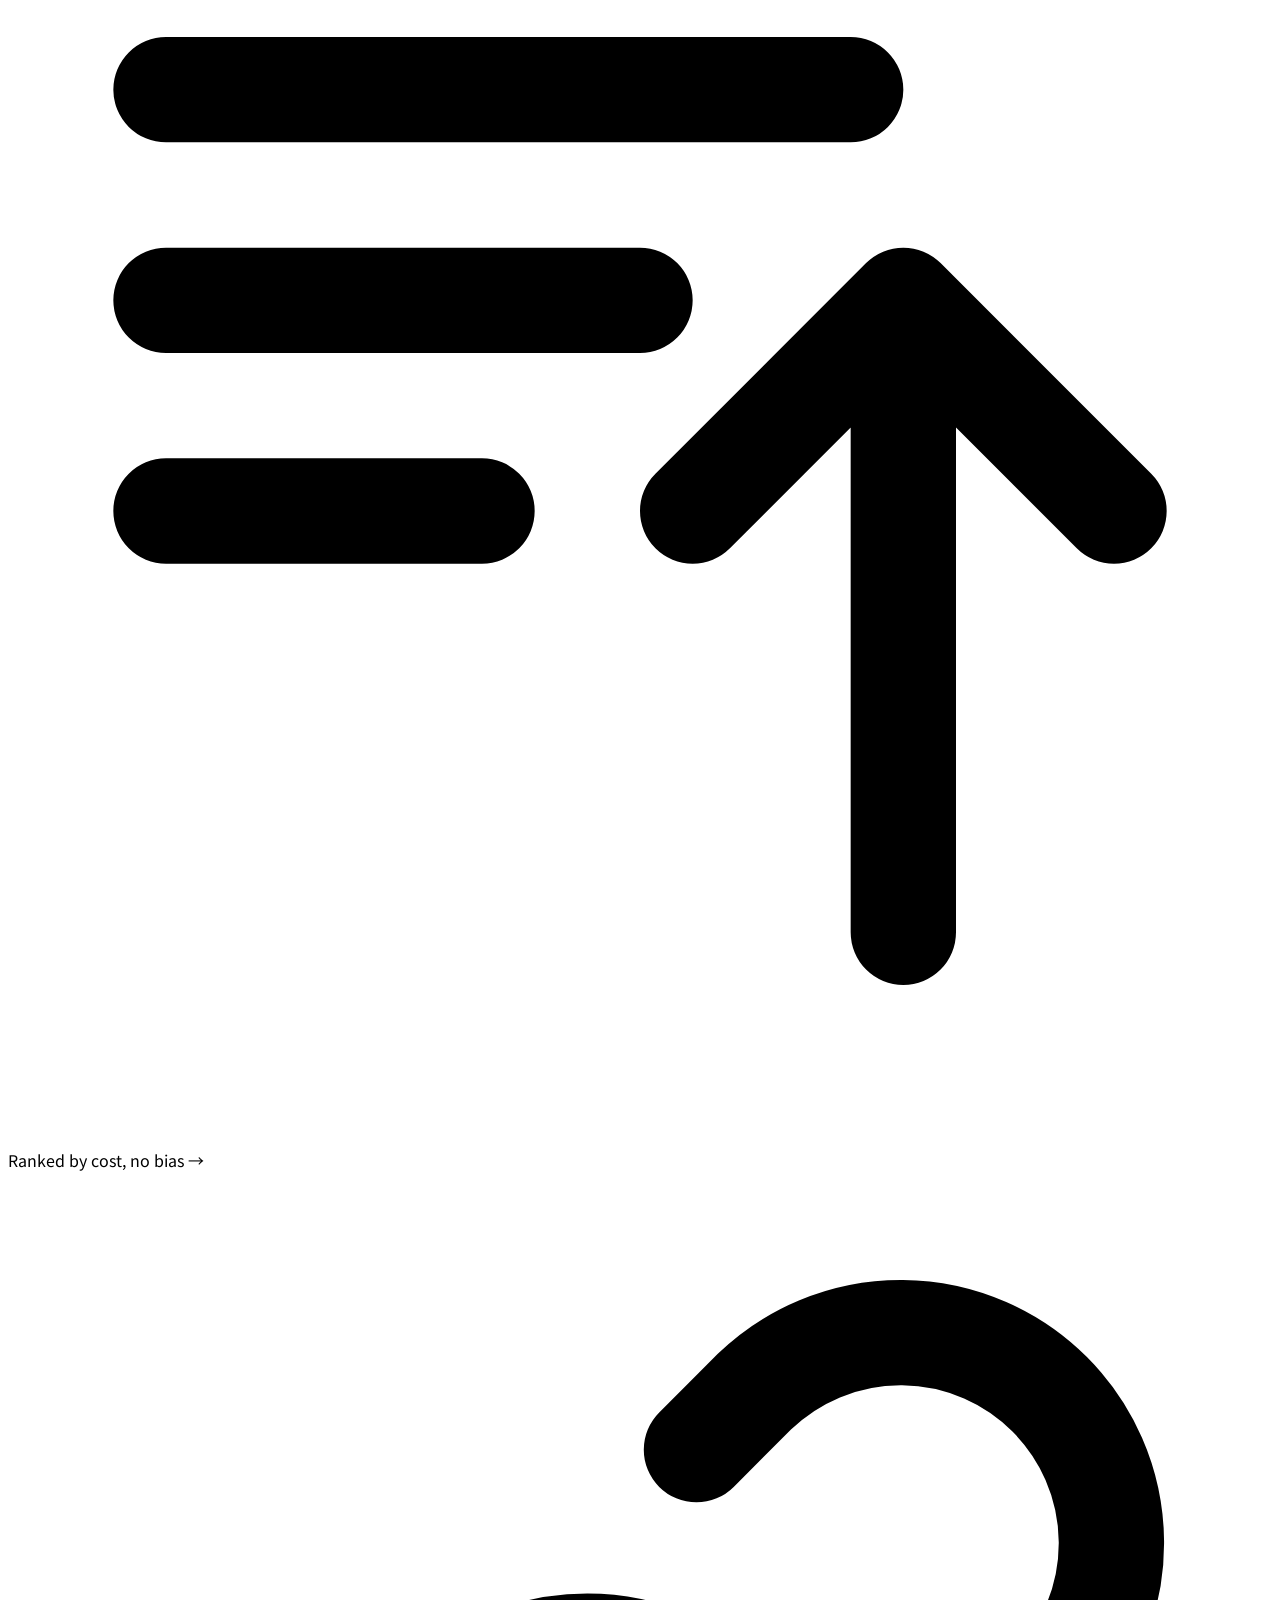
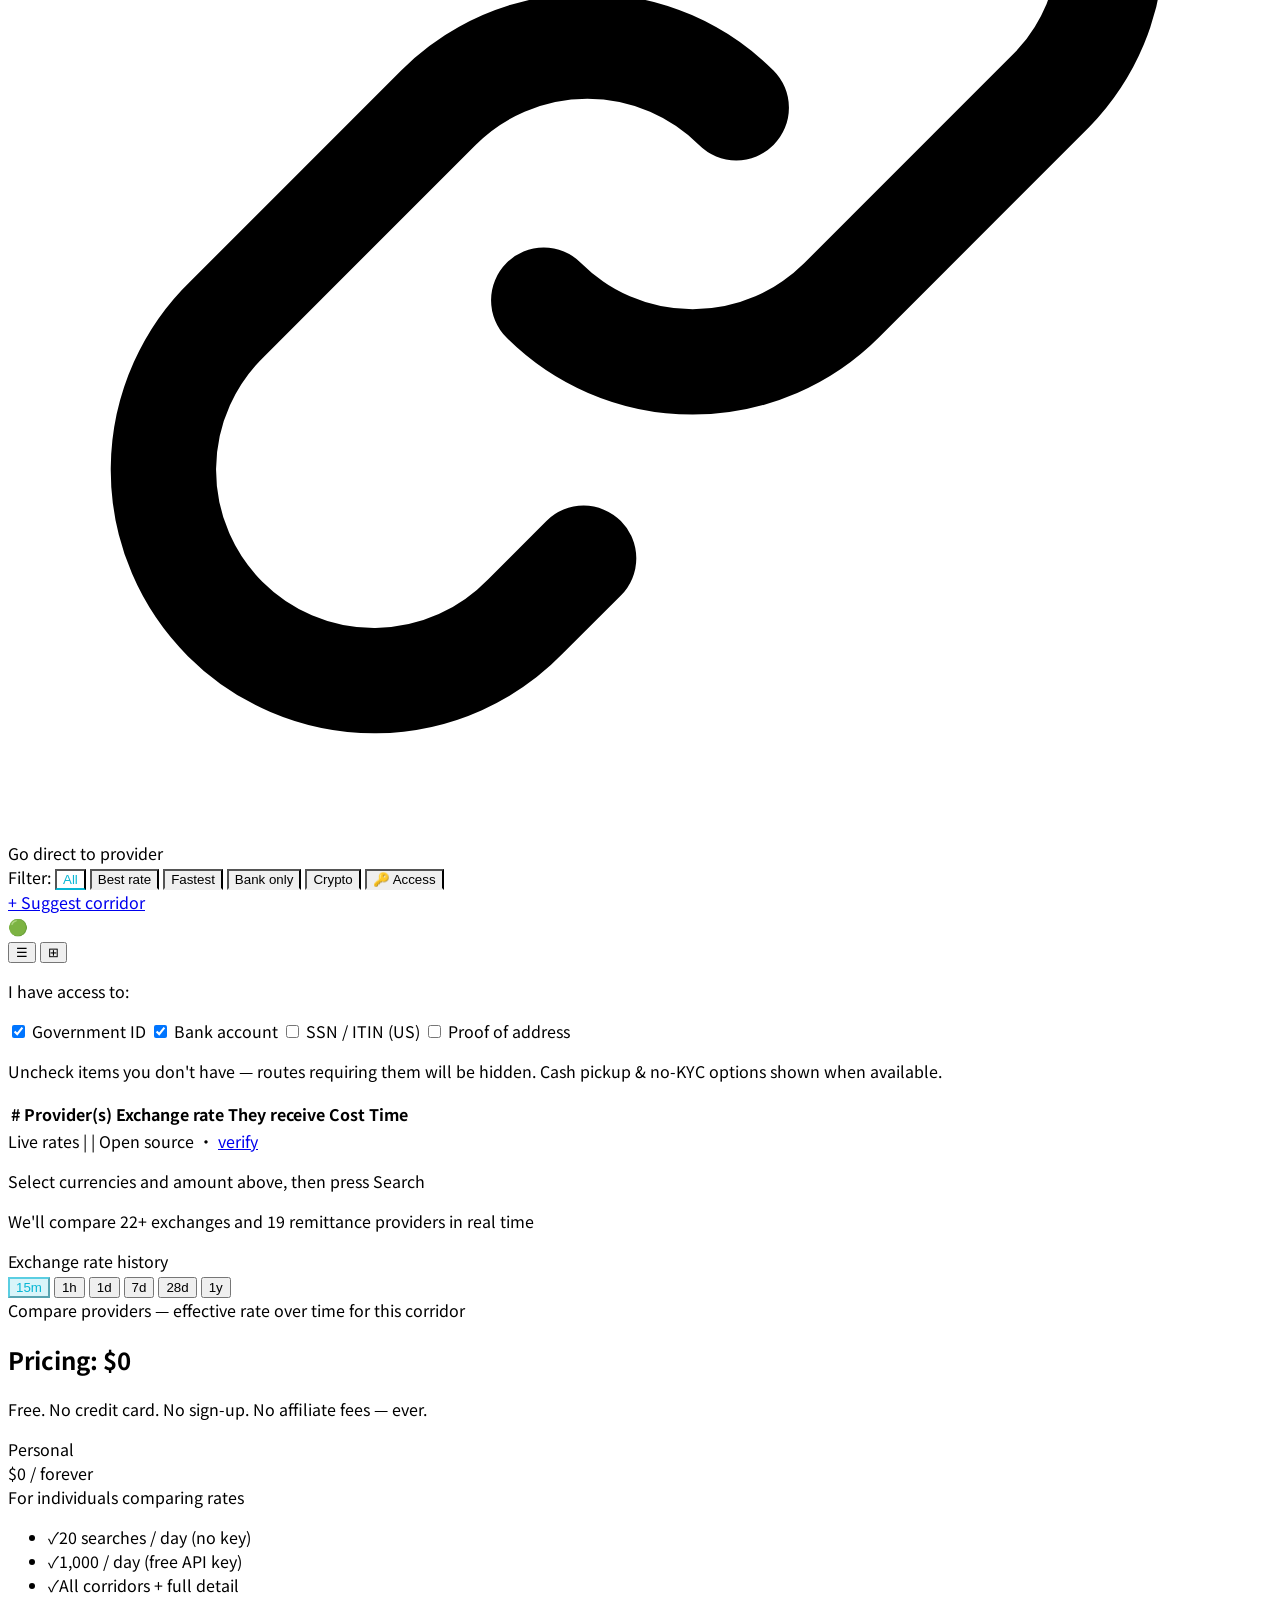
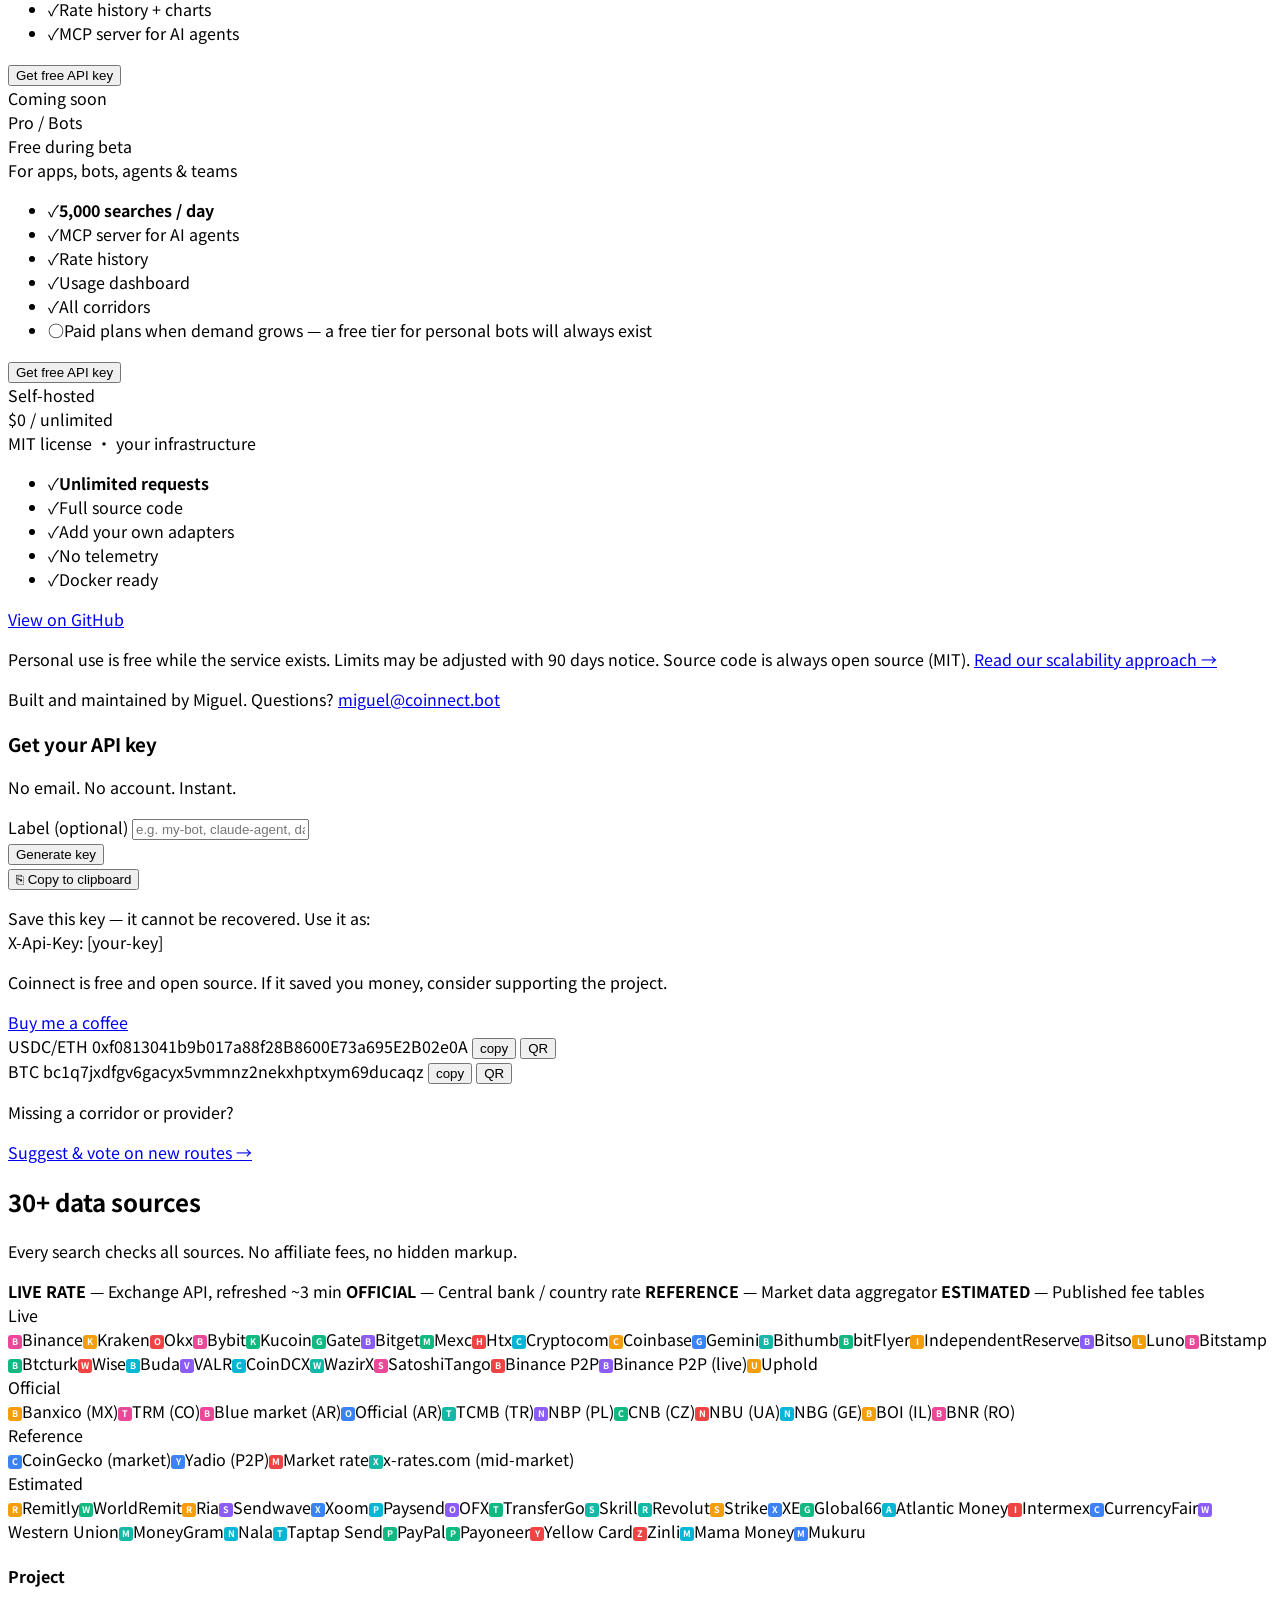
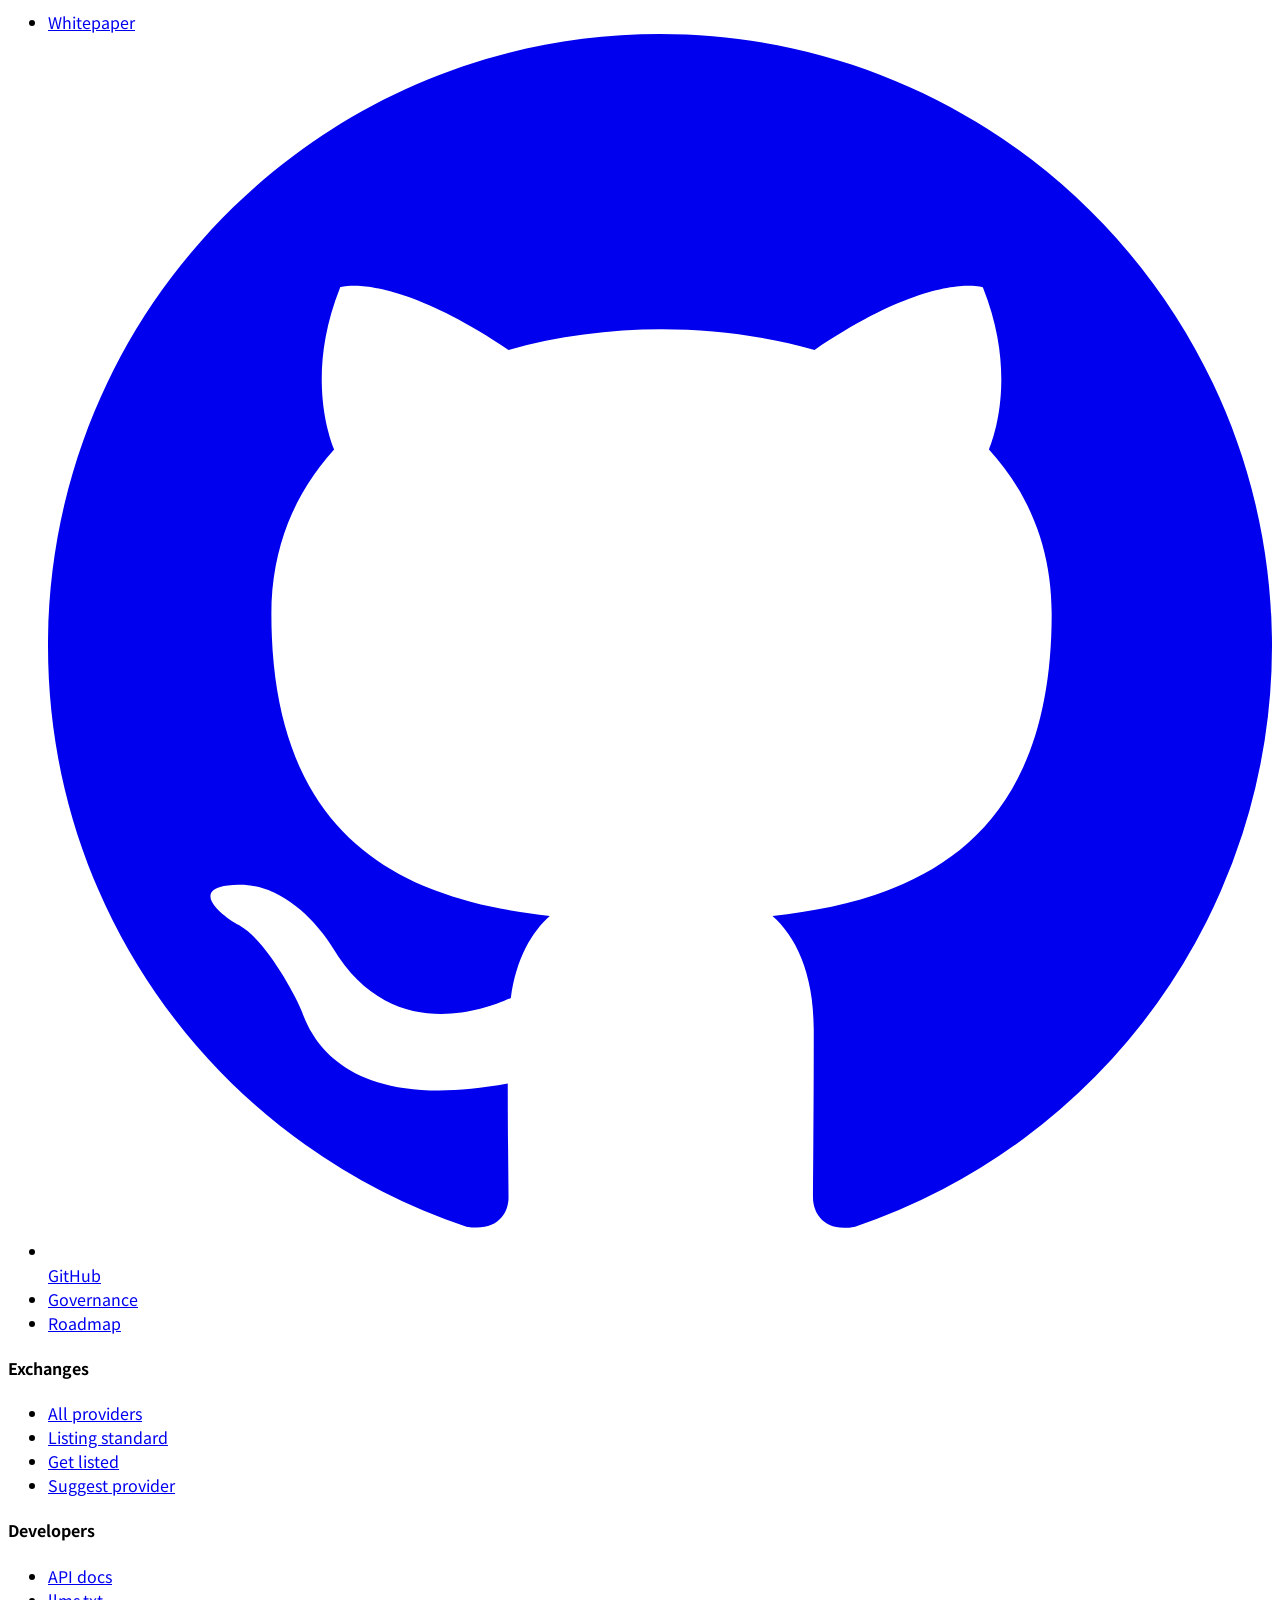
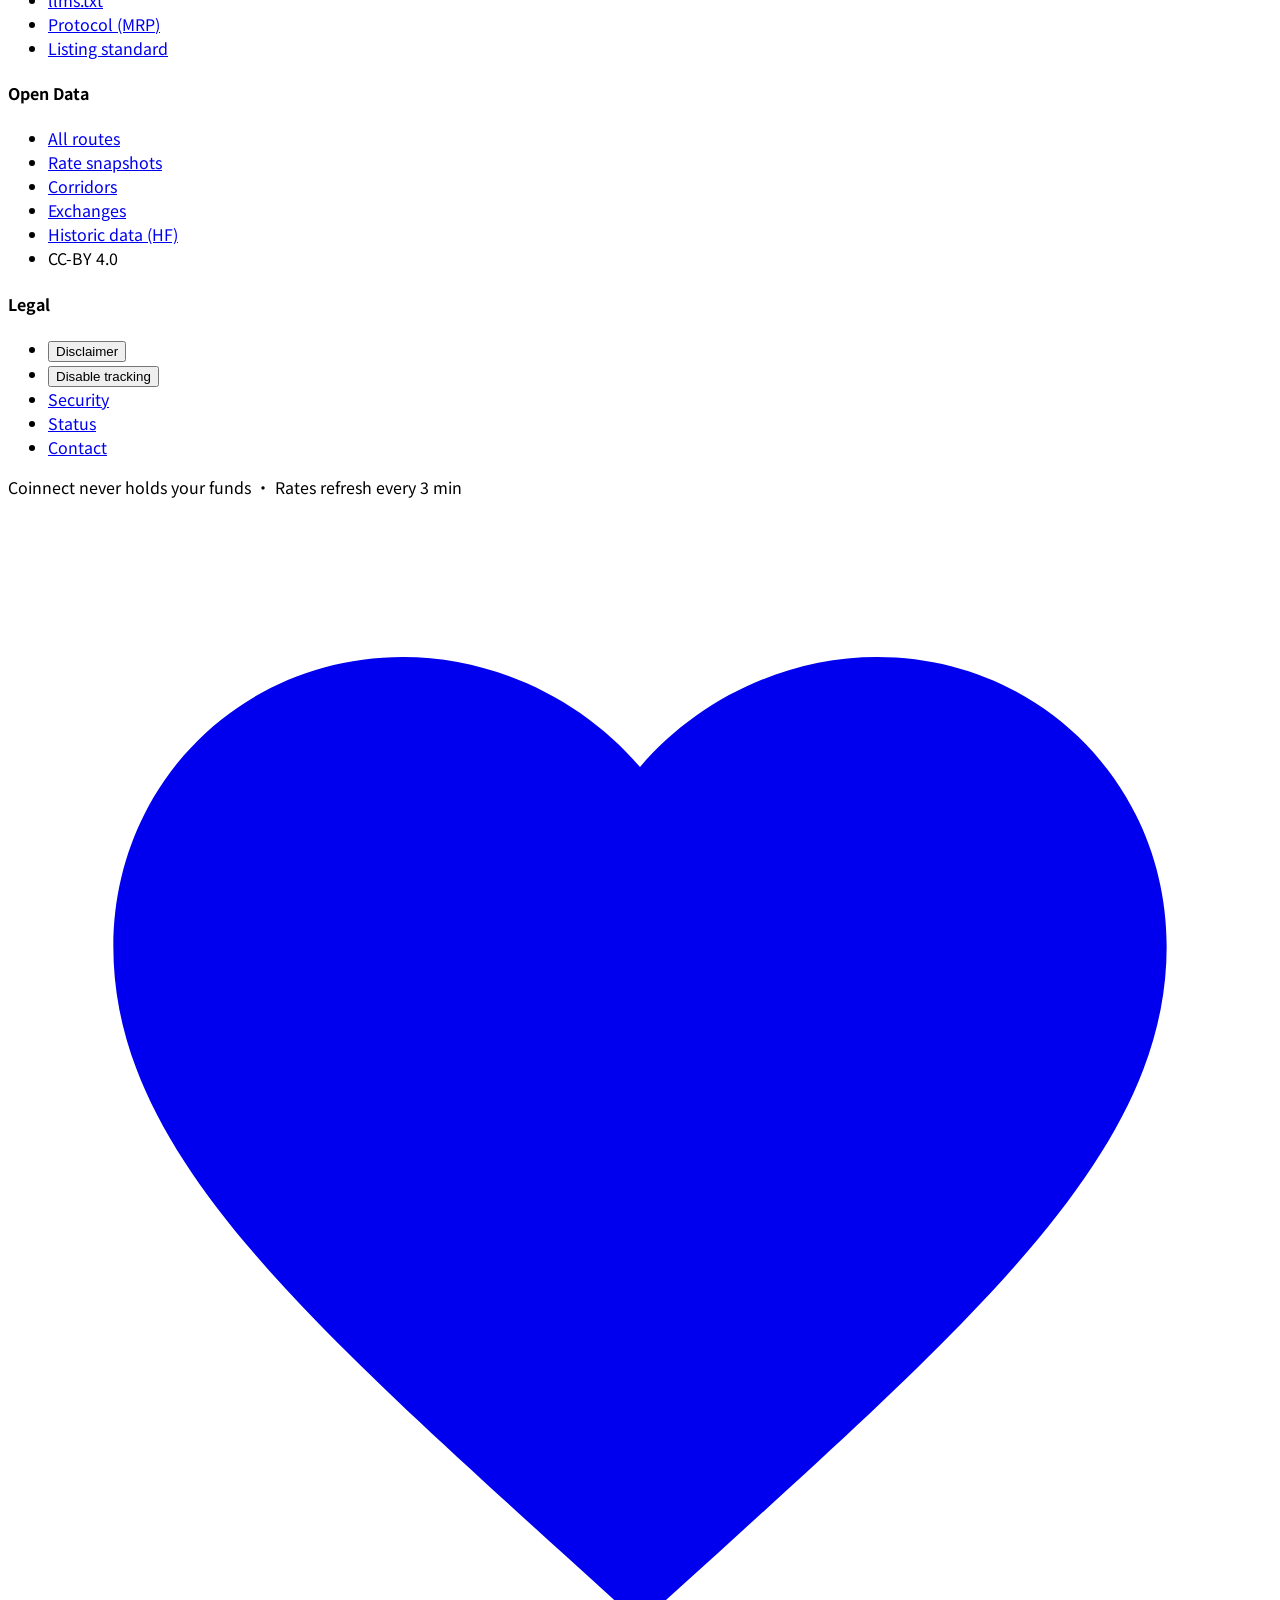
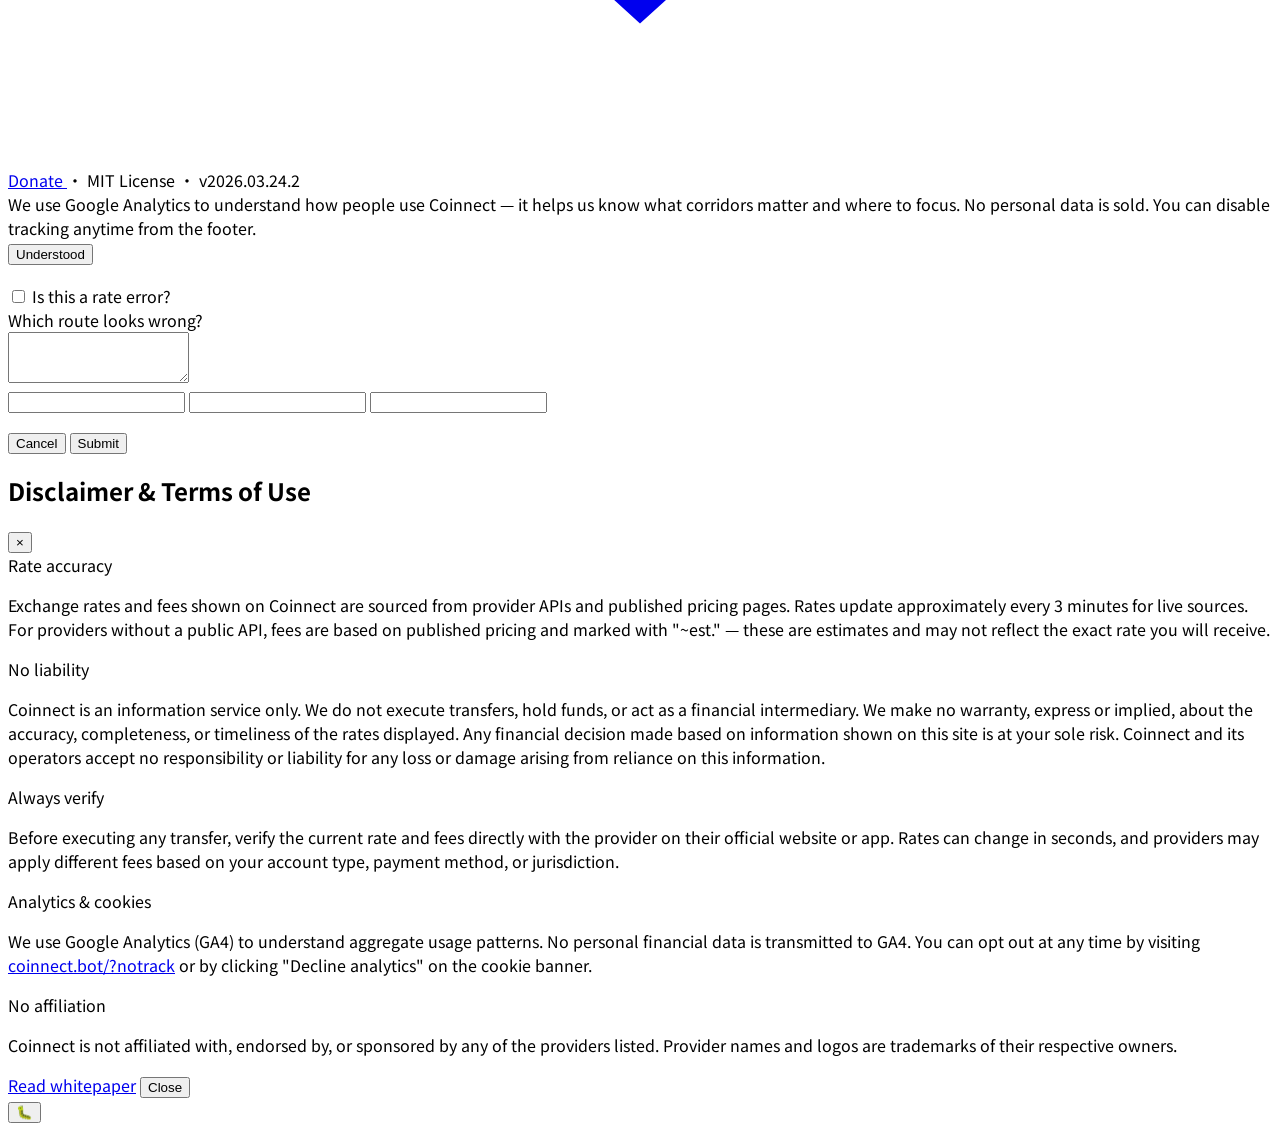
==== commit 06f749dc: "feat: access filters — filter routes by documents/accounts you have - New "Access" filter button in " ====
--- a/src/coinnect/static/index.html
+++ b/src/coinnect/static/index.html
@@ -470,6 +470,8 @@
       <button class="filter-btn text-xs border border-gray-300 dark:border-gray-700 rounded-full px-3 py-1.5 transition-all text-gray-500 dark:text-gray-400" data-filter="fast" onclick="setFilter('fast')" data-i18n="filter_fast">Fastest</button>
       <button class="filter-btn text-xs border border-gray-300 dark:border-gray-700 rounded-full px-3 py-1.5 transition-all text-gray-500 dark:text-gray-400" data-filter="nocrypto" onclick="setFilter('nocrypto')" data-i18n="filter_nocrypto">Bank only</button>
       <button class="filter-btn text-xs border border-gray-300 dark:border-gray-700 rounded-full px-3 py-1.5 transition-all text-gray-500 dark:text-gray-400" data-filter="crypto" onclick="setFilter('crypto')" data-i18n="filter_crypto">Crypto</button>
+      <!-- Access filter toggle -->
+      <button onclick="document.getElementById('accessFilters').classList.toggle('hidden')" class="filter-btn text-xs border border-gray-300 dark:border-gray-700 rounded-full px-3 py-1.5 transition-all text-gray-500 dark:text-gray-400" title="Filter by what documents/accounts you have">🔑 Access</button>
       <div class="ml-auto flex items-center gap-2">
         <a href="/suggest" class="text-xs px-2.5 py-1.5 rounded-full border border-gray-300 dark:border-gray-700 text-gray-500 dark:text-gray-400 hover:bg-gray-50 dark:hover:bg-gray-800 transition-all font-medium no-underline" data-i18n="suggest_corridor">+ Suggest corridor</a>
         <div id="routeCount" class="text-xs text-gray-400"></div>
@@ -481,6 +483,30 @@
         </div>
       </div>
     </div>
+  </div>
+
+  <!-- Access filters panel -->
+  <div id="accessFilters" class="hidden mb-4 p-3 bg-gray-50 dark:bg-gray-800/50 rounded-xl border border-gray-200 dark:border-gray-700">
+    <p class="text-[10px] text-gray-400 uppercase tracking-wide font-medium mb-2">I have access to:</p>
+    <div class="flex flex-wrap gap-3">
+      <label class="flex items-center gap-1.5 text-xs text-gray-600 dark:text-gray-300 cursor-pointer">
+        <input type="checkbox" id="filterGovId" checked onchange="applyAccessFilters()" class="rounded border-gray-300">
+        <span>Government ID</span>
+      </label>
+      <label class="flex items-center gap-1.5 text-xs text-gray-600 dark:text-gray-300 cursor-pointer">
+        <input type="checkbox" id="filterBank" checked onchange="applyAccessFilters()" class="rounded border-gray-300">
+        <span>Bank account</span>
+      </label>
+      <label class="flex items-center gap-1.5 text-xs text-gray-600 dark:text-gray-300 cursor-pointer">
+        <input type="checkbox" id="filterSSN" onchange="applyAccessFilters()" class="rounded border-gray-300">
+        <span>SSN / ITIN (US)</span>
+      </label>
+      <label class="flex items-center gap-1.5 text-xs text-gray-600 dark:text-gray-300 cursor-pointer">
+        <input type="checkbox" id="filterAddress" onchange="applyAccessFilters()" class="rounded border-gray-300">
+        <span>Proof of address</span>
+      </label>
+    </div>
+    <p class="text-[10px] text-gray-400 mt-2">Uncheck items you don't have — routes requiring them will be hidden. <span class="text-emerald-500">Cash pickup & no-KYC options shown when available.</span></p>
   </div>
 
   <!-- Results -->
@@ -1433,12 +1459,58 @@
   renderResults(_allRoutes,_fromCur,_toCur);
 }
 
+// Provider access requirements (loaded from exchange profiles)
+const PROVIDER_REQS={
+  // SSN required (US)
+  'Wise':1,'Kraken':1,'Coinbase':1,'Gemini':1,'Bitstamp':1,'Cryptocom':1,'Strike':1,
+  // Bank account required
+  'Bithumb':2,'bitFlyer':2,'Buda':2,'Strike':2,'Wise':1,'Global66':2,'Atlantic Money':2,'XE':2,'TransferGo':2,'WorldRemit':2,
+  // Proof of address required
+  // 'Wise':3,'Buda':3,'WorldRemit':3,'Payoneer':3,
+  // No special requirements (cash OK, minimal ID)
+  'MoneyGram':0,'Western Union':0,'Ria':0,
+  // Email-only tier available
+  'MEXC':0,
+};
+const SSN_PROVIDERS=new Set(['Wise','Kraken','Coinbase','Gemini','Bitstamp','Cryptocom','Strike']);
+const BANK_PROVIDERS=new Set(['Wise','Bithumb','bitFlyer','Buda','Strike','Global66','Atlantic Money','XE','TransferGo','WorldRemit','Payoneer']);
+const ADDRESS_PROVIDERS=new Set(['Wise','Buda','WorldRemit','Payoneer']);
+
+function getAccessState(){
+  return {
+    govId: document.getElementById('filterGovId')?.checked??true,
+    bank: document.getElementById('filterBank')?.checked??true,
+    ssn: document.getElementById('filterSSN')?.checked??false,
+    address: document.getElementById('filterAddress')?.checked??false,
+  };
+}
+
+function routePassesAccess(route, access){
+  if(!route.steps)return true;
+  for(const step of route.steps){
+    const via=step.via||'';
+    if(!access.ssn && SSN_PROVIDERS.has(via))return false;
+    if(!access.bank && BANK_PROVIDERS.has(via))return false;
+    if(!access.address && ADDRESS_PROVIDERS.has(via))return false;
+  }
+  return true;
+}
+
+function applyAccessFilters(){
+  renderResults(_allRoutes,_fromCur,_toCur);
+}
+
 function applyFilter(routes){
   let r=[...routes];
   if(_activeFilter==='cheap')r.sort((a,b)=>a.total_cost_pct-b.total_cost_pct);
   else if(_activeFilter==='fast')r.sort((a,b)=>a.total_time_minutes-b.total_time_minutes);
   else if(_activeFilter==='nocrypto')r=r.filter(x=>!routeUsesCrypto(x));
   else if(_activeFilter==='crypto')r=r.filter(x=>routeUsesCrypto(x));
+  // Apply access filters
+  const access=getAccessState();
+  if(!access.ssn||!access.bank||!access.address){
+    r=r.filter(x=>routePassesAccess(x,access));
+  }
   return r;
 }
 
